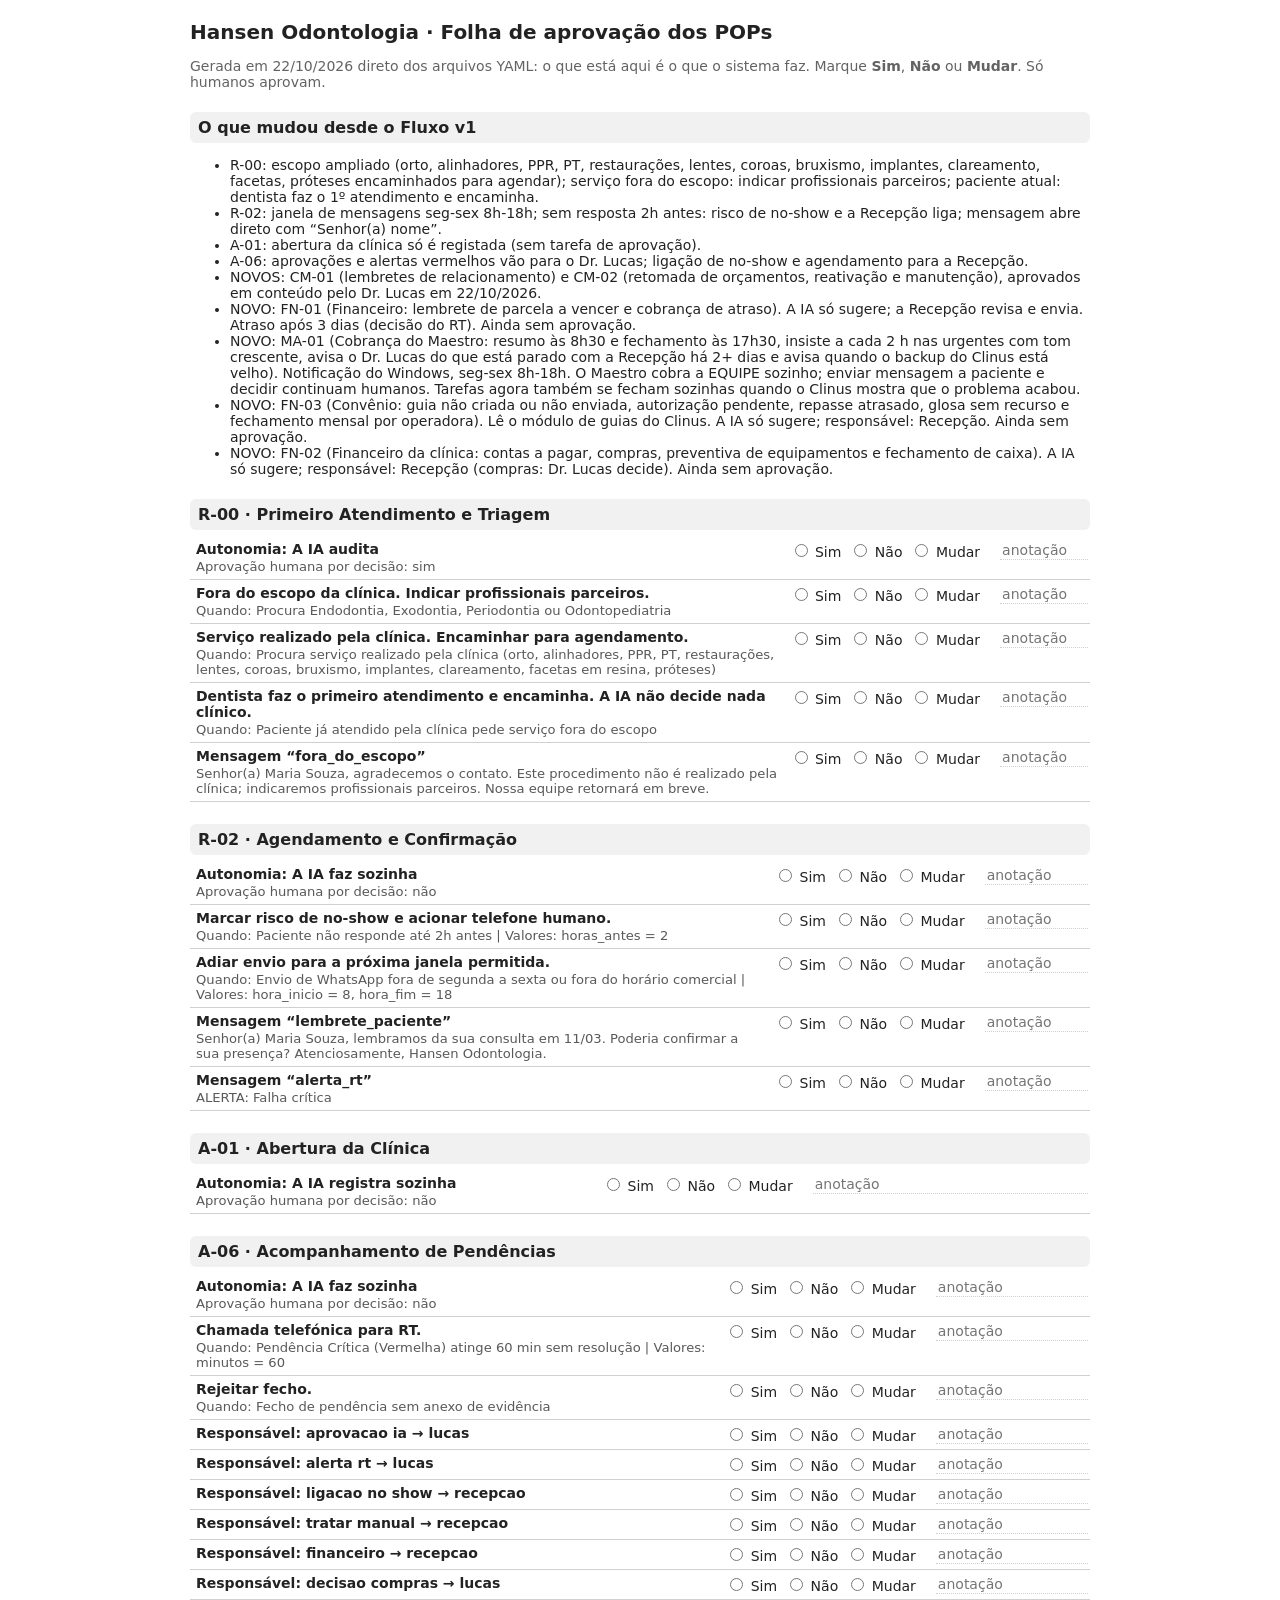
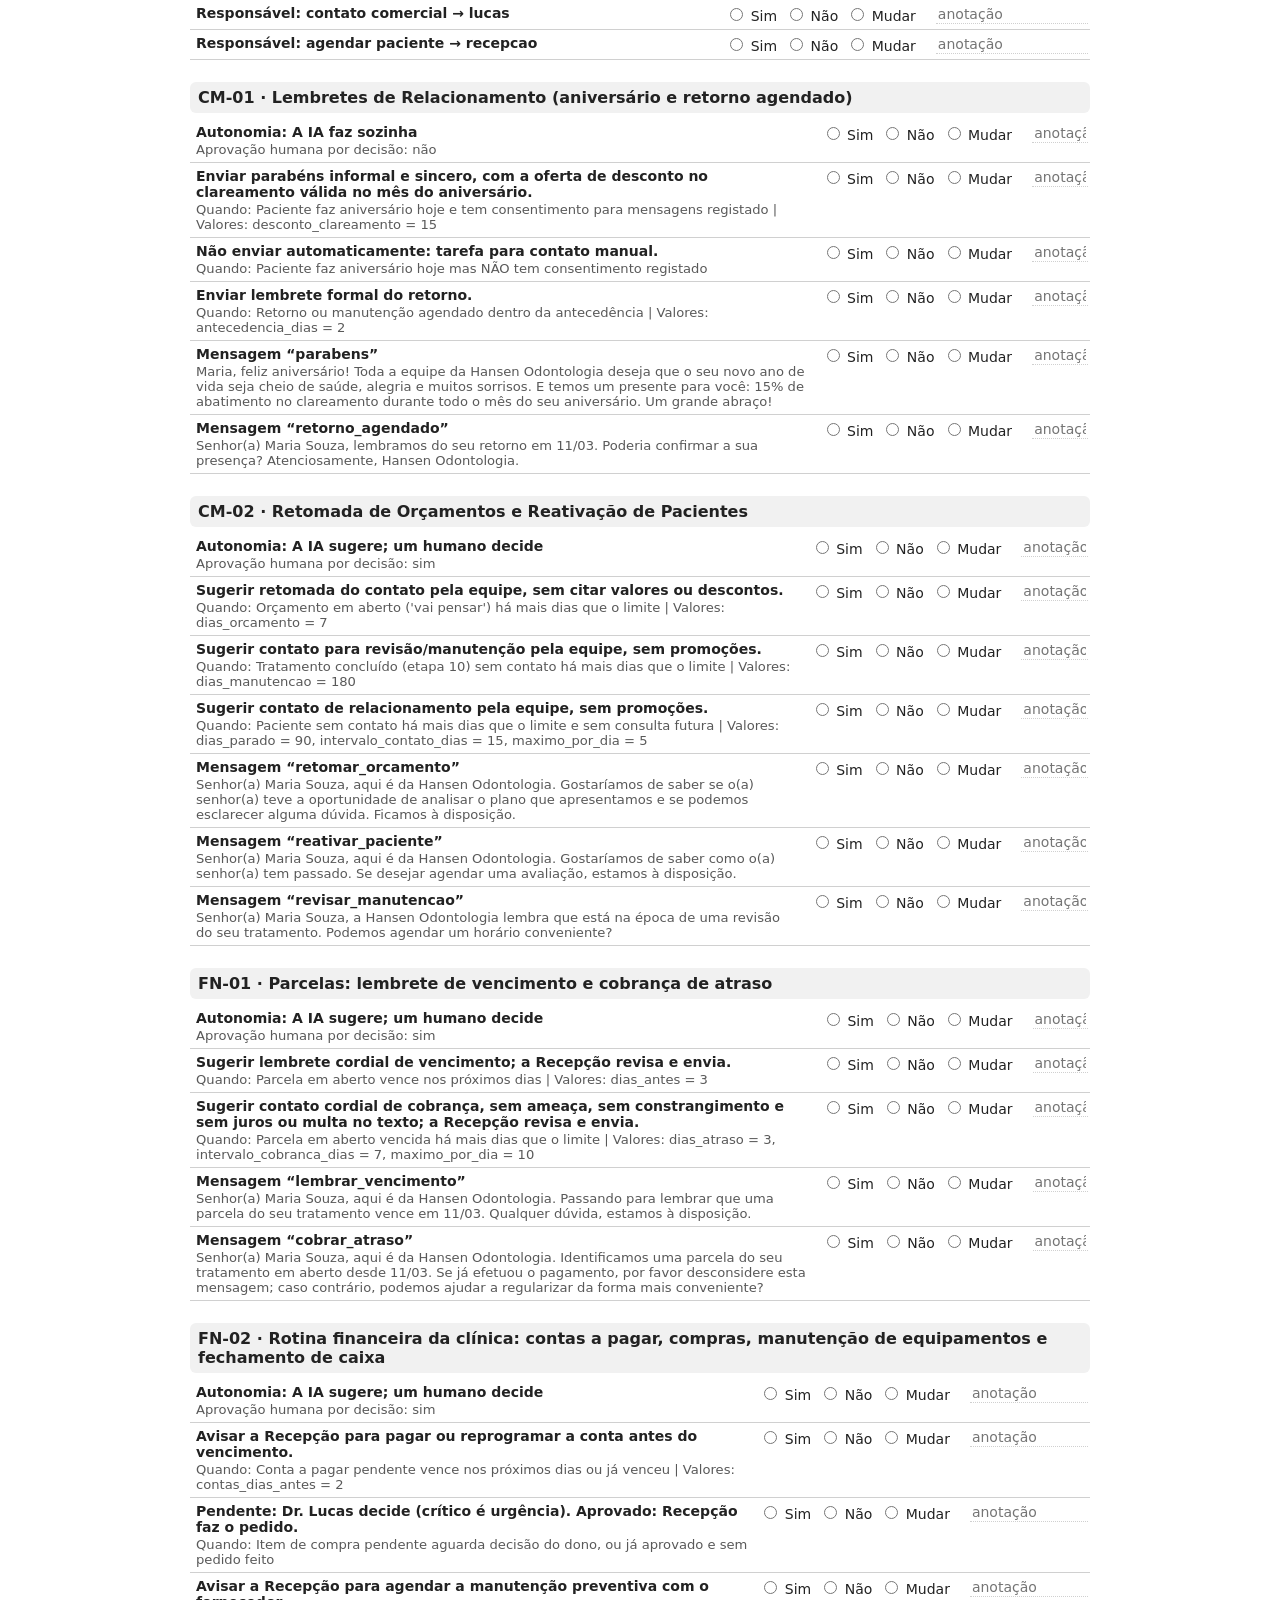
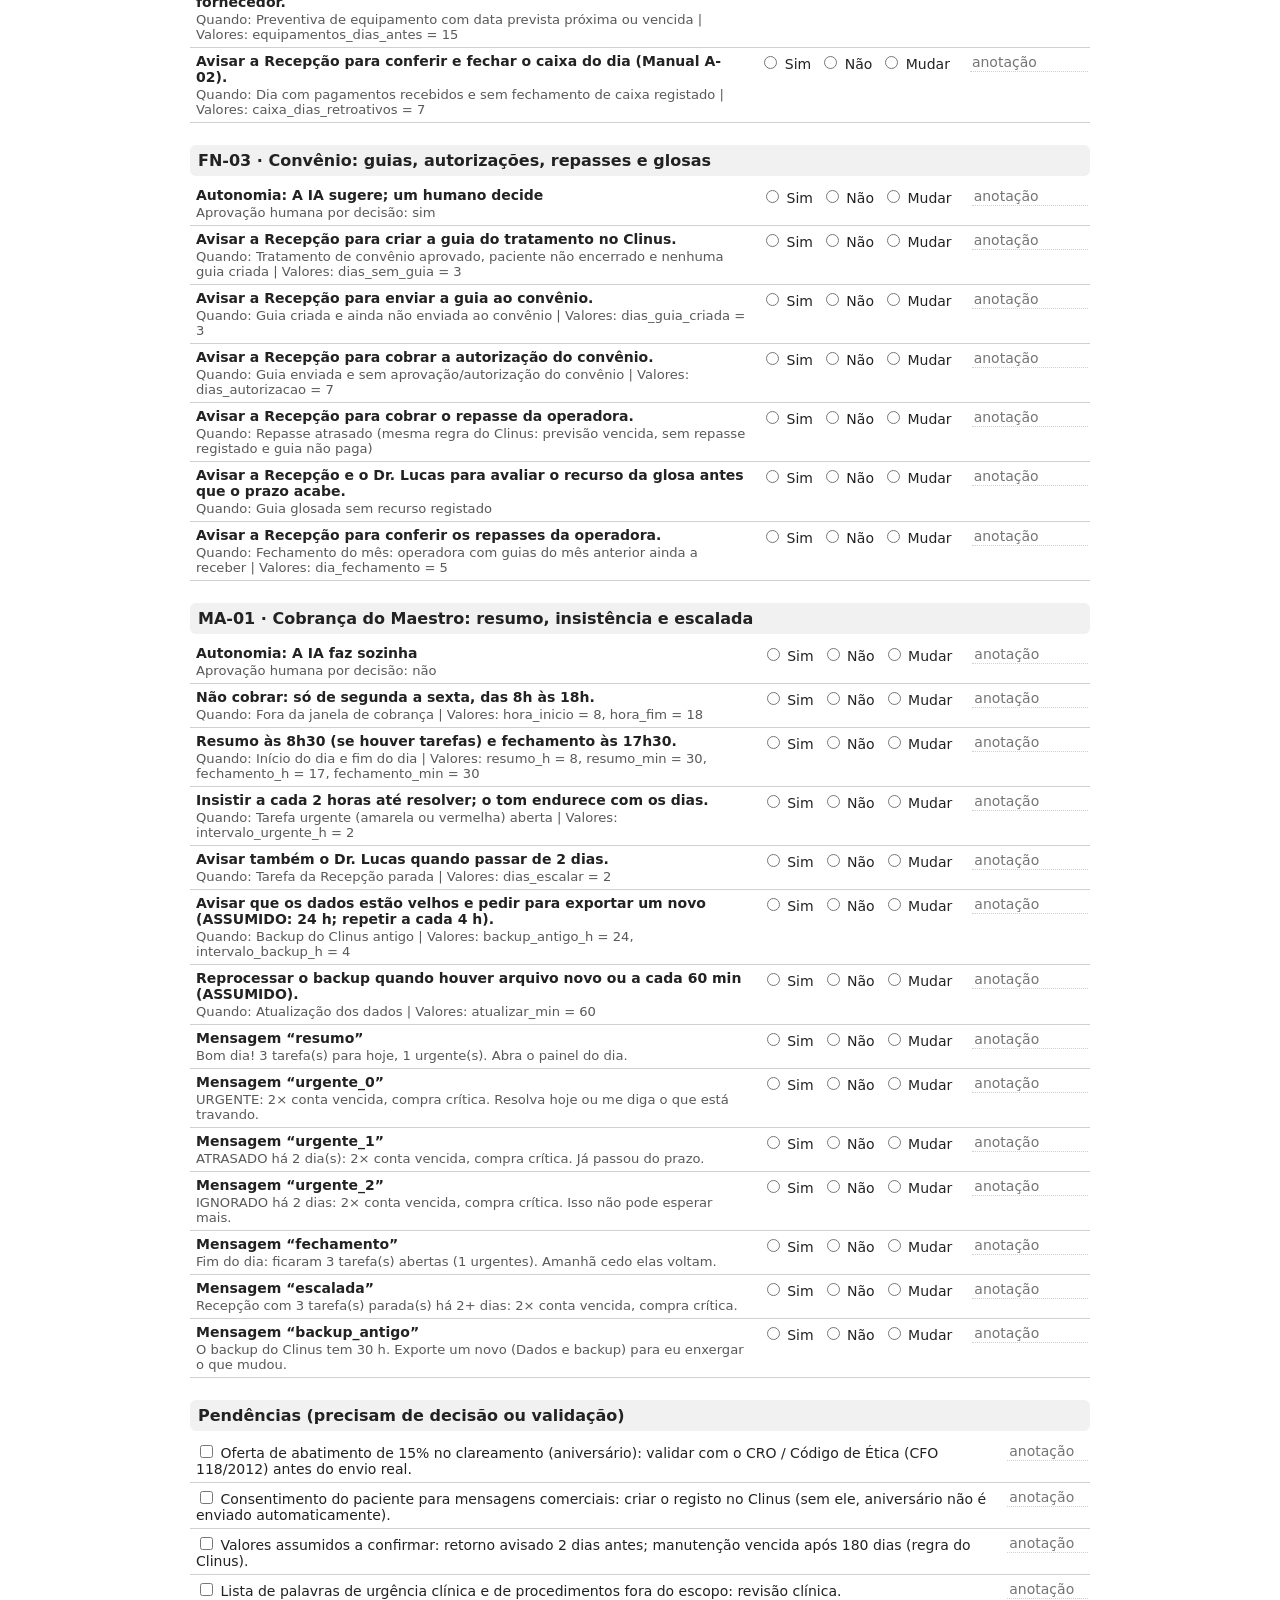
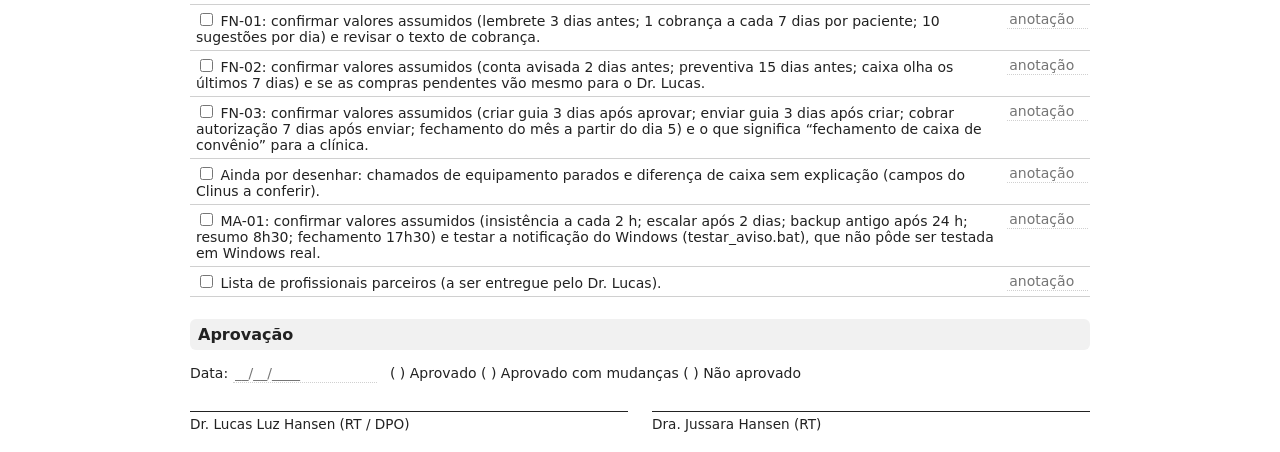
==== docs/folha_aprovacao_pops.html @ 8a889e48 "Corrige a folha de aprovação com os textos do Maestro (variáveis de exemplo) Co-Authored-By: Claude " ====
<!doctype html><html lang="pt-BR"><meta charset="utf-8"><meta name="viewport" content="width=device-width,initial-scale=1">
<title>Folha de aprovação dos POPs</title>
<style>
:root{--bg:#fff;--tx:#222;--bd:#d0d0d0;--hd:#f1f1f1}
@media(prefers-color-scheme:dark){:root{--bg:#1c1c1e;--tx:#eee;--bd:#444;--hd:#2a2a2c}}
body{font-family:system-ui,sans-serif;background:var(--bg);color:var(--tx);max-width:900px;margin:20px auto;padding:0 16px;font-size:14px}
h1{font-size:1.25rem;margin:0} h2{font-size:1rem;margin:22px 0 6px;background:var(--hd);padding:6px 8px;border-radius:6px}
table{width:100%;border-collapse:collapse} td{border-bottom:1px solid var(--bd);padding:5px 6px;vertical-align:top}
.d{font-size:.82rem;opacity:.75;margin-top:2px} .r{white-space:nowrap;width:190px} .r label{margin-right:8px}
.nota{width:100%;border:0;border-bottom:1px dotted var(--bd);background:transparent;color:inherit;font:inherit}
.ass{display:flex;gap:24px;margin-top:28px} .ass div{flex:1;border-top:1px solid var(--tx);padding-top:4px;font-size:.85rem} .sub{opacity:.7}
@media print{body{font-size:11px;margin:0} h2{break-after:avoid} tr{break-inside:avoid} .nota{border-bottom:1px solid #999}}
@media(max-width:600px){.r{width:auto;white-space:normal}}
</style>
<h1>Hansen Odontologia · Folha de aprovação dos POPs</h1>
<p class="sub">Gerada em 22/10/2026 direto dos arquivos YAML: o que está aqui é o que o sistema faz. Marque <b>Sim</b>, <b>Não</b> ou <b>Mudar</b>. Só humanos aprovam.</p>
<h2>O que mudou desde o Fluxo v1</h2><ul><li>R-00: escopo ampliado (orto, alinhadores, PPR, PT, restaurações, lentes, coroas, bruxismo, implantes, clareamento, facetas, próteses encaminhados para agendar); serviço fora do escopo: indicar profissionais parceiros; paciente atual: dentista faz o 1º atendimento e encaminha.</li><li>R-02: janela de mensagens seg-sex 8h-18h; sem resposta 2h antes: risco de no-show e a Recepção liga; mensagem abre direto com “Senhor(a) nome”.</li><li>A-01: abertura da clínica só é registada (sem tarefa de aprovação).</li><li>A-06: aprovações e alertas vermelhos vão para o Dr. Lucas; ligação de no-show e agendamento para a Recepção.</li><li>NOVOS: CM-01 (lembretes de relacionamento) e CM-02 (retomada de orçamentos, reativação e manutenção), aprovados em conteúdo pelo Dr. Lucas em 22/10/2026.</li><li>NOVO: FN-01 (Financeiro: lembrete de parcela a vencer e cobrança de atraso). A IA só sugere; a Recepção revisa e envia. Atraso após 3 dias (decisão do RT). Ainda sem aprovação.</li><li>NOVO: MA-01 (Cobrança do Maestro: resumo às 8h30 e fechamento às 17h30, insiste a cada 2 h nas urgentes com tom crescente, avisa o Dr. Lucas do que está parado com a Recepção há 2+ dias e avisa quando o backup do Clinus está velho). Notificação do Windows, seg-sex 8h-18h. O Maestro cobra a EQUIPE sozinho; enviar mensagem a paciente e decidir continuam humanos. Tarefas agora também se fecham sozinhas quando o Clinus mostra que o problema acabou.</li><li>NOVO: FN-03 (Convênio: guia não criada ou não enviada, autorização pendente, repasse atrasado, glosa sem recurso e fechamento mensal por operadora). Lê o módulo de guias do Clinus. A IA só sugere; responsável: Recepção. Ainda sem aprovação.</li><li>NOVO: FN-02 (Financeiro da clínica: contas a pagar, compras, preventiva de equipamentos e fechamento de caixa). A IA só sugere; responsável: Recepção (compras: Dr. Lucas decide). Ainda sem aprovação.</li></ul>
<h2>R-00 · Primeiro Atendimento e Triagem</h2><table><tr><td><b>Autonomia: A IA audita</b><div class="d">Aprovação humana por decisão: sim</div></td><td class="r"><label><input type="radio" name="R-00-n"> Sim</label><label><input type="radio" name="R-00-n"> Não</label><label><input type="radio" name="R-00-n"> Mudar</label></td><td><input class="nota" placeholder="anotação"></td></tr><tr><td><b>Fora do escopo da clínica. Indicar profissionais parceiros.</b><div class="d">Quando: Procura Endodontia, Exodontia, Periodontia ou Odontopediatria</div></td><td class="r"><label><input type="radio" name="R-00-r0"> Sim</label><label><input type="radio" name="R-00-r0"> Não</label><label><input type="radio" name="R-00-r0"> Mudar</label></td><td><input class="nota" placeholder="anotação"></td></tr><tr><td><b>Serviço realizado pela clínica. Encaminhar para agendamento.</b><div class="d">Quando: Procura serviço realizado pela clínica (orto, alinhadores, PPR, PT, restaurações, lentes, coroas, bruxismo, implantes, clareamento, facetas em resina, próteses)</div></td><td class="r"><label><input type="radio" name="R-00-r1"> Sim</label><label><input type="radio" name="R-00-r1"> Não</label><label><input type="radio" name="R-00-r1"> Mudar</label></td><td><input class="nota" placeholder="anotação"></td></tr><tr><td><b>Dentista faz o primeiro atendimento e encaminha. A IA não decide nada clínico.</b><div class="d">Quando: Paciente já atendido pela clínica pede serviço fora do escopo</div></td><td class="r"><label><input type="radio" name="R-00-r2"> Sim</label><label><input type="radio" name="R-00-r2"> Não</label><label><input type="radio" name="R-00-r2"> Mudar</label></td><td><input class="nota" placeholder="anotação"></td></tr><tr><td><b>Mensagem “fora_do_escopo”</b><div class="d">Senhor(a) Maria Souza, agradecemos o contato. Este procedimento não é realizado pela clínica; indicaremos profissionais parceiros. Nossa equipe retornará em breve.</div></td><td class="r"><label><input type="radio" name="R-00-m0"> Sim</label><label><input type="radio" name="R-00-m0"> Não</label><label><input type="radio" name="R-00-m0"> Mudar</label></td><td><input class="nota" placeholder="anotação"></td></tr></table><h2>R-02 · Agendamento e Confirmação</h2><table><tr><td><b>Autonomia: A IA faz sozinha</b><div class="d">Aprovação humana por decisão: não</div></td><td class="r"><label><input type="radio" name="R-02-n"> Sim</label><label><input type="radio" name="R-02-n"> Não</label><label><input type="radio" name="R-02-n"> Mudar</label></td><td><input class="nota" placeholder="anotação"></td></tr><tr><td><b>Marcar risco de no-show e acionar telefone humano.</b><div class="d">Quando: Paciente não responde até 2h antes | Valores: horas_antes = 2</div></td><td class="r"><label><input type="radio" name="R-02-r0"> Sim</label><label><input type="radio" name="R-02-r0"> Não</label><label><input type="radio" name="R-02-r0"> Mudar</label></td><td><input class="nota" placeholder="anotação"></td></tr><tr><td><b>Adiar envio para a próxima janela permitida.</b><div class="d">Quando: Envio de WhatsApp fora de segunda a sexta ou fora do horário comercial | Valores: hora_inicio = 8, hora_fim = 18</div></td><td class="r"><label><input type="radio" name="R-02-r1"> Sim</label><label><input type="radio" name="R-02-r1"> Não</label><label><input type="radio" name="R-02-r1"> Mudar</label></td><td><input class="nota" placeholder="anotação"></td></tr><tr><td><b>Mensagem “lembrete_paciente”</b><div class="d">Senhor(a) Maria Souza, lembramos da sua consulta em 11/03. Poderia confirmar a sua presença? Atenciosamente, Hansen Odontologia.</div></td><td class="r"><label><input type="radio" name="R-02-m0"> Sim</label><label><input type="radio" name="R-02-m0"> Não</label><label><input type="radio" name="R-02-m0"> Mudar</label></td><td><input class="nota" placeholder="anotação"></td></tr><tr><td><b>Mensagem “alerta_rt”</b><div class="d">ALERTA: Falha crítica</div></td><td class="r"><label><input type="radio" name="R-02-m1"> Sim</label><label><input type="radio" name="R-02-m1"> Não</label><label><input type="radio" name="R-02-m1"> Mudar</label></td><td><input class="nota" placeholder="anotação"></td></tr></table><h2>A-01 · Abertura da Clínica</h2><table><tr><td><b>Autonomia: A IA registra sozinha</b><div class="d">Aprovação humana por decisão: não</div></td><td class="r"><label><input type="radio" name="A-01-n"> Sim</label><label><input type="radio" name="A-01-n"> Não</label><label><input type="radio" name="A-01-n"> Mudar</label></td><td><input class="nota" placeholder="anotação"></td></tr></table><h2>A-06 · Acompanhamento de Pendências</h2><table><tr><td><b>Autonomia: A IA faz sozinha</b><div class="d">Aprovação humana por decisão: não</div></td><td class="r"><label><input type="radio" name="A-06-n"> Sim</label><label><input type="radio" name="A-06-n"> Não</label><label><input type="radio" name="A-06-n"> Mudar</label></td><td><input class="nota" placeholder="anotação"></td></tr><tr><td><b>Chamada telefónica para RT.</b><div class="d">Quando: Pendência Crítica (Vermelha) atinge 60 min sem resolução | Valores: minutos = 60</div></td><td class="r"><label><input type="radio" name="A-06-r0"> Sim</label><label><input type="radio" name="A-06-r0"> Não</label><label><input type="radio" name="A-06-r0"> Mudar</label></td><td><input class="nota" placeholder="anotação"></td></tr><tr><td><b>Rejeitar fecho.</b><div class="d">Quando: Fecho de pendência sem anexo de evidência</div></td><td class="r"><label><input type="radio" name="A-06-r1"> Sim</label><label><input type="radio" name="A-06-r1"> Não</label><label><input type="radio" name="A-06-r1"> Mudar</label></td><td><input class="nota" placeholder="anotação"></td></tr><tr><td><b>Responsável: aprovacao ia → lucas</b></td><td class="r"><label><input type="radio" name="A-06-p0"> Sim</label><label><input type="radio" name="A-06-p0"> Não</label><label><input type="radio" name="A-06-p0"> Mudar</label></td><td><input class="nota" placeholder="anotação"></td></tr><tr><td><b>Responsável: alerta rt → lucas</b></td><td class="r"><label><input type="radio" name="A-06-p1"> Sim</label><label><input type="radio" name="A-06-p1"> Não</label><label><input type="radio" name="A-06-p1"> Mudar</label></td><td><input class="nota" placeholder="anotação"></td></tr><tr><td><b>Responsável: ligacao no show → recepcao</b></td><td class="r"><label><input type="radio" name="A-06-p2"> Sim</label><label><input type="radio" name="A-06-p2"> Não</label><label><input type="radio" name="A-06-p2"> Mudar</label></td><td><input class="nota" placeholder="anotação"></td></tr><tr><td><b>Responsável: tratar manual → recepcao</b></td><td class="r"><label><input type="radio" name="A-06-p3"> Sim</label><label><input type="radio" name="A-06-p3"> Não</label><label><input type="radio" name="A-06-p3"> Mudar</label></td><td><input class="nota" placeholder="anotação"></td></tr><tr><td><b>Responsável: financeiro → recepcao</b></td><td class="r"><label><input type="radio" name="A-06-p4"> Sim</label><label><input type="radio" name="A-06-p4"> Não</label><label><input type="radio" name="A-06-p4"> Mudar</label></td><td><input class="nota" placeholder="anotação"></td></tr><tr><td><b>Responsável: decisao compras → lucas</b></td><td class="r"><label><input type="radio" name="A-06-p5"> Sim</label><label><input type="radio" name="A-06-p5"> Não</label><label><input type="radio" name="A-06-p5"> Mudar</label></td><td><input class="nota" placeholder="anotação"></td></tr><tr><td><b>Responsável: contato comercial → lucas</b></td><td class="r"><label><input type="radio" name="A-06-p6"> Sim</label><label><input type="radio" name="A-06-p6"> Não</label><label><input type="radio" name="A-06-p6"> Mudar</label></td><td><input class="nota" placeholder="anotação"></td></tr><tr><td><b>Responsável: agendar paciente → recepcao</b></td><td class="r"><label><input type="radio" name="A-06-p7"> Sim</label><label><input type="radio" name="A-06-p7"> Não</label><label><input type="radio" name="A-06-p7"> Mudar</label></td><td><input class="nota" placeholder="anotação"></td></tr></table><h2>CM-01 · Lembretes de Relacionamento (aniversário e retorno agendado)</h2><table><tr><td><b>Autonomia: A IA faz sozinha</b><div class="d">Aprovação humana por decisão: não</div></td><td class="r"><label><input type="radio" name="CM-01-n"> Sim</label><label><input type="radio" name="CM-01-n"> Não</label><label><input type="radio" name="CM-01-n"> Mudar</label></td><td><input class="nota" placeholder="anotação"></td></tr><tr><td><b>Enviar parabéns informal e sincero, com a oferta de desconto no clareamento válida no mês do aniversário.</b><div class="d">Quando: Paciente faz aniversário hoje e tem consentimento para mensagens registado | Valores: desconto_clareamento = 15</div></td><td class="r"><label><input type="radio" name="CM-01-r0"> Sim</label><label><input type="radio" name="CM-01-r0"> Não</label><label><input type="radio" name="CM-01-r0"> Mudar</label></td><td><input class="nota" placeholder="anotação"></td></tr><tr><td><b>Não enviar automaticamente: tarefa para contato manual.</b><div class="d">Quando: Paciente faz aniversário hoje mas NÃO tem consentimento registado</div></td><td class="r"><label><input type="radio" name="CM-01-r1"> Sim</label><label><input type="radio" name="CM-01-r1"> Não</label><label><input type="radio" name="CM-01-r1"> Mudar</label></td><td><input class="nota" placeholder="anotação"></td></tr><tr><td><b>Enviar lembrete formal do retorno.</b><div class="d">Quando: Retorno ou manutenção agendado dentro da antecedência | Valores: antecedencia_dias = 2</div></td><td class="r"><label><input type="radio" name="CM-01-r2"> Sim</label><label><input type="radio" name="CM-01-r2"> Não</label><label><input type="radio" name="CM-01-r2"> Mudar</label></td><td><input class="nota" placeholder="anotação"></td></tr><tr><td><b>Mensagem “parabens”</b><div class="d">Maria, feliz aniversário! Toda a equipe da Hansen Odontologia deseja que o seu novo ano de vida seja cheio de saúde, alegria e muitos sorrisos. E temos um presente para você: 15% de abatimento no clareamento durante todo o mês do seu aniversário. Um grande abraço!</div></td><td class="r"><label><input type="radio" name="CM-01-m0"> Sim</label><label><input type="radio" name="CM-01-m0"> Não</label><label><input type="radio" name="CM-01-m0"> Mudar</label></td><td><input class="nota" placeholder="anotação"></td></tr><tr><td><b>Mensagem “retorno_agendado”</b><div class="d">Senhor(a) Maria Souza, lembramos do seu retorno em 11/03. Poderia confirmar a sua presença? Atenciosamente, Hansen Odontologia.</div></td><td class="r"><label><input type="radio" name="CM-01-m2"> Sim</label><label><input type="radio" name="CM-01-m2"> Não</label><label><input type="radio" name="CM-01-m2"> Mudar</label></td><td><input class="nota" placeholder="anotação"></td></tr></table><h2>CM-02 · Retomada de Orçamentos e Reativação de Pacientes</h2><table><tr><td><b>Autonomia: A IA sugere; um humano decide</b><div class="d">Aprovação humana por decisão: sim</div></td><td class="r"><label><input type="radio" name="CM-02-n"> Sim</label><label><input type="radio" name="CM-02-n"> Não</label><label><input type="radio" name="CM-02-n"> Mudar</label></td><td><input class="nota" placeholder="anotação"></td></tr><tr><td><b>Sugerir retomada do contato pela equipe, sem citar valores ou descontos.</b><div class="d">Quando: Orçamento em aberto (&#x27;vai pensar&#x27;) há mais dias que o limite | Valores: dias_orcamento = 7</div></td><td class="r"><label><input type="radio" name="CM-02-r0"> Sim</label><label><input type="radio" name="CM-02-r0"> Não</label><label><input type="radio" name="CM-02-r0"> Mudar</label></td><td><input class="nota" placeholder="anotação"></td></tr><tr><td><b>Sugerir contato para revisão/manutenção pela equipe, sem promoções.</b><div class="d">Quando: Tratamento concluído (etapa 10) sem contato há mais dias que o limite | Valores: dias_manutencao = 180</div></td><td class="r"><label><input type="radio" name="CM-02-r1"> Sim</label><label><input type="radio" name="CM-02-r1"> Não</label><label><input type="radio" name="CM-02-r1"> Mudar</label></td><td><input class="nota" placeholder="anotação"></td></tr><tr><td><b>Sugerir contato de relacionamento pela equipe, sem promoções.</b><div class="d">Quando: Paciente sem contato há mais dias que o limite e sem consulta futura | Valores: dias_parado = 90, intervalo_contato_dias = 15, maximo_por_dia = 5</div></td><td class="r"><label><input type="radio" name="CM-02-r2"> Sim</label><label><input type="radio" name="CM-02-r2"> Não</label><label><input type="radio" name="CM-02-r2"> Mudar</label></td><td><input class="nota" placeholder="anotação"></td></tr><tr><td><b>Mensagem “retomar_orcamento”</b><div class="d">Senhor(a) Maria Souza, aqui é da Hansen Odontologia. Gostaríamos de saber se o(a) senhor(a) teve a oportunidade de analisar o plano que apresentamos e se podemos esclarecer alguma dúvida. Ficamos à disposição.</div></td><td class="r"><label><input type="radio" name="CM-02-m0"> Sim</label><label><input type="radio" name="CM-02-m0"> Não</label><label><input type="radio" name="CM-02-m0"> Mudar</label></td><td><input class="nota" placeholder="anotação"></td></tr><tr><td><b>Mensagem “reativar_paciente”</b><div class="d">Senhor(a) Maria Souza, aqui é da Hansen Odontologia. Gostaríamos de saber como o(a) senhor(a) tem passado. Se desejar agendar uma avaliação, estamos à disposição.</div></td><td class="r"><label><input type="radio" name="CM-02-m1"> Sim</label><label><input type="radio" name="CM-02-m1"> Não</label><label><input type="radio" name="CM-02-m1"> Mudar</label></td><td><input class="nota" placeholder="anotação"></td></tr><tr><td><b>Mensagem “revisar_manutencao”</b><div class="d">Senhor(a) Maria Souza, a Hansen Odontologia lembra que está na época de uma revisão do seu tratamento. Podemos agendar um horário conveniente?</div></td><td class="r"><label><input type="radio" name="CM-02-m2"> Sim</label><label><input type="radio" name="CM-02-m2"> Não</label><label><input type="radio" name="CM-02-m2"> Mudar</label></td><td><input class="nota" placeholder="anotação"></td></tr></table><h2>FN-01 · Parcelas: lembrete de vencimento e cobrança de atraso</h2><table><tr><td><b>Autonomia: A IA sugere; um humano decide</b><div class="d">Aprovação humana por decisão: sim</div></td><td class="r"><label><input type="radio" name="FN-01-n"> Sim</label><label><input type="radio" name="FN-01-n"> Não</label><label><input type="radio" name="FN-01-n"> Mudar</label></td><td><input class="nota" placeholder="anotação"></td></tr><tr><td><b>Sugerir lembrete cordial de vencimento; a Recepção revisa e envia.</b><div class="d">Quando: Parcela em aberto vence nos próximos dias | Valores: dias_antes = 3</div></td><td class="r"><label><input type="radio" name="FN-01-r0"> Sim</label><label><input type="radio" name="FN-01-r0"> Não</label><label><input type="radio" name="FN-01-r0"> Mudar</label></td><td><input class="nota" placeholder="anotação"></td></tr><tr><td><b>Sugerir contato cordial de cobrança, sem ameaça, sem constrangimento e sem juros ou multa no texto; a Recepção revisa e envia.</b><div class="d">Quando: Parcela em aberto vencida há mais dias que o limite | Valores: dias_atraso = 3, intervalo_cobranca_dias = 7, maximo_por_dia = 10</div></td><td class="r"><label><input type="radio" name="FN-01-r1"> Sim</label><label><input type="radio" name="FN-01-r1"> Não</label><label><input type="radio" name="FN-01-r1"> Mudar</label></td><td><input class="nota" placeholder="anotação"></td></tr><tr><td><b>Mensagem “lembrar_vencimento”</b><div class="d">Senhor(a) Maria Souza, aqui é da Hansen Odontologia. Passando para lembrar que uma parcela do seu tratamento vence em 11/03. Qualquer dúvida, estamos à disposição.</div></td><td class="r"><label><input type="radio" name="FN-01-m0"> Sim</label><label><input type="radio" name="FN-01-m0"> Não</label><label><input type="radio" name="FN-01-m0"> Mudar</label></td><td><input class="nota" placeholder="anotação"></td></tr><tr><td><b>Mensagem “cobrar_atraso”</b><div class="d">Senhor(a) Maria Souza, aqui é da Hansen Odontologia. Identificamos uma parcela do seu tratamento em aberto desde 11/03. Se já efetuou o pagamento, por favor desconsidere esta mensagem; caso contrário, podemos ajudar a regularizar da forma mais conveniente?</div></td><td class="r"><label><input type="radio" name="FN-01-m1"> Sim</label><label><input type="radio" name="FN-01-m1"> Não</label><label><input type="radio" name="FN-01-m1"> Mudar</label></td><td><input class="nota" placeholder="anotação"></td></tr></table><h2>FN-02 · Rotina financeira da clínica: contas a pagar, compras, manutenção de equipamentos e fechamento de caixa</h2><table><tr><td><b>Autonomia: A IA sugere; um humano decide</b><div class="d">Aprovação humana por decisão: sim</div></td><td class="r"><label><input type="radio" name="FN-02-n"> Sim</label><label><input type="radio" name="FN-02-n"> Não</label><label><input type="radio" name="FN-02-n"> Mudar</label></td><td><input class="nota" placeholder="anotação"></td></tr><tr><td><b>Avisar a Recepção para pagar ou reprogramar a conta antes do vencimento.</b><div class="d">Quando: Conta a pagar pendente vence nos próximos dias ou já venceu | Valores: contas_dias_antes = 2</div></td><td class="r"><label><input type="radio" name="FN-02-r0"> Sim</label><label><input type="radio" name="FN-02-r0"> Não</label><label><input type="radio" name="FN-02-r0"> Mudar</label></td><td><input class="nota" placeholder="anotação"></td></tr><tr><td><b>Pendente: Dr. Lucas decide (crítico é urgência). Aprovado: Recepção faz o pedido.</b><div class="d">Quando: Item de compra pendente aguarda decisão do dono, ou já aprovado e sem pedido feito</div></td><td class="r"><label><input type="radio" name="FN-02-r1"> Sim</label><label><input type="radio" name="FN-02-r1"> Não</label><label><input type="radio" name="FN-02-r1"> Mudar</label></td><td><input class="nota" placeholder="anotação"></td></tr><tr><td><b>Avisar a Recepção para agendar a manutenção preventiva com o fornecedor.</b><div class="d">Quando: Preventiva de equipamento com data prevista próxima ou vencida | Valores: equipamentos_dias_antes = 15</div></td><td class="r"><label><input type="radio" name="FN-02-r2"> Sim</label><label><input type="radio" name="FN-02-r2"> Não</label><label><input type="radio" name="FN-02-r2"> Mudar</label></td><td><input class="nota" placeholder="anotação"></td></tr><tr><td><b>Avisar a Recepção para conferir e fechar o caixa do dia (Manual A-02).</b><div class="d">Quando: Dia com pagamentos recebidos e sem fechamento de caixa registado | Valores: caixa_dias_retroativos = 7</div></td><td class="r"><label><input type="radio" name="FN-02-r3"> Sim</label><label><input type="radio" name="FN-02-r3"> Não</label><label><input type="radio" name="FN-02-r3"> Mudar</label></td><td><input class="nota" placeholder="anotação"></td></tr></table><h2>FN-03 · Convênio: guias, autorizações, repasses e glosas</h2><table><tr><td><b>Autonomia: A IA sugere; um humano decide</b><div class="d">Aprovação humana por decisão: sim</div></td><td class="r"><label><input type="radio" name="FN-03-n"> Sim</label><label><input type="radio" name="FN-03-n"> Não</label><label><input type="radio" name="FN-03-n"> Mudar</label></td><td><input class="nota" placeholder="anotação"></td></tr><tr><td><b>Avisar a Recepção para criar a guia do tratamento no Clinus.</b><div class="d">Quando: Tratamento de convênio aprovado, paciente não encerrado e nenhuma guia criada | Valores: dias_sem_guia = 3</div></td><td class="r"><label><input type="radio" name="FN-03-r0"> Sim</label><label><input type="radio" name="FN-03-r0"> Não</label><label><input type="radio" name="FN-03-r0"> Mudar</label></td><td><input class="nota" placeholder="anotação"></td></tr><tr><td><b>Avisar a Recepção para enviar a guia ao convênio.</b><div class="d">Quando: Guia criada e ainda não enviada ao convênio | Valores: dias_guia_criada = 3</div></td><td class="r"><label><input type="radio" name="FN-03-r1"> Sim</label><label><input type="radio" name="FN-03-r1"> Não</label><label><input type="radio" name="FN-03-r1"> Mudar</label></td><td><input class="nota" placeholder="anotação"></td></tr><tr><td><b>Avisar a Recepção para cobrar a autorização do convênio.</b><div class="d">Quando: Guia enviada e sem aprovação/autorização do convênio | Valores: dias_autorizacao = 7</div></td><td class="r"><label><input type="radio" name="FN-03-r2"> Sim</label><label><input type="radio" name="FN-03-r2"> Não</label><label><input type="radio" name="FN-03-r2"> Mudar</label></td><td><input class="nota" placeholder="anotação"></td></tr><tr><td><b>Avisar a Recepção para cobrar o repasse da operadora.</b><div class="d">Quando: Repasse atrasado (mesma regra do Clinus: previsão vencida, sem repasse registado e guia não paga)</div></td><td class="r"><label><input type="radio" name="FN-03-r3"> Sim</label><label><input type="radio" name="FN-03-r3"> Não</label><label><input type="radio" name="FN-03-r3"> Mudar</label></td><td><input class="nota" placeholder="anotação"></td></tr><tr><td><b>Avisar a Recepção e o Dr. Lucas para avaliar o recurso da glosa antes que o prazo acabe.</b><div class="d">Quando: Guia glosada sem recurso registado</div></td><td class="r"><label><input type="radio" name="FN-03-r4"> Sim</label><label><input type="radio" name="FN-03-r4"> Não</label><label><input type="radio" name="FN-03-r4"> Mudar</label></td><td><input class="nota" placeholder="anotação"></td></tr><tr><td><b>Avisar a Recepção para conferir os repasses da operadora.</b><div class="d">Quando: Fechamento do mês: operadora com guias do mês anterior ainda a receber | Valores: dia_fechamento = 5</div></td><td class="r"><label><input type="radio" name="FN-03-r5"> Sim</label><label><input type="radio" name="FN-03-r5"> Não</label><label><input type="radio" name="FN-03-r5"> Mudar</label></td><td><input class="nota" placeholder="anotação"></td></tr></table><h2>MA-01 · Cobrança do Maestro: resumo, insistência e escalada</h2><table><tr><td><b>Autonomia: A IA faz sozinha</b><div class="d">Aprovação humana por decisão: não</div></td><td class="r"><label><input type="radio" name="MA-01-n"> Sim</label><label><input type="radio" name="MA-01-n"> Não</label><label><input type="radio" name="MA-01-n"> Mudar</label></td><td><input class="nota" placeholder="anotação"></td></tr><tr><td><b>Não cobrar: só de segunda a sexta, das 8h às 18h.</b><div class="d">Quando: Fora da janela de cobrança | Valores: hora_inicio = 8, hora_fim = 18</div></td><td class="r"><label><input type="radio" name="MA-01-r0"> Sim</label><label><input type="radio" name="MA-01-r0"> Não</label><label><input type="radio" name="MA-01-r0"> Mudar</label></td><td><input class="nota" placeholder="anotação"></td></tr><tr><td><b>Resumo às 8h30 (se houver tarefas) e fechamento às 17h30.</b><div class="d">Quando: Início do dia e fim do dia | Valores: resumo_h = 8, resumo_min = 30, fechamento_h = 17, fechamento_min = 30</div></td><td class="r"><label><input type="radio" name="MA-01-r1"> Sim</label><label><input type="radio" name="MA-01-r1"> Não</label><label><input type="radio" name="MA-01-r1"> Mudar</label></td><td><input class="nota" placeholder="anotação"></td></tr><tr><td><b>Insistir a cada 2 horas até resolver; o tom endurece com os dias.</b><div class="d">Quando: Tarefa urgente (amarela ou vermelha) aberta | Valores: intervalo_urgente_h = 2</div></td><td class="r"><label><input type="radio" name="MA-01-r2"> Sim</label><label><input type="radio" name="MA-01-r2"> Não</label><label><input type="radio" name="MA-01-r2"> Mudar</label></td><td><input class="nota" placeholder="anotação"></td></tr><tr><td><b>Avisar também o Dr. Lucas quando passar de 2 dias.</b><div class="d">Quando: Tarefa da Recepção parada | Valores: dias_escalar = 2</div></td><td class="r"><label><input type="radio" name="MA-01-r3"> Sim</label><label><input type="radio" name="MA-01-r3"> Não</label><label><input type="radio" name="MA-01-r3"> Mudar</label></td><td><input class="nota" placeholder="anotação"></td></tr><tr><td><b>Avisar que os dados estão velhos e pedir para exportar um novo (ASSUMIDO: 24 h; repetir a cada 4 h).</b><div class="d">Quando: Backup do Clinus antigo | Valores: backup_antigo_h = 24, intervalo_backup_h = 4</div></td><td class="r"><label><input type="radio" name="MA-01-r4"> Sim</label><label><input type="radio" name="MA-01-r4"> Não</label><label><input type="radio" name="MA-01-r4"> Mudar</label></td><td><input class="nota" placeholder="anotação"></td></tr><tr><td><b>Reprocessar o backup quando houver arquivo novo ou a cada 60 min (ASSUMIDO).</b><div class="d">Quando: Atualização dos dados | Valores: atualizar_min = 60</div></td><td class="r"><label><input type="radio" name="MA-01-r5"> Sim</label><label><input type="radio" name="MA-01-r5"> Não</label><label><input type="radio" name="MA-01-r5"> Mudar</label></td><td><input class="nota" placeholder="anotação"></td></tr><tr><td><b>Mensagem “resumo”</b><div class="d">Bom dia! 3 tarefa(s) para hoje, 1 urgente(s). Abra o painel do dia.</div></td><td class="r"><label><input type="radio" name="MA-01-m0"> Sim</label><label><input type="radio" name="MA-01-m0"> Não</label><label><input type="radio" name="MA-01-m0"> Mudar</label></td><td><input class="nota" placeholder="anotação"></td></tr><tr><td><b>Mensagem “urgente_0”</b><div class="d">URGENTE: 2× conta vencida, compra crítica. Resolva hoje ou me diga o que está travando.</div></td><td class="r"><label><input type="radio" name="MA-01-m1"> Sim</label><label><input type="radio" name="MA-01-m1"> Não</label><label><input type="radio" name="MA-01-m1"> Mudar</label></td><td><input class="nota" placeholder="anotação"></td></tr><tr><td><b>Mensagem “urgente_1”</b><div class="d">ATRASADO há 2 dia(s): 2× conta vencida, compra crítica. Já passou do prazo.</div></td><td class="r"><label><input type="radio" name="MA-01-m2"> Sim</label><label><input type="radio" name="MA-01-m2"> Não</label><label><input type="radio" name="MA-01-m2"> Mudar</label></td><td><input class="nota" placeholder="anotação"></td></tr><tr><td><b>Mensagem “urgente_2”</b><div class="d">IGNORADO há 2 dias: 2× conta vencida, compra crítica. Isso não pode esperar mais.</div></td><td class="r"><label><input type="radio" name="MA-01-m3"> Sim</label><label><input type="radio" name="MA-01-m3"> Não</label><label><input type="radio" name="MA-01-m3"> Mudar</label></td><td><input class="nota" placeholder="anotação"></td></tr><tr><td><b>Mensagem “fechamento”</b><div class="d">Fim do dia: ficaram 3 tarefa(s) abertas (1 urgentes). Amanhã cedo elas voltam.</div></td><td class="r"><label><input type="radio" name="MA-01-m4"> Sim</label><label><input type="radio" name="MA-01-m4"> Não</label><label><input type="radio" name="MA-01-m4"> Mudar</label></td><td><input class="nota" placeholder="anotação"></td></tr><tr><td><b>Mensagem “escalada”</b><div class="d">Recepção com 3 tarefa(s) parada(s) há 2+ dias: 2× conta vencida, compra crítica.</div></td><td class="r"><label><input type="radio" name="MA-01-m5"> Sim</label><label><input type="radio" name="MA-01-m5"> Não</label><label><input type="radio" name="MA-01-m5"> Mudar</label></td><td><input class="nota" placeholder="anotação"></td></tr><tr><td><b>Mensagem “backup_antigo”</b><div class="d">O backup do Clinus tem 30 h. Exporte um novo (Dados e backup) para eu enxergar o que mudou.</div></td><td class="r"><label><input type="radio" name="MA-01-m6"> Sim</label><label><input type="radio" name="MA-01-m6"> Não</label><label><input type="radio" name="MA-01-m6"> Mudar</label></td><td><input class="nota" placeholder="anotação"></td></tr></table>
<h2>Pendências (precisam de decisão ou validação)</h2><table><tr><td><label><input type="checkbox"> Oferta de abatimento de 15% no clareamento (aniversário): validar com o CRO / Código de Ética (CFO 118/2012) antes do envio real.</label></td><td><input class="nota" placeholder="anotação"></td></tr><tr><td><label><input type="checkbox"> Consentimento do paciente para mensagens comerciais: criar o registo no Clinus (sem ele, aniversário não é enviado automaticamente).</label></td><td><input class="nota" placeholder="anotação"></td></tr><tr><td><label><input type="checkbox"> Valores assumidos a confirmar: retorno avisado 2 dias antes; manutenção vencida após 180 dias (regra do Clinus).</label></td><td><input class="nota" placeholder="anotação"></td></tr><tr><td><label><input type="checkbox"> Lista de palavras de urgência clínica e de procedimentos fora do escopo: revisão clínica.</label></td><td><input class="nota" placeholder="anotação"></td></tr><tr><td><label><input type="checkbox"> FN-01: confirmar valores assumidos (lembrete 3 dias antes; 1 cobrança a cada 7 dias por paciente; 10 sugestões por dia) e revisar o texto de cobrança.</label></td><td><input class="nota" placeholder="anotação"></td></tr><tr><td><label><input type="checkbox"> FN-02: confirmar valores assumidos (conta avisada 2 dias antes; preventiva 15 dias antes; caixa olha os últimos 7 dias) e se as compras pendentes vão mesmo para o Dr. Lucas.</label></td><td><input class="nota" placeholder="anotação"></td></tr><tr><td><label><input type="checkbox"> FN-03: confirmar valores assumidos (criar guia 3 dias após aprovar; enviar guia 3 dias após criar; cobrar autorização 7 dias após enviar; fechamento do mês a partir do dia 5) e o que significa “fechamento de caixa de convênio” para a clínica.</label></td><td><input class="nota" placeholder="anotação"></td></tr><tr><td><label><input type="checkbox"> Ainda por desenhar: chamados de equipamento parados e diferença de caixa sem explicação (campos do Clinus a conferir).</label></td><td><input class="nota" placeholder="anotação"></td></tr><tr><td><label><input type="checkbox"> MA-01: confirmar valores assumidos (insistência a cada 2 h; escalar após 2 dias; backup antigo após 24 h; resumo 8h30; fechamento 17h30) e testar a notificação do Windows (testar_aviso.bat), que não pôde ser testada em Windows real.</label></td><td><input class="nota" placeholder="anotação"></td></tr><tr><td><label><input type="checkbox"> Lista de profissionais parceiros (a ser entregue pelo Dr. Lucas).</label></td><td><input class="nota" placeholder="anotação"></td></tr></table>
<h2>Aprovação</h2>
<p>Data: <input class="nota" style="width:140px" placeholder="__/__/____"> &nbsp; (  ) Aprovado  (  ) Aprovado com mudanças  (  ) Não aprovado</p>
<div class="ass"><div>Dr. Lucas Luz Hansen (RT / DPO)</div><div>Dra. Jussara Hansen (RT)</div></div>
</html>
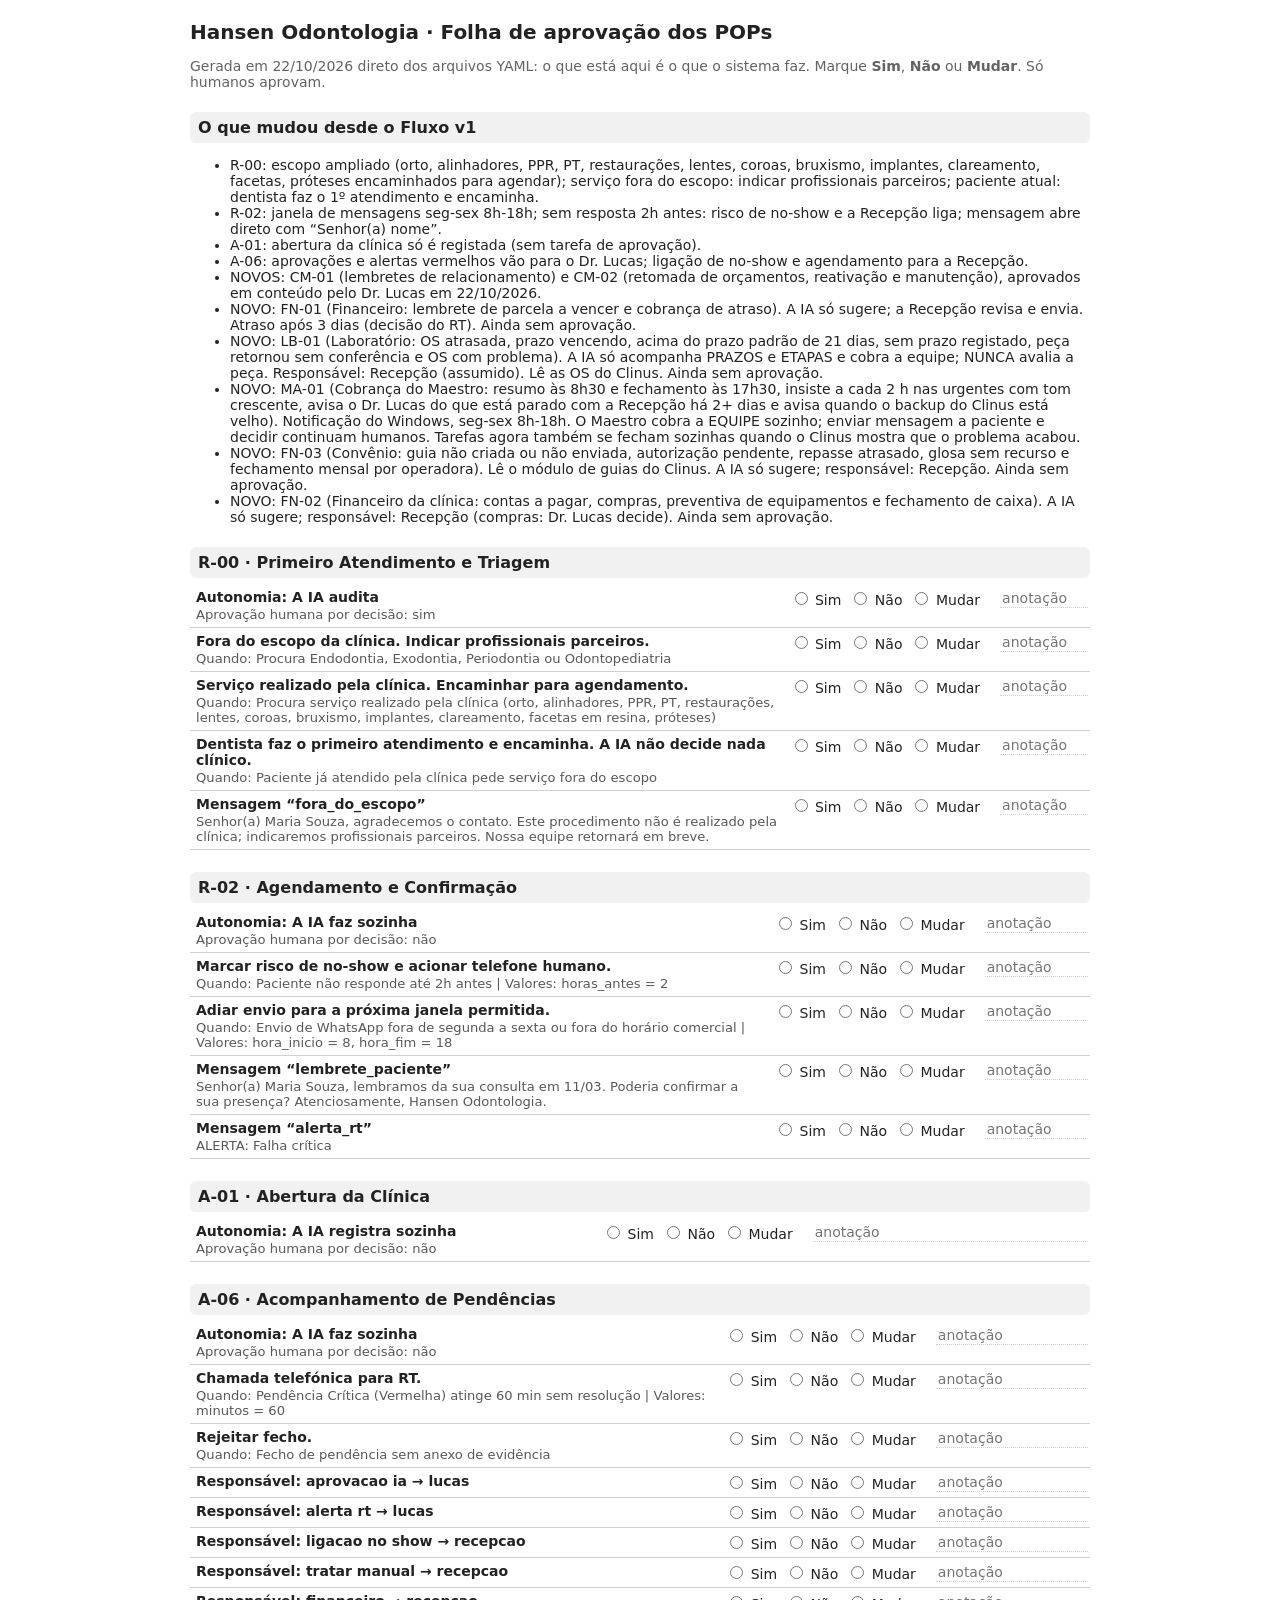
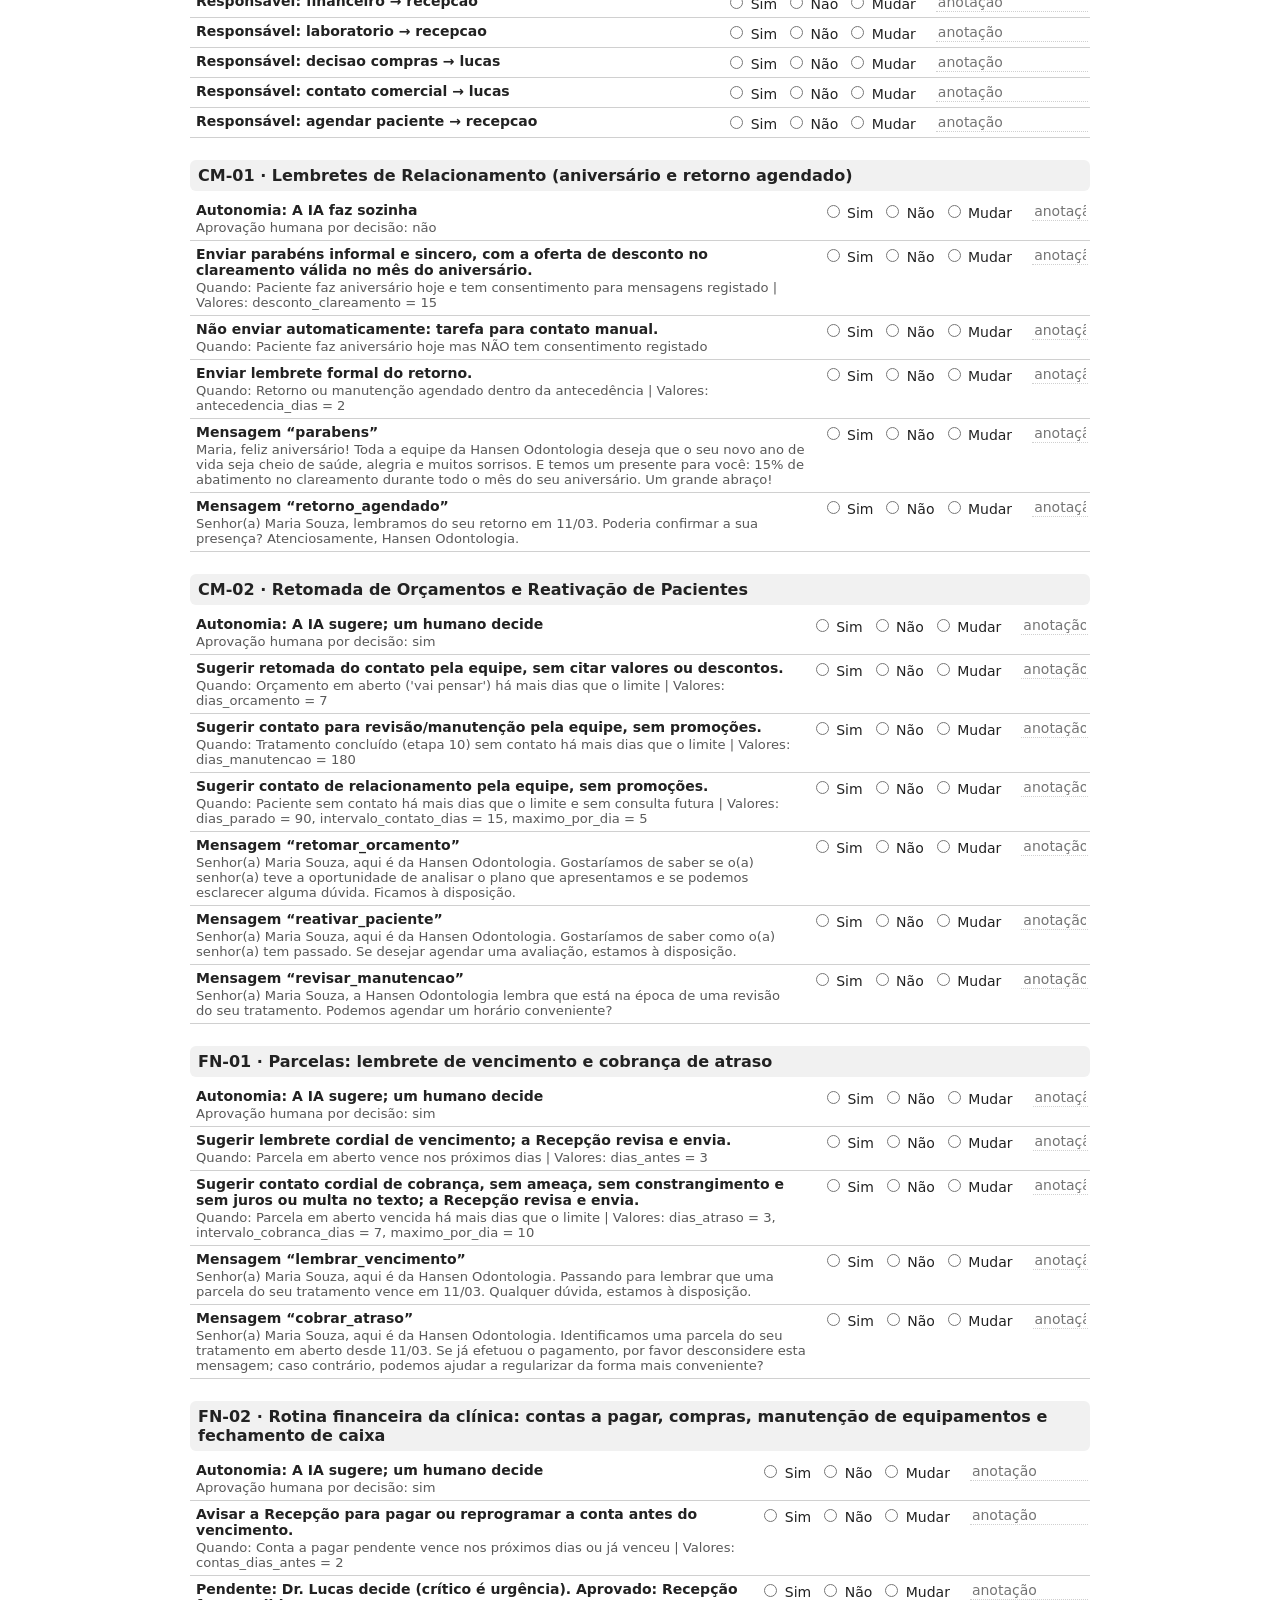
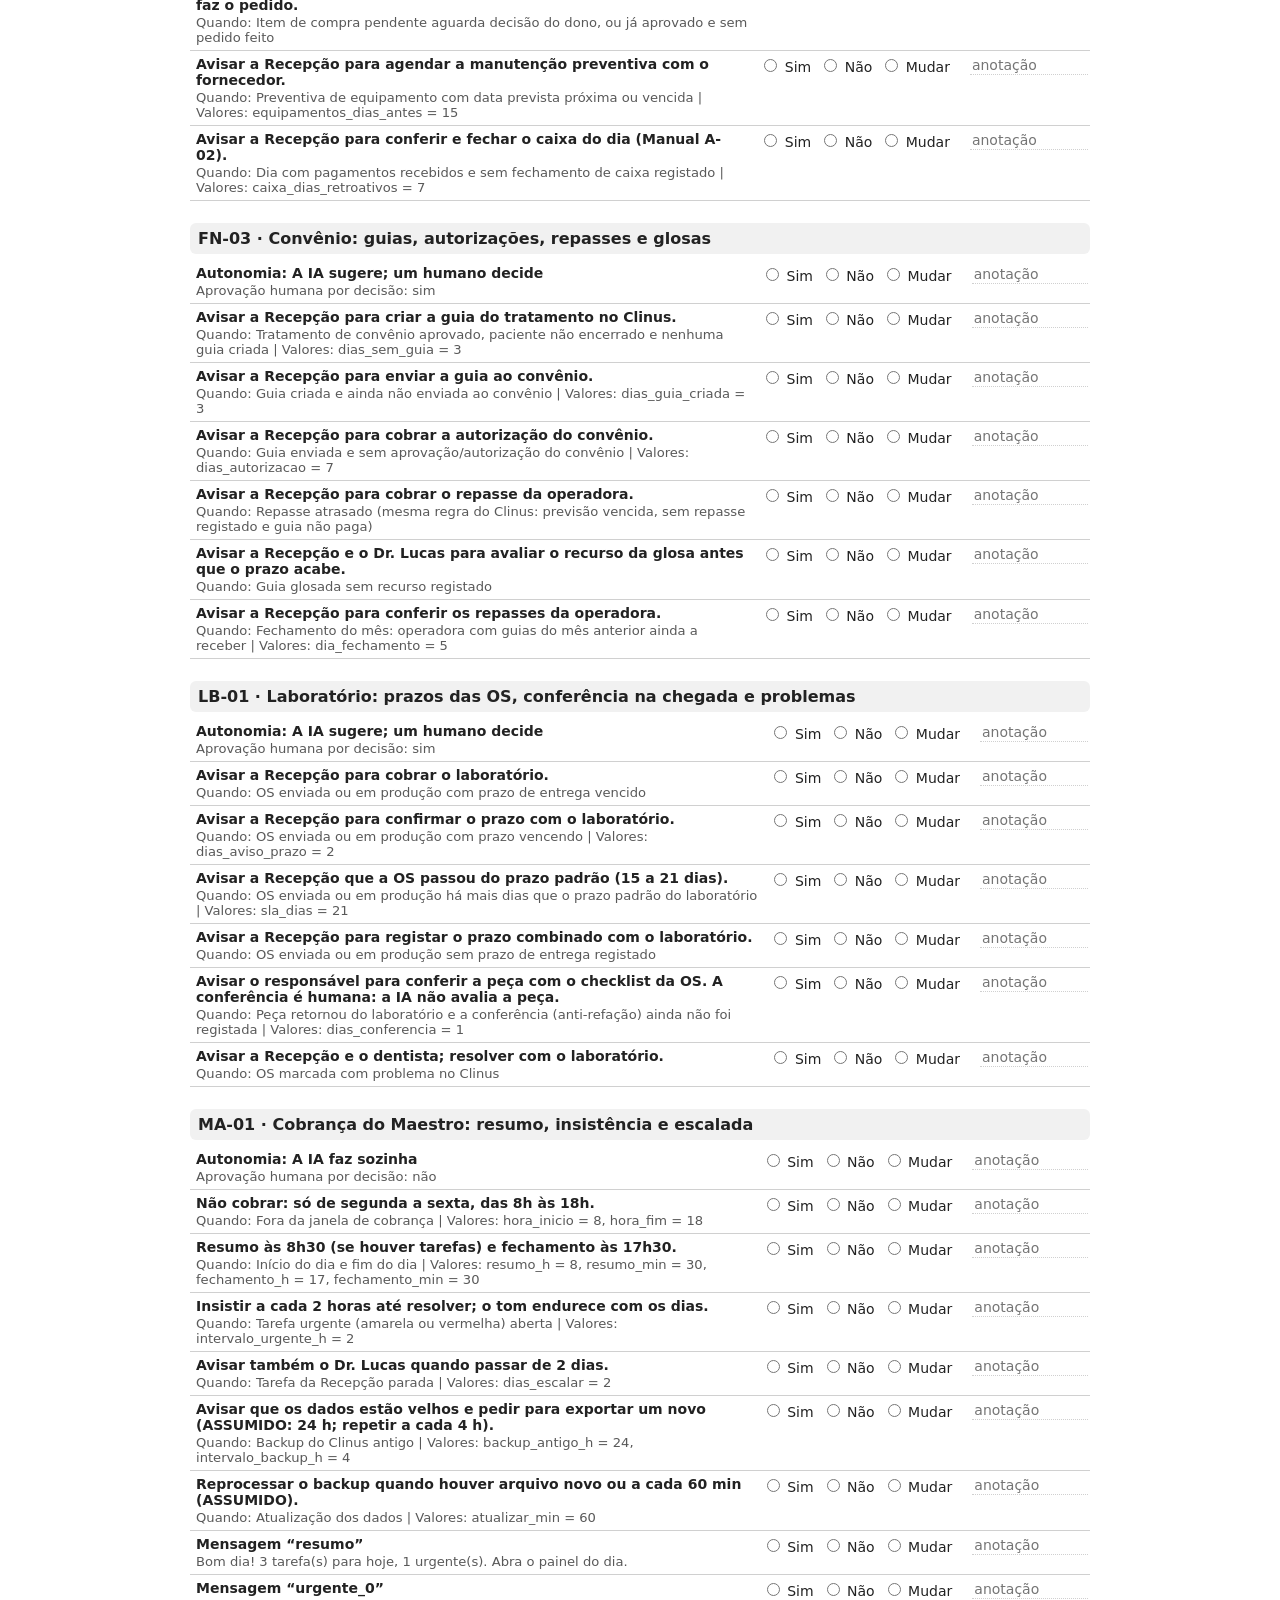
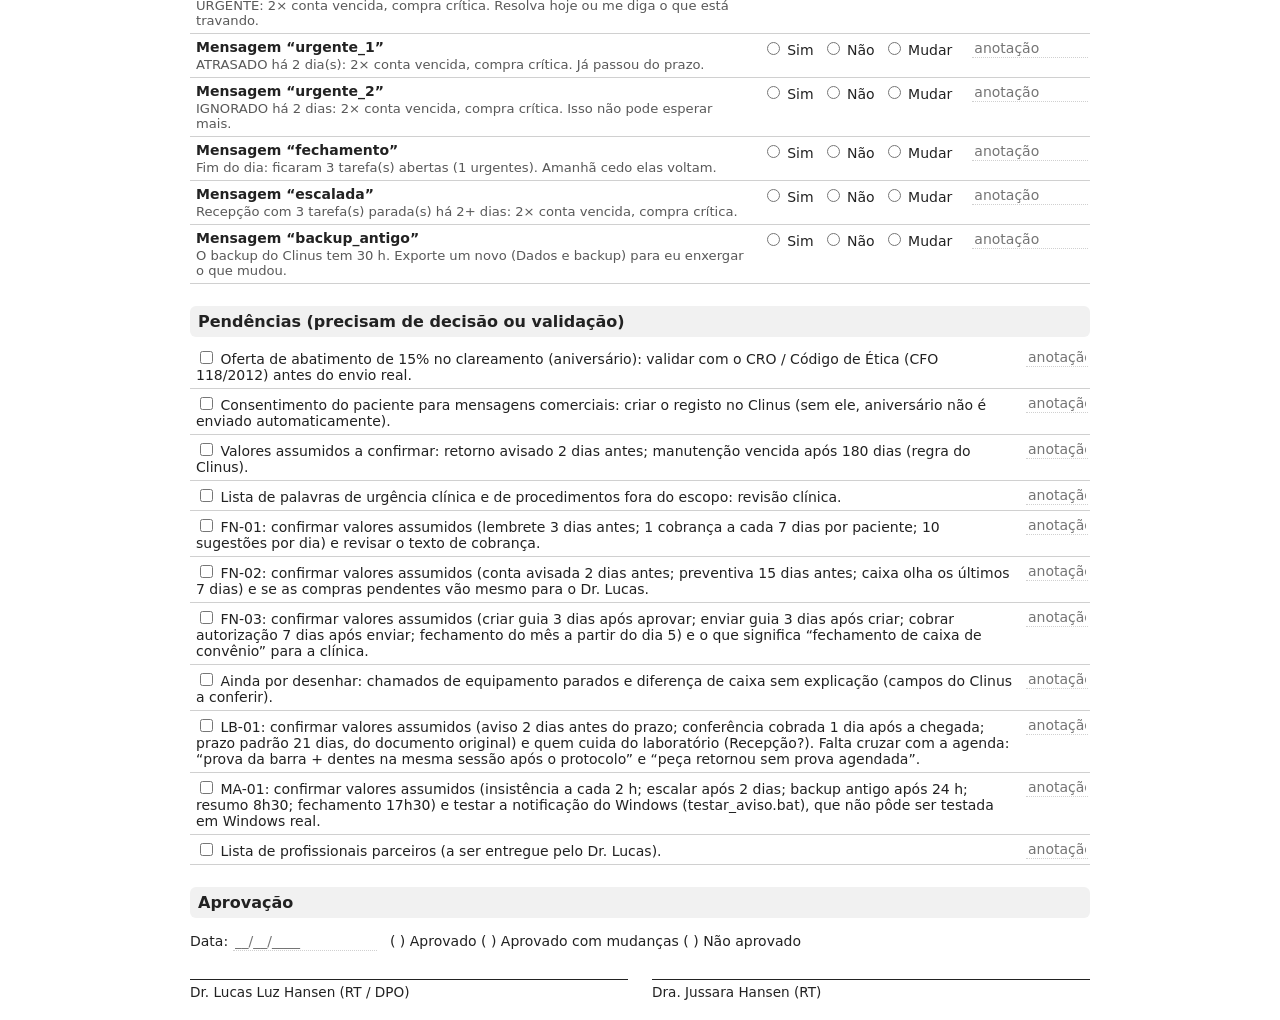
==== commit 38de631d: "Agente Laboratório (LB-01): prazos, conferência na chegada e problemas das OS; nunca avalia a peça C" ====
--- a/docs/folha_aprovacao_pops.html
+++ b/docs/folha_aprovacao_pops.html
@@ -14,9 +14,9 @@
 </style>
 <h1>Hansen Odontologia · Folha de aprovação dos POPs</h1>
 <p class="sub">Gerada em 22/10/2026 direto dos arquivos YAML: o que está aqui é o que o sistema faz. Marque <b>Sim</b>, <b>Não</b> ou <b>Mudar</b>. Só humanos aprovam.</p>
-<h2>O que mudou desde o Fluxo v1</h2><ul><li>R-00: escopo ampliado (orto, alinhadores, PPR, PT, restaurações, lentes, coroas, bruxismo, implantes, clareamento, facetas, próteses encaminhados para agendar); serviço fora do escopo: indicar profissionais parceiros; paciente atual: dentista faz o 1º atendimento e encaminha.</li><li>R-02: janela de mensagens seg-sex 8h-18h; sem resposta 2h antes: risco de no-show e a Recepção liga; mensagem abre direto com “Senhor(a) nome”.</li><li>A-01: abertura da clínica só é registada (sem tarefa de aprovação).</li><li>A-06: aprovações e alertas vermelhos vão para o Dr. Lucas; ligação de no-show e agendamento para a Recepção.</li><li>NOVOS: CM-01 (lembretes de relacionamento) e CM-02 (retomada de orçamentos, reativação e manutenção), aprovados em conteúdo pelo Dr. Lucas em 22/10/2026.</li><li>NOVO: FN-01 (Financeiro: lembrete de parcela a vencer e cobrança de atraso). A IA só sugere; a Recepção revisa e envia. Atraso após 3 dias (decisão do RT). Ainda sem aprovação.</li><li>NOVO: MA-01 (Cobrança do Maestro: resumo às 8h30 e fechamento às 17h30, insiste a cada 2 h nas urgentes com tom crescente, avisa o Dr. Lucas do que está parado com a Recepção há 2+ dias e avisa quando o backup do Clinus está velho). Notificação do Windows, seg-sex 8h-18h. O Maestro cobra a EQUIPE sozinho; enviar mensagem a paciente e decidir continuam humanos. Tarefas agora também se fecham sozinhas quando o Clinus mostra que o problema acabou.</li><li>NOVO: FN-03 (Convênio: guia não criada ou não enviada, autorização pendente, repasse atrasado, glosa sem recurso e fechamento mensal por operadora). Lê o módulo de guias do Clinus. A IA só sugere; responsável: Recepção. Ainda sem aprovação.</li><li>NOVO: FN-02 (Financeiro da clínica: contas a pagar, compras, preventiva de equipamentos e fechamento de caixa). A IA só sugere; responsável: Recepção (compras: Dr. Lucas decide). Ainda sem aprovação.</li></ul>
-<h2>R-00 · Primeiro Atendimento e Triagem</h2><table><tr><td><b>Autonomia: A IA audita</b><div class="d">Aprovação humana por decisão: sim</div></td><td class="r"><label><input type="radio" name="R-00-n"> Sim</label><label><input type="radio" name="R-00-n"> Não</label><label><input type="radio" name="R-00-n"> Mudar</label></td><td><input class="nota" placeholder="anotação"></td></tr><tr><td><b>Fora do escopo da clínica. Indicar profissionais parceiros.</b><div class="d">Quando: Procura Endodontia, Exodontia, Periodontia ou Odontopediatria</div></td><td class="r"><label><input type="radio" name="R-00-r0"> Sim</label><label><input type="radio" name="R-00-r0"> Não</label><label><input type="radio" name="R-00-r0"> Mudar</label></td><td><input class="nota" placeholder="anotação"></td></tr><tr><td><b>Serviço realizado pela clínica. Encaminhar para agendamento.</b><div class="d">Quando: Procura serviço realizado pela clínica (orto, alinhadores, PPR, PT, restaurações, lentes, coroas, bruxismo, implantes, clareamento, facetas em resina, próteses)</div></td><td class="r"><label><input type="radio" name="R-00-r1"> Sim</label><label><input type="radio" name="R-00-r1"> Não</label><label><input type="radio" name="R-00-r1"> Mudar</label></td><td><input class="nota" placeholder="anotação"></td></tr><tr><td><b>Dentista faz o primeiro atendimento e encaminha. A IA não decide nada clínico.</b><div class="d">Quando: Paciente já atendido pela clínica pede serviço fora do escopo</div></td><td class="r"><label><input type="radio" name="R-00-r2"> Sim</label><label><input type="radio" name="R-00-r2"> Não</label><label><input type="radio" name="R-00-r2"> Mudar</label></td><td><input class="nota" placeholder="anotação"></td></tr><tr><td><b>Mensagem “fora_do_escopo”</b><div class="d">Senhor(a) Maria Souza, agradecemos o contato. Este procedimento não é realizado pela clínica; indicaremos profissionais parceiros. Nossa equipe retornará em breve.</div></td><td class="r"><label><input type="radio" name="R-00-m0"> Sim</label><label><input type="radio" name="R-00-m0"> Não</label><label><input type="radio" name="R-00-m0"> Mudar</label></td><td><input class="nota" placeholder="anotação"></td></tr></table><h2>R-02 · Agendamento e Confirmação</h2><table><tr><td><b>Autonomia: A IA faz sozinha</b><div class="d">Aprovação humana por decisão: não</div></td><td class="r"><label><input type="radio" name="R-02-n"> Sim</label><label><input type="radio" name="R-02-n"> Não</label><label><input type="radio" name="R-02-n"> Mudar</label></td><td><input class="nota" placeholder="anotação"></td></tr><tr><td><b>Marcar risco de no-show e acionar telefone humano.</b><div class="d">Quando: Paciente não responde até 2h antes | Valores: horas_antes = 2</div></td><td class="r"><label><input type="radio" name="R-02-r0"> Sim</label><label><input type="radio" name="R-02-r0"> Não</label><label><input type="radio" name="R-02-r0"> Mudar</label></td><td><input class="nota" placeholder="anotação"></td></tr><tr><td><b>Adiar envio para a próxima janela permitida.</b><div class="d">Quando: Envio de WhatsApp fora de segunda a sexta ou fora do horário comercial | Valores: hora_inicio = 8, hora_fim = 18</div></td><td class="r"><label><input type="radio" name="R-02-r1"> Sim</label><label><input type="radio" name="R-02-r1"> Não</label><label><input type="radio" name="R-02-r1"> Mudar</label></td><td><input class="nota" placeholder="anotação"></td></tr><tr><td><b>Mensagem “lembrete_paciente”</b><div class="d">Senhor(a) Maria Souza, lembramos da sua consulta em 11/03. Poderia confirmar a sua presença? Atenciosamente, Hansen Odontologia.</div></td><td class="r"><label><input type="radio" name="R-02-m0"> Sim</label><label><input type="radio" name="R-02-m0"> Não</label><label><input type="radio" name="R-02-m0"> Mudar</label></td><td><input class="nota" placeholder="anotação"></td></tr><tr><td><b>Mensagem “alerta_rt”</b><div class="d">ALERTA: Falha crítica</div></td><td class="r"><label><input type="radio" name="R-02-m1"> Sim</label><label><input type="radio" name="R-02-m1"> Não</label><label><input type="radio" name="R-02-m1"> Mudar</label></td><td><input class="nota" placeholder="anotação"></td></tr></table><h2>A-01 · Abertura da Clínica</h2><table><tr><td><b>Autonomia: A IA registra sozinha</b><div class="d">Aprovação humana por decisão: não</div></td><td class="r"><label><input type="radio" name="A-01-n"> Sim</label><label><input type="radio" name="A-01-n"> Não</label><label><input type="radio" name="A-01-n"> Mudar</label></td><td><input class="nota" placeholder="anotação"></td></tr></table><h2>A-06 · Acompanhamento de Pendências</h2><table><tr><td><b>Autonomia: A IA faz sozinha</b><div class="d">Aprovação humana por decisão: não</div></td><td class="r"><label><input type="radio" name="A-06-n"> Sim</label><label><input type="radio" name="A-06-n"> Não</label><label><input type="radio" name="A-06-n"> Mudar</label></td><td><input class="nota" placeholder="anotação"></td></tr><tr><td><b>Chamada telefónica para RT.</b><div class="d">Quando: Pendência Crítica (Vermelha) atinge 60 min sem resolução | Valores: minutos = 60</div></td><td class="r"><label><input type="radio" name="A-06-r0"> Sim</label><label><input type="radio" name="A-06-r0"> Não</label><label><input type="radio" name="A-06-r0"> Mudar</label></td><td><input class="nota" placeholder="anotação"></td></tr><tr><td><b>Rejeitar fecho.</b><div class="d">Quando: Fecho de pendência sem anexo de evidência</div></td><td class="r"><label><input type="radio" name="A-06-r1"> Sim</label><label><input type="radio" name="A-06-r1"> Não</label><label><input type="radio" name="A-06-r1"> Mudar</label></td><td><input class="nota" placeholder="anotação"></td></tr><tr><td><b>Responsável: aprovacao ia → lucas</b></td><td class="r"><label><input type="radio" name="A-06-p0"> Sim</label><label><input type="radio" name="A-06-p0"> Não</label><label><input type="radio" name="A-06-p0"> Mudar</label></td><td><input class="nota" placeholder="anotação"></td></tr><tr><td><b>Responsável: alerta rt → lucas</b></td><td class="r"><label><input type="radio" name="A-06-p1"> Sim</label><label><input type="radio" name="A-06-p1"> Não</label><label><input type="radio" name="A-06-p1"> Mudar</label></td><td><input class="nota" placeholder="anotação"></td></tr><tr><td><b>Responsável: ligacao no show → recepcao</b></td><td class="r"><label><input type="radio" name="A-06-p2"> Sim</label><label><input type="radio" name="A-06-p2"> Não</label><label><input type="radio" name="A-06-p2"> Mudar</label></td><td><input class="nota" placeholder="anotação"></td></tr><tr><td><b>Responsável: tratar manual → recepcao</b></td><td class="r"><label><input type="radio" name="A-06-p3"> Sim</label><label><input type="radio" name="A-06-p3"> Não</label><label><input type="radio" name="A-06-p3"> Mudar</label></td><td><input class="nota" placeholder="anotação"></td></tr><tr><td><b>Responsável: financeiro → recepcao</b></td><td class="r"><label><input type="radio" name="A-06-p4"> Sim</label><label><input type="radio" name="A-06-p4"> Não</label><label><input type="radio" name="A-06-p4"> Mudar</label></td><td><input class="nota" placeholder="anotação"></td></tr><tr><td><b>Responsável: decisao compras → lucas</b></td><td class="r"><label><input type="radio" name="A-06-p5"> Sim</label><label><input type="radio" name="A-06-p5"> Não</label><label><input type="radio" name="A-06-p5"> Mudar</label></td><td><input class="nota" placeholder="anotação"></td></tr><tr><td><b>Responsável: contato comercial → lucas</b></td><td class="r"><label><input type="radio" name="A-06-p6"> Sim</label><label><input type="radio" name="A-06-p6"> Não</label><label><input type="radio" name="A-06-p6"> Mudar</label></td><td><input class="nota" placeholder="anotação"></td></tr><tr><td><b>Responsável: agendar paciente → recepcao</b></td><td class="r"><label><input type="radio" name="A-06-p7"> Sim</label><label><input type="radio" name="A-06-p7"> Não</label><label><input type="radio" name="A-06-p7"> Mudar</label></td><td><input class="nota" placeholder="anotação"></td></tr></table><h2>CM-01 · Lembretes de Relacionamento (aniversário e retorno agendado)</h2><table><tr><td><b>Autonomia: A IA faz sozinha</b><div class="d">Aprovação humana por decisão: não</div></td><td class="r"><label><input type="radio" name="CM-01-n"> Sim</label><label><input type="radio" name="CM-01-n"> Não</label><label><input type="radio" name="CM-01-n"> Mudar</label></td><td><input class="nota" placeholder="anotação"></td></tr><tr><td><b>Enviar parabéns informal e sincero, com a oferta de desconto no clareamento válida no mês do aniversário.</b><div class="d">Quando: Paciente faz aniversário hoje e tem consentimento para mensagens registado | Valores: desconto_clareamento = 15</div></td><td class="r"><label><input type="radio" name="CM-01-r0"> Sim</label><label><input type="radio" name="CM-01-r0"> Não</label><label><input type="radio" name="CM-01-r0"> Mudar</label></td><td><input class="nota" placeholder="anotação"></td></tr><tr><td><b>Não enviar automaticamente: tarefa para contato manual.</b><div class="d">Quando: Paciente faz aniversário hoje mas NÃO tem consentimento registado</div></td><td class="r"><label><input type="radio" name="CM-01-r1"> Sim</label><label><input type="radio" name="CM-01-r1"> Não</label><label><input type="radio" name="CM-01-r1"> Mudar</label></td><td><input class="nota" placeholder="anotação"></td></tr><tr><td><b>Enviar lembrete formal do retorno.</b><div class="d">Quando: Retorno ou manutenção agendado dentro da antecedência | Valores: antecedencia_dias = 2</div></td><td class="r"><label><input type="radio" name="CM-01-r2"> Sim</label><label><input type="radio" name="CM-01-r2"> Não</label><label><input type="radio" name="CM-01-r2"> Mudar</label></td><td><input class="nota" placeholder="anotação"></td></tr><tr><td><b>Mensagem “parabens”</b><div class="d">Maria, feliz aniversário! Toda a equipe da Hansen Odontologia deseja que o seu novo ano de vida seja cheio de saúde, alegria e muitos sorrisos. E temos um presente para você: 15% de abatimento no clareamento durante todo o mês do seu aniversário. Um grande abraço!</div></td><td class="r"><label><input type="radio" name="CM-01-m0"> Sim</label><label><input type="radio" name="CM-01-m0"> Não</label><label><input type="radio" name="CM-01-m0"> Mudar</label></td><td><input class="nota" placeholder="anotação"></td></tr><tr><td><b>Mensagem “retorno_agendado”</b><div class="d">Senhor(a) Maria Souza, lembramos do seu retorno em 11/03. Poderia confirmar a sua presença? Atenciosamente, Hansen Odontologia.</div></td><td class="r"><label><input type="radio" name="CM-01-m2"> Sim</label><label><input type="radio" name="CM-01-m2"> Não</label><label><input type="radio" name="CM-01-m2"> Mudar</label></td><td><input class="nota" placeholder="anotação"></td></tr></table><h2>CM-02 · Retomada de Orçamentos e Reativação de Pacientes</h2><table><tr><td><b>Autonomia: A IA sugere; um humano decide</b><div class="d">Aprovação humana por decisão: sim</div></td><td class="r"><label><input type="radio" name="CM-02-n"> Sim</label><label><input type="radio" name="CM-02-n"> Não</label><label><input type="radio" name="CM-02-n"> Mudar</label></td><td><input class="nota" placeholder="anotação"></td></tr><tr><td><b>Sugerir retomada do contato pela equipe, sem citar valores ou descontos.</b><div class="d">Quando: Orçamento em aberto (&#x27;vai pensar&#x27;) há mais dias que o limite | Valores: dias_orcamento = 7</div></td><td class="r"><label><input type="radio" name="CM-02-r0"> Sim</label><label><input type="radio" name="CM-02-r0"> Não</label><label><input type="radio" name="CM-02-r0"> Mudar</label></td><td><input class="nota" placeholder="anotação"></td></tr><tr><td><b>Sugerir contato para revisão/manutenção pela equipe, sem promoções.</b><div class="d">Quando: Tratamento concluído (etapa 10) sem contato há mais dias que o limite | Valores: dias_manutencao = 180</div></td><td class="r"><label><input type="radio" name="CM-02-r1"> Sim</label><label><input type="radio" name="CM-02-r1"> Não</label><label><input type="radio" name="CM-02-r1"> Mudar</label></td><td><input class="nota" placeholder="anotação"></td></tr><tr><td><b>Sugerir contato de relacionamento pela equipe, sem promoções.</b><div class="d">Quando: Paciente sem contato há mais dias que o limite e sem consulta futura | Valores: dias_parado = 90, intervalo_contato_dias = 15, maximo_por_dia = 5</div></td><td class="r"><label><input type="radio" name="CM-02-r2"> Sim</label><label><input type="radio" name="CM-02-r2"> Não</label><label><input type="radio" name="CM-02-r2"> Mudar</label></td><td><input class="nota" placeholder="anotação"></td></tr><tr><td><b>Mensagem “retomar_orcamento”</b><div class="d">Senhor(a) Maria Souza, aqui é da Hansen Odontologia. Gostaríamos de saber se o(a) senhor(a) teve a oportunidade de analisar o plano que apresentamos e se podemos esclarecer alguma dúvida. Ficamos à disposição.</div></td><td class="r"><label><input type="radio" name="CM-02-m0"> Sim</label><label><input type="radio" name="CM-02-m0"> Não</label><label><input type="radio" name="CM-02-m0"> Mudar</label></td><td><input class="nota" placeholder="anotação"></td></tr><tr><td><b>Mensagem “reativar_paciente”</b><div class="d">Senhor(a) Maria Souza, aqui é da Hansen Odontologia. Gostaríamos de saber como o(a) senhor(a) tem passado. Se desejar agendar uma avaliação, estamos à disposição.</div></td><td class="r"><label><input type="radio" name="CM-02-m1"> Sim</label><label><input type="radio" name="CM-02-m1"> Não</label><label><input type="radio" name="CM-02-m1"> Mudar</label></td><td><input class="nota" placeholder="anotação"></td></tr><tr><td><b>Mensagem “revisar_manutencao”</b><div class="d">Senhor(a) Maria Souza, a Hansen Odontologia lembra que está na época de uma revisão do seu tratamento. Podemos agendar um horário conveniente?</div></td><td class="r"><label><input type="radio" name="CM-02-m2"> Sim</label><label><input type="radio" name="CM-02-m2"> Não</label><label><input type="radio" name="CM-02-m2"> Mudar</label></td><td><input class="nota" placeholder="anotação"></td></tr></table><h2>FN-01 · Parcelas: lembrete de vencimento e cobrança de atraso</h2><table><tr><td><b>Autonomia: A IA sugere; um humano decide</b><div class="d">Aprovação humana por decisão: sim</div></td><td class="r"><label><input type="radio" name="FN-01-n"> Sim</label><label><input type="radio" name="FN-01-n"> Não</label><label><input type="radio" name="FN-01-n"> Mudar</label></td><td><input class="nota" placeholder="anotação"></td></tr><tr><td><b>Sugerir lembrete cordial de vencimento; a Recepção revisa e envia.</b><div class="d">Quando: Parcela em aberto vence nos próximos dias | Valores: dias_antes = 3</div></td><td class="r"><label><input type="radio" name="FN-01-r0"> Sim</label><label><input type="radio" name="FN-01-r0"> Não</label><label><input type="radio" name="FN-01-r0"> Mudar</label></td><td><input class="nota" placeholder="anotação"></td></tr><tr><td><b>Sugerir contato cordial de cobrança, sem ameaça, sem constrangimento e sem juros ou multa no texto; a Recepção revisa e envia.</b><div class="d">Quando: Parcela em aberto vencida há mais dias que o limite | Valores: dias_atraso = 3, intervalo_cobranca_dias = 7, maximo_por_dia = 10</div></td><td class="r"><label><input type="radio" name="FN-01-r1"> Sim</label><label><input type="radio" name="FN-01-r1"> Não</label><label><input type="radio" name="FN-01-r1"> Mudar</label></td><td><input class="nota" placeholder="anotação"></td></tr><tr><td><b>Mensagem “lembrar_vencimento”</b><div class="d">Senhor(a) Maria Souza, aqui é da Hansen Odontologia. Passando para lembrar que uma parcela do seu tratamento vence em 11/03. Qualquer dúvida, estamos à disposição.</div></td><td class="r"><label><input type="radio" name="FN-01-m0"> Sim</label><label><input type="radio" name="FN-01-m0"> Não</label><label><input type="radio" name="FN-01-m0"> Mudar</label></td><td><input class="nota" placeholder="anotação"></td></tr><tr><td><b>Mensagem “cobrar_atraso”</b><div class="d">Senhor(a) Maria Souza, aqui é da Hansen Odontologia. Identificamos uma parcela do seu tratamento em aberto desde 11/03. Se já efetuou o pagamento, por favor desconsidere esta mensagem; caso contrário, podemos ajudar a regularizar da forma mais conveniente?</div></td><td class="r"><label><input type="radio" name="FN-01-m1"> Sim</label><label><input type="radio" name="FN-01-m1"> Não</label><label><input type="radio" name="FN-01-m1"> Mudar</label></td><td><input class="nota" placeholder="anotação"></td></tr></table><h2>FN-02 · Rotina financeira da clínica: contas a pagar, compras, manutenção de equipamentos e fechamento de caixa</h2><table><tr><td><b>Autonomia: A IA sugere; um humano decide</b><div class="d">Aprovação humana por decisão: sim</div></td><td class="r"><label><input type="radio" name="FN-02-n"> Sim</label><label><input type="radio" name="FN-02-n"> Não</label><label><input type="radio" name="FN-02-n"> Mudar</label></td><td><input class="nota" placeholder="anotação"></td></tr><tr><td><b>Avisar a Recepção para pagar ou reprogramar a conta antes do vencimento.</b><div class="d">Quando: Conta a pagar pendente vence nos próximos dias ou já venceu | Valores: contas_dias_antes = 2</div></td><td class="r"><label><input type="radio" name="FN-02-r0"> Sim</label><label><input type="radio" name="FN-02-r0"> Não</label><label><input type="radio" name="FN-02-r0"> Mudar</label></td><td><input class="nota" placeholder="anotação"></td></tr><tr><td><b>Pendente: Dr. Lucas decide (crítico é urgência). Aprovado: Recepção faz o pedido.</b><div class="d">Quando: Item de compra pendente aguarda decisão do dono, ou já aprovado e sem pedido feito</div></td><td class="r"><label><input type="radio" name="FN-02-r1"> Sim</label><label><input type="radio" name="FN-02-r1"> Não</label><label><input type="radio" name="FN-02-r1"> Mudar</label></td><td><input class="nota" placeholder="anotação"></td></tr><tr><td><b>Avisar a Recepção para agendar a manutenção preventiva com o fornecedor.</b><div class="d">Quando: Preventiva de equipamento com data prevista próxima ou vencida | Valores: equipamentos_dias_antes = 15</div></td><td class="r"><label><input type="radio" name="FN-02-r2"> Sim</label><label><input type="radio" name="FN-02-r2"> Não</label><label><input type="radio" name="FN-02-r2"> Mudar</label></td><td><input class="nota" placeholder="anotação"></td></tr><tr><td><b>Avisar a Recepção para conferir e fechar o caixa do dia (Manual A-02).</b><div class="d">Quando: Dia com pagamentos recebidos e sem fechamento de caixa registado | Valores: caixa_dias_retroativos = 7</div></td><td class="r"><label><input type="radio" name="FN-02-r3"> Sim</label><label><input type="radio" name="FN-02-r3"> Não</label><label><input type="radio" name="FN-02-r3"> Mudar</label></td><td><input class="nota" placeholder="anotação"></td></tr></table><h2>FN-03 · Convênio: guias, autorizações, repasses e glosas</h2><table><tr><td><b>Autonomia: A IA sugere; um humano decide</b><div class="d">Aprovação humana por decisão: sim</div></td><td class="r"><label><input type="radio" name="FN-03-n"> Sim</label><label><input type="radio" name="FN-03-n"> Não</label><label><input type="radio" name="FN-03-n"> Mudar</label></td><td><input class="nota" placeholder="anotação"></td></tr><tr><td><b>Avisar a Recepção para criar a guia do tratamento no Clinus.</b><div class="d">Quando: Tratamento de convênio aprovado, paciente não encerrado e nenhuma guia criada | Valores: dias_sem_guia = 3</div></td><td class="r"><label><input type="radio" name="FN-03-r0"> Sim</label><label><input type="radio" name="FN-03-r0"> Não</label><label><input type="radio" name="FN-03-r0"> Mudar</label></td><td><input class="nota" placeholder="anotação"></td></tr><tr><td><b>Avisar a Recepção para enviar a guia ao convênio.</b><div class="d">Quando: Guia criada e ainda não enviada ao convênio | Valores: dias_guia_criada = 3</div></td><td class="r"><label><input type="radio" name="FN-03-r1"> Sim</label><label><input type="radio" name="FN-03-r1"> Não</label><label><input type="radio" name="FN-03-r1"> Mudar</label></td><td><input class="nota" placeholder="anotação"></td></tr><tr><td><b>Avisar a Recepção para cobrar a autorização do convênio.</b><div class="d">Quando: Guia enviada e sem aprovação/autorização do convênio | Valores: dias_autorizacao = 7</div></td><td class="r"><label><input type="radio" name="FN-03-r2"> Sim</label><label><input type="radio" name="FN-03-r2"> Não</label><label><input type="radio" name="FN-03-r2"> Mudar</label></td><td><input class="nota" placeholder="anotação"></td></tr><tr><td><b>Avisar a Recepção para cobrar o repasse da operadora.</b><div class="d">Quando: Repasse atrasado (mesma regra do Clinus: previsão vencida, sem repasse registado e guia não paga)</div></td><td class="r"><label><input type="radio" name="FN-03-r3"> Sim</label><label><input type="radio" name="FN-03-r3"> Não</label><label><input type="radio" name="FN-03-r3"> Mudar</label></td><td><input class="nota" placeholder="anotação"></td></tr><tr><td><b>Avisar a Recepção e o Dr. Lucas para avaliar o recurso da glosa antes que o prazo acabe.</b><div class="d">Quando: Guia glosada sem recurso registado</div></td><td class="r"><label><input type="radio" name="FN-03-r4"> Sim</label><label><input type="radio" name="FN-03-r4"> Não</label><label><input type="radio" name="FN-03-r4"> Mudar</label></td><td><input class="nota" placeholder="anotação"></td></tr><tr><td><b>Avisar a Recepção para conferir os repasses da operadora.</b><div class="d">Quando: Fechamento do mês: operadora com guias do mês anterior ainda a receber | Valores: dia_fechamento = 5</div></td><td class="r"><label><input type="radio" name="FN-03-r5"> Sim</label><label><input type="radio" name="FN-03-r5"> Não</label><label><input type="radio" name="FN-03-r5"> Mudar</label></td><td><input class="nota" placeholder="anotação"></td></tr></table><h2>MA-01 · Cobrança do Maestro: resumo, insistência e escalada</h2><table><tr><td><b>Autonomia: A IA faz sozinha</b><div class="d">Aprovação humana por decisão: não</div></td><td class="r"><label><input type="radio" name="MA-01-n"> Sim</label><label><input type="radio" name="MA-01-n"> Não</label><label><input type="radio" name="MA-01-n"> Mudar</label></td><td><input class="nota" placeholder="anotação"></td></tr><tr><td><b>Não cobrar: só de segunda a sexta, das 8h às 18h.</b><div class="d">Quando: Fora da janela de cobrança | Valores: hora_inicio = 8, hora_fim = 18</div></td><td class="r"><label><input type="radio" name="MA-01-r0"> Sim</label><label><input type="radio" name="MA-01-r0"> Não</label><label><input type="radio" name="MA-01-r0"> Mudar</label></td><td><input class="nota" placeholder="anotação"></td></tr><tr><td><b>Resumo às 8h30 (se houver tarefas) e fechamento às 17h30.</b><div class="d">Quando: Início do dia e fim do dia | Valores: resumo_h = 8, resumo_min = 30, fechamento_h = 17, fechamento_min = 30</div></td><td class="r"><label><input type="radio" name="MA-01-r1"> Sim</label><label><input type="radio" name="MA-01-r1"> Não</label><label><input type="radio" name="MA-01-r1"> Mudar</label></td><td><input class="nota" placeholder="anotação"></td></tr><tr><td><b>Insistir a cada 2 horas até resolver; o tom endurece com os dias.</b><div class="d">Quando: Tarefa urgente (amarela ou vermelha) aberta | Valores: intervalo_urgente_h = 2</div></td><td class="r"><label><input type="radio" name="MA-01-r2"> Sim</label><label><input type="radio" name="MA-01-r2"> Não</label><label><input type="radio" name="MA-01-r2"> Mudar</label></td><td><input class="nota" placeholder="anotação"></td></tr><tr><td><b>Avisar também o Dr. Lucas quando passar de 2 dias.</b><div class="d">Quando: Tarefa da Recepção parada | Valores: dias_escalar = 2</div></td><td class="r"><label><input type="radio" name="MA-01-r3"> Sim</label><label><input type="radio" name="MA-01-r3"> Não</label><label><input type="radio" name="MA-01-r3"> Mudar</label></td><td><input class="nota" placeholder="anotação"></td></tr><tr><td><b>Avisar que os dados estão velhos e pedir para exportar um novo (ASSUMIDO: 24 h; repetir a cada 4 h).</b><div class="d">Quando: Backup do Clinus antigo | Valores: backup_antigo_h = 24, intervalo_backup_h = 4</div></td><td class="r"><label><input type="radio" name="MA-01-r4"> Sim</label><label><input type="radio" name="MA-01-r4"> Não</label><label><input type="radio" name="MA-01-r4"> Mudar</label></td><td><input class="nota" placeholder="anotação"></td></tr><tr><td><b>Reprocessar o backup quando houver arquivo novo ou a cada 60 min (ASSUMIDO).</b><div class="d">Quando: Atualização dos dados | Valores: atualizar_min = 60</div></td><td class="r"><label><input type="radio" name="MA-01-r5"> Sim</label><label><input type="radio" name="MA-01-r5"> Não</label><label><input type="radio" name="MA-01-r5"> Mudar</label></td><td><input class="nota" placeholder="anotação"></td></tr><tr><td><b>Mensagem “resumo”</b><div class="d">Bom dia! 3 tarefa(s) para hoje, 1 urgente(s). Abra o painel do dia.</div></td><td class="r"><label><input type="radio" name="MA-01-m0"> Sim</label><label><input type="radio" name="MA-01-m0"> Não</label><label><input type="radio" name="MA-01-m0"> Mudar</label></td><td><input class="nota" placeholder="anotação"></td></tr><tr><td><b>Mensagem “urgente_0”</b><div class="d">URGENTE: 2× conta vencida, compra crítica. Resolva hoje ou me diga o que está travando.</div></td><td class="r"><label><input type="radio" name="MA-01-m1"> Sim</label><label><input type="radio" name="MA-01-m1"> Não</label><label><input type="radio" name="MA-01-m1"> Mudar</label></td><td><input class="nota" placeholder="anotação"></td></tr><tr><td><b>Mensagem “urgente_1”</b><div class="d">ATRASADO há 2 dia(s): 2× conta vencida, compra crítica. Já passou do prazo.</div></td><td class="r"><label><input type="radio" name="MA-01-m2"> Sim</label><label><input type="radio" name="MA-01-m2"> Não</label><label><input type="radio" name="MA-01-m2"> Mudar</label></td><td><input class="nota" placeholder="anotação"></td></tr><tr><td><b>Mensagem “urgente_2”</b><div class="d">IGNORADO há 2 dias: 2× conta vencida, compra crítica. Isso não pode esperar mais.</div></td><td class="r"><label><input type="radio" name="MA-01-m3"> Sim</label><label><input type="radio" name="MA-01-m3"> Não</label><label><input type="radio" name="MA-01-m3"> Mudar</label></td><td><input class="nota" placeholder="anotação"></td></tr><tr><td><b>Mensagem “fechamento”</b><div class="d">Fim do dia: ficaram 3 tarefa(s) abertas (1 urgentes). Amanhã cedo elas voltam.</div></td><td class="r"><label><input type="radio" name="MA-01-m4"> Sim</label><label><input type="radio" name="MA-01-m4"> Não</label><label><input type="radio" name="MA-01-m4"> Mudar</label></td><td><input class="nota" placeholder="anotação"></td></tr><tr><td><b>Mensagem “escalada”</b><div class="d">Recepção com 3 tarefa(s) parada(s) há 2+ dias: 2× conta vencida, compra crítica.</div></td><td class="r"><label><input type="radio" name="MA-01-m5"> Sim</label><label><input type="radio" name="MA-01-m5"> Não</label><label><input type="radio" name="MA-01-m5"> Mudar</label></td><td><input class="nota" placeholder="anotação"></td></tr><tr><td><b>Mensagem “backup_antigo”</b><div class="d">O backup do Clinus tem 30 h. Exporte um novo (Dados e backup) para eu enxergar o que mudou.</div></td><td class="r"><label><input type="radio" name="MA-01-m6"> Sim</label><label><input type="radio" name="MA-01-m6"> Não</label><label><input type="radio" name="MA-01-m6"> Mudar</label></td><td><input class="nota" placeholder="anotação"></td></tr></table>
-<h2>Pendências (precisam de decisão ou validação)</h2><table><tr><td><label><input type="checkbox"> Oferta de abatimento de 15% no clareamento (aniversário): validar com o CRO / Código de Ética (CFO 118/2012) antes do envio real.</label></td><td><input class="nota" placeholder="anotação"></td></tr><tr><td><label><input type="checkbox"> Consentimento do paciente para mensagens comerciais: criar o registo no Clinus (sem ele, aniversário não é enviado automaticamente).</label></td><td><input class="nota" placeholder="anotação"></td></tr><tr><td><label><input type="checkbox"> Valores assumidos a confirmar: retorno avisado 2 dias antes; manutenção vencida após 180 dias (regra do Clinus).</label></td><td><input class="nota" placeholder="anotação"></td></tr><tr><td><label><input type="checkbox"> Lista de palavras de urgência clínica e de procedimentos fora do escopo: revisão clínica.</label></td><td><input class="nota" placeholder="anotação"></td></tr><tr><td><label><input type="checkbox"> FN-01: confirmar valores assumidos (lembrete 3 dias antes; 1 cobrança a cada 7 dias por paciente; 10 sugestões por dia) e revisar o texto de cobrança.</label></td><td><input class="nota" placeholder="anotação"></td></tr><tr><td><label><input type="checkbox"> FN-02: confirmar valores assumidos (conta avisada 2 dias antes; preventiva 15 dias antes; caixa olha os últimos 7 dias) e se as compras pendentes vão mesmo para o Dr. Lucas.</label></td><td><input class="nota" placeholder="anotação"></td></tr><tr><td><label><input type="checkbox"> FN-03: confirmar valores assumidos (criar guia 3 dias após aprovar; enviar guia 3 dias após criar; cobrar autorização 7 dias após enviar; fechamento do mês a partir do dia 5) e o que significa “fechamento de caixa de convênio” para a clínica.</label></td><td><input class="nota" placeholder="anotação"></td></tr><tr><td><label><input type="checkbox"> Ainda por desenhar: chamados de equipamento parados e diferença de caixa sem explicação (campos do Clinus a conferir).</label></td><td><input class="nota" placeholder="anotação"></td></tr><tr><td><label><input type="checkbox"> MA-01: confirmar valores assumidos (insistência a cada 2 h; escalar após 2 dias; backup antigo após 24 h; resumo 8h30; fechamento 17h30) e testar a notificação do Windows (testar_aviso.bat), que não pôde ser testada em Windows real.</label></td><td><input class="nota" placeholder="anotação"></td></tr><tr><td><label><input type="checkbox"> Lista de profissionais parceiros (a ser entregue pelo Dr. Lucas).</label></td><td><input class="nota" placeholder="anotação"></td></tr></table>
+<h2>O que mudou desde o Fluxo v1</h2><ul><li>R-00: escopo ampliado (orto, alinhadores, PPR, PT, restaurações, lentes, coroas, bruxismo, implantes, clareamento, facetas, próteses encaminhados para agendar); serviço fora do escopo: indicar profissionais parceiros; paciente atual: dentista faz o 1º atendimento e encaminha.</li><li>R-02: janela de mensagens seg-sex 8h-18h; sem resposta 2h antes: risco de no-show e a Recepção liga; mensagem abre direto com “Senhor(a) nome”.</li><li>A-01: abertura da clínica só é registada (sem tarefa de aprovação).</li><li>A-06: aprovações e alertas vermelhos vão para o Dr. Lucas; ligação de no-show e agendamento para a Recepção.</li><li>NOVOS: CM-01 (lembretes de relacionamento) e CM-02 (retomada de orçamentos, reativação e manutenção), aprovados em conteúdo pelo Dr. Lucas em 22/10/2026.</li><li>NOVO: FN-01 (Financeiro: lembrete de parcela a vencer e cobrança de atraso). A IA só sugere; a Recepção revisa e envia. Atraso após 3 dias (decisão do RT). Ainda sem aprovação.</li><li>NOVO: LB-01 (Laboratório: OS atrasada, prazo vencendo, acima do prazo padrão de 21 dias, sem prazo registado, peça retornou sem conferência e OS com problema). A IA só acompanha PRAZOS e ETAPAS e cobra a equipe; NUNCA avalia a peça. Responsável: Recepção (assumido). Lê as OS do Clinus. Ainda sem aprovação.</li><li>NOVO: MA-01 (Cobrança do Maestro: resumo às 8h30 e fechamento às 17h30, insiste a cada 2 h nas urgentes com tom crescente, avisa o Dr. Lucas do que está parado com a Recepção há 2+ dias e avisa quando o backup do Clinus está velho). Notificação do Windows, seg-sex 8h-18h. O Maestro cobra a EQUIPE sozinho; enviar mensagem a paciente e decidir continuam humanos. Tarefas agora também se fecham sozinhas quando o Clinus mostra que o problema acabou.</li><li>NOVO: FN-03 (Convênio: guia não criada ou não enviada, autorização pendente, repasse atrasado, glosa sem recurso e fechamento mensal por operadora). Lê o módulo de guias do Clinus. A IA só sugere; responsável: Recepção. Ainda sem aprovação.</li><li>NOVO: FN-02 (Financeiro da clínica: contas a pagar, compras, preventiva de equipamentos e fechamento de caixa). A IA só sugere; responsável: Recepção (compras: Dr. Lucas decide). Ainda sem aprovação.</li></ul>
+<h2>R-00 · Primeiro Atendimento e Triagem</h2><table><tr><td><b>Autonomia: A IA audita</b><div class="d">Aprovação humana por decisão: sim</div></td><td class="r"><label><input type="radio" name="R-00-n"> Sim</label><label><input type="radio" name="R-00-n"> Não</label><label><input type="radio" name="R-00-n"> Mudar</label></td><td><input class="nota" placeholder="anotação"></td></tr><tr><td><b>Fora do escopo da clínica. Indicar profissionais parceiros.</b><div class="d">Quando: Procura Endodontia, Exodontia, Periodontia ou Odontopediatria</div></td><td class="r"><label><input type="radio" name="R-00-r0"> Sim</label><label><input type="radio" name="R-00-r0"> Não</label><label><input type="radio" name="R-00-r0"> Mudar</label></td><td><input class="nota" placeholder="anotação"></td></tr><tr><td><b>Serviço realizado pela clínica. Encaminhar para agendamento.</b><div class="d">Quando: Procura serviço realizado pela clínica (orto, alinhadores, PPR, PT, restaurações, lentes, coroas, bruxismo, implantes, clareamento, facetas em resina, próteses)</div></td><td class="r"><label><input type="radio" name="R-00-r1"> Sim</label><label><input type="radio" name="R-00-r1"> Não</label><label><input type="radio" name="R-00-r1"> Mudar</label></td><td><input class="nota" placeholder="anotação"></td></tr><tr><td><b>Dentista faz o primeiro atendimento e encaminha. A IA não decide nada clínico.</b><div class="d">Quando: Paciente já atendido pela clínica pede serviço fora do escopo</div></td><td class="r"><label><input type="radio" name="R-00-r2"> Sim</label><label><input type="radio" name="R-00-r2"> Não</label><label><input type="radio" name="R-00-r2"> Mudar</label></td><td><input class="nota" placeholder="anotação"></td></tr><tr><td><b>Mensagem “fora_do_escopo”</b><div class="d">Senhor(a) Maria Souza, agradecemos o contato. Este procedimento não é realizado pela clínica; indicaremos profissionais parceiros. Nossa equipe retornará em breve.</div></td><td class="r"><label><input type="radio" name="R-00-m0"> Sim</label><label><input type="radio" name="R-00-m0"> Não</label><label><input type="radio" name="R-00-m0"> Mudar</label></td><td><input class="nota" placeholder="anotação"></td></tr></table><h2>R-02 · Agendamento e Confirmação</h2><table><tr><td><b>Autonomia: A IA faz sozinha</b><div class="d">Aprovação humana por decisão: não</div></td><td class="r"><label><input type="radio" name="R-02-n"> Sim</label><label><input type="radio" name="R-02-n"> Não</label><label><input type="radio" name="R-02-n"> Mudar</label></td><td><input class="nota" placeholder="anotação"></td></tr><tr><td><b>Marcar risco de no-show e acionar telefone humano.</b><div class="d">Quando: Paciente não responde até 2h antes | Valores: horas_antes = 2</div></td><td class="r"><label><input type="radio" name="R-02-r0"> Sim</label><label><input type="radio" name="R-02-r0"> Não</label><label><input type="radio" name="R-02-r0"> Mudar</label></td><td><input class="nota" placeholder="anotação"></td></tr><tr><td><b>Adiar envio para a próxima janela permitida.</b><div class="d">Quando: Envio de WhatsApp fora de segunda a sexta ou fora do horário comercial | Valores: hora_inicio = 8, hora_fim = 18</div></td><td class="r"><label><input type="radio" name="R-02-r1"> Sim</label><label><input type="radio" name="R-02-r1"> Não</label><label><input type="radio" name="R-02-r1"> Mudar</label></td><td><input class="nota" placeholder="anotação"></td></tr><tr><td><b>Mensagem “lembrete_paciente”</b><div class="d">Senhor(a) Maria Souza, lembramos da sua consulta em 11/03. Poderia confirmar a sua presença? Atenciosamente, Hansen Odontologia.</div></td><td class="r"><label><input type="radio" name="R-02-m0"> Sim</label><label><input type="radio" name="R-02-m0"> Não</label><label><input type="radio" name="R-02-m0"> Mudar</label></td><td><input class="nota" placeholder="anotação"></td></tr><tr><td><b>Mensagem “alerta_rt”</b><div class="d">ALERTA: Falha crítica</div></td><td class="r"><label><input type="radio" name="R-02-m1"> Sim</label><label><input type="radio" name="R-02-m1"> Não</label><label><input type="radio" name="R-02-m1"> Mudar</label></td><td><input class="nota" placeholder="anotação"></td></tr></table><h2>A-01 · Abertura da Clínica</h2><table><tr><td><b>Autonomia: A IA registra sozinha</b><div class="d">Aprovação humana por decisão: não</div></td><td class="r"><label><input type="radio" name="A-01-n"> Sim</label><label><input type="radio" name="A-01-n"> Não</label><label><input type="radio" name="A-01-n"> Mudar</label></td><td><input class="nota" placeholder="anotação"></td></tr></table><h2>A-06 · Acompanhamento de Pendências</h2><table><tr><td><b>Autonomia: A IA faz sozinha</b><div class="d">Aprovação humana por decisão: não</div></td><td class="r"><label><input type="radio" name="A-06-n"> Sim</label><label><input type="radio" name="A-06-n"> Não</label><label><input type="radio" name="A-06-n"> Mudar</label></td><td><input class="nota" placeholder="anotação"></td></tr><tr><td><b>Chamada telefónica para RT.</b><div class="d">Quando: Pendência Crítica (Vermelha) atinge 60 min sem resolução | Valores: minutos = 60</div></td><td class="r"><label><input type="radio" name="A-06-r0"> Sim</label><label><input type="radio" name="A-06-r0"> Não</label><label><input type="radio" name="A-06-r0"> Mudar</label></td><td><input class="nota" placeholder="anotação"></td></tr><tr><td><b>Rejeitar fecho.</b><div class="d">Quando: Fecho de pendência sem anexo de evidência</div></td><td class="r"><label><input type="radio" name="A-06-r1"> Sim</label><label><input type="radio" name="A-06-r1"> Não</label><label><input type="radio" name="A-06-r1"> Mudar</label></td><td><input class="nota" placeholder="anotação"></td></tr><tr><td><b>Responsável: aprovacao ia → lucas</b></td><td class="r"><label><input type="radio" name="A-06-p0"> Sim</label><label><input type="radio" name="A-06-p0"> Não</label><label><input type="radio" name="A-06-p0"> Mudar</label></td><td><input class="nota" placeholder="anotação"></td></tr><tr><td><b>Responsável: alerta rt → lucas</b></td><td class="r"><label><input type="radio" name="A-06-p1"> Sim</label><label><input type="radio" name="A-06-p1"> Não</label><label><input type="radio" name="A-06-p1"> Mudar</label></td><td><input class="nota" placeholder="anotação"></td></tr><tr><td><b>Responsável: ligacao no show → recepcao</b></td><td class="r"><label><input type="radio" name="A-06-p2"> Sim</label><label><input type="radio" name="A-06-p2"> Não</label><label><input type="radio" name="A-06-p2"> Mudar</label></td><td><input class="nota" placeholder="anotação"></td></tr><tr><td><b>Responsável: tratar manual → recepcao</b></td><td class="r"><label><input type="radio" name="A-06-p3"> Sim</label><label><input type="radio" name="A-06-p3"> Não</label><label><input type="radio" name="A-06-p3"> Mudar</label></td><td><input class="nota" placeholder="anotação"></td></tr><tr><td><b>Responsável: financeiro → recepcao</b></td><td class="r"><label><input type="radio" name="A-06-p4"> Sim</label><label><input type="radio" name="A-06-p4"> Não</label><label><input type="radio" name="A-06-p4"> Mudar</label></td><td><input class="nota" placeholder="anotação"></td></tr><tr><td><b>Responsável: laboratorio → recepcao</b></td><td class="r"><label><input type="radio" name="A-06-p5"> Sim</label><label><input type="radio" name="A-06-p5"> Não</label><label><input type="radio" name="A-06-p5"> Mudar</label></td><td><input class="nota" placeholder="anotação"></td></tr><tr><td><b>Responsável: decisao compras → lucas</b></td><td class="r"><label><input type="radio" name="A-06-p6"> Sim</label><label><input type="radio" name="A-06-p6"> Não</label><label><input type="radio" name="A-06-p6"> Mudar</label></td><td><input class="nota" placeholder="anotação"></td></tr><tr><td><b>Responsável: contato comercial → lucas</b></td><td class="r"><label><input type="radio" name="A-06-p7"> Sim</label><label><input type="radio" name="A-06-p7"> Não</label><label><input type="radio" name="A-06-p7"> Mudar</label></td><td><input class="nota" placeholder="anotação"></td></tr><tr><td><b>Responsável: agendar paciente → recepcao</b></td><td class="r"><label><input type="radio" name="A-06-p8"> Sim</label><label><input type="radio" name="A-06-p8"> Não</label><label><input type="radio" name="A-06-p8"> Mudar</label></td><td><input class="nota" placeholder="anotação"></td></tr></table><h2>CM-01 · Lembretes de Relacionamento (aniversário e retorno agendado)</h2><table><tr><td><b>Autonomia: A IA faz sozinha</b><div class="d">Aprovação humana por decisão: não</div></td><td class="r"><label><input type="radio" name="CM-01-n"> Sim</label><label><input type="radio" name="CM-01-n"> Não</label><label><input type="radio" name="CM-01-n"> Mudar</label></td><td><input class="nota" placeholder="anotação"></td></tr><tr><td><b>Enviar parabéns informal e sincero, com a oferta de desconto no clareamento válida no mês do aniversário.</b><div class="d">Quando: Paciente faz aniversário hoje e tem consentimento para mensagens registado | Valores: desconto_clareamento = 15</div></td><td class="r"><label><input type="radio" name="CM-01-r0"> Sim</label><label><input type="radio" name="CM-01-r0"> Não</label><label><input type="radio" name="CM-01-r0"> Mudar</label></td><td><input class="nota" placeholder="anotação"></td></tr><tr><td><b>Não enviar automaticamente: tarefa para contato manual.</b><div class="d">Quando: Paciente faz aniversário hoje mas NÃO tem consentimento registado</div></td><td class="r"><label><input type="radio" name="CM-01-r1"> Sim</label><label><input type="radio" name="CM-01-r1"> Não</label><label><input type="radio" name="CM-01-r1"> Mudar</label></td><td><input class="nota" placeholder="anotação"></td></tr><tr><td><b>Enviar lembrete formal do retorno.</b><div class="d">Quando: Retorno ou manutenção agendado dentro da antecedência | Valores: antecedencia_dias = 2</div></td><td class="r"><label><input type="radio" name="CM-01-r2"> Sim</label><label><input type="radio" name="CM-01-r2"> Não</label><label><input type="radio" name="CM-01-r2"> Mudar</label></td><td><input class="nota" placeholder="anotação"></td></tr><tr><td><b>Mensagem “parabens”</b><div class="d">Maria, feliz aniversário! Toda a equipe da Hansen Odontologia deseja que o seu novo ano de vida seja cheio de saúde, alegria e muitos sorrisos. E temos um presente para você: 15% de abatimento no clareamento durante todo o mês do seu aniversário. Um grande abraço!</div></td><td class="r"><label><input type="radio" name="CM-01-m0"> Sim</label><label><input type="radio" name="CM-01-m0"> Não</label><label><input type="radio" name="CM-01-m0"> Mudar</label></td><td><input class="nota" placeholder="anotação"></td></tr><tr><td><b>Mensagem “retorno_agendado”</b><div class="d">Senhor(a) Maria Souza, lembramos do seu retorno em 11/03. Poderia confirmar a sua presença? Atenciosamente, Hansen Odontologia.</div></td><td class="r"><label><input type="radio" name="CM-01-m2"> Sim</label><label><input type="radio" name="CM-01-m2"> Não</label><label><input type="radio" name="CM-01-m2"> Mudar</label></td><td><input class="nota" placeholder="anotação"></td></tr></table><h2>CM-02 · Retomada de Orçamentos e Reativação de Pacientes</h2><table><tr><td><b>Autonomia: A IA sugere; um humano decide</b><div class="d">Aprovação humana por decisão: sim</div></td><td class="r"><label><input type="radio" name="CM-02-n"> Sim</label><label><input type="radio" name="CM-02-n"> Não</label><label><input type="radio" name="CM-02-n"> Mudar</label></td><td><input class="nota" placeholder="anotação"></td></tr><tr><td><b>Sugerir retomada do contato pela equipe, sem citar valores ou descontos.</b><div class="d">Quando: Orçamento em aberto (&#x27;vai pensar&#x27;) há mais dias que o limite | Valores: dias_orcamento = 7</div></td><td class="r"><label><input type="radio" name="CM-02-r0"> Sim</label><label><input type="radio" name="CM-02-r0"> Não</label><label><input type="radio" name="CM-02-r0"> Mudar</label></td><td><input class="nota" placeholder="anotação"></td></tr><tr><td><b>Sugerir contato para revisão/manutenção pela equipe, sem promoções.</b><div class="d">Quando: Tratamento concluído (etapa 10) sem contato há mais dias que o limite | Valores: dias_manutencao = 180</div></td><td class="r"><label><input type="radio" name="CM-02-r1"> Sim</label><label><input type="radio" name="CM-02-r1"> Não</label><label><input type="radio" name="CM-02-r1"> Mudar</label></td><td><input class="nota" placeholder="anotação"></td></tr><tr><td><b>Sugerir contato de relacionamento pela equipe, sem promoções.</b><div class="d">Quando: Paciente sem contato há mais dias que o limite e sem consulta futura | Valores: dias_parado = 90, intervalo_contato_dias = 15, maximo_por_dia = 5</div></td><td class="r"><label><input type="radio" name="CM-02-r2"> Sim</label><label><input type="radio" name="CM-02-r2"> Não</label><label><input type="radio" name="CM-02-r2"> Mudar</label></td><td><input class="nota" placeholder="anotação"></td></tr><tr><td><b>Mensagem “retomar_orcamento”</b><div class="d">Senhor(a) Maria Souza, aqui é da Hansen Odontologia. Gostaríamos de saber se o(a) senhor(a) teve a oportunidade de analisar o plano que apresentamos e se podemos esclarecer alguma dúvida. Ficamos à disposição.</div></td><td class="r"><label><input type="radio" name="CM-02-m0"> Sim</label><label><input type="radio" name="CM-02-m0"> Não</label><label><input type="radio" name="CM-02-m0"> Mudar</label></td><td><input class="nota" placeholder="anotação"></td></tr><tr><td><b>Mensagem “reativar_paciente”</b><div class="d">Senhor(a) Maria Souza, aqui é da Hansen Odontologia. Gostaríamos de saber como o(a) senhor(a) tem passado. Se desejar agendar uma avaliação, estamos à disposição.</div></td><td class="r"><label><input type="radio" name="CM-02-m1"> Sim</label><label><input type="radio" name="CM-02-m1"> Não</label><label><input type="radio" name="CM-02-m1"> Mudar</label></td><td><input class="nota" placeholder="anotação"></td></tr><tr><td><b>Mensagem “revisar_manutencao”</b><div class="d">Senhor(a) Maria Souza, a Hansen Odontologia lembra que está na época de uma revisão do seu tratamento. Podemos agendar um horário conveniente?</div></td><td class="r"><label><input type="radio" name="CM-02-m2"> Sim</label><label><input type="radio" name="CM-02-m2"> Não</label><label><input type="radio" name="CM-02-m2"> Mudar</label></td><td><input class="nota" placeholder="anotação"></td></tr></table><h2>FN-01 · Parcelas: lembrete de vencimento e cobrança de atraso</h2><table><tr><td><b>Autonomia: A IA sugere; um humano decide</b><div class="d">Aprovação humana por decisão: sim</div></td><td class="r"><label><input type="radio" name="FN-01-n"> Sim</label><label><input type="radio" name="FN-01-n"> Não</label><label><input type="radio" name="FN-01-n"> Mudar</label></td><td><input class="nota" placeholder="anotação"></td></tr><tr><td><b>Sugerir lembrete cordial de vencimento; a Recepção revisa e envia.</b><div class="d">Quando: Parcela em aberto vence nos próximos dias | Valores: dias_antes = 3</div></td><td class="r"><label><input type="radio" name="FN-01-r0"> Sim</label><label><input type="radio" name="FN-01-r0"> Não</label><label><input type="radio" name="FN-01-r0"> Mudar</label></td><td><input class="nota" placeholder="anotação"></td></tr><tr><td><b>Sugerir contato cordial de cobrança, sem ameaça, sem constrangimento e sem juros ou multa no texto; a Recepção revisa e envia.</b><div class="d">Quando: Parcela em aberto vencida há mais dias que o limite | Valores: dias_atraso = 3, intervalo_cobranca_dias = 7, maximo_por_dia = 10</div></td><td class="r"><label><input type="radio" name="FN-01-r1"> Sim</label><label><input type="radio" name="FN-01-r1"> Não</label><label><input type="radio" name="FN-01-r1"> Mudar</label></td><td><input class="nota" placeholder="anotação"></td></tr><tr><td><b>Mensagem “lembrar_vencimento”</b><div class="d">Senhor(a) Maria Souza, aqui é da Hansen Odontologia. Passando para lembrar que uma parcela do seu tratamento vence em 11/03. Qualquer dúvida, estamos à disposição.</div></td><td class="r"><label><input type="radio" name="FN-01-m0"> Sim</label><label><input type="radio" name="FN-01-m0"> Não</label><label><input type="radio" name="FN-01-m0"> Mudar</label></td><td><input class="nota" placeholder="anotação"></td></tr><tr><td><b>Mensagem “cobrar_atraso”</b><div class="d">Senhor(a) Maria Souza, aqui é da Hansen Odontologia. Identificamos uma parcela do seu tratamento em aberto desde 11/03. Se já efetuou o pagamento, por favor desconsidere esta mensagem; caso contrário, podemos ajudar a regularizar da forma mais conveniente?</div></td><td class="r"><label><input type="radio" name="FN-01-m1"> Sim</label><label><input type="radio" name="FN-01-m1"> Não</label><label><input type="radio" name="FN-01-m1"> Mudar</label></td><td><input class="nota" placeholder="anotação"></td></tr></table><h2>FN-02 · Rotina financeira da clínica: contas a pagar, compras, manutenção de equipamentos e fechamento de caixa</h2><table><tr><td><b>Autonomia: A IA sugere; um humano decide</b><div class="d">Aprovação humana por decisão: sim</div></td><td class="r"><label><input type="radio" name="FN-02-n"> Sim</label><label><input type="radio" name="FN-02-n"> Não</label><label><input type="radio" name="FN-02-n"> Mudar</label></td><td><input class="nota" placeholder="anotação"></td></tr><tr><td><b>Avisar a Recepção para pagar ou reprogramar a conta antes do vencimento.</b><div class="d">Quando: Conta a pagar pendente vence nos próximos dias ou já venceu | Valores: contas_dias_antes = 2</div></td><td class="r"><label><input type="radio" name="FN-02-r0"> Sim</label><label><input type="radio" name="FN-02-r0"> Não</label><label><input type="radio" name="FN-02-r0"> Mudar</label></td><td><input class="nota" placeholder="anotação"></td></tr><tr><td><b>Pendente: Dr. Lucas decide (crítico é urgência). Aprovado: Recepção faz o pedido.</b><div class="d">Quando: Item de compra pendente aguarda decisão do dono, ou já aprovado e sem pedido feito</div></td><td class="r"><label><input type="radio" name="FN-02-r1"> Sim</label><label><input type="radio" name="FN-02-r1"> Não</label><label><input type="radio" name="FN-02-r1"> Mudar</label></td><td><input class="nota" placeholder="anotação"></td></tr><tr><td><b>Avisar a Recepção para agendar a manutenção preventiva com o fornecedor.</b><div class="d">Quando: Preventiva de equipamento com data prevista próxima ou vencida | Valores: equipamentos_dias_antes = 15</div></td><td class="r"><label><input type="radio" name="FN-02-r2"> Sim</label><label><input type="radio" name="FN-02-r2"> Não</label><label><input type="radio" name="FN-02-r2"> Mudar</label></td><td><input class="nota" placeholder="anotação"></td></tr><tr><td><b>Avisar a Recepção para conferir e fechar o caixa do dia (Manual A-02).</b><div class="d">Quando: Dia com pagamentos recebidos e sem fechamento de caixa registado | Valores: caixa_dias_retroativos = 7</div></td><td class="r"><label><input type="radio" name="FN-02-r3"> Sim</label><label><input type="radio" name="FN-02-r3"> Não</label><label><input type="radio" name="FN-02-r3"> Mudar</label></td><td><input class="nota" placeholder="anotação"></td></tr></table><h2>FN-03 · Convênio: guias, autorizações, repasses e glosas</h2><table><tr><td><b>Autonomia: A IA sugere; um humano decide</b><div class="d">Aprovação humana por decisão: sim</div></td><td class="r"><label><input type="radio" name="FN-03-n"> Sim</label><label><input type="radio" name="FN-03-n"> Não</label><label><input type="radio" name="FN-03-n"> Mudar</label></td><td><input class="nota" placeholder="anotação"></td></tr><tr><td><b>Avisar a Recepção para criar a guia do tratamento no Clinus.</b><div class="d">Quando: Tratamento de convênio aprovado, paciente não encerrado e nenhuma guia criada | Valores: dias_sem_guia = 3</div></td><td class="r"><label><input type="radio" name="FN-03-r0"> Sim</label><label><input type="radio" name="FN-03-r0"> Não</label><label><input type="radio" name="FN-03-r0"> Mudar</label></td><td><input class="nota" placeholder="anotação"></td></tr><tr><td><b>Avisar a Recepção para enviar a guia ao convênio.</b><div class="d">Quando: Guia criada e ainda não enviada ao convênio | Valores: dias_guia_criada = 3</div></td><td class="r"><label><input type="radio" name="FN-03-r1"> Sim</label><label><input type="radio" name="FN-03-r1"> Não</label><label><input type="radio" name="FN-03-r1"> Mudar</label></td><td><input class="nota" placeholder="anotação"></td></tr><tr><td><b>Avisar a Recepção para cobrar a autorização do convênio.</b><div class="d">Quando: Guia enviada e sem aprovação/autorização do convênio | Valores: dias_autorizacao = 7</div></td><td class="r"><label><input type="radio" name="FN-03-r2"> Sim</label><label><input type="radio" name="FN-03-r2"> Não</label><label><input type="radio" name="FN-03-r2"> Mudar</label></td><td><input class="nota" placeholder="anotação"></td></tr><tr><td><b>Avisar a Recepção para cobrar o repasse da operadora.</b><div class="d">Quando: Repasse atrasado (mesma regra do Clinus: previsão vencida, sem repasse registado e guia não paga)</div></td><td class="r"><label><input type="radio" name="FN-03-r3"> Sim</label><label><input type="radio" name="FN-03-r3"> Não</label><label><input type="radio" name="FN-03-r3"> Mudar</label></td><td><input class="nota" placeholder="anotação"></td></tr><tr><td><b>Avisar a Recepção e o Dr. Lucas para avaliar o recurso da glosa antes que o prazo acabe.</b><div class="d">Quando: Guia glosada sem recurso registado</div></td><td class="r"><label><input type="radio" name="FN-03-r4"> Sim</label><label><input type="radio" name="FN-03-r4"> Não</label><label><input type="radio" name="FN-03-r4"> Mudar</label></td><td><input class="nota" placeholder="anotação"></td></tr><tr><td><b>Avisar a Recepção para conferir os repasses da operadora.</b><div class="d">Quando: Fechamento do mês: operadora com guias do mês anterior ainda a receber | Valores: dia_fechamento = 5</div></td><td class="r"><label><input type="radio" name="FN-03-r5"> Sim</label><label><input type="radio" name="FN-03-r5"> Não</label><label><input type="radio" name="FN-03-r5"> Mudar</label></td><td><input class="nota" placeholder="anotação"></td></tr></table><h2>LB-01 · Laboratório: prazos das OS, conferência na chegada e problemas</h2><table><tr><td><b>Autonomia: A IA sugere; um humano decide</b><div class="d">Aprovação humana por decisão: sim</div></td><td class="r"><label><input type="radio" name="LB-01-n"> Sim</label><label><input type="radio" name="LB-01-n"> Não</label><label><input type="radio" name="LB-01-n"> Mudar</label></td><td><input class="nota" placeholder="anotação"></td></tr><tr><td><b>Avisar a Recepção para cobrar o laboratório.</b><div class="d">Quando: OS enviada ou em produção com prazo de entrega vencido</div></td><td class="r"><label><input type="radio" name="LB-01-r0"> Sim</label><label><input type="radio" name="LB-01-r0"> Não</label><label><input type="radio" name="LB-01-r0"> Mudar</label></td><td><input class="nota" placeholder="anotação"></td></tr><tr><td><b>Avisar a Recepção para confirmar o prazo com o laboratório.</b><div class="d">Quando: OS enviada ou em produção com prazo vencendo | Valores: dias_aviso_prazo = 2</div></td><td class="r"><label><input type="radio" name="LB-01-r1"> Sim</label><label><input type="radio" name="LB-01-r1"> Não</label><label><input type="radio" name="LB-01-r1"> Mudar</label></td><td><input class="nota" placeholder="anotação"></td></tr><tr><td><b>Avisar a Recepção que a OS passou do prazo padrão (15 a 21 dias).</b><div class="d">Quando: OS enviada ou em produção há mais dias que o prazo padrão do laboratório | Valores: sla_dias = 21</div></td><td class="r"><label><input type="radio" name="LB-01-r2"> Sim</label><label><input type="radio" name="LB-01-r2"> Não</label><label><input type="radio" name="LB-01-r2"> Mudar</label></td><td><input class="nota" placeholder="anotação"></td></tr><tr><td><b>Avisar a Recepção para registar o prazo combinado com o laboratório.</b><div class="d">Quando: OS enviada ou em produção sem prazo de entrega registado</div></td><td class="r"><label><input type="radio" name="LB-01-r3"> Sim</label><label><input type="radio" name="LB-01-r3"> Não</label><label><input type="radio" name="LB-01-r3"> Mudar</label></td><td><input class="nota" placeholder="anotação"></td></tr><tr><td><b>Avisar o responsável para conferir a peça com o checklist da OS. A conferência é humana: a IA não avalia a peça.</b><div class="d">Quando: Peça retornou do laboratório e a conferência (anti-refação) ainda não foi registada | Valores: dias_conferencia = 1</div></td><td class="r"><label><input type="radio" name="LB-01-r4"> Sim</label><label><input type="radio" name="LB-01-r4"> Não</label><label><input type="radio" name="LB-01-r4"> Mudar</label></td><td><input class="nota" placeholder="anotação"></td></tr><tr><td><b>Avisar a Recepção e o dentista; resolver com o laboratório.</b><div class="d">Quando: OS marcada com problema no Clinus</div></td><td class="r"><label><input type="radio" name="LB-01-r5"> Sim</label><label><input type="radio" name="LB-01-r5"> Não</label><label><input type="radio" name="LB-01-r5"> Mudar</label></td><td><input class="nota" placeholder="anotação"></td></tr></table><h2>MA-01 · Cobrança do Maestro: resumo, insistência e escalada</h2><table><tr><td><b>Autonomia: A IA faz sozinha</b><div class="d">Aprovação humana por decisão: não</div></td><td class="r"><label><input type="radio" name="MA-01-n"> Sim</label><label><input type="radio" name="MA-01-n"> Não</label><label><input type="radio" name="MA-01-n"> Mudar</label></td><td><input class="nota" placeholder="anotação"></td></tr><tr><td><b>Não cobrar: só de segunda a sexta, das 8h às 18h.</b><div class="d">Quando: Fora da janela de cobrança | Valores: hora_inicio = 8, hora_fim = 18</div></td><td class="r"><label><input type="radio" name="MA-01-r0"> Sim</label><label><input type="radio" name="MA-01-r0"> Não</label><label><input type="radio" name="MA-01-r0"> Mudar</label></td><td><input class="nota" placeholder="anotação"></td></tr><tr><td><b>Resumo às 8h30 (se houver tarefas) e fechamento às 17h30.</b><div class="d">Quando: Início do dia e fim do dia | Valores: resumo_h = 8, resumo_min = 30, fechamento_h = 17, fechamento_min = 30</div></td><td class="r"><label><input type="radio" name="MA-01-r1"> Sim</label><label><input type="radio" name="MA-01-r1"> Não</label><label><input type="radio" name="MA-01-r1"> Mudar</label></td><td><input class="nota" placeholder="anotação"></td></tr><tr><td><b>Insistir a cada 2 horas até resolver; o tom endurece com os dias.</b><div class="d">Quando: Tarefa urgente (amarela ou vermelha) aberta | Valores: intervalo_urgente_h = 2</div></td><td class="r"><label><input type="radio" name="MA-01-r2"> Sim</label><label><input type="radio" name="MA-01-r2"> Não</label><label><input type="radio" name="MA-01-r2"> Mudar</label></td><td><input class="nota" placeholder="anotação"></td></tr><tr><td><b>Avisar também o Dr. Lucas quando passar de 2 dias.</b><div class="d">Quando: Tarefa da Recepção parada | Valores: dias_escalar = 2</div></td><td class="r"><label><input type="radio" name="MA-01-r3"> Sim</label><label><input type="radio" name="MA-01-r3"> Não</label><label><input type="radio" name="MA-01-r3"> Mudar</label></td><td><input class="nota" placeholder="anotação"></td></tr><tr><td><b>Avisar que os dados estão velhos e pedir para exportar um novo (ASSUMIDO: 24 h; repetir a cada 4 h).</b><div class="d">Quando: Backup do Clinus antigo | Valores: backup_antigo_h = 24, intervalo_backup_h = 4</div></td><td class="r"><label><input type="radio" name="MA-01-r4"> Sim</label><label><input type="radio" name="MA-01-r4"> Não</label><label><input type="radio" name="MA-01-r4"> Mudar</label></td><td><input class="nota" placeholder="anotação"></td></tr><tr><td><b>Reprocessar o backup quando houver arquivo novo ou a cada 60 min (ASSUMIDO).</b><div class="d">Quando: Atualização dos dados | Valores: atualizar_min = 60</div></td><td class="r"><label><input type="radio" name="MA-01-r5"> Sim</label><label><input type="radio" name="MA-01-r5"> Não</label><label><input type="radio" name="MA-01-r5"> Mudar</label></td><td><input class="nota" placeholder="anotação"></td></tr><tr><td><b>Mensagem “resumo”</b><div class="d">Bom dia! 3 tarefa(s) para hoje, 1 urgente(s). Abra o painel do dia.</div></td><td class="r"><label><input type="radio" name="MA-01-m0"> Sim</label><label><input type="radio" name="MA-01-m0"> Não</label><label><input type="radio" name="MA-01-m0"> Mudar</label></td><td><input class="nota" placeholder="anotação"></td></tr><tr><td><b>Mensagem “urgente_0”</b><div class="d">URGENTE: 2× conta vencida, compra crítica. Resolva hoje ou me diga o que está travando.</div></td><td class="r"><label><input type="radio" name="MA-01-m1"> Sim</label><label><input type="radio" name="MA-01-m1"> Não</label><label><input type="radio" name="MA-01-m1"> Mudar</label></td><td><input class="nota" placeholder="anotação"></td></tr><tr><td><b>Mensagem “urgente_1”</b><div class="d">ATRASADO há 2 dia(s): 2× conta vencida, compra crítica. Já passou do prazo.</div></td><td class="r"><label><input type="radio" name="MA-01-m2"> Sim</label><label><input type="radio" name="MA-01-m2"> Não</label><label><input type="radio" name="MA-01-m2"> Mudar</label></td><td><input class="nota" placeholder="anotação"></td></tr><tr><td><b>Mensagem “urgente_2”</b><div class="d">IGNORADO há 2 dias: 2× conta vencida, compra crítica. Isso não pode esperar mais.</div></td><td class="r"><label><input type="radio" name="MA-01-m3"> Sim</label><label><input type="radio" name="MA-01-m3"> Não</label><label><input type="radio" name="MA-01-m3"> Mudar</label></td><td><input class="nota" placeholder="anotação"></td></tr><tr><td><b>Mensagem “fechamento”</b><div class="d">Fim do dia: ficaram 3 tarefa(s) abertas (1 urgentes). Amanhã cedo elas voltam.</div></td><td class="r"><label><input type="radio" name="MA-01-m4"> Sim</label><label><input type="radio" name="MA-01-m4"> Não</label><label><input type="radio" name="MA-01-m4"> Mudar</label></td><td><input class="nota" placeholder="anotação"></td></tr><tr><td><b>Mensagem “escalada”</b><div class="d">Recepção com 3 tarefa(s) parada(s) há 2+ dias: 2× conta vencida, compra crítica.</div></td><td class="r"><label><input type="radio" name="MA-01-m5"> Sim</label><label><input type="radio" name="MA-01-m5"> Não</label><label><input type="radio" name="MA-01-m5"> Mudar</label></td><td><input class="nota" placeholder="anotação"></td></tr><tr><td><b>Mensagem “backup_antigo”</b><div class="d">O backup do Clinus tem 30 h. Exporte um novo (Dados e backup) para eu enxergar o que mudou.</div></td><td class="r"><label><input type="radio" name="MA-01-m6"> Sim</label><label><input type="radio" name="MA-01-m6"> Não</label><label><input type="radio" name="MA-01-m6"> Mudar</label></td><td><input class="nota" placeholder="anotação"></td></tr></table>
+<h2>Pendências (precisam de decisão ou validação)</h2><table><tr><td><label><input type="checkbox"> Oferta de abatimento de 15% no clareamento (aniversário): validar com o CRO / Código de Ética (CFO 118/2012) antes do envio real.</label></td><td><input class="nota" placeholder="anotação"></td></tr><tr><td><label><input type="checkbox"> Consentimento do paciente para mensagens comerciais: criar o registo no Clinus (sem ele, aniversário não é enviado automaticamente).</label></td><td><input class="nota" placeholder="anotação"></td></tr><tr><td><label><input type="checkbox"> Valores assumidos a confirmar: retorno avisado 2 dias antes; manutenção vencida após 180 dias (regra do Clinus).</label></td><td><input class="nota" placeholder="anotação"></td></tr><tr><td><label><input type="checkbox"> Lista de palavras de urgência clínica e de procedimentos fora do escopo: revisão clínica.</label></td><td><input class="nota" placeholder="anotação"></td></tr><tr><td><label><input type="checkbox"> FN-01: confirmar valores assumidos (lembrete 3 dias antes; 1 cobrança a cada 7 dias por paciente; 10 sugestões por dia) e revisar o texto de cobrança.</label></td><td><input class="nota" placeholder="anotação"></td></tr><tr><td><label><input type="checkbox"> FN-02: confirmar valores assumidos (conta avisada 2 dias antes; preventiva 15 dias antes; caixa olha os últimos 7 dias) e se as compras pendentes vão mesmo para o Dr. Lucas.</label></td><td><input class="nota" placeholder="anotação"></td></tr><tr><td><label><input type="checkbox"> FN-03: confirmar valores assumidos (criar guia 3 dias após aprovar; enviar guia 3 dias após criar; cobrar autorização 7 dias após enviar; fechamento do mês a partir do dia 5) e o que significa “fechamento de caixa de convênio” para a clínica.</label></td><td><input class="nota" placeholder="anotação"></td></tr><tr><td><label><input type="checkbox"> Ainda por desenhar: chamados de equipamento parados e diferença de caixa sem explicação (campos do Clinus a conferir).</label></td><td><input class="nota" placeholder="anotação"></td></tr><tr><td><label><input type="checkbox"> LB-01: confirmar valores assumidos (aviso 2 dias antes do prazo; conferência cobrada 1 dia após a chegada; prazo padrão 21 dias, do documento original) e quem cuida do laboratório (Recepção?). Falta cruzar com a agenda: “prova da barra + dentes na mesma sessão após o protocolo” e “peça retornou sem prova agendada”.</label></td><td><input class="nota" placeholder="anotação"></td></tr><tr><td><label><input type="checkbox"> MA-01: confirmar valores assumidos (insistência a cada 2 h; escalar após 2 dias; backup antigo após 24 h; resumo 8h30; fechamento 17h30) e testar a notificação do Windows (testar_aviso.bat), que não pôde ser testada em Windows real.</label></td><td><input class="nota" placeholder="anotação"></td></tr><tr><td><label><input type="checkbox"> Lista de profissionais parceiros (a ser entregue pelo Dr. Lucas).</label></td><td><input class="nota" placeholder="anotação"></td></tr></table>
 <h2>Aprovação</h2>
 <p>Data: <input class="nota" style="width:140px" placeholder="__/__/____"> &nbsp; (  ) Aprovado  (  ) Aprovado com mudanças  (  ) Não aprovado</p>
 <div class="ass"><div>Dr. Lucas Luz Hansen (RT / DPO)</div><div>Dra. Jussara Hansen (RT)</div></div>
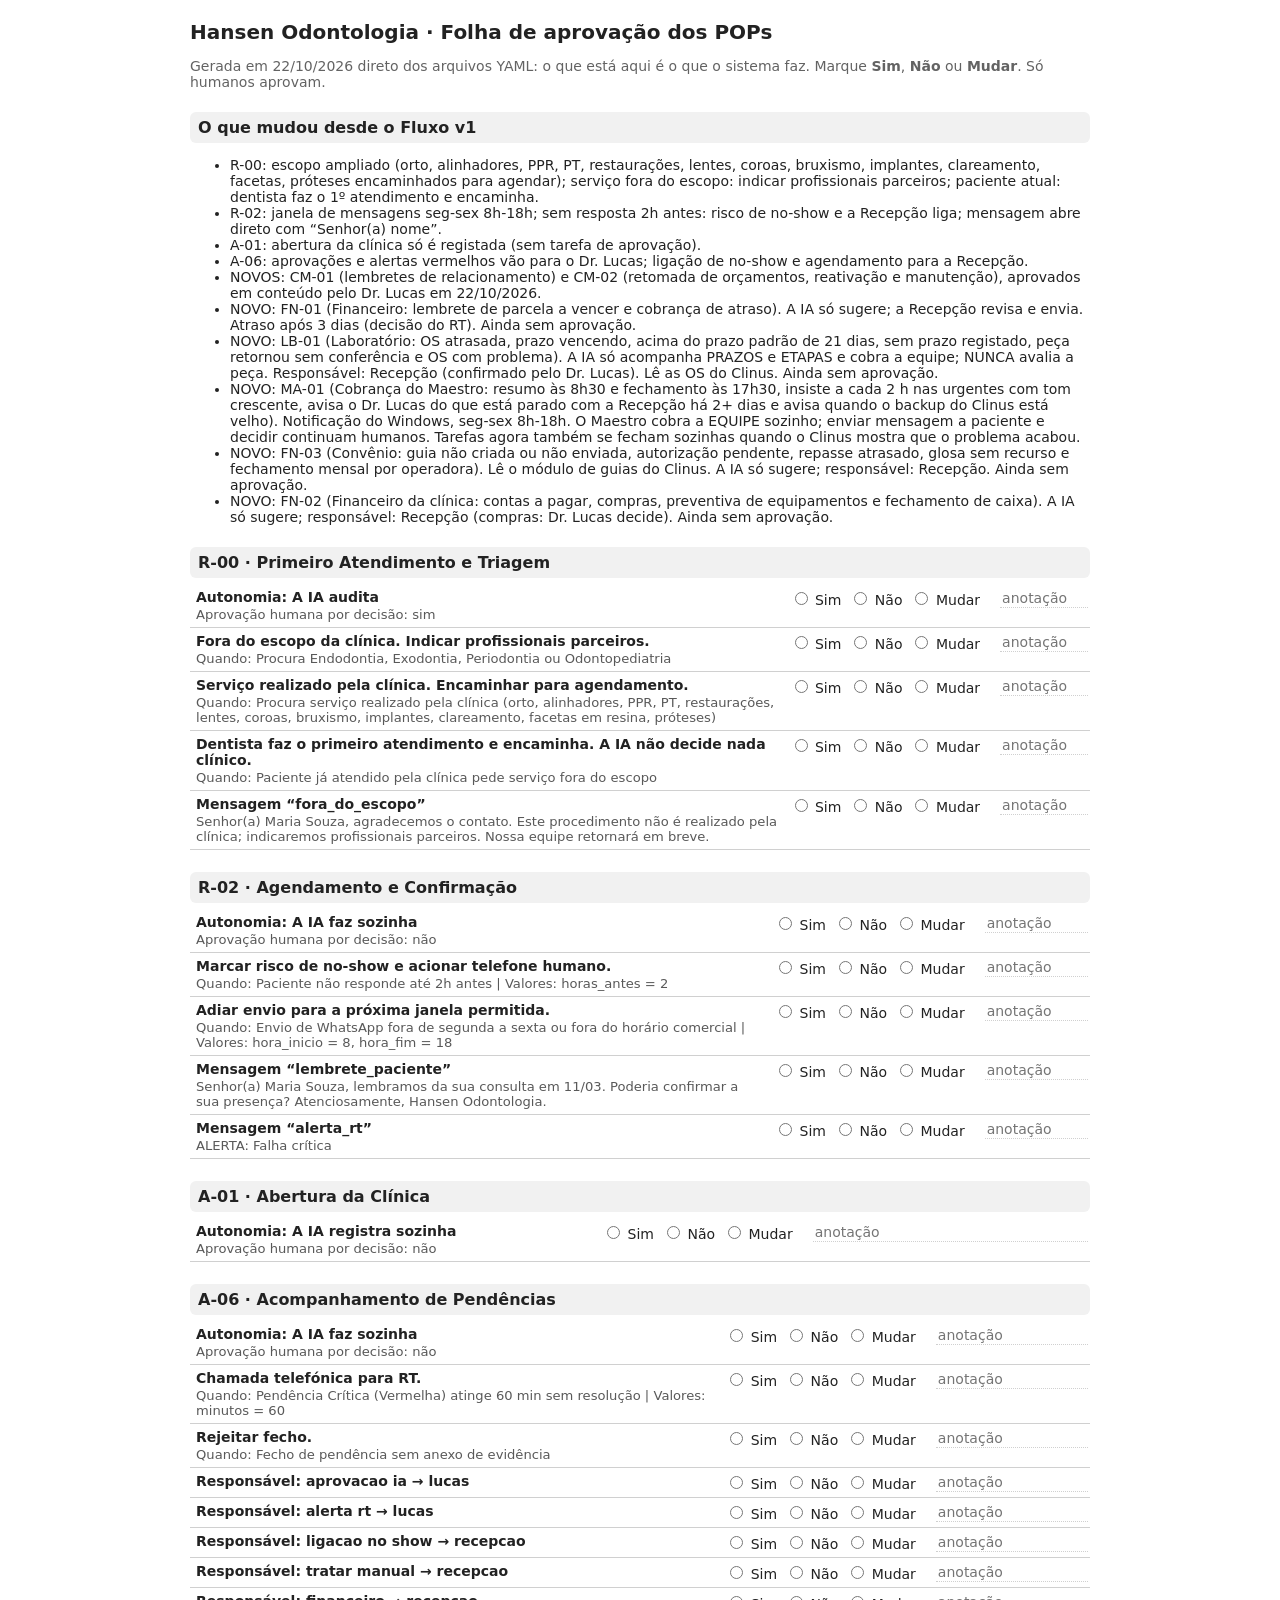
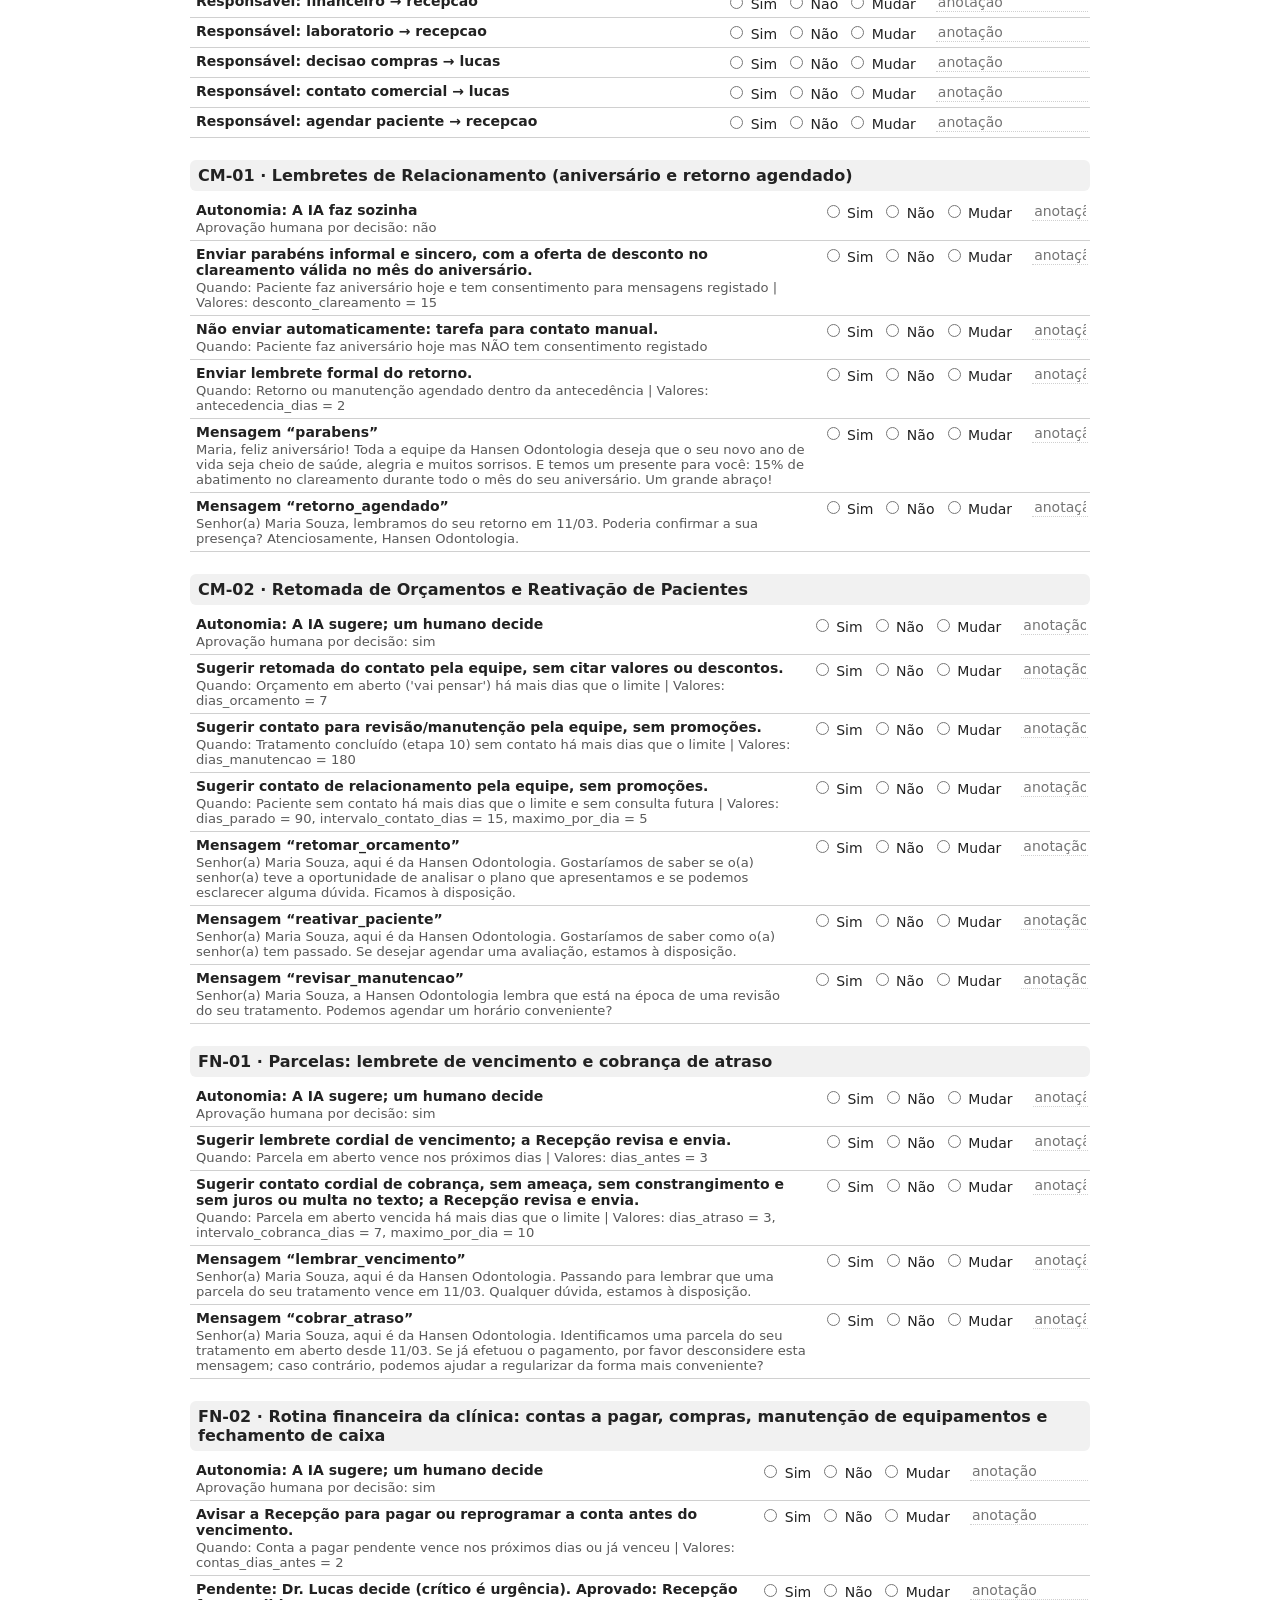
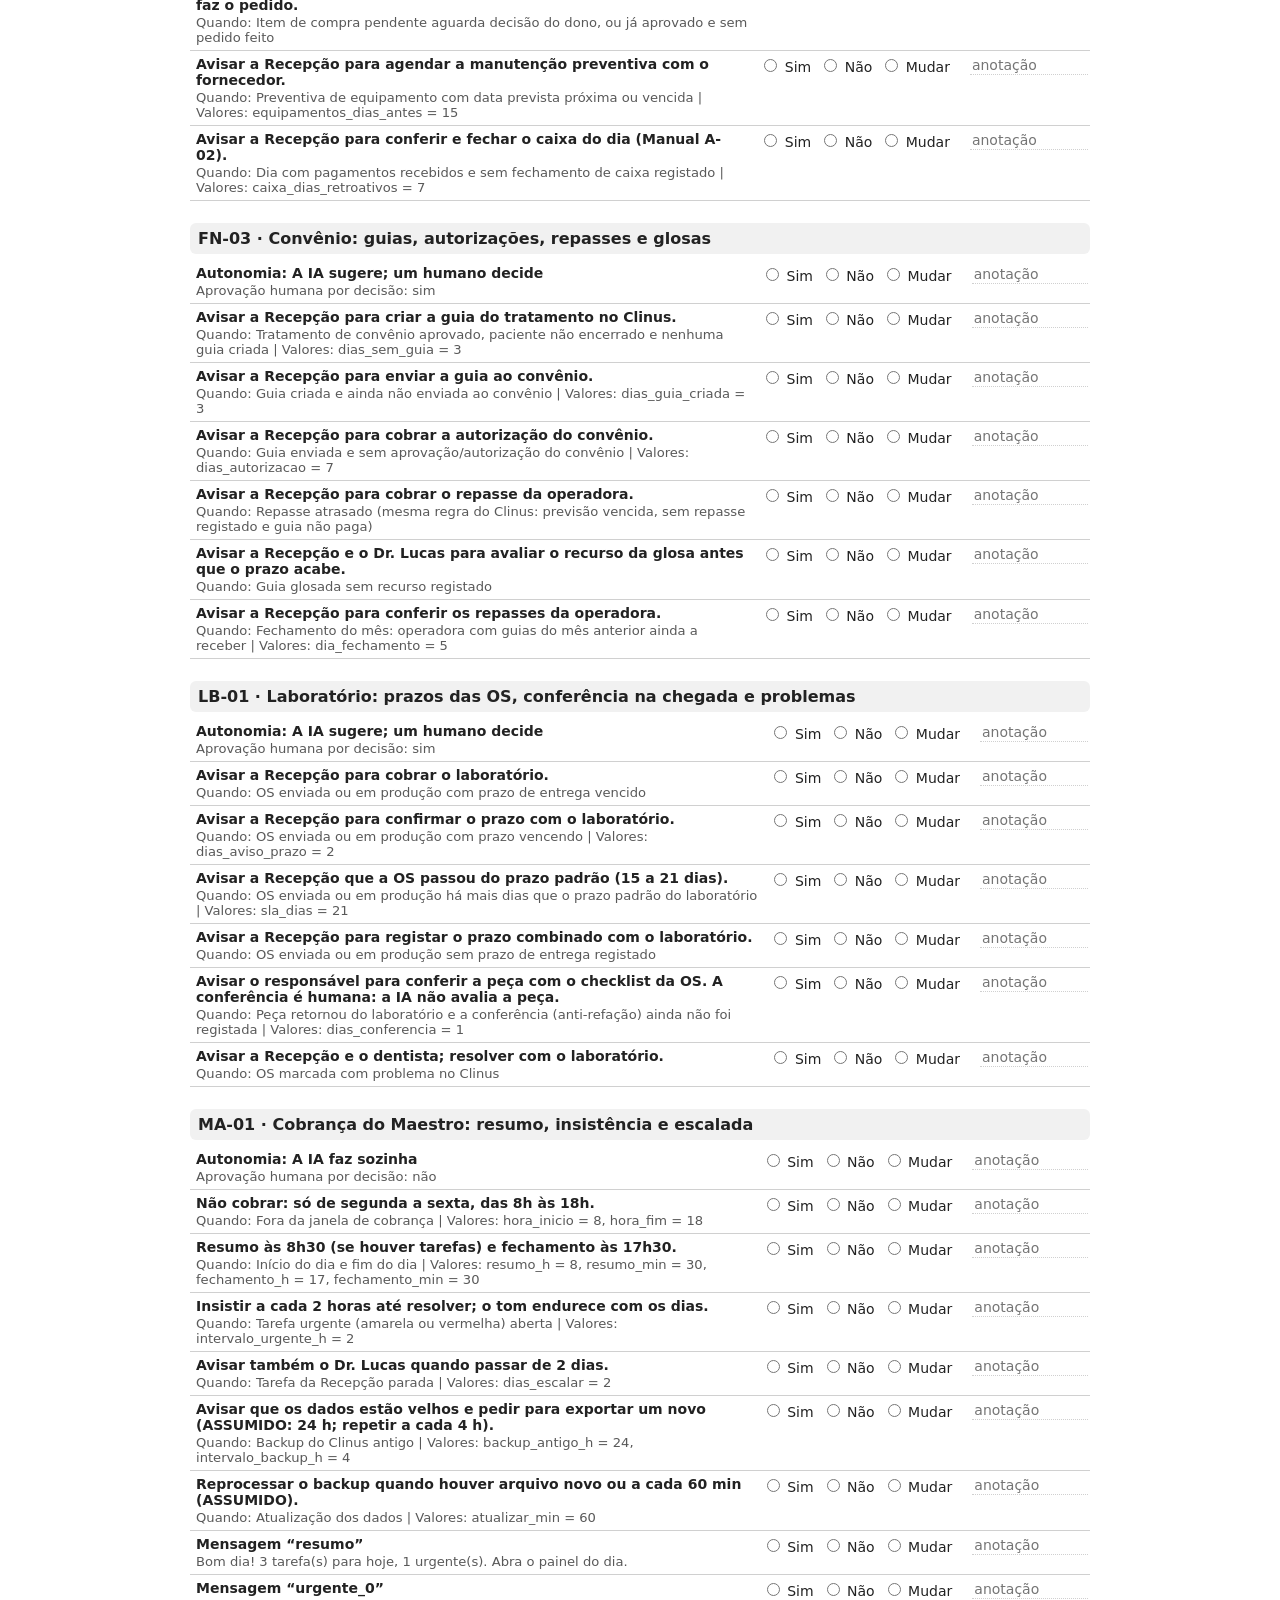
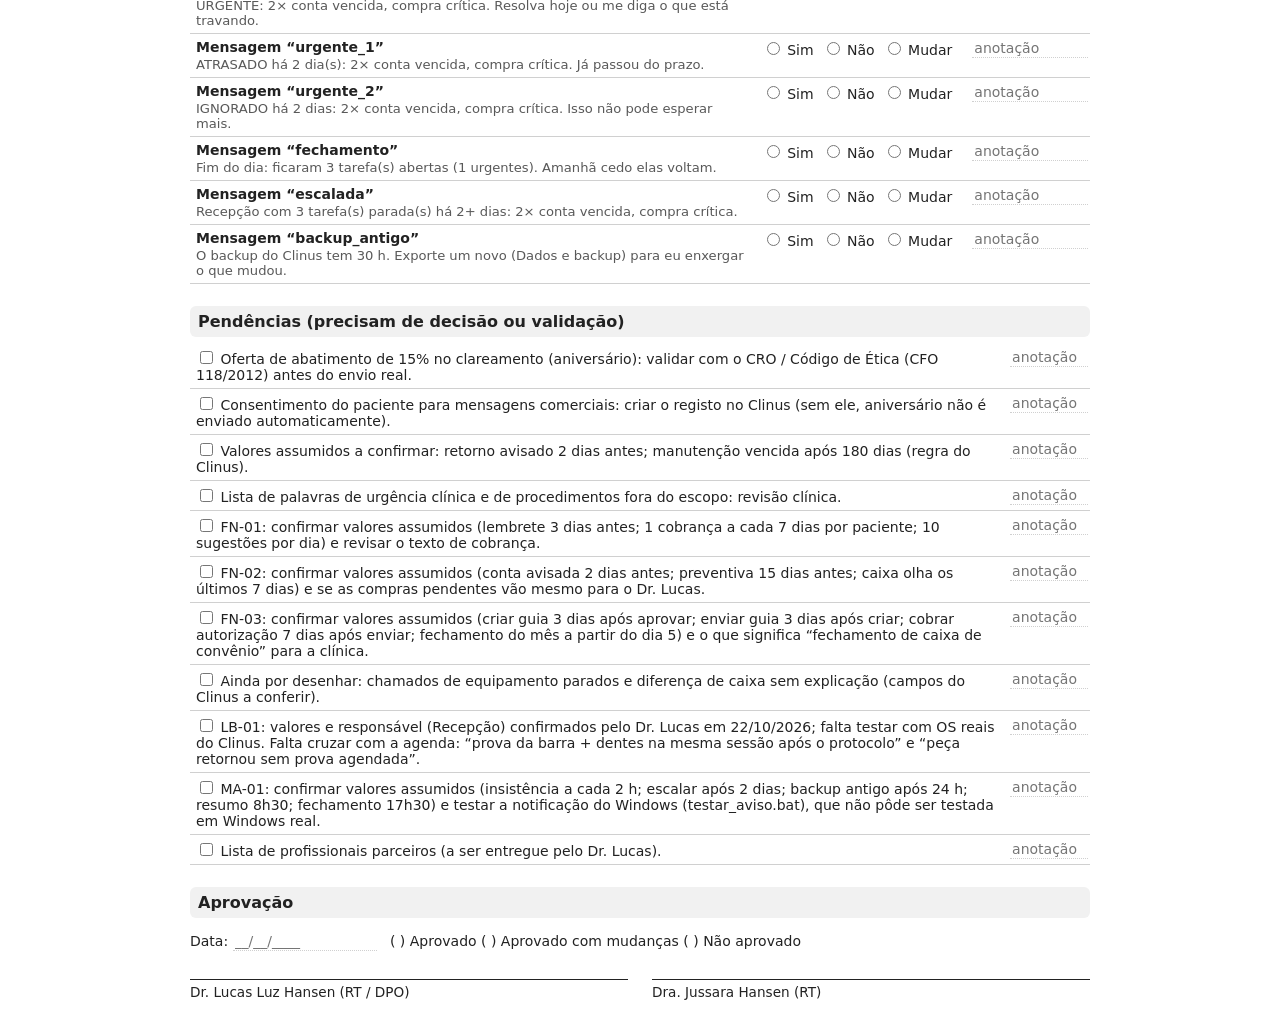
==== commit ba05164d: "Laboratório: responsável e valores confirmados pelo RT Co-Authored-By: Claude Sonnet 5.5 <noreply@an" ====
--- a/docs/folha_aprovacao_pops.html
+++ b/docs/folha_aprovacao_pops.html
@@ -14,9 +14,9 @@
 </style>
 <h1>Hansen Odontologia · Folha de aprovação dos POPs</h1>
 <p class="sub">Gerada em 22/10/2026 direto dos arquivos YAML: o que está aqui é o que o sistema faz. Marque <b>Sim</b>, <b>Não</b> ou <b>Mudar</b>. Só humanos aprovam.</p>
-<h2>O que mudou desde o Fluxo v1</h2><ul><li>R-00: escopo ampliado (orto, alinhadores, PPR, PT, restaurações, lentes, coroas, bruxismo, implantes, clareamento, facetas, próteses encaminhados para agendar); serviço fora do escopo: indicar profissionais parceiros; paciente atual: dentista faz o 1º atendimento e encaminha.</li><li>R-02: janela de mensagens seg-sex 8h-18h; sem resposta 2h antes: risco de no-show e a Recepção liga; mensagem abre direto com “Senhor(a) nome”.</li><li>A-01: abertura da clínica só é registada (sem tarefa de aprovação).</li><li>A-06: aprovações e alertas vermelhos vão para o Dr. Lucas; ligação de no-show e agendamento para a Recepção.</li><li>NOVOS: CM-01 (lembretes de relacionamento) e CM-02 (retomada de orçamentos, reativação e manutenção), aprovados em conteúdo pelo Dr. Lucas em 22/10/2026.</li><li>NOVO: FN-01 (Financeiro: lembrete de parcela a vencer e cobrança de atraso). A IA só sugere; a Recepção revisa e envia. Atraso após 3 dias (decisão do RT). Ainda sem aprovação.</li><li>NOVO: LB-01 (Laboratório: OS atrasada, prazo vencendo, acima do prazo padrão de 21 dias, sem prazo registado, peça retornou sem conferência e OS com problema). A IA só acompanha PRAZOS e ETAPAS e cobra a equipe; NUNCA avalia a peça. Responsável: Recepção (assumido). Lê as OS do Clinus. Ainda sem aprovação.</li><li>NOVO: MA-01 (Cobrança do Maestro: resumo às 8h30 e fechamento às 17h30, insiste a cada 2 h nas urgentes com tom crescente, avisa o Dr. Lucas do que está parado com a Recepção há 2+ dias e avisa quando o backup do Clinus está velho). Notificação do Windows, seg-sex 8h-18h. O Maestro cobra a EQUIPE sozinho; enviar mensagem a paciente e decidir continuam humanos. Tarefas agora também se fecham sozinhas quando o Clinus mostra que o problema acabou.</li><li>NOVO: FN-03 (Convênio: guia não criada ou não enviada, autorização pendente, repasse atrasado, glosa sem recurso e fechamento mensal por operadora). Lê o módulo de guias do Clinus. A IA só sugere; responsável: Recepção. Ainda sem aprovação.</li><li>NOVO: FN-02 (Financeiro da clínica: contas a pagar, compras, preventiva de equipamentos e fechamento de caixa). A IA só sugere; responsável: Recepção (compras: Dr. Lucas decide). Ainda sem aprovação.</li></ul>
+<h2>O que mudou desde o Fluxo v1</h2><ul><li>R-00: escopo ampliado (orto, alinhadores, PPR, PT, restaurações, lentes, coroas, bruxismo, implantes, clareamento, facetas, próteses encaminhados para agendar); serviço fora do escopo: indicar profissionais parceiros; paciente atual: dentista faz o 1º atendimento e encaminha.</li><li>R-02: janela de mensagens seg-sex 8h-18h; sem resposta 2h antes: risco de no-show e a Recepção liga; mensagem abre direto com “Senhor(a) nome”.</li><li>A-01: abertura da clínica só é registada (sem tarefa de aprovação).</li><li>A-06: aprovações e alertas vermelhos vão para o Dr. Lucas; ligação de no-show e agendamento para a Recepção.</li><li>NOVOS: CM-01 (lembretes de relacionamento) e CM-02 (retomada de orçamentos, reativação e manutenção), aprovados em conteúdo pelo Dr. Lucas em 22/10/2026.</li><li>NOVO: FN-01 (Financeiro: lembrete de parcela a vencer e cobrança de atraso). A IA só sugere; a Recepção revisa e envia. Atraso após 3 dias (decisão do RT). Ainda sem aprovação.</li><li>NOVO: LB-01 (Laboratório: OS atrasada, prazo vencendo, acima do prazo padrão de 21 dias, sem prazo registado, peça retornou sem conferência e OS com problema). A IA só acompanha PRAZOS e ETAPAS e cobra a equipe; NUNCA avalia a peça. Responsável: Recepção (confirmado pelo Dr. Lucas). Lê as OS do Clinus. Ainda sem aprovação.</li><li>NOVO: MA-01 (Cobrança do Maestro: resumo às 8h30 e fechamento às 17h30, insiste a cada 2 h nas urgentes com tom crescente, avisa o Dr. Lucas do que está parado com a Recepção há 2+ dias e avisa quando o backup do Clinus está velho). Notificação do Windows, seg-sex 8h-18h. O Maestro cobra a EQUIPE sozinho; enviar mensagem a paciente e decidir continuam humanos. Tarefas agora também se fecham sozinhas quando o Clinus mostra que o problema acabou.</li><li>NOVO: FN-03 (Convênio: guia não criada ou não enviada, autorização pendente, repasse atrasado, glosa sem recurso e fechamento mensal por operadora). Lê o módulo de guias do Clinus. A IA só sugere; responsável: Recepção. Ainda sem aprovação.</li><li>NOVO: FN-02 (Financeiro da clínica: contas a pagar, compras, preventiva de equipamentos e fechamento de caixa). A IA só sugere; responsável: Recepção (compras: Dr. Lucas decide). Ainda sem aprovação.</li></ul>
 <h2>R-00 · Primeiro Atendimento e Triagem</h2><table><tr><td><b>Autonomia: A IA audita</b><div class="d">Aprovação humana por decisão: sim</div></td><td class="r"><label><input type="radio" name="R-00-n"> Sim</label><label><input type="radio" name="R-00-n"> Não</label><label><input type="radio" name="R-00-n"> Mudar</label></td><td><input class="nota" placeholder="anotação"></td></tr><tr><td><b>Fora do escopo da clínica. Indicar profissionais parceiros.</b><div class="d">Quando: Procura Endodontia, Exodontia, Periodontia ou Odontopediatria</div></td><td class="r"><label><input type="radio" name="R-00-r0"> Sim</label><label><input type="radio" name="R-00-r0"> Não</label><label><input type="radio" name="R-00-r0"> Mudar</label></td><td><input class="nota" placeholder="anotação"></td></tr><tr><td><b>Serviço realizado pela clínica. Encaminhar para agendamento.</b><div class="d">Quando: Procura serviço realizado pela clínica (orto, alinhadores, PPR, PT, restaurações, lentes, coroas, bruxismo, implantes, clareamento, facetas em resina, próteses)</div></td><td class="r"><label><input type="radio" name="R-00-r1"> Sim</label><label><input type="radio" name="R-00-r1"> Não</label><label><input type="radio" name="R-00-r1"> Mudar</label></td><td><input class="nota" placeholder="anotação"></td></tr><tr><td><b>Dentista faz o primeiro atendimento e encaminha. A IA não decide nada clínico.</b><div class="d">Quando: Paciente já atendido pela clínica pede serviço fora do escopo</div></td><td class="r"><label><input type="radio" name="R-00-r2"> Sim</label><label><input type="radio" name="R-00-r2"> Não</label><label><input type="radio" name="R-00-r2"> Mudar</label></td><td><input class="nota" placeholder="anotação"></td></tr><tr><td><b>Mensagem “fora_do_escopo”</b><div class="d">Senhor(a) Maria Souza, agradecemos o contato. Este procedimento não é realizado pela clínica; indicaremos profissionais parceiros. Nossa equipe retornará em breve.</div></td><td class="r"><label><input type="radio" name="R-00-m0"> Sim</label><label><input type="radio" name="R-00-m0"> Não</label><label><input type="radio" name="R-00-m0"> Mudar</label></td><td><input class="nota" placeholder="anotação"></td></tr></table><h2>R-02 · Agendamento e Confirmação</h2><table><tr><td><b>Autonomia: A IA faz sozinha</b><div class="d">Aprovação humana por decisão: não</div></td><td class="r"><label><input type="radio" name="R-02-n"> Sim</label><label><input type="radio" name="R-02-n"> Não</label><label><input type="radio" name="R-02-n"> Mudar</label></td><td><input class="nota" placeholder="anotação"></td></tr><tr><td><b>Marcar risco de no-show e acionar telefone humano.</b><div class="d">Quando: Paciente não responde até 2h antes | Valores: horas_antes = 2</div></td><td class="r"><label><input type="radio" name="R-02-r0"> Sim</label><label><input type="radio" name="R-02-r0"> Não</label><label><input type="radio" name="R-02-r0"> Mudar</label></td><td><input class="nota" placeholder="anotação"></td></tr><tr><td><b>Adiar envio para a próxima janela permitida.</b><div class="d">Quando: Envio de WhatsApp fora de segunda a sexta ou fora do horário comercial | Valores: hora_inicio = 8, hora_fim = 18</div></td><td class="r"><label><input type="radio" name="R-02-r1"> Sim</label><label><input type="radio" name="R-02-r1"> Não</label><label><input type="radio" name="R-02-r1"> Mudar</label></td><td><input class="nota" placeholder="anotação"></td></tr><tr><td><b>Mensagem “lembrete_paciente”</b><div class="d">Senhor(a) Maria Souza, lembramos da sua consulta em 11/03. Poderia confirmar a sua presença? Atenciosamente, Hansen Odontologia.</div></td><td class="r"><label><input type="radio" name="R-02-m0"> Sim</label><label><input type="radio" name="R-02-m0"> Não</label><label><input type="radio" name="R-02-m0"> Mudar</label></td><td><input class="nota" placeholder="anotação"></td></tr><tr><td><b>Mensagem “alerta_rt”</b><div class="d">ALERTA: Falha crítica</div></td><td class="r"><label><input type="radio" name="R-02-m1"> Sim</label><label><input type="radio" name="R-02-m1"> Não</label><label><input type="radio" name="R-02-m1"> Mudar</label></td><td><input class="nota" placeholder="anotação"></td></tr></table><h2>A-01 · Abertura da Clínica</h2><table><tr><td><b>Autonomia: A IA registra sozinha</b><div class="d">Aprovação humana por decisão: não</div></td><td class="r"><label><input type="radio" name="A-01-n"> Sim</label><label><input type="radio" name="A-01-n"> Não</label><label><input type="radio" name="A-01-n"> Mudar</label></td><td><input class="nota" placeholder="anotação"></td></tr></table><h2>A-06 · Acompanhamento de Pendências</h2><table><tr><td><b>Autonomia: A IA faz sozinha</b><div class="d">Aprovação humana por decisão: não</div></td><td class="r"><label><input type="radio" name="A-06-n"> Sim</label><label><input type="radio" name="A-06-n"> Não</label><label><input type="radio" name="A-06-n"> Mudar</label></td><td><input class="nota" placeholder="anotação"></td></tr><tr><td><b>Chamada telefónica para RT.</b><div class="d">Quando: Pendência Crítica (Vermelha) atinge 60 min sem resolução | Valores: minutos = 60</div></td><td class="r"><label><input type="radio" name="A-06-r0"> Sim</label><label><input type="radio" name="A-06-r0"> Não</label><label><input type="radio" name="A-06-r0"> Mudar</label></td><td><input class="nota" placeholder="anotação"></td></tr><tr><td><b>Rejeitar fecho.</b><div class="d">Quando: Fecho de pendência sem anexo de evidência</div></td><td class="r"><label><input type="radio" name="A-06-r1"> Sim</label><label><input type="radio" name="A-06-r1"> Não</label><label><input type="radio" name="A-06-r1"> Mudar</label></td><td><input class="nota" placeholder="anotação"></td></tr><tr><td><b>Responsável: aprovacao ia → lucas</b></td><td class="r"><label><input type="radio" name="A-06-p0"> Sim</label><label><input type="radio" name="A-06-p0"> Não</label><label><input type="radio" name="A-06-p0"> Mudar</label></td><td><input class="nota" placeholder="anotação"></td></tr><tr><td><b>Responsável: alerta rt → lucas</b></td><td class="r"><label><input type="radio" name="A-06-p1"> Sim</label><label><input type="radio" name="A-06-p1"> Não</label><label><input type="radio" name="A-06-p1"> Mudar</label></td><td><input class="nota" placeholder="anotação"></td></tr><tr><td><b>Responsável: ligacao no show → recepcao</b></td><td class="r"><label><input type="radio" name="A-06-p2"> Sim</label><label><input type="radio" name="A-06-p2"> Não</label><label><input type="radio" name="A-06-p2"> Mudar</label></td><td><input class="nota" placeholder="anotação"></td></tr><tr><td><b>Responsável: tratar manual → recepcao</b></td><td class="r"><label><input type="radio" name="A-06-p3"> Sim</label><label><input type="radio" name="A-06-p3"> Não</label><label><input type="radio" name="A-06-p3"> Mudar</label></td><td><input class="nota" placeholder="anotação"></td></tr><tr><td><b>Responsável: financeiro → recepcao</b></td><td class="r"><label><input type="radio" name="A-06-p4"> Sim</label><label><input type="radio" name="A-06-p4"> Não</label><label><input type="radio" name="A-06-p4"> Mudar</label></td><td><input class="nota" placeholder="anotação"></td></tr><tr><td><b>Responsável: laboratorio → recepcao</b></td><td class="r"><label><input type="radio" name="A-06-p5"> Sim</label><label><input type="radio" name="A-06-p5"> Não</label><label><input type="radio" name="A-06-p5"> Mudar</label></td><td><input class="nota" placeholder="anotação"></td></tr><tr><td><b>Responsável: decisao compras → lucas</b></td><td class="r"><label><input type="radio" name="A-06-p6"> Sim</label><label><input type="radio" name="A-06-p6"> Não</label><label><input type="radio" name="A-06-p6"> Mudar</label></td><td><input class="nota" placeholder="anotação"></td></tr><tr><td><b>Responsável: contato comercial → lucas</b></td><td class="r"><label><input type="radio" name="A-06-p7"> Sim</label><label><input type="radio" name="A-06-p7"> Não</label><label><input type="radio" name="A-06-p7"> Mudar</label></td><td><input class="nota" placeholder="anotação"></td></tr><tr><td><b>Responsável: agendar paciente → recepcao</b></td><td class="r"><label><input type="radio" name="A-06-p8"> Sim</label><label><input type="radio" name="A-06-p8"> Não</label><label><input type="radio" name="A-06-p8"> Mudar</label></td><td><input class="nota" placeholder="anotação"></td></tr></table><h2>CM-01 · Lembretes de Relacionamento (aniversário e retorno agendado)</h2><table><tr><td><b>Autonomia: A IA faz sozinha</b><div class="d">Aprovação humana por decisão: não</div></td><td class="r"><label><input type="radio" name="CM-01-n"> Sim</label><label><input type="radio" name="CM-01-n"> Não</label><label><input type="radio" name="CM-01-n"> Mudar</label></td><td><input class="nota" placeholder="anotação"></td></tr><tr><td><b>Enviar parabéns informal e sincero, com a oferta de desconto no clareamento válida no mês do aniversário.</b><div class="d">Quando: Paciente faz aniversário hoje e tem consentimento para mensagens registado | Valores: desconto_clareamento = 15</div></td><td class="r"><label><input type="radio" name="CM-01-r0"> Sim</label><label><input type="radio" name="CM-01-r0"> Não</label><label><input type="radio" name="CM-01-r0"> Mudar</label></td><td><input class="nota" placeholder="anotação"></td></tr><tr><td><b>Não enviar automaticamente: tarefa para contato manual.</b><div class="d">Quando: Paciente faz aniversário hoje mas NÃO tem consentimento registado</div></td><td class="r"><label><input type="radio" name="CM-01-r1"> Sim</label><label><input type="radio" name="CM-01-r1"> Não</label><label><input type="radio" name="CM-01-r1"> Mudar</label></td><td><input class="nota" placeholder="anotação"></td></tr><tr><td><b>Enviar lembrete formal do retorno.</b><div class="d">Quando: Retorno ou manutenção agendado dentro da antecedência | Valores: antecedencia_dias = 2</div></td><td class="r"><label><input type="radio" name="CM-01-r2"> Sim</label><label><input type="radio" name="CM-01-r2"> Não</label><label><input type="radio" name="CM-01-r2"> Mudar</label></td><td><input class="nota" placeholder="anotação"></td></tr><tr><td><b>Mensagem “parabens”</b><div class="d">Maria, feliz aniversário! Toda a equipe da Hansen Odontologia deseja que o seu novo ano de vida seja cheio de saúde, alegria e muitos sorrisos. E temos um presente para você: 15% de abatimento no clareamento durante todo o mês do seu aniversário. Um grande abraço!</div></td><td class="r"><label><input type="radio" name="CM-01-m0"> Sim</label><label><input type="radio" name="CM-01-m0"> Não</label><label><input type="radio" name="CM-01-m0"> Mudar</label></td><td><input class="nota" placeholder="anotação"></td></tr><tr><td><b>Mensagem “retorno_agendado”</b><div class="d">Senhor(a) Maria Souza, lembramos do seu retorno em 11/03. Poderia confirmar a sua presença? Atenciosamente, Hansen Odontologia.</div></td><td class="r"><label><input type="radio" name="CM-01-m2"> Sim</label><label><input type="radio" name="CM-01-m2"> Não</label><label><input type="radio" name="CM-01-m2"> Mudar</label></td><td><input class="nota" placeholder="anotação"></td></tr></table><h2>CM-02 · Retomada de Orçamentos e Reativação de Pacientes</h2><table><tr><td><b>Autonomia: A IA sugere; um humano decide</b><div class="d">Aprovação humana por decisão: sim</div></td><td class="r"><label><input type="radio" name="CM-02-n"> Sim</label><label><input type="radio" name="CM-02-n"> Não</label><label><input type="radio" name="CM-02-n"> Mudar</label></td><td><input class="nota" placeholder="anotação"></td></tr><tr><td><b>Sugerir retomada do contato pela equipe, sem citar valores ou descontos.</b><div class="d">Quando: Orçamento em aberto (&#x27;vai pensar&#x27;) há mais dias que o limite | Valores: dias_orcamento = 7</div></td><td class="r"><label><input type="radio" name="CM-02-r0"> Sim</label><label><input type="radio" name="CM-02-r0"> Não</label><label><input type="radio" name="CM-02-r0"> Mudar</label></td><td><input class="nota" placeholder="anotação"></td></tr><tr><td><b>Sugerir contato para revisão/manutenção pela equipe, sem promoções.</b><div class="d">Quando: Tratamento concluído (etapa 10) sem contato há mais dias que o limite | Valores: dias_manutencao = 180</div></td><td class="r"><label><input type="radio" name="CM-02-r1"> Sim</label><label><input type="radio" name="CM-02-r1"> Não</label><label><input type="radio" name="CM-02-r1"> Mudar</label></td><td><input class="nota" placeholder="anotação"></td></tr><tr><td><b>Sugerir contato de relacionamento pela equipe, sem promoções.</b><div class="d">Quando: Paciente sem contato há mais dias que o limite e sem consulta futura | Valores: dias_parado = 90, intervalo_contato_dias = 15, maximo_por_dia = 5</div></td><td class="r"><label><input type="radio" name="CM-02-r2"> Sim</label><label><input type="radio" name="CM-02-r2"> Não</label><label><input type="radio" name="CM-02-r2"> Mudar</label></td><td><input class="nota" placeholder="anotação"></td></tr><tr><td><b>Mensagem “retomar_orcamento”</b><div class="d">Senhor(a) Maria Souza, aqui é da Hansen Odontologia. Gostaríamos de saber se o(a) senhor(a) teve a oportunidade de analisar o plano que apresentamos e se podemos esclarecer alguma dúvida. Ficamos à disposição.</div></td><td class="r"><label><input type="radio" name="CM-02-m0"> Sim</label><label><input type="radio" name="CM-02-m0"> Não</label><label><input type="radio" name="CM-02-m0"> Mudar</label></td><td><input class="nota" placeholder="anotação"></td></tr><tr><td><b>Mensagem “reativar_paciente”</b><div class="d">Senhor(a) Maria Souza, aqui é da Hansen Odontologia. Gostaríamos de saber como o(a) senhor(a) tem passado. Se desejar agendar uma avaliação, estamos à disposição.</div></td><td class="r"><label><input type="radio" name="CM-02-m1"> Sim</label><label><input type="radio" name="CM-02-m1"> Não</label><label><input type="radio" name="CM-02-m1"> Mudar</label></td><td><input class="nota" placeholder="anotação"></td></tr><tr><td><b>Mensagem “revisar_manutencao”</b><div class="d">Senhor(a) Maria Souza, a Hansen Odontologia lembra que está na época de uma revisão do seu tratamento. Podemos agendar um horário conveniente?</div></td><td class="r"><label><input type="radio" name="CM-02-m2"> Sim</label><label><input type="radio" name="CM-02-m2"> Não</label><label><input type="radio" name="CM-02-m2"> Mudar</label></td><td><input class="nota" placeholder="anotação"></td></tr></table><h2>FN-01 · Parcelas: lembrete de vencimento e cobrança de atraso</h2><table><tr><td><b>Autonomia: A IA sugere; um humano decide</b><div class="d">Aprovação humana por decisão: sim</div></td><td class="r"><label><input type="radio" name="FN-01-n"> Sim</label><label><input type="radio" name="FN-01-n"> Não</label><label><input type="radio" name="FN-01-n"> Mudar</label></td><td><input class="nota" placeholder="anotação"></td></tr><tr><td><b>Sugerir lembrete cordial de vencimento; a Recepção revisa e envia.</b><div class="d">Quando: Parcela em aberto vence nos próximos dias | Valores: dias_antes = 3</div></td><td class="r"><label><input type="radio" name="FN-01-r0"> Sim</label><label><input type="radio" name="FN-01-r0"> Não</label><label><input type="radio" name="FN-01-r0"> Mudar</label></td><td><input class="nota" placeholder="anotação"></td></tr><tr><td><b>Sugerir contato cordial de cobrança, sem ameaça, sem constrangimento e sem juros ou multa no texto; a Recepção revisa e envia.</b><div class="d">Quando: Parcela em aberto vencida há mais dias que o limite | Valores: dias_atraso = 3, intervalo_cobranca_dias = 7, maximo_por_dia = 10</div></td><td class="r"><label><input type="radio" name="FN-01-r1"> Sim</label><label><input type="radio" name="FN-01-r1"> Não</label><label><input type="radio" name="FN-01-r1"> Mudar</label></td><td><input class="nota" placeholder="anotação"></td></tr><tr><td><b>Mensagem “lembrar_vencimento”</b><div class="d">Senhor(a) Maria Souza, aqui é da Hansen Odontologia. Passando para lembrar que uma parcela do seu tratamento vence em 11/03. Qualquer dúvida, estamos à disposição.</div></td><td class="r"><label><input type="radio" name="FN-01-m0"> Sim</label><label><input type="radio" name="FN-01-m0"> Não</label><label><input type="radio" name="FN-01-m0"> Mudar</label></td><td><input class="nota" placeholder="anotação"></td></tr><tr><td><b>Mensagem “cobrar_atraso”</b><div class="d">Senhor(a) Maria Souza, aqui é da Hansen Odontologia. Identificamos uma parcela do seu tratamento em aberto desde 11/03. Se já efetuou o pagamento, por favor desconsidere esta mensagem; caso contrário, podemos ajudar a regularizar da forma mais conveniente?</div></td><td class="r"><label><input type="radio" name="FN-01-m1"> Sim</label><label><input type="radio" name="FN-01-m1"> Não</label><label><input type="radio" name="FN-01-m1"> Mudar</label></td><td><input class="nota" placeholder="anotação"></td></tr></table><h2>FN-02 · Rotina financeira da clínica: contas a pagar, compras, manutenção de equipamentos e fechamento de caixa</h2><table><tr><td><b>Autonomia: A IA sugere; um humano decide</b><div class="d">Aprovação humana por decisão: sim</div></td><td class="r"><label><input type="radio" name="FN-02-n"> Sim</label><label><input type="radio" name="FN-02-n"> Não</label><label><input type="radio" name="FN-02-n"> Mudar</label></td><td><input class="nota" placeholder="anotação"></td></tr><tr><td><b>Avisar a Recepção para pagar ou reprogramar a conta antes do vencimento.</b><div class="d">Quando: Conta a pagar pendente vence nos próximos dias ou já venceu | Valores: contas_dias_antes = 2</div></td><td class="r"><label><input type="radio" name="FN-02-r0"> Sim</label><label><input type="radio" name="FN-02-r0"> Não</label><label><input type="radio" name="FN-02-r0"> Mudar</label></td><td><input class="nota" placeholder="anotação"></td></tr><tr><td><b>Pendente: Dr. Lucas decide (crítico é urgência). Aprovado: Recepção faz o pedido.</b><div class="d">Quando: Item de compra pendente aguarda decisão do dono, ou já aprovado e sem pedido feito</div></td><td class="r"><label><input type="radio" name="FN-02-r1"> Sim</label><label><input type="radio" name="FN-02-r1"> Não</label><label><input type="radio" name="FN-02-r1"> Mudar</label></td><td><input class="nota" placeholder="anotação"></td></tr><tr><td><b>Avisar a Recepção para agendar a manutenção preventiva com o fornecedor.</b><div class="d">Quando: Preventiva de equipamento com data prevista próxima ou vencida | Valores: equipamentos_dias_antes = 15</div></td><td class="r"><label><input type="radio" name="FN-02-r2"> Sim</label><label><input type="radio" name="FN-02-r2"> Não</label><label><input type="radio" name="FN-02-r2"> Mudar</label></td><td><input class="nota" placeholder="anotação"></td></tr><tr><td><b>Avisar a Recepção para conferir e fechar o caixa do dia (Manual A-02).</b><div class="d">Quando: Dia com pagamentos recebidos e sem fechamento de caixa registado | Valores: caixa_dias_retroativos = 7</div></td><td class="r"><label><input type="radio" name="FN-02-r3"> Sim</label><label><input type="radio" name="FN-02-r3"> Não</label><label><input type="radio" name="FN-02-r3"> Mudar</label></td><td><input class="nota" placeholder="anotação"></td></tr></table><h2>FN-03 · Convênio: guias, autorizações, repasses e glosas</h2><table><tr><td><b>Autonomia: A IA sugere; um humano decide</b><div class="d">Aprovação humana por decisão: sim</div></td><td class="r"><label><input type="radio" name="FN-03-n"> Sim</label><label><input type="radio" name="FN-03-n"> Não</label><label><input type="radio" name="FN-03-n"> Mudar</label></td><td><input class="nota" placeholder="anotação"></td></tr><tr><td><b>Avisar a Recepção para criar a guia do tratamento no Clinus.</b><div class="d">Quando: Tratamento de convênio aprovado, paciente não encerrado e nenhuma guia criada | Valores: dias_sem_guia = 3</div></td><td class="r"><label><input type="radio" name="FN-03-r0"> Sim</label><label><input type="radio" name="FN-03-r0"> Não</label><label><input type="radio" name="FN-03-r0"> Mudar</label></td><td><input class="nota" placeholder="anotação"></td></tr><tr><td><b>Avisar a Recepção para enviar a guia ao convênio.</b><div class="d">Quando: Guia criada e ainda não enviada ao convênio | Valores: dias_guia_criada = 3</div></td><td class="r"><label><input type="radio" name="FN-03-r1"> Sim</label><label><input type="radio" name="FN-03-r1"> Não</label><label><input type="radio" name="FN-03-r1"> Mudar</label></td><td><input class="nota" placeholder="anotação"></td></tr><tr><td><b>Avisar a Recepção para cobrar a autorização do convênio.</b><div class="d">Quando: Guia enviada e sem aprovação/autorização do convênio | Valores: dias_autorizacao = 7</div></td><td class="r"><label><input type="radio" name="FN-03-r2"> Sim</label><label><input type="radio" name="FN-03-r2"> Não</label><label><input type="radio" name="FN-03-r2"> Mudar</label></td><td><input class="nota" placeholder="anotação"></td></tr><tr><td><b>Avisar a Recepção para cobrar o repasse da operadora.</b><div class="d">Quando: Repasse atrasado (mesma regra do Clinus: previsão vencida, sem repasse registado e guia não paga)</div></td><td class="r"><label><input type="radio" name="FN-03-r3"> Sim</label><label><input type="radio" name="FN-03-r3"> Não</label><label><input type="radio" name="FN-03-r3"> Mudar</label></td><td><input class="nota" placeholder="anotação"></td></tr><tr><td><b>Avisar a Recepção e o Dr. Lucas para avaliar o recurso da glosa antes que o prazo acabe.</b><div class="d">Quando: Guia glosada sem recurso registado</div></td><td class="r"><label><input type="radio" name="FN-03-r4"> Sim</label><label><input type="radio" name="FN-03-r4"> Não</label><label><input type="radio" name="FN-03-r4"> Mudar</label></td><td><input class="nota" placeholder="anotação"></td></tr><tr><td><b>Avisar a Recepção para conferir os repasses da operadora.</b><div class="d">Quando: Fechamento do mês: operadora com guias do mês anterior ainda a receber | Valores: dia_fechamento = 5</div></td><td class="r"><label><input type="radio" name="FN-03-r5"> Sim</label><label><input type="radio" name="FN-03-r5"> Não</label><label><input type="radio" name="FN-03-r5"> Mudar</label></td><td><input class="nota" placeholder="anotação"></td></tr></table><h2>LB-01 · Laboratório: prazos das OS, conferência na chegada e problemas</h2><table><tr><td><b>Autonomia: A IA sugere; um humano decide</b><div class="d">Aprovação humana por decisão: sim</div></td><td class="r"><label><input type="radio" name="LB-01-n"> Sim</label><label><input type="radio" name="LB-01-n"> Não</label><label><input type="radio" name="LB-01-n"> Mudar</label></td><td><input class="nota" placeholder="anotação"></td></tr><tr><td><b>Avisar a Recepção para cobrar o laboratório.</b><div class="d">Quando: OS enviada ou em produção com prazo de entrega vencido</div></td><td class="r"><label><input type="radio" name="LB-01-r0"> Sim</label><label><input type="radio" name="LB-01-r0"> Não</label><label><input type="radio" name="LB-01-r0"> Mudar</label></td><td><input class="nota" placeholder="anotação"></td></tr><tr><td><b>Avisar a Recepção para confirmar o prazo com o laboratório.</b><div class="d">Quando: OS enviada ou em produção com prazo vencendo | Valores: dias_aviso_prazo = 2</div></td><td class="r"><label><input type="radio" name="LB-01-r1"> Sim</label><label><input type="radio" name="LB-01-r1"> Não</label><label><input type="radio" name="LB-01-r1"> Mudar</label></td><td><input class="nota" placeholder="anotação"></td></tr><tr><td><b>Avisar a Recepção que a OS passou do prazo padrão (15 a 21 dias).</b><div class="d">Quando: OS enviada ou em produção há mais dias que o prazo padrão do laboratório | Valores: sla_dias = 21</div></td><td class="r"><label><input type="radio" name="LB-01-r2"> Sim</label><label><input type="radio" name="LB-01-r2"> Não</label><label><input type="radio" name="LB-01-r2"> Mudar</label></td><td><input class="nota" placeholder="anotação"></td></tr><tr><td><b>Avisar a Recepção para registar o prazo combinado com o laboratório.</b><div class="d">Quando: OS enviada ou em produção sem prazo de entrega registado</div></td><td class="r"><label><input type="radio" name="LB-01-r3"> Sim</label><label><input type="radio" name="LB-01-r3"> Não</label><label><input type="radio" name="LB-01-r3"> Mudar</label></td><td><input class="nota" placeholder="anotação"></td></tr><tr><td><b>Avisar o responsável para conferir a peça com o checklist da OS. A conferência é humana: a IA não avalia a peça.</b><div class="d">Quando: Peça retornou do laboratório e a conferência (anti-refação) ainda não foi registada | Valores: dias_conferencia = 1</div></td><td class="r"><label><input type="radio" name="LB-01-r4"> Sim</label><label><input type="radio" name="LB-01-r4"> Não</label><label><input type="radio" name="LB-01-r4"> Mudar</label></td><td><input class="nota" placeholder="anotação"></td></tr><tr><td><b>Avisar a Recepção e o dentista; resolver com o laboratório.</b><div class="d">Quando: OS marcada com problema no Clinus</div></td><td class="r"><label><input type="radio" name="LB-01-r5"> Sim</label><label><input type="radio" name="LB-01-r5"> Não</label><label><input type="radio" name="LB-01-r5"> Mudar</label></td><td><input class="nota" placeholder="anotação"></td></tr></table><h2>MA-01 · Cobrança do Maestro: resumo, insistência e escalada</h2><table><tr><td><b>Autonomia: A IA faz sozinha</b><div class="d">Aprovação humana por decisão: não</div></td><td class="r"><label><input type="radio" name="MA-01-n"> Sim</label><label><input type="radio" name="MA-01-n"> Não</label><label><input type="radio" name="MA-01-n"> Mudar</label></td><td><input class="nota" placeholder="anotação"></td></tr><tr><td><b>Não cobrar: só de segunda a sexta, das 8h às 18h.</b><div class="d">Quando: Fora da janela de cobrança | Valores: hora_inicio = 8, hora_fim = 18</div></td><td class="r"><label><input type="radio" name="MA-01-r0"> Sim</label><label><input type="radio" name="MA-01-r0"> Não</label><label><input type="radio" name="MA-01-r0"> Mudar</label></td><td><input class="nota" placeholder="anotação"></td></tr><tr><td><b>Resumo às 8h30 (se houver tarefas) e fechamento às 17h30.</b><div class="d">Quando: Início do dia e fim do dia | Valores: resumo_h = 8, resumo_min = 30, fechamento_h = 17, fechamento_min = 30</div></td><td class="r"><label><input type="radio" name="MA-01-r1"> Sim</label><label><input type="radio" name="MA-01-r1"> Não</label><label><input type="radio" name="MA-01-r1"> Mudar</label></td><td><input class="nota" placeholder="anotação"></td></tr><tr><td><b>Insistir a cada 2 horas até resolver; o tom endurece com os dias.</b><div class="d">Quando: Tarefa urgente (amarela ou vermelha) aberta | Valores: intervalo_urgente_h = 2</div></td><td class="r"><label><input type="radio" name="MA-01-r2"> Sim</label><label><input type="radio" name="MA-01-r2"> Não</label><label><input type="radio" name="MA-01-r2"> Mudar</label></td><td><input class="nota" placeholder="anotação"></td></tr><tr><td><b>Avisar também o Dr. Lucas quando passar de 2 dias.</b><div class="d">Quando: Tarefa da Recepção parada | Valores: dias_escalar = 2</div></td><td class="r"><label><input type="radio" name="MA-01-r3"> Sim</label><label><input type="radio" name="MA-01-r3"> Não</label><label><input type="radio" name="MA-01-r3"> Mudar</label></td><td><input class="nota" placeholder="anotação"></td></tr><tr><td><b>Avisar que os dados estão velhos e pedir para exportar um novo (ASSUMIDO: 24 h; repetir a cada 4 h).</b><div class="d">Quando: Backup do Clinus antigo | Valores: backup_antigo_h = 24, intervalo_backup_h = 4</div></td><td class="r"><label><input type="radio" name="MA-01-r4"> Sim</label><label><input type="radio" name="MA-01-r4"> Não</label><label><input type="radio" name="MA-01-r4"> Mudar</label></td><td><input class="nota" placeholder="anotação"></td></tr><tr><td><b>Reprocessar o backup quando houver arquivo novo ou a cada 60 min (ASSUMIDO).</b><div class="d">Quando: Atualização dos dados | Valores: atualizar_min = 60</div></td><td class="r"><label><input type="radio" name="MA-01-r5"> Sim</label><label><input type="radio" name="MA-01-r5"> Não</label><label><input type="radio" name="MA-01-r5"> Mudar</label></td><td><input class="nota" placeholder="anotação"></td></tr><tr><td><b>Mensagem “resumo”</b><div class="d">Bom dia! 3 tarefa(s) para hoje, 1 urgente(s). Abra o painel do dia.</div></td><td class="r"><label><input type="radio" name="MA-01-m0"> Sim</label><label><input type="radio" name="MA-01-m0"> Não</label><label><input type="radio" name="MA-01-m0"> Mudar</label></td><td><input class="nota" placeholder="anotação"></td></tr><tr><td><b>Mensagem “urgente_0”</b><div class="d">URGENTE: 2× conta vencida, compra crítica. Resolva hoje ou me diga o que está travando.</div></td><td class="r"><label><input type="radio" name="MA-01-m1"> Sim</label><label><input type="radio" name="MA-01-m1"> Não</label><label><input type="radio" name="MA-01-m1"> Mudar</label></td><td><input class="nota" placeholder="anotação"></td></tr><tr><td><b>Mensagem “urgente_1”</b><div class="d">ATRASADO há 2 dia(s): 2× conta vencida, compra crítica. Já passou do prazo.</div></td><td class="r"><label><input type="radio" name="MA-01-m2"> Sim</label><label><input type="radio" name="MA-01-m2"> Não</label><label><input type="radio" name="MA-01-m2"> Mudar</label></td><td><input class="nota" placeholder="anotação"></td></tr><tr><td><b>Mensagem “urgente_2”</b><div class="d">IGNORADO há 2 dias: 2× conta vencida, compra crítica. Isso não pode esperar mais.</div></td><td class="r"><label><input type="radio" name="MA-01-m3"> Sim</label><label><input type="radio" name="MA-01-m3"> Não</label><label><input type="radio" name="MA-01-m3"> Mudar</label></td><td><input class="nota" placeholder="anotação"></td></tr><tr><td><b>Mensagem “fechamento”</b><div class="d">Fim do dia: ficaram 3 tarefa(s) abertas (1 urgentes). Amanhã cedo elas voltam.</div></td><td class="r"><label><input type="radio" name="MA-01-m4"> Sim</label><label><input type="radio" name="MA-01-m4"> Não</label><label><input type="radio" name="MA-01-m4"> Mudar</label></td><td><input class="nota" placeholder="anotação"></td></tr><tr><td><b>Mensagem “escalada”</b><div class="d">Recepção com 3 tarefa(s) parada(s) há 2+ dias: 2× conta vencida, compra crítica.</div></td><td class="r"><label><input type="radio" name="MA-01-m5"> Sim</label><label><input type="radio" name="MA-01-m5"> Não</label><label><input type="radio" name="MA-01-m5"> Mudar</label></td><td><input class="nota" placeholder="anotação"></td></tr><tr><td><b>Mensagem “backup_antigo”</b><div class="d">O backup do Clinus tem 30 h. Exporte um novo (Dados e backup) para eu enxergar o que mudou.</div></td><td class="r"><label><input type="radio" name="MA-01-m6"> Sim</label><label><input type="radio" name="MA-01-m6"> Não</label><label><input type="radio" name="MA-01-m6"> Mudar</label></td><td><input class="nota" placeholder="anotação"></td></tr></table>
-<h2>Pendências (precisam de decisão ou validação)</h2><table><tr><td><label><input type="checkbox"> Oferta de abatimento de 15% no clareamento (aniversário): validar com o CRO / Código de Ética (CFO 118/2012) antes do envio real.</label></td><td><input class="nota" placeholder="anotação"></td></tr><tr><td><label><input type="checkbox"> Consentimento do paciente para mensagens comerciais: criar o registo no Clinus (sem ele, aniversário não é enviado automaticamente).</label></td><td><input class="nota" placeholder="anotação"></td></tr><tr><td><label><input type="checkbox"> Valores assumidos a confirmar: retorno avisado 2 dias antes; manutenção vencida após 180 dias (regra do Clinus).</label></td><td><input class="nota" placeholder="anotação"></td></tr><tr><td><label><input type="checkbox"> Lista de palavras de urgência clínica e de procedimentos fora do escopo: revisão clínica.</label></td><td><input class="nota" placeholder="anotação"></td></tr><tr><td><label><input type="checkbox"> FN-01: confirmar valores assumidos (lembrete 3 dias antes; 1 cobrança a cada 7 dias por paciente; 10 sugestões por dia) e revisar o texto de cobrança.</label></td><td><input class="nota" placeholder="anotação"></td></tr><tr><td><label><input type="checkbox"> FN-02: confirmar valores assumidos (conta avisada 2 dias antes; preventiva 15 dias antes; caixa olha os últimos 7 dias) e se as compras pendentes vão mesmo para o Dr. Lucas.</label></td><td><input class="nota" placeholder="anotação"></td></tr><tr><td><label><input type="checkbox"> FN-03: confirmar valores assumidos (criar guia 3 dias após aprovar; enviar guia 3 dias após criar; cobrar autorização 7 dias após enviar; fechamento do mês a partir do dia 5) e o que significa “fechamento de caixa de convênio” para a clínica.</label></td><td><input class="nota" placeholder="anotação"></td></tr><tr><td><label><input type="checkbox"> Ainda por desenhar: chamados de equipamento parados e diferença de caixa sem explicação (campos do Clinus a conferir).</label></td><td><input class="nota" placeholder="anotação"></td></tr><tr><td><label><input type="checkbox"> LB-01: confirmar valores assumidos (aviso 2 dias antes do prazo; conferência cobrada 1 dia após a chegada; prazo padrão 21 dias, do documento original) e quem cuida do laboratório (Recepção?). Falta cruzar com a agenda: “prova da barra + dentes na mesma sessão após o protocolo” e “peça retornou sem prova agendada”.</label></td><td><input class="nota" placeholder="anotação"></td></tr><tr><td><label><input type="checkbox"> MA-01: confirmar valores assumidos (insistência a cada 2 h; escalar após 2 dias; backup antigo após 24 h; resumo 8h30; fechamento 17h30) e testar a notificação do Windows (testar_aviso.bat), que não pôde ser testada em Windows real.</label></td><td><input class="nota" placeholder="anotação"></td></tr><tr><td><label><input type="checkbox"> Lista de profissionais parceiros (a ser entregue pelo Dr. Lucas).</label></td><td><input class="nota" placeholder="anotação"></td></tr></table>
+<h2>Pendências (precisam de decisão ou validação)</h2><table><tr><td><label><input type="checkbox"> Oferta de abatimento de 15% no clareamento (aniversário): validar com o CRO / Código de Ética (CFO 118/2012) antes do envio real.</label></td><td><input class="nota" placeholder="anotação"></td></tr><tr><td><label><input type="checkbox"> Consentimento do paciente para mensagens comerciais: criar o registo no Clinus (sem ele, aniversário não é enviado automaticamente).</label></td><td><input class="nota" placeholder="anotação"></td></tr><tr><td><label><input type="checkbox"> Valores assumidos a confirmar: retorno avisado 2 dias antes; manutenção vencida após 180 dias (regra do Clinus).</label></td><td><input class="nota" placeholder="anotação"></td></tr><tr><td><label><input type="checkbox"> Lista de palavras de urgência clínica e de procedimentos fora do escopo: revisão clínica.</label></td><td><input class="nota" placeholder="anotação"></td></tr><tr><td><label><input type="checkbox"> FN-01: confirmar valores assumidos (lembrete 3 dias antes; 1 cobrança a cada 7 dias por paciente; 10 sugestões por dia) e revisar o texto de cobrança.</label></td><td><input class="nota" placeholder="anotação"></td></tr><tr><td><label><input type="checkbox"> FN-02: confirmar valores assumidos (conta avisada 2 dias antes; preventiva 15 dias antes; caixa olha os últimos 7 dias) e se as compras pendentes vão mesmo para o Dr. Lucas.</label></td><td><input class="nota" placeholder="anotação"></td></tr><tr><td><label><input type="checkbox"> FN-03: confirmar valores assumidos (criar guia 3 dias após aprovar; enviar guia 3 dias após criar; cobrar autorização 7 dias após enviar; fechamento do mês a partir do dia 5) e o que significa “fechamento de caixa de convênio” para a clínica.</label></td><td><input class="nota" placeholder="anotação"></td></tr><tr><td><label><input type="checkbox"> Ainda por desenhar: chamados de equipamento parados e diferença de caixa sem explicação (campos do Clinus a conferir).</label></td><td><input class="nota" placeholder="anotação"></td></tr><tr><td><label><input type="checkbox"> LB-01: valores e responsável (Recepção) confirmados pelo Dr. Lucas em 22/10/2026; falta testar com OS reais do Clinus. Falta cruzar com a agenda: “prova da barra + dentes na mesma sessão após o protocolo” e “peça retornou sem prova agendada”.</label></td><td><input class="nota" placeholder="anotação"></td></tr><tr><td><label><input type="checkbox"> MA-01: confirmar valores assumidos (insistência a cada 2 h; escalar após 2 dias; backup antigo após 24 h; resumo 8h30; fechamento 17h30) e testar a notificação do Windows (testar_aviso.bat), que não pôde ser testada em Windows real.</label></td><td><input class="nota" placeholder="anotação"></td></tr><tr><td><label><input type="checkbox"> Lista de profissionais parceiros (a ser entregue pelo Dr. Lucas).</label></td><td><input class="nota" placeholder="anotação"></td></tr></table>
 <h2>Aprovação</h2>
 <p>Data: <input class="nota" style="width:140px" placeholder="__/__/____"> &nbsp; (  ) Aprovado  (  ) Aprovado com mudanças  (  ) Não aprovado</p>
 <div class="ass"><div>Dr. Lucas Luz Hansen (RT / DPO)</div><div>Dra. Jussara Hansen (RT)</div></div>
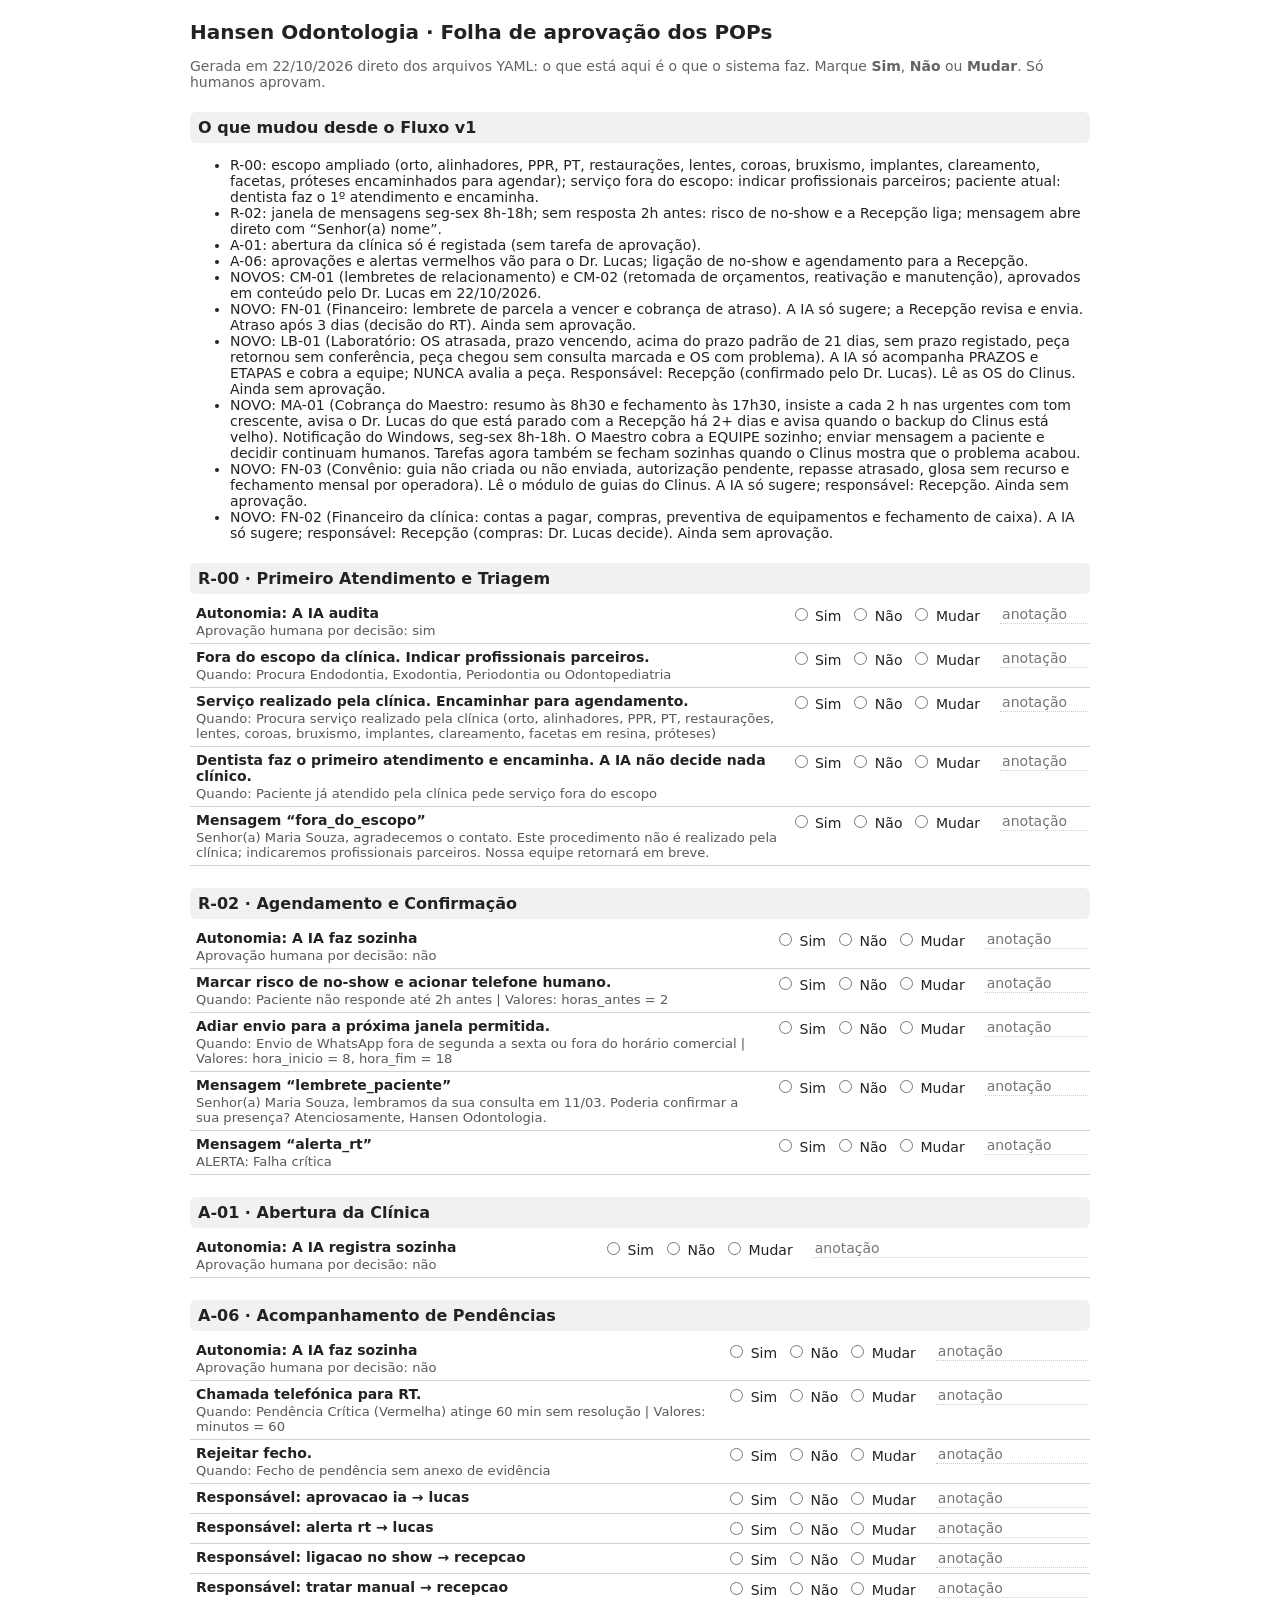
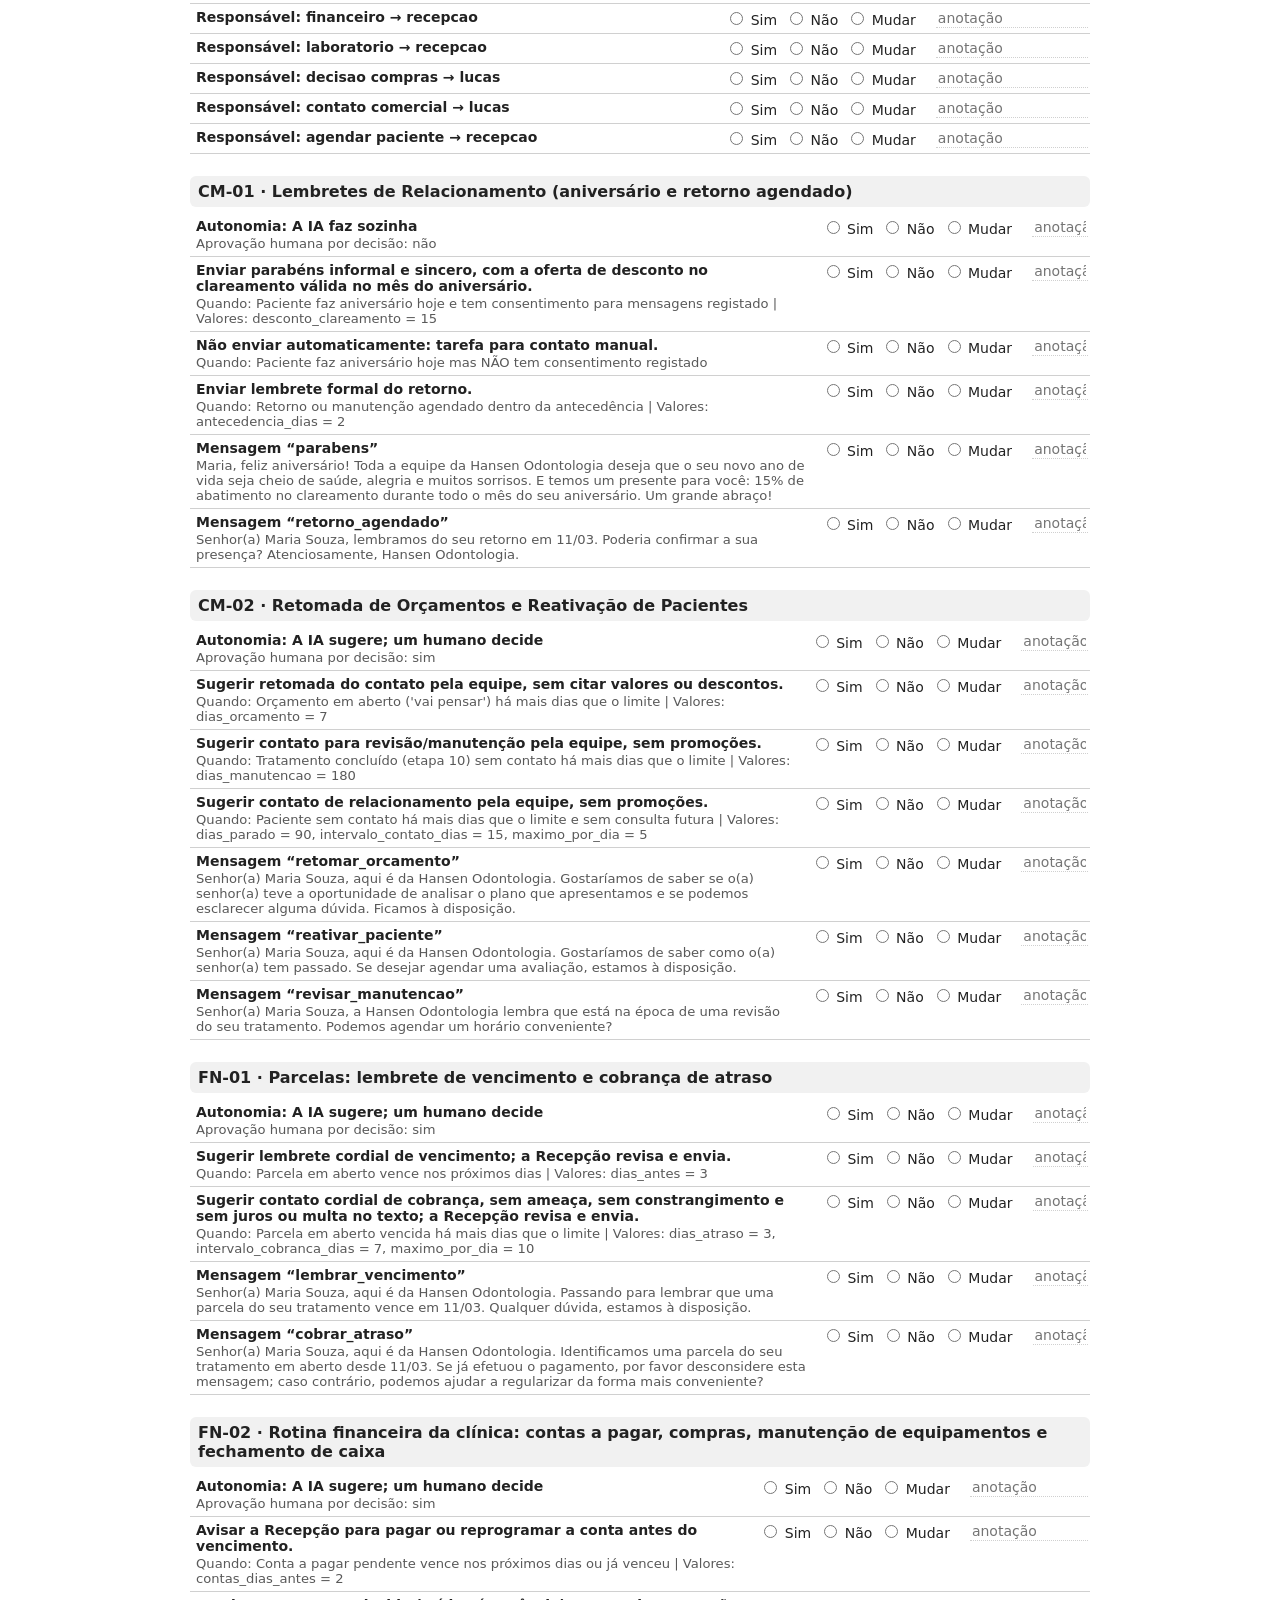
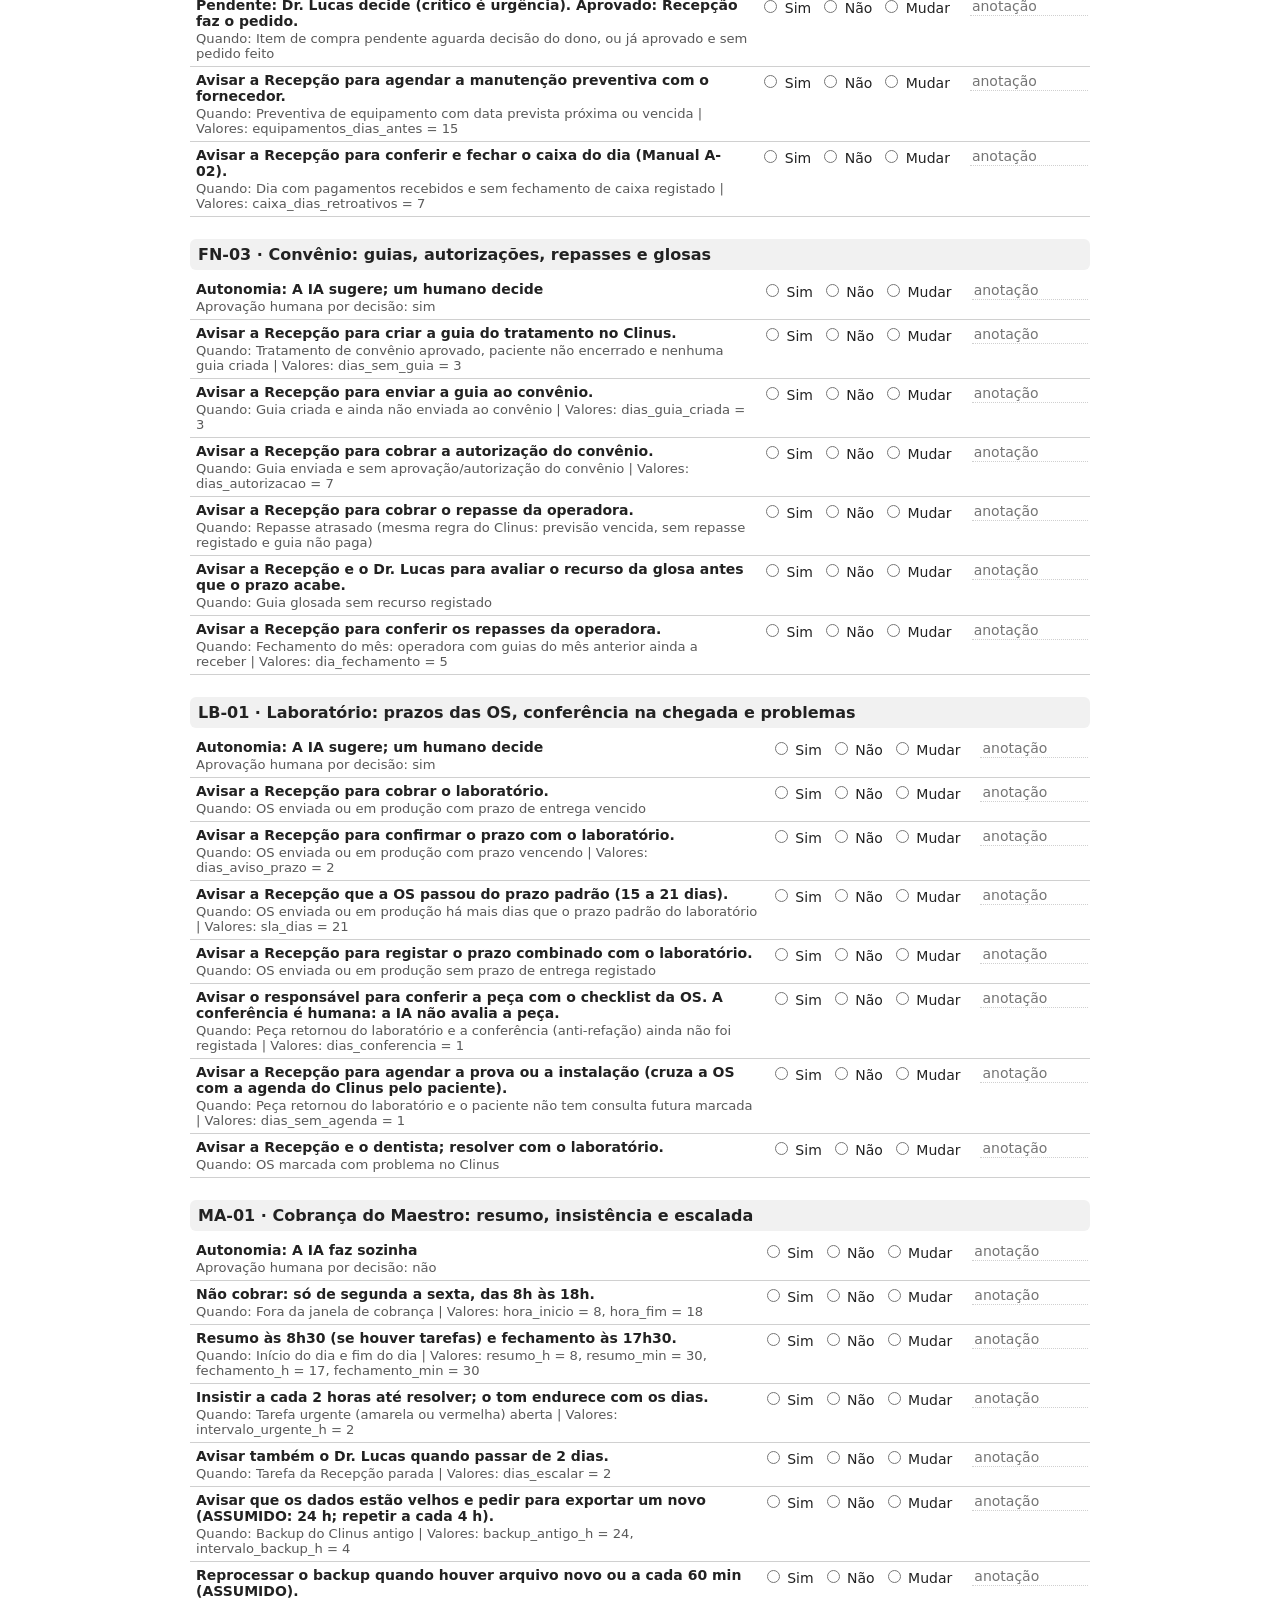
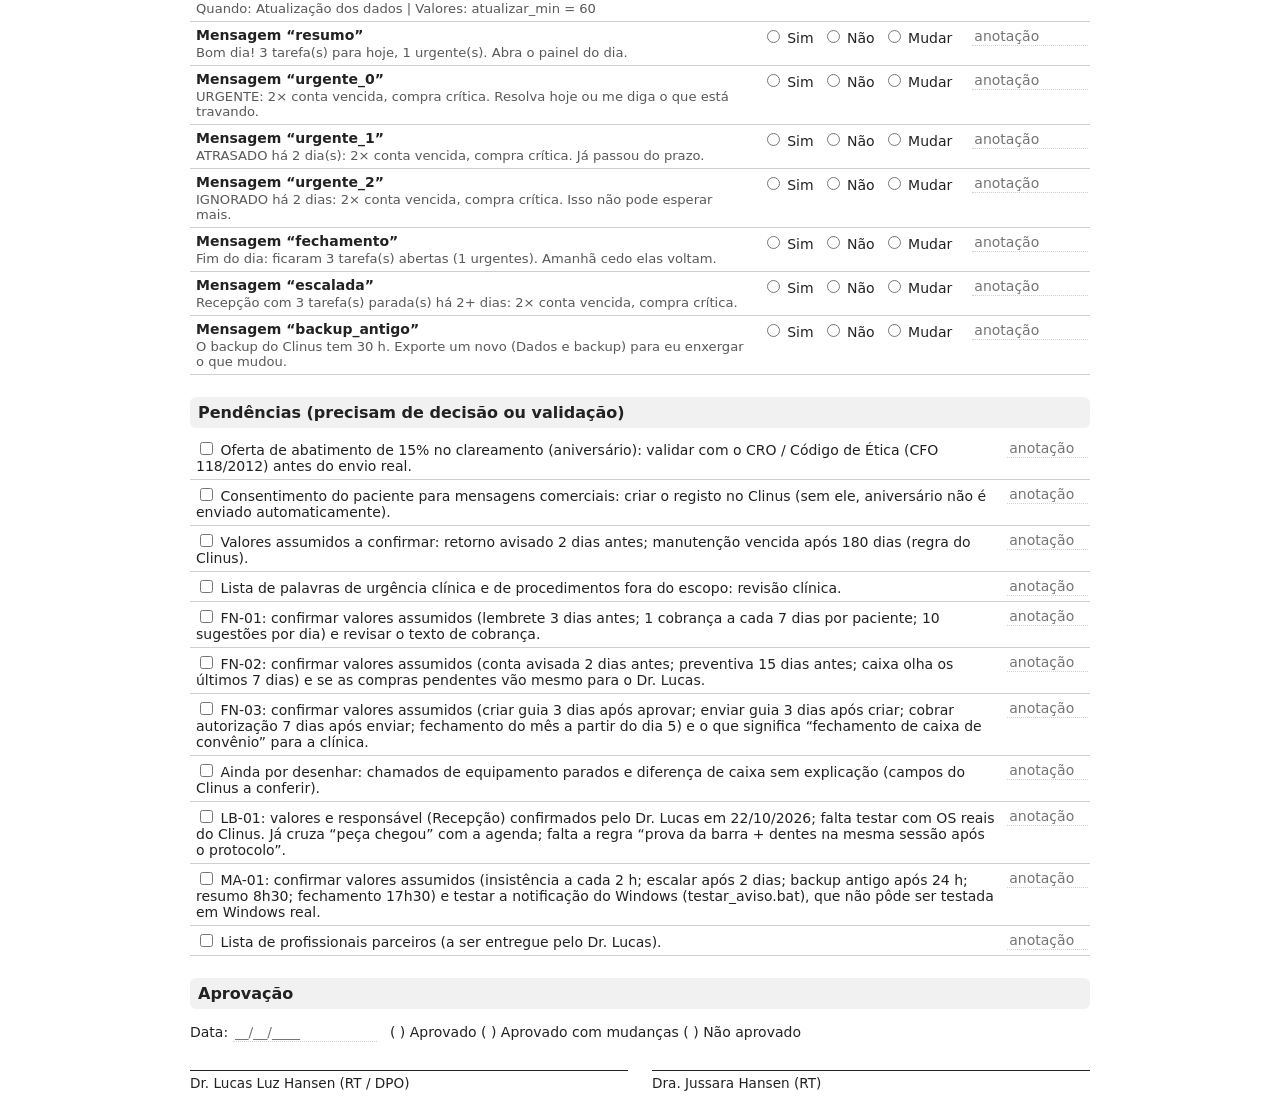
==== commit c6350855: "Laboratório: avisa quando a peça chega e o paciente não tem consulta marcada (cruza OS com agenda) C" ====
--- a/docs/folha_aprovacao_pops.html
+++ b/docs/folha_aprovacao_pops.html
@@ -14,9 +14,9 @@
 </style>
 <h1>Hansen Odontologia · Folha de aprovação dos POPs</h1>
 <p class="sub">Gerada em 22/10/2026 direto dos arquivos YAML: o que está aqui é o que o sistema faz. Marque <b>Sim</b>, <b>Não</b> ou <b>Mudar</b>. Só humanos aprovam.</p>
-<h2>O que mudou desde o Fluxo v1</h2><ul><li>R-00: escopo ampliado (orto, alinhadores, PPR, PT, restaurações, lentes, coroas, bruxismo, implantes, clareamento, facetas, próteses encaminhados para agendar); serviço fora do escopo: indicar profissionais parceiros; paciente atual: dentista faz o 1º atendimento e encaminha.</li><li>R-02: janela de mensagens seg-sex 8h-18h; sem resposta 2h antes: risco de no-show e a Recepção liga; mensagem abre direto com “Senhor(a) nome”.</li><li>A-01: abertura da clínica só é registada (sem tarefa de aprovação).</li><li>A-06: aprovações e alertas vermelhos vão para o Dr. Lucas; ligação de no-show e agendamento para a Recepção.</li><li>NOVOS: CM-01 (lembretes de relacionamento) e CM-02 (retomada de orçamentos, reativação e manutenção), aprovados em conteúdo pelo Dr. Lucas em 22/10/2026.</li><li>NOVO: FN-01 (Financeiro: lembrete de parcela a vencer e cobrança de atraso). A IA só sugere; a Recepção revisa e envia. Atraso após 3 dias (decisão do RT). Ainda sem aprovação.</li><li>NOVO: LB-01 (Laboratório: OS atrasada, prazo vencendo, acima do prazo padrão de 21 dias, sem prazo registado, peça retornou sem conferência e OS com problema). A IA só acompanha PRAZOS e ETAPAS e cobra a equipe; NUNCA avalia a peça. Responsável: Recepção (confirmado pelo Dr. Lucas). Lê as OS do Clinus. Ainda sem aprovação.</li><li>NOVO: MA-01 (Cobrança do Maestro: resumo às 8h30 e fechamento às 17h30, insiste a cada 2 h nas urgentes com tom crescente, avisa o Dr. Lucas do que está parado com a Recepção há 2+ dias e avisa quando o backup do Clinus está velho). Notificação do Windows, seg-sex 8h-18h. O Maestro cobra a EQUIPE sozinho; enviar mensagem a paciente e decidir continuam humanos. Tarefas agora também se fecham sozinhas quando o Clinus mostra que o problema acabou.</li><li>NOVO: FN-03 (Convênio: guia não criada ou não enviada, autorização pendente, repasse atrasado, glosa sem recurso e fechamento mensal por operadora). Lê o módulo de guias do Clinus. A IA só sugere; responsável: Recepção. Ainda sem aprovação.</li><li>NOVO: FN-02 (Financeiro da clínica: contas a pagar, compras, preventiva de equipamentos e fechamento de caixa). A IA só sugere; responsável: Recepção (compras: Dr. Lucas decide). Ainda sem aprovação.</li></ul>
-<h2>R-00 · Primeiro Atendimento e Triagem</h2><table><tr><td><b>Autonomia: A IA audita</b><div class="d">Aprovação humana por decisão: sim</div></td><td class="r"><label><input type="radio" name="R-00-n"> Sim</label><label><input type="radio" name="R-00-n"> Não</label><label><input type="radio" name="R-00-n"> Mudar</label></td><td><input class="nota" placeholder="anotação"></td></tr><tr><td><b>Fora do escopo da clínica. Indicar profissionais parceiros.</b><div class="d">Quando: Procura Endodontia, Exodontia, Periodontia ou Odontopediatria</div></td><td class="r"><label><input type="radio" name="R-00-r0"> Sim</label><label><input type="radio" name="R-00-r0"> Não</label><label><input type="radio" name="R-00-r0"> Mudar</label></td><td><input class="nota" placeholder="anotação"></td></tr><tr><td><b>Serviço realizado pela clínica. Encaminhar para agendamento.</b><div class="d">Quando: Procura serviço realizado pela clínica (orto, alinhadores, PPR, PT, restaurações, lentes, coroas, bruxismo, implantes, clareamento, facetas em resina, próteses)</div></td><td class="r"><label><input type="radio" name="R-00-r1"> Sim</label><label><input type="radio" name="R-00-r1"> Não</label><label><input type="radio" name="R-00-r1"> Mudar</label></td><td><input class="nota" placeholder="anotação"></td></tr><tr><td><b>Dentista faz o primeiro atendimento e encaminha. A IA não decide nada clínico.</b><div class="d">Quando: Paciente já atendido pela clínica pede serviço fora do escopo</div></td><td class="r"><label><input type="radio" name="R-00-r2"> Sim</label><label><input type="radio" name="R-00-r2"> Não</label><label><input type="radio" name="R-00-r2"> Mudar</label></td><td><input class="nota" placeholder="anotação"></td></tr><tr><td><b>Mensagem “fora_do_escopo”</b><div class="d">Senhor(a) Maria Souza, agradecemos o contato. Este procedimento não é realizado pela clínica; indicaremos profissionais parceiros. Nossa equipe retornará em breve.</div></td><td class="r"><label><input type="radio" name="R-00-m0"> Sim</label><label><input type="radio" name="R-00-m0"> Não</label><label><input type="radio" name="R-00-m0"> Mudar</label></td><td><input class="nota" placeholder="anotação"></td></tr></table><h2>R-02 · Agendamento e Confirmação</h2><table><tr><td><b>Autonomia: A IA faz sozinha</b><div class="d">Aprovação humana por decisão: não</div></td><td class="r"><label><input type="radio" name="R-02-n"> Sim</label><label><input type="radio" name="R-02-n"> Não</label><label><input type="radio" name="R-02-n"> Mudar</label></td><td><input class="nota" placeholder="anotação"></td></tr><tr><td><b>Marcar risco de no-show e acionar telefone humano.</b><div class="d">Quando: Paciente não responde até 2h antes | Valores: horas_antes = 2</div></td><td class="r"><label><input type="radio" name="R-02-r0"> Sim</label><label><input type="radio" name="R-02-r0"> Não</label><label><input type="radio" name="R-02-r0"> Mudar</label></td><td><input class="nota" placeholder="anotação"></td></tr><tr><td><b>Adiar envio para a próxima janela permitida.</b><div class="d">Quando: Envio de WhatsApp fora de segunda a sexta ou fora do horário comercial | Valores: hora_inicio = 8, hora_fim = 18</div></td><td class="r"><label><input type="radio" name="R-02-r1"> Sim</label><label><input type="radio" name="R-02-r1"> Não</label><label><input type="radio" name="R-02-r1"> Mudar</label></td><td><input class="nota" placeholder="anotação"></td></tr><tr><td><b>Mensagem “lembrete_paciente”</b><div class="d">Senhor(a) Maria Souza, lembramos da sua consulta em 11/03. Poderia confirmar a sua presença? Atenciosamente, Hansen Odontologia.</div></td><td class="r"><label><input type="radio" name="R-02-m0"> Sim</label><label><input type="radio" name="R-02-m0"> Não</label><label><input type="radio" name="R-02-m0"> Mudar</label></td><td><input class="nota" placeholder="anotação"></td></tr><tr><td><b>Mensagem “alerta_rt”</b><div class="d">ALERTA: Falha crítica</div></td><td class="r"><label><input type="radio" name="R-02-m1"> Sim</label><label><input type="radio" name="R-02-m1"> Não</label><label><input type="radio" name="R-02-m1"> Mudar</label></td><td><input class="nota" placeholder="anotação"></td></tr></table><h2>A-01 · Abertura da Clínica</h2><table><tr><td><b>Autonomia: A IA registra sozinha</b><div class="d">Aprovação humana por decisão: não</div></td><td class="r"><label><input type="radio" name="A-01-n"> Sim</label><label><input type="radio" name="A-01-n"> Não</label><label><input type="radio" name="A-01-n"> Mudar</label></td><td><input class="nota" placeholder="anotação"></td></tr></table><h2>A-06 · Acompanhamento de Pendências</h2><table><tr><td><b>Autonomia: A IA faz sozinha</b><div class="d">Aprovação humana por decisão: não</div></td><td class="r"><label><input type="radio" name="A-06-n"> Sim</label><label><input type="radio" name="A-06-n"> Não</label><label><input type="radio" name="A-06-n"> Mudar</label></td><td><input class="nota" placeholder="anotação"></td></tr><tr><td><b>Chamada telefónica para RT.</b><div class="d">Quando: Pendência Crítica (Vermelha) atinge 60 min sem resolução | Valores: minutos = 60</div></td><td class="r"><label><input type="radio" name="A-06-r0"> Sim</label><label><input type="radio" name="A-06-r0"> Não</label><label><input type="radio" name="A-06-r0"> Mudar</label></td><td><input class="nota" placeholder="anotação"></td></tr><tr><td><b>Rejeitar fecho.</b><div class="d">Quando: Fecho de pendência sem anexo de evidência</div></td><td class="r"><label><input type="radio" name="A-06-r1"> Sim</label><label><input type="radio" name="A-06-r1"> Não</label><label><input type="radio" name="A-06-r1"> Mudar</label></td><td><input class="nota" placeholder="anotação"></td></tr><tr><td><b>Responsável: aprovacao ia → lucas</b></td><td class="r"><label><input type="radio" name="A-06-p0"> Sim</label><label><input type="radio" name="A-06-p0"> Não</label><label><input type="radio" name="A-06-p0"> Mudar</label></td><td><input class="nota" placeholder="anotação"></td></tr><tr><td><b>Responsável: alerta rt → lucas</b></td><td class="r"><label><input type="radio" name="A-06-p1"> Sim</label><label><input type="radio" name="A-06-p1"> Não</label><label><input type="radio" name="A-06-p1"> Mudar</label></td><td><input class="nota" placeholder="anotação"></td></tr><tr><td><b>Responsável: ligacao no show → recepcao</b></td><td class="r"><label><input type="radio" name="A-06-p2"> Sim</label><label><input type="radio" name="A-06-p2"> Não</label><label><input type="radio" name="A-06-p2"> Mudar</label></td><td><input class="nota" placeholder="anotação"></td></tr><tr><td><b>Responsável: tratar manual → recepcao</b></td><td class="r"><label><input type="radio" name="A-06-p3"> Sim</label><label><input type="radio" name="A-06-p3"> Não</label><label><input type="radio" name="A-06-p3"> Mudar</label></td><td><input class="nota" placeholder="anotação"></td></tr><tr><td><b>Responsável: financeiro → recepcao</b></td><td class="r"><label><input type="radio" name="A-06-p4"> Sim</label><label><input type="radio" name="A-06-p4"> Não</label><label><input type="radio" name="A-06-p4"> Mudar</label></td><td><input class="nota" placeholder="anotação"></td></tr><tr><td><b>Responsável: laboratorio → recepcao</b></td><td class="r"><label><input type="radio" name="A-06-p5"> Sim</label><label><input type="radio" name="A-06-p5"> Não</label><label><input type="radio" name="A-06-p5"> Mudar</label></td><td><input class="nota" placeholder="anotação"></td></tr><tr><td><b>Responsável: decisao compras → lucas</b></td><td class="r"><label><input type="radio" name="A-06-p6"> Sim</label><label><input type="radio" name="A-06-p6"> Não</label><label><input type="radio" name="A-06-p6"> Mudar</label></td><td><input class="nota" placeholder="anotação"></td></tr><tr><td><b>Responsável: contato comercial → lucas</b></td><td class="r"><label><input type="radio" name="A-06-p7"> Sim</label><label><input type="radio" name="A-06-p7"> Não</label><label><input type="radio" name="A-06-p7"> Mudar</label></td><td><input class="nota" placeholder="anotação"></td></tr><tr><td><b>Responsável: agendar paciente → recepcao</b></td><td class="r"><label><input type="radio" name="A-06-p8"> Sim</label><label><input type="radio" name="A-06-p8"> Não</label><label><input type="radio" name="A-06-p8"> Mudar</label></td><td><input class="nota" placeholder="anotação"></td></tr></table><h2>CM-01 · Lembretes de Relacionamento (aniversário e retorno agendado)</h2><table><tr><td><b>Autonomia: A IA faz sozinha</b><div class="d">Aprovação humana por decisão: não</div></td><td class="r"><label><input type="radio" name="CM-01-n"> Sim</label><label><input type="radio" name="CM-01-n"> Não</label><label><input type="radio" name="CM-01-n"> Mudar</label></td><td><input class="nota" placeholder="anotação"></td></tr><tr><td><b>Enviar parabéns informal e sincero, com a oferta de desconto no clareamento válida no mês do aniversário.</b><div class="d">Quando: Paciente faz aniversário hoje e tem consentimento para mensagens registado | Valores: desconto_clareamento = 15</div></td><td class="r"><label><input type="radio" name="CM-01-r0"> Sim</label><label><input type="radio" name="CM-01-r0"> Não</label><label><input type="radio" name="CM-01-r0"> Mudar</label></td><td><input class="nota" placeholder="anotação"></td></tr><tr><td><b>Não enviar automaticamente: tarefa para contato manual.</b><div class="d">Quando: Paciente faz aniversário hoje mas NÃO tem consentimento registado</div></td><td class="r"><label><input type="radio" name="CM-01-r1"> Sim</label><label><input type="radio" name="CM-01-r1"> Não</label><label><input type="radio" name="CM-01-r1"> Mudar</label></td><td><input class="nota" placeholder="anotação"></td></tr><tr><td><b>Enviar lembrete formal do retorno.</b><div class="d">Quando: Retorno ou manutenção agendado dentro da antecedência | Valores: antecedencia_dias = 2</div></td><td class="r"><label><input type="radio" name="CM-01-r2"> Sim</label><label><input type="radio" name="CM-01-r2"> Não</label><label><input type="radio" name="CM-01-r2"> Mudar</label></td><td><input class="nota" placeholder="anotação"></td></tr><tr><td><b>Mensagem “parabens”</b><div class="d">Maria, feliz aniversário! Toda a equipe da Hansen Odontologia deseja que o seu novo ano de vida seja cheio de saúde, alegria e muitos sorrisos. E temos um presente para você: 15% de abatimento no clareamento durante todo o mês do seu aniversário. Um grande abraço!</div></td><td class="r"><label><input type="radio" name="CM-01-m0"> Sim</label><label><input type="radio" name="CM-01-m0"> Não</label><label><input type="radio" name="CM-01-m0"> Mudar</label></td><td><input class="nota" placeholder="anotação"></td></tr><tr><td><b>Mensagem “retorno_agendado”</b><div class="d">Senhor(a) Maria Souza, lembramos do seu retorno em 11/03. Poderia confirmar a sua presença? Atenciosamente, Hansen Odontologia.</div></td><td class="r"><label><input type="radio" name="CM-01-m2"> Sim</label><label><input type="radio" name="CM-01-m2"> Não</label><label><input type="radio" name="CM-01-m2"> Mudar</label></td><td><input class="nota" placeholder="anotação"></td></tr></table><h2>CM-02 · Retomada de Orçamentos e Reativação de Pacientes</h2><table><tr><td><b>Autonomia: A IA sugere; um humano decide</b><div class="d">Aprovação humana por decisão: sim</div></td><td class="r"><label><input type="radio" name="CM-02-n"> Sim</label><label><input type="radio" name="CM-02-n"> Não</label><label><input type="radio" name="CM-02-n"> Mudar</label></td><td><input class="nota" placeholder="anotação"></td></tr><tr><td><b>Sugerir retomada do contato pela equipe, sem citar valores ou descontos.</b><div class="d">Quando: Orçamento em aberto (&#x27;vai pensar&#x27;) há mais dias que o limite | Valores: dias_orcamento = 7</div></td><td class="r"><label><input type="radio" name="CM-02-r0"> Sim</label><label><input type="radio" name="CM-02-r0"> Não</label><label><input type="radio" name="CM-02-r0"> Mudar</label></td><td><input class="nota" placeholder="anotação"></td></tr><tr><td><b>Sugerir contato para revisão/manutenção pela equipe, sem promoções.</b><div class="d">Quando: Tratamento concluído (etapa 10) sem contato há mais dias que o limite | Valores: dias_manutencao = 180</div></td><td class="r"><label><input type="radio" name="CM-02-r1"> Sim</label><label><input type="radio" name="CM-02-r1"> Não</label><label><input type="radio" name="CM-02-r1"> Mudar</label></td><td><input class="nota" placeholder="anotação"></td></tr><tr><td><b>Sugerir contato de relacionamento pela equipe, sem promoções.</b><div class="d">Quando: Paciente sem contato há mais dias que o limite e sem consulta futura | Valores: dias_parado = 90, intervalo_contato_dias = 15, maximo_por_dia = 5</div></td><td class="r"><label><input type="radio" name="CM-02-r2"> Sim</label><label><input type="radio" name="CM-02-r2"> Não</label><label><input type="radio" name="CM-02-r2"> Mudar</label></td><td><input class="nota" placeholder="anotação"></td></tr><tr><td><b>Mensagem “retomar_orcamento”</b><div class="d">Senhor(a) Maria Souza, aqui é da Hansen Odontologia. Gostaríamos de saber se o(a) senhor(a) teve a oportunidade de analisar o plano que apresentamos e se podemos esclarecer alguma dúvida. Ficamos à disposição.</div></td><td class="r"><label><input type="radio" name="CM-02-m0"> Sim</label><label><input type="radio" name="CM-02-m0"> Não</label><label><input type="radio" name="CM-02-m0"> Mudar</label></td><td><input class="nota" placeholder="anotação"></td></tr><tr><td><b>Mensagem “reativar_paciente”</b><div class="d">Senhor(a) Maria Souza, aqui é da Hansen Odontologia. Gostaríamos de saber como o(a) senhor(a) tem passado. Se desejar agendar uma avaliação, estamos à disposição.</div></td><td class="r"><label><input type="radio" name="CM-02-m1"> Sim</label><label><input type="radio" name="CM-02-m1"> Não</label><label><input type="radio" name="CM-02-m1"> Mudar</label></td><td><input class="nota" placeholder="anotação"></td></tr><tr><td><b>Mensagem “revisar_manutencao”</b><div class="d">Senhor(a) Maria Souza, a Hansen Odontologia lembra que está na época de uma revisão do seu tratamento. Podemos agendar um horário conveniente?</div></td><td class="r"><label><input type="radio" name="CM-02-m2"> Sim</label><label><input type="radio" name="CM-02-m2"> Não</label><label><input type="radio" name="CM-02-m2"> Mudar</label></td><td><input class="nota" placeholder="anotação"></td></tr></table><h2>FN-01 · Parcelas: lembrete de vencimento e cobrança de atraso</h2><table><tr><td><b>Autonomia: A IA sugere; um humano decide</b><div class="d">Aprovação humana por decisão: sim</div></td><td class="r"><label><input type="radio" name="FN-01-n"> Sim</label><label><input type="radio" name="FN-01-n"> Não</label><label><input type="radio" name="FN-01-n"> Mudar</label></td><td><input class="nota" placeholder="anotação"></td></tr><tr><td><b>Sugerir lembrete cordial de vencimento; a Recepção revisa e envia.</b><div class="d">Quando: Parcela em aberto vence nos próximos dias | Valores: dias_antes = 3</div></td><td class="r"><label><input type="radio" name="FN-01-r0"> Sim</label><label><input type="radio" name="FN-01-r0"> Não</label><label><input type="radio" name="FN-01-r0"> Mudar</label></td><td><input class="nota" placeholder="anotação"></td></tr><tr><td><b>Sugerir contato cordial de cobrança, sem ameaça, sem constrangimento e sem juros ou multa no texto; a Recepção revisa e envia.</b><div class="d">Quando: Parcela em aberto vencida há mais dias que o limite | Valores: dias_atraso = 3, intervalo_cobranca_dias = 7, maximo_por_dia = 10</div></td><td class="r"><label><input type="radio" name="FN-01-r1"> Sim</label><label><input type="radio" name="FN-01-r1"> Não</label><label><input type="radio" name="FN-01-r1"> Mudar</label></td><td><input class="nota" placeholder="anotação"></td></tr><tr><td><b>Mensagem “lembrar_vencimento”</b><div class="d">Senhor(a) Maria Souza, aqui é da Hansen Odontologia. Passando para lembrar que uma parcela do seu tratamento vence em 11/03. Qualquer dúvida, estamos à disposição.</div></td><td class="r"><label><input type="radio" name="FN-01-m0"> Sim</label><label><input type="radio" name="FN-01-m0"> Não</label><label><input type="radio" name="FN-01-m0"> Mudar</label></td><td><input class="nota" placeholder="anotação"></td></tr><tr><td><b>Mensagem “cobrar_atraso”</b><div class="d">Senhor(a) Maria Souza, aqui é da Hansen Odontologia. Identificamos uma parcela do seu tratamento em aberto desde 11/03. Se já efetuou o pagamento, por favor desconsidere esta mensagem; caso contrário, podemos ajudar a regularizar da forma mais conveniente?</div></td><td class="r"><label><input type="radio" name="FN-01-m1"> Sim</label><label><input type="radio" name="FN-01-m1"> Não</label><label><input type="radio" name="FN-01-m1"> Mudar</label></td><td><input class="nota" placeholder="anotação"></td></tr></table><h2>FN-02 · Rotina financeira da clínica: contas a pagar, compras, manutenção de equipamentos e fechamento de caixa</h2><table><tr><td><b>Autonomia: A IA sugere; um humano decide</b><div class="d">Aprovação humana por decisão: sim</div></td><td class="r"><label><input type="radio" name="FN-02-n"> Sim</label><label><input type="radio" name="FN-02-n"> Não</label><label><input type="radio" name="FN-02-n"> Mudar</label></td><td><input class="nota" placeholder="anotação"></td></tr><tr><td><b>Avisar a Recepção para pagar ou reprogramar a conta antes do vencimento.</b><div class="d">Quando: Conta a pagar pendente vence nos próximos dias ou já venceu | Valores: contas_dias_antes = 2</div></td><td class="r"><label><input type="radio" name="FN-02-r0"> Sim</label><label><input type="radio" name="FN-02-r0"> Não</label><label><input type="radio" name="FN-02-r0"> Mudar</label></td><td><input class="nota" placeholder="anotação"></td></tr><tr><td><b>Pendente: Dr. Lucas decide (crítico é urgência). Aprovado: Recepção faz o pedido.</b><div class="d">Quando: Item de compra pendente aguarda decisão do dono, ou já aprovado e sem pedido feito</div></td><td class="r"><label><input type="radio" name="FN-02-r1"> Sim</label><label><input type="radio" name="FN-02-r1"> Não</label><label><input type="radio" name="FN-02-r1"> Mudar</label></td><td><input class="nota" placeholder="anotação"></td></tr><tr><td><b>Avisar a Recepção para agendar a manutenção preventiva com o fornecedor.</b><div class="d">Quando: Preventiva de equipamento com data prevista próxima ou vencida | Valores: equipamentos_dias_antes = 15</div></td><td class="r"><label><input type="radio" name="FN-02-r2"> Sim</label><label><input type="radio" name="FN-02-r2"> Não</label><label><input type="radio" name="FN-02-r2"> Mudar</label></td><td><input class="nota" placeholder="anotação"></td></tr><tr><td><b>Avisar a Recepção para conferir e fechar o caixa do dia (Manual A-02).</b><div class="d">Quando: Dia com pagamentos recebidos e sem fechamento de caixa registado | Valores: caixa_dias_retroativos = 7</div></td><td class="r"><label><input type="radio" name="FN-02-r3"> Sim</label><label><input type="radio" name="FN-02-r3"> Não</label><label><input type="radio" name="FN-02-r3"> Mudar</label></td><td><input class="nota" placeholder="anotação"></td></tr></table><h2>FN-03 · Convênio: guias, autorizações, repasses e glosas</h2><table><tr><td><b>Autonomia: A IA sugere; um humano decide</b><div class="d">Aprovação humana por decisão: sim</div></td><td class="r"><label><input type="radio" name="FN-03-n"> Sim</label><label><input type="radio" name="FN-03-n"> Não</label><label><input type="radio" name="FN-03-n"> Mudar</label></td><td><input class="nota" placeholder="anotação"></td></tr><tr><td><b>Avisar a Recepção para criar a guia do tratamento no Clinus.</b><div class="d">Quando: Tratamento de convênio aprovado, paciente não encerrado e nenhuma guia criada | Valores: dias_sem_guia = 3</div></td><td class="r"><label><input type="radio" name="FN-03-r0"> Sim</label><label><input type="radio" name="FN-03-r0"> Não</label><label><input type="radio" name="FN-03-r0"> Mudar</label></td><td><input class="nota" placeholder="anotação"></td></tr><tr><td><b>Avisar a Recepção para enviar a guia ao convênio.</b><div class="d">Quando: Guia criada e ainda não enviada ao convênio | Valores: dias_guia_criada = 3</div></td><td class="r"><label><input type="radio" name="FN-03-r1"> Sim</label><label><input type="radio" name="FN-03-r1"> Não</label><label><input type="radio" name="FN-03-r1"> Mudar</label></td><td><input class="nota" placeholder="anotação"></td></tr><tr><td><b>Avisar a Recepção para cobrar a autorização do convênio.</b><div class="d">Quando: Guia enviada e sem aprovação/autorização do convênio | Valores: dias_autorizacao = 7</div></td><td class="r"><label><input type="radio" name="FN-03-r2"> Sim</label><label><input type="radio" name="FN-03-r2"> Não</label><label><input type="radio" name="FN-03-r2"> Mudar</label></td><td><input class="nota" placeholder="anotação"></td></tr><tr><td><b>Avisar a Recepção para cobrar o repasse da operadora.</b><div class="d">Quando: Repasse atrasado (mesma regra do Clinus: previsão vencida, sem repasse registado e guia não paga)</div></td><td class="r"><label><input type="radio" name="FN-03-r3"> Sim</label><label><input type="radio" name="FN-03-r3"> Não</label><label><input type="radio" name="FN-03-r3"> Mudar</label></td><td><input class="nota" placeholder="anotação"></td></tr><tr><td><b>Avisar a Recepção e o Dr. Lucas para avaliar o recurso da glosa antes que o prazo acabe.</b><div class="d">Quando: Guia glosada sem recurso registado</div></td><td class="r"><label><input type="radio" name="FN-03-r4"> Sim</label><label><input type="radio" name="FN-03-r4"> Não</label><label><input type="radio" name="FN-03-r4"> Mudar</label></td><td><input class="nota" placeholder="anotação"></td></tr><tr><td><b>Avisar a Recepção para conferir os repasses da operadora.</b><div class="d">Quando: Fechamento do mês: operadora com guias do mês anterior ainda a receber | Valores: dia_fechamento = 5</div></td><td class="r"><label><input type="radio" name="FN-03-r5"> Sim</label><label><input type="radio" name="FN-03-r5"> Não</label><label><input type="radio" name="FN-03-r5"> Mudar</label></td><td><input class="nota" placeholder="anotação"></td></tr></table><h2>LB-01 · Laboratório: prazos das OS, conferência na chegada e problemas</h2><table><tr><td><b>Autonomia: A IA sugere; um humano decide</b><div class="d">Aprovação humana por decisão: sim</div></td><td class="r"><label><input type="radio" name="LB-01-n"> Sim</label><label><input type="radio" name="LB-01-n"> Não</label><label><input type="radio" name="LB-01-n"> Mudar</label></td><td><input class="nota" placeholder="anotação"></td></tr><tr><td><b>Avisar a Recepção para cobrar o laboratório.</b><div class="d">Quando: OS enviada ou em produção com prazo de entrega vencido</div></td><td class="r"><label><input type="radio" name="LB-01-r0"> Sim</label><label><input type="radio" name="LB-01-r0"> Não</label><label><input type="radio" name="LB-01-r0"> Mudar</label></td><td><input class="nota" placeholder="anotação"></td></tr><tr><td><b>Avisar a Recepção para confirmar o prazo com o laboratório.</b><div class="d">Quando: OS enviada ou em produção com prazo vencendo | Valores: dias_aviso_prazo = 2</div></td><td class="r"><label><input type="radio" name="LB-01-r1"> Sim</label><label><input type="radio" name="LB-01-r1"> Não</label><label><input type="radio" name="LB-01-r1"> Mudar</label></td><td><input class="nota" placeholder="anotação"></td></tr><tr><td><b>Avisar a Recepção que a OS passou do prazo padrão (15 a 21 dias).</b><div class="d">Quando: OS enviada ou em produção há mais dias que o prazo padrão do laboratório | Valores: sla_dias = 21</div></td><td class="r"><label><input type="radio" name="LB-01-r2"> Sim</label><label><input type="radio" name="LB-01-r2"> Não</label><label><input type="radio" name="LB-01-r2"> Mudar</label></td><td><input class="nota" placeholder="anotação"></td></tr><tr><td><b>Avisar a Recepção para registar o prazo combinado com o laboratório.</b><div class="d">Quando: OS enviada ou em produção sem prazo de entrega registado</div></td><td class="r"><label><input type="radio" name="LB-01-r3"> Sim</label><label><input type="radio" name="LB-01-r3"> Não</label><label><input type="radio" name="LB-01-r3"> Mudar</label></td><td><input class="nota" placeholder="anotação"></td></tr><tr><td><b>Avisar o responsável para conferir a peça com o checklist da OS. A conferência é humana: a IA não avalia a peça.</b><div class="d">Quando: Peça retornou do laboratório e a conferência (anti-refação) ainda não foi registada | Valores: dias_conferencia = 1</div></td><td class="r"><label><input type="radio" name="LB-01-r4"> Sim</label><label><input type="radio" name="LB-01-r4"> Não</label><label><input type="radio" name="LB-01-r4"> Mudar</label></td><td><input class="nota" placeholder="anotação"></td></tr><tr><td><b>Avisar a Recepção e o dentista; resolver com o laboratório.</b><div class="d">Quando: OS marcada com problema no Clinus</div></td><td class="r"><label><input type="radio" name="LB-01-r5"> Sim</label><label><input type="radio" name="LB-01-r5"> Não</label><label><input type="radio" name="LB-01-r5"> Mudar</label></td><td><input class="nota" placeholder="anotação"></td></tr></table><h2>MA-01 · Cobrança do Maestro: resumo, insistência e escalada</h2><table><tr><td><b>Autonomia: A IA faz sozinha</b><div class="d">Aprovação humana por decisão: não</div></td><td class="r"><label><input type="radio" name="MA-01-n"> Sim</label><label><input type="radio" name="MA-01-n"> Não</label><label><input type="radio" name="MA-01-n"> Mudar</label></td><td><input class="nota" placeholder="anotação"></td></tr><tr><td><b>Não cobrar: só de segunda a sexta, das 8h às 18h.</b><div class="d">Quando: Fora da janela de cobrança | Valores: hora_inicio = 8, hora_fim = 18</div></td><td class="r"><label><input type="radio" name="MA-01-r0"> Sim</label><label><input type="radio" name="MA-01-r0"> Não</label><label><input type="radio" name="MA-01-r0"> Mudar</label></td><td><input class="nota" placeholder="anotação"></td></tr><tr><td><b>Resumo às 8h30 (se houver tarefas) e fechamento às 17h30.</b><div class="d">Quando: Início do dia e fim do dia | Valores: resumo_h = 8, resumo_min = 30, fechamento_h = 17, fechamento_min = 30</div></td><td class="r"><label><input type="radio" name="MA-01-r1"> Sim</label><label><input type="radio" name="MA-01-r1"> Não</label><label><input type="radio" name="MA-01-r1"> Mudar</label></td><td><input class="nota" placeholder="anotação"></td></tr><tr><td><b>Insistir a cada 2 horas até resolver; o tom endurece com os dias.</b><div class="d">Quando: Tarefa urgente (amarela ou vermelha) aberta | Valores: intervalo_urgente_h = 2</div></td><td class="r"><label><input type="radio" name="MA-01-r2"> Sim</label><label><input type="radio" name="MA-01-r2"> Não</label><label><input type="radio" name="MA-01-r2"> Mudar</label></td><td><input class="nota" placeholder="anotação"></td></tr><tr><td><b>Avisar também o Dr. Lucas quando passar de 2 dias.</b><div class="d">Quando: Tarefa da Recepção parada | Valores: dias_escalar = 2</div></td><td class="r"><label><input type="radio" name="MA-01-r3"> Sim</label><label><input type="radio" name="MA-01-r3"> Não</label><label><input type="radio" name="MA-01-r3"> Mudar</label></td><td><input class="nota" placeholder="anotação"></td></tr><tr><td><b>Avisar que os dados estão velhos e pedir para exportar um novo (ASSUMIDO: 24 h; repetir a cada 4 h).</b><div class="d">Quando: Backup do Clinus antigo | Valores: backup_antigo_h = 24, intervalo_backup_h = 4</div></td><td class="r"><label><input type="radio" name="MA-01-r4"> Sim</label><label><input type="radio" name="MA-01-r4"> Não</label><label><input type="radio" name="MA-01-r4"> Mudar</label></td><td><input class="nota" placeholder="anotação"></td></tr><tr><td><b>Reprocessar o backup quando houver arquivo novo ou a cada 60 min (ASSUMIDO).</b><div class="d">Quando: Atualização dos dados | Valores: atualizar_min = 60</div></td><td class="r"><label><input type="radio" name="MA-01-r5"> Sim</label><label><input type="radio" name="MA-01-r5"> Não</label><label><input type="radio" name="MA-01-r5"> Mudar</label></td><td><input class="nota" placeholder="anotação"></td></tr><tr><td><b>Mensagem “resumo”</b><div class="d">Bom dia! 3 tarefa(s) para hoje, 1 urgente(s). Abra o painel do dia.</div></td><td class="r"><label><input type="radio" name="MA-01-m0"> Sim</label><label><input type="radio" name="MA-01-m0"> Não</label><label><input type="radio" name="MA-01-m0"> Mudar</label></td><td><input class="nota" placeholder="anotação"></td></tr><tr><td><b>Mensagem “urgente_0”</b><div class="d">URGENTE: 2× conta vencida, compra crítica. Resolva hoje ou me diga o que está travando.</div></td><td class="r"><label><input type="radio" name="MA-01-m1"> Sim</label><label><input type="radio" name="MA-01-m1"> Não</label><label><input type="radio" name="MA-01-m1"> Mudar</label></td><td><input class="nota" placeholder="anotação"></td></tr><tr><td><b>Mensagem “urgente_1”</b><div class="d">ATRASADO há 2 dia(s): 2× conta vencida, compra crítica. Já passou do prazo.</div></td><td class="r"><label><input type="radio" name="MA-01-m2"> Sim</label><label><input type="radio" name="MA-01-m2"> Não</label><label><input type="radio" name="MA-01-m2"> Mudar</label></td><td><input class="nota" placeholder="anotação"></td></tr><tr><td><b>Mensagem “urgente_2”</b><div class="d">IGNORADO há 2 dias: 2× conta vencida, compra crítica. Isso não pode esperar mais.</div></td><td class="r"><label><input type="radio" name="MA-01-m3"> Sim</label><label><input type="radio" name="MA-01-m3"> Não</label><label><input type="radio" name="MA-01-m3"> Mudar</label></td><td><input class="nota" placeholder="anotação"></td></tr><tr><td><b>Mensagem “fechamento”</b><div class="d">Fim do dia: ficaram 3 tarefa(s) abertas (1 urgentes). Amanhã cedo elas voltam.</div></td><td class="r"><label><input type="radio" name="MA-01-m4"> Sim</label><label><input type="radio" name="MA-01-m4"> Não</label><label><input type="radio" name="MA-01-m4"> Mudar</label></td><td><input class="nota" placeholder="anotação"></td></tr><tr><td><b>Mensagem “escalada”</b><div class="d">Recepção com 3 tarefa(s) parada(s) há 2+ dias: 2× conta vencida, compra crítica.</div></td><td class="r"><label><input type="radio" name="MA-01-m5"> Sim</label><label><input type="radio" name="MA-01-m5"> Não</label><label><input type="radio" name="MA-01-m5"> Mudar</label></td><td><input class="nota" placeholder="anotação"></td></tr><tr><td><b>Mensagem “backup_antigo”</b><div class="d">O backup do Clinus tem 30 h. Exporte um novo (Dados e backup) para eu enxergar o que mudou.</div></td><td class="r"><label><input type="radio" name="MA-01-m6"> Sim</label><label><input type="radio" name="MA-01-m6"> Não</label><label><input type="radio" name="MA-01-m6"> Mudar</label></td><td><input class="nota" placeholder="anotação"></td></tr></table>
-<h2>Pendências (precisam de decisão ou validação)</h2><table><tr><td><label><input type="checkbox"> Oferta de abatimento de 15% no clareamento (aniversário): validar com o CRO / Código de Ética (CFO 118/2012) antes do envio real.</label></td><td><input class="nota" placeholder="anotação"></td></tr><tr><td><label><input type="checkbox"> Consentimento do paciente para mensagens comerciais: criar o registo no Clinus (sem ele, aniversário não é enviado automaticamente).</label></td><td><input class="nota" placeholder="anotação"></td></tr><tr><td><label><input type="checkbox"> Valores assumidos a confirmar: retorno avisado 2 dias antes; manutenção vencida após 180 dias (regra do Clinus).</label></td><td><input class="nota" placeholder="anotação"></td></tr><tr><td><label><input type="checkbox"> Lista de palavras de urgência clínica e de procedimentos fora do escopo: revisão clínica.</label></td><td><input class="nota" placeholder="anotação"></td></tr><tr><td><label><input type="checkbox"> FN-01: confirmar valores assumidos (lembrete 3 dias antes; 1 cobrança a cada 7 dias por paciente; 10 sugestões por dia) e revisar o texto de cobrança.</label></td><td><input class="nota" placeholder="anotação"></td></tr><tr><td><label><input type="checkbox"> FN-02: confirmar valores assumidos (conta avisada 2 dias antes; preventiva 15 dias antes; caixa olha os últimos 7 dias) e se as compras pendentes vão mesmo para o Dr. Lucas.</label></td><td><input class="nota" placeholder="anotação"></td></tr><tr><td><label><input type="checkbox"> FN-03: confirmar valores assumidos (criar guia 3 dias após aprovar; enviar guia 3 dias após criar; cobrar autorização 7 dias após enviar; fechamento do mês a partir do dia 5) e o que significa “fechamento de caixa de convênio” para a clínica.</label></td><td><input class="nota" placeholder="anotação"></td></tr><tr><td><label><input type="checkbox"> Ainda por desenhar: chamados de equipamento parados e diferença de caixa sem explicação (campos do Clinus a conferir).</label></td><td><input class="nota" placeholder="anotação"></td></tr><tr><td><label><input type="checkbox"> LB-01: valores e responsável (Recepção) confirmados pelo Dr. Lucas em 22/10/2026; falta testar com OS reais do Clinus. Falta cruzar com a agenda: “prova da barra + dentes na mesma sessão após o protocolo” e “peça retornou sem prova agendada”.</label></td><td><input class="nota" placeholder="anotação"></td></tr><tr><td><label><input type="checkbox"> MA-01: confirmar valores assumidos (insistência a cada 2 h; escalar após 2 dias; backup antigo após 24 h; resumo 8h30; fechamento 17h30) e testar a notificação do Windows (testar_aviso.bat), que não pôde ser testada em Windows real.</label></td><td><input class="nota" placeholder="anotação"></td></tr><tr><td><label><input type="checkbox"> Lista de profissionais parceiros (a ser entregue pelo Dr. Lucas).</label></td><td><input class="nota" placeholder="anotação"></td></tr></table>
+<h2>O que mudou desde o Fluxo v1</h2><ul><li>R-00: escopo ampliado (orto, alinhadores, PPR, PT, restaurações, lentes, coroas, bruxismo, implantes, clareamento, facetas, próteses encaminhados para agendar); serviço fora do escopo: indicar profissionais parceiros; paciente atual: dentista faz o 1º atendimento e encaminha.</li><li>R-02: janela de mensagens seg-sex 8h-18h; sem resposta 2h antes: risco de no-show e a Recepção liga; mensagem abre direto com “Senhor(a) nome”.</li><li>A-01: abertura da clínica só é registada (sem tarefa de aprovação).</li><li>A-06: aprovações e alertas vermelhos vão para o Dr. Lucas; ligação de no-show e agendamento para a Recepção.</li><li>NOVOS: CM-01 (lembretes de relacionamento) e CM-02 (retomada de orçamentos, reativação e manutenção), aprovados em conteúdo pelo Dr. Lucas em 22/10/2026.</li><li>NOVO: FN-01 (Financeiro: lembrete de parcela a vencer e cobrança de atraso). A IA só sugere; a Recepção revisa e envia. Atraso após 3 dias (decisão do RT). Ainda sem aprovação.</li><li>NOVO: LB-01 (Laboratório: OS atrasada, prazo vencendo, acima do prazo padrão de 21 dias, sem prazo registado, peça retornou sem conferência, peça chegou sem consulta marcada e OS com problema). A IA só acompanha PRAZOS e ETAPAS e cobra a equipe; NUNCA avalia a peça. Responsável: Recepção (confirmado pelo Dr. Lucas). Lê as OS do Clinus. Ainda sem aprovação.</li><li>NOVO: MA-01 (Cobrança do Maestro: resumo às 8h30 e fechamento às 17h30, insiste a cada 2 h nas urgentes com tom crescente, avisa o Dr. Lucas do que está parado com a Recepção há 2+ dias e avisa quando o backup do Clinus está velho). Notificação do Windows, seg-sex 8h-18h. O Maestro cobra a EQUIPE sozinho; enviar mensagem a paciente e decidir continuam humanos. Tarefas agora também se fecham sozinhas quando o Clinus mostra que o problema acabou.</li><li>NOVO: FN-03 (Convênio: guia não criada ou não enviada, autorização pendente, repasse atrasado, glosa sem recurso e fechamento mensal por operadora). Lê o módulo de guias do Clinus. A IA só sugere; responsável: Recepção. Ainda sem aprovação.</li><li>NOVO: FN-02 (Financeiro da clínica: contas a pagar, compras, preventiva de equipamentos e fechamento de caixa). A IA só sugere; responsável: Recepção (compras: Dr. Lucas decide). Ainda sem aprovação.</li></ul>
+<h2>R-00 · Primeiro Atendimento e Triagem</h2><table><tr><td><b>Autonomia: A IA audita</b><div class="d">Aprovação humana por decisão: sim</div></td><td class="r"><label><input type="radio" name="R-00-n"> Sim</label><label><input type="radio" name="R-00-n"> Não</label><label><input type="radio" name="R-00-n"> Mudar</label></td><td><input class="nota" placeholder="anotação"></td></tr><tr><td><b>Fora do escopo da clínica. Indicar profissionais parceiros.</b><div class="d">Quando: Procura Endodontia, Exodontia, Periodontia ou Odontopediatria</div></td><td class="r"><label><input type="radio" name="R-00-r0"> Sim</label><label><input type="radio" name="R-00-r0"> Não</label><label><input type="radio" name="R-00-r0"> Mudar</label></td><td><input class="nota" placeholder="anotação"></td></tr><tr><td><b>Serviço realizado pela clínica. Encaminhar para agendamento.</b><div class="d">Quando: Procura serviço realizado pela clínica (orto, alinhadores, PPR, PT, restaurações, lentes, coroas, bruxismo, implantes, clareamento, facetas em resina, próteses)</div></td><td class="r"><label><input type="radio" name="R-00-r1"> Sim</label><label><input type="radio" name="R-00-r1"> Não</label><label><input type="radio" name="R-00-r1"> Mudar</label></td><td><input class="nota" placeholder="anotação"></td></tr><tr><td><b>Dentista faz o primeiro atendimento e encaminha. A IA não decide nada clínico.</b><div class="d">Quando: Paciente já atendido pela clínica pede serviço fora do escopo</div></td><td class="r"><label><input type="radio" name="R-00-r2"> Sim</label><label><input type="radio" name="R-00-r2"> Não</label><label><input type="radio" name="R-00-r2"> Mudar</label></td><td><input class="nota" placeholder="anotação"></td></tr><tr><td><b>Mensagem “fora_do_escopo”</b><div class="d">Senhor(a) Maria Souza, agradecemos o contato. Este procedimento não é realizado pela clínica; indicaremos profissionais parceiros. Nossa equipe retornará em breve.</div></td><td class="r"><label><input type="radio" name="R-00-m0"> Sim</label><label><input type="radio" name="R-00-m0"> Não</label><label><input type="radio" name="R-00-m0"> Mudar</label></td><td><input class="nota" placeholder="anotação"></td></tr></table><h2>R-02 · Agendamento e Confirmação</h2><table><tr><td><b>Autonomia: A IA faz sozinha</b><div class="d">Aprovação humana por decisão: não</div></td><td class="r"><label><input type="radio" name="R-02-n"> Sim</label><label><input type="radio" name="R-02-n"> Não</label><label><input type="radio" name="R-02-n"> Mudar</label></td><td><input class="nota" placeholder="anotação"></td></tr><tr><td><b>Marcar risco de no-show e acionar telefone humano.</b><div class="d">Quando: Paciente não responde até 2h antes | Valores: horas_antes = 2</div></td><td class="r"><label><input type="radio" name="R-02-r0"> Sim</label><label><input type="radio" name="R-02-r0"> Não</label><label><input type="radio" name="R-02-r0"> Mudar</label></td><td><input class="nota" placeholder="anotação"></td></tr><tr><td><b>Adiar envio para a próxima janela permitida.</b><div class="d">Quando: Envio de WhatsApp fora de segunda a sexta ou fora do horário comercial | Valores: hora_inicio = 8, hora_fim = 18</div></td><td class="r"><label><input type="radio" name="R-02-r1"> Sim</label><label><input type="radio" name="R-02-r1"> Não</label><label><input type="radio" name="R-02-r1"> Mudar</label></td><td><input class="nota" placeholder="anotação"></td></tr><tr><td><b>Mensagem “lembrete_paciente”</b><div class="d">Senhor(a) Maria Souza, lembramos da sua consulta em 11/03. Poderia confirmar a sua presença? Atenciosamente, Hansen Odontologia.</div></td><td class="r"><label><input type="radio" name="R-02-m0"> Sim</label><label><input type="radio" name="R-02-m0"> Não</label><label><input type="radio" name="R-02-m0"> Mudar</label></td><td><input class="nota" placeholder="anotação"></td></tr><tr><td><b>Mensagem “alerta_rt”</b><div class="d">ALERTA: Falha crítica</div></td><td class="r"><label><input type="radio" name="R-02-m1"> Sim</label><label><input type="radio" name="R-02-m1"> Não</label><label><input type="radio" name="R-02-m1"> Mudar</label></td><td><input class="nota" placeholder="anotação"></td></tr></table><h2>A-01 · Abertura da Clínica</h2><table><tr><td><b>Autonomia: A IA registra sozinha</b><div class="d">Aprovação humana por decisão: não</div></td><td class="r"><label><input type="radio" name="A-01-n"> Sim</label><label><input type="radio" name="A-01-n"> Não</label><label><input type="radio" name="A-01-n"> Mudar</label></td><td><input class="nota" placeholder="anotação"></td></tr></table><h2>A-06 · Acompanhamento de Pendências</h2><table><tr><td><b>Autonomia: A IA faz sozinha</b><div class="d">Aprovação humana por decisão: não</div></td><td class="r"><label><input type="radio" name="A-06-n"> Sim</label><label><input type="radio" name="A-06-n"> Não</label><label><input type="radio" name="A-06-n"> Mudar</label></td><td><input class="nota" placeholder="anotação"></td></tr><tr><td><b>Chamada telefónica para RT.</b><div class="d">Quando: Pendência Crítica (Vermelha) atinge 60 min sem resolução | Valores: minutos = 60</div></td><td class="r"><label><input type="radio" name="A-06-r0"> Sim</label><label><input type="radio" name="A-06-r0"> Não</label><label><input type="radio" name="A-06-r0"> Mudar</label></td><td><input class="nota" placeholder="anotação"></td></tr><tr><td><b>Rejeitar fecho.</b><div class="d">Quando: Fecho de pendência sem anexo de evidência</div></td><td class="r"><label><input type="radio" name="A-06-r1"> Sim</label><label><input type="radio" name="A-06-r1"> Não</label><label><input type="radio" name="A-06-r1"> Mudar</label></td><td><input class="nota" placeholder="anotação"></td></tr><tr><td><b>Responsável: aprovacao ia → lucas</b></td><td class="r"><label><input type="radio" name="A-06-p0"> Sim</label><label><input type="radio" name="A-06-p0"> Não</label><label><input type="radio" name="A-06-p0"> Mudar</label></td><td><input class="nota" placeholder="anotação"></td></tr><tr><td><b>Responsável: alerta rt → lucas</b></td><td class="r"><label><input type="radio" name="A-06-p1"> Sim</label><label><input type="radio" name="A-06-p1"> Não</label><label><input type="radio" name="A-06-p1"> Mudar</label></td><td><input class="nota" placeholder="anotação"></td></tr><tr><td><b>Responsável: ligacao no show → recepcao</b></td><td class="r"><label><input type="radio" name="A-06-p2"> Sim</label><label><input type="radio" name="A-06-p2"> Não</label><label><input type="radio" name="A-06-p2"> Mudar</label></td><td><input class="nota" placeholder="anotação"></td></tr><tr><td><b>Responsável: tratar manual → recepcao</b></td><td class="r"><label><input type="radio" name="A-06-p3"> Sim</label><label><input type="radio" name="A-06-p3"> Não</label><label><input type="radio" name="A-06-p3"> Mudar</label></td><td><input class="nota" placeholder="anotação"></td></tr><tr><td><b>Responsável: financeiro → recepcao</b></td><td class="r"><label><input type="radio" name="A-06-p4"> Sim</label><label><input type="radio" name="A-06-p4"> Não</label><label><input type="radio" name="A-06-p4"> Mudar</label></td><td><input class="nota" placeholder="anotação"></td></tr><tr><td><b>Responsável: laboratorio → recepcao</b></td><td class="r"><label><input type="radio" name="A-06-p5"> Sim</label><label><input type="radio" name="A-06-p5"> Não</label><label><input type="radio" name="A-06-p5"> Mudar</label></td><td><input class="nota" placeholder="anotação"></td></tr><tr><td><b>Responsável: decisao compras → lucas</b></td><td class="r"><label><input type="radio" name="A-06-p6"> Sim</label><label><input type="radio" name="A-06-p6"> Não</label><label><input type="radio" name="A-06-p6"> Mudar</label></td><td><input class="nota" placeholder="anotação"></td></tr><tr><td><b>Responsável: contato comercial → lucas</b></td><td class="r"><label><input type="radio" name="A-06-p7"> Sim</label><label><input type="radio" name="A-06-p7"> Não</label><label><input type="radio" name="A-06-p7"> Mudar</label></td><td><input class="nota" placeholder="anotação"></td></tr><tr><td><b>Responsável: agendar paciente → recepcao</b></td><td class="r"><label><input type="radio" name="A-06-p8"> Sim</label><label><input type="radio" name="A-06-p8"> Não</label><label><input type="radio" name="A-06-p8"> Mudar</label></td><td><input class="nota" placeholder="anotação"></td></tr></table><h2>CM-01 · Lembretes de Relacionamento (aniversário e retorno agendado)</h2><table><tr><td><b>Autonomia: A IA faz sozinha</b><div class="d">Aprovação humana por decisão: não</div></td><td class="r"><label><input type="radio" name="CM-01-n"> Sim</label><label><input type="radio" name="CM-01-n"> Não</label><label><input type="radio" name="CM-01-n"> Mudar</label></td><td><input class="nota" placeholder="anotação"></td></tr><tr><td><b>Enviar parabéns informal e sincero, com a oferta de desconto no clareamento válida no mês do aniversário.</b><div class="d">Quando: Paciente faz aniversário hoje e tem consentimento para mensagens registado | Valores: desconto_clareamento = 15</div></td><td class="r"><label><input type="radio" name="CM-01-r0"> Sim</label><label><input type="radio" name="CM-01-r0"> Não</label><label><input type="radio" name="CM-01-r0"> Mudar</label></td><td><input class="nota" placeholder="anotação"></td></tr><tr><td><b>Não enviar automaticamente: tarefa para contato manual.</b><div class="d">Quando: Paciente faz aniversário hoje mas NÃO tem consentimento registado</div></td><td class="r"><label><input type="radio" name="CM-01-r1"> Sim</label><label><input type="radio" name="CM-01-r1"> Não</label><label><input type="radio" name="CM-01-r1"> Mudar</label></td><td><input class="nota" placeholder="anotação"></td></tr><tr><td><b>Enviar lembrete formal do retorno.</b><div class="d">Quando: Retorno ou manutenção agendado dentro da antecedência | Valores: antecedencia_dias = 2</div></td><td class="r"><label><input type="radio" name="CM-01-r2"> Sim</label><label><input type="radio" name="CM-01-r2"> Não</label><label><input type="radio" name="CM-01-r2"> Mudar</label></td><td><input class="nota" placeholder="anotação"></td></tr><tr><td><b>Mensagem “parabens”</b><div class="d">Maria, feliz aniversário! Toda a equipe da Hansen Odontologia deseja que o seu novo ano de vida seja cheio de saúde, alegria e muitos sorrisos. E temos um presente para você: 15% de abatimento no clareamento durante todo o mês do seu aniversário. Um grande abraço!</div></td><td class="r"><label><input type="radio" name="CM-01-m0"> Sim</label><label><input type="radio" name="CM-01-m0"> Não</label><label><input type="radio" name="CM-01-m0"> Mudar</label></td><td><input class="nota" placeholder="anotação"></td></tr><tr><td><b>Mensagem “retorno_agendado”</b><div class="d">Senhor(a) Maria Souza, lembramos do seu retorno em 11/03. Poderia confirmar a sua presença? Atenciosamente, Hansen Odontologia.</div></td><td class="r"><label><input type="radio" name="CM-01-m2"> Sim</label><label><input type="radio" name="CM-01-m2"> Não</label><label><input type="radio" name="CM-01-m2"> Mudar</label></td><td><input class="nota" placeholder="anotação"></td></tr></table><h2>CM-02 · Retomada de Orçamentos e Reativação de Pacientes</h2><table><tr><td><b>Autonomia: A IA sugere; um humano decide</b><div class="d">Aprovação humana por decisão: sim</div></td><td class="r"><label><input type="radio" name="CM-02-n"> Sim</label><label><input type="radio" name="CM-02-n"> Não</label><label><input type="radio" name="CM-02-n"> Mudar</label></td><td><input class="nota" placeholder="anotação"></td></tr><tr><td><b>Sugerir retomada do contato pela equipe, sem citar valores ou descontos.</b><div class="d">Quando: Orçamento em aberto (&#x27;vai pensar&#x27;) há mais dias que o limite | Valores: dias_orcamento = 7</div></td><td class="r"><label><input type="radio" name="CM-02-r0"> Sim</label><label><input type="radio" name="CM-02-r0"> Não</label><label><input type="radio" name="CM-02-r0"> Mudar</label></td><td><input class="nota" placeholder="anotação"></td></tr><tr><td><b>Sugerir contato para revisão/manutenção pela equipe, sem promoções.</b><div class="d">Quando: Tratamento concluído (etapa 10) sem contato há mais dias que o limite | Valores: dias_manutencao = 180</div></td><td class="r"><label><input type="radio" name="CM-02-r1"> Sim</label><label><input type="radio" name="CM-02-r1"> Não</label><label><input type="radio" name="CM-02-r1"> Mudar</label></td><td><input class="nota" placeholder="anotação"></td></tr><tr><td><b>Sugerir contato de relacionamento pela equipe, sem promoções.</b><div class="d">Quando: Paciente sem contato há mais dias que o limite e sem consulta futura | Valores: dias_parado = 90, intervalo_contato_dias = 15, maximo_por_dia = 5</div></td><td class="r"><label><input type="radio" name="CM-02-r2"> Sim</label><label><input type="radio" name="CM-02-r2"> Não</label><label><input type="radio" name="CM-02-r2"> Mudar</label></td><td><input class="nota" placeholder="anotação"></td></tr><tr><td><b>Mensagem “retomar_orcamento”</b><div class="d">Senhor(a) Maria Souza, aqui é da Hansen Odontologia. Gostaríamos de saber se o(a) senhor(a) teve a oportunidade de analisar o plano que apresentamos e se podemos esclarecer alguma dúvida. Ficamos à disposição.</div></td><td class="r"><label><input type="radio" name="CM-02-m0"> Sim</label><label><input type="radio" name="CM-02-m0"> Não</label><label><input type="radio" name="CM-02-m0"> Mudar</label></td><td><input class="nota" placeholder="anotação"></td></tr><tr><td><b>Mensagem “reativar_paciente”</b><div class="d">Senhor(a) Maria Souza, aqui é da Hansen Odontologia. Gostaríamos de saber como o(a) senhor(a) tem passado. Se desejar agendar uma avaliação, estamos à disposição.</div></td><td class="r"><label><input type="radio" name="CM-02-m1"> Sim</label><label><input type="radio" name="CM-02-m1"> Não</label><label><input type="radio" name="CM-02-m1"> Mudar</label></td><td><input class="nota" placeholder="anotação"></td></tr><tr><td><b>Mensagem “revisar_manutencao”</b><div class="d">Senhor(a) Maria Souza, a Hansen Odontologia lembra que está na época de uma revisão do seu tratamento. Podemos agendar um horário conveniente?</div></td><td class="r"><label><input type="radio" name="CM-02-m2"> Sim</label><label><input type="radio" name="CM-02-m2"> Não</label><label><input type="radio" name="CM-02-m2"> Mudar</label></td><td><input class="nota" placeholder="anotação"></td></tr></table><h2>FN-01 · Parcelas: lembrete de vencimento e cobrança de atraso</h2><table><tr><td><b>Autonomia: A IA sugere; um humano decide</b><div class="d">Aprovação humana por decisão: sim</div></td><td class="r"><label><input type="radio" name="FN-01-n"> Sim</label><label><input type="radio" name="FN-01-n"> Não</label><label><input type="radio" name="FN-01-n"> Mudar</label></td><td><input class="nota" placeholder="anotação"></td></tr><tr><td><b>Sugerir lembrete cordial de vencimento; a Recepção revisa e envia.</b><div class="d">Quando: Parcela em aberto vence nos próximos dias | Valores: dias_antes = 3</div></td><td class="r"><label><input type="radio" name="FN-01-r0"> Sim</label><label><input type="radio" name="FN-01-r0"> Não</label><label><input type="radio" name="FN-01-r0"> Mudar</label></td><td><input class="nota" placeholder="anotação"></td></tr><tr><td><b>Sugerir contato cordial de cobrança, sem ameaça, sem constrangimento e sem juros ou multa no texto; a Recepção revisa e envia.</b><div class="d">Quando: Parcela em aberto vencida há mais dias que o limite | Valores: dias_atraso = 3, intervalo_cobranca_dias = 7, maximo_por_dia = 10</div></td><td class="r"><label><input type="radio" name="FN-01-r1"> Sim</label><label><input type="radio" name="FN-01-r1"> Não</label><label><input type="radio" name="FN-01-r1"> Mudar</label></td><td><input class="nota" placeholder="anotação"></td></tr><tr><td><b>Mensagem “lembrar_vencimento”</b><div class="d">Senhor(a) Maria Souza, aqui é da Hansen Odontologia. Passando para lembrar que uma parcela do seu tratamento vence em 11/03. Qualquer dúvida, estamos à disposição.</div></td><td class="r"><label><input type="radio" name="FN-01-m0"> Sim</label><label><input type="radio" name="FN-01-m0"> Não</label><label><input type="radio" name="FN-01-m0"> Mudar</label></td><td><input class="nota" placeholder="anotação"></td></tr><tr><td><b>Mensagem “cobrar_atraso”</b><div class="d">Senhor(a) Maria Souza, aqui é da Hansen Odontologia. Identificamos uma parcela do seu tratamento em aberto desde 11/03. Se já efetuou o pagamento, por favor desconsidere esta mensagem; caso contrário, podemos ajudar a regularizar da forma mais conveniente?</div></td><td class="r"><label><input type="radio" name="FN-01-m1"> Sim</label><label><input type="radio" name="FN-01-m1"> Não</label><label><input type="radio" name="FN-01-m1"> Mudar</label></td><td><input class="nota" placeholder="anotação"></td></tr></table><h2>FN-02 · Rotina financeira da clínica: contas a pagar, compras, manutenção de equipamentos e fechamento de caixa</h2><table><tr><td><b>Autonomia: A IA sugere; um humano decide</b><div class="d">Aprovação humana por decisão: sim</div></td><td class="r"><label><input type="radio" name="FN-02-n"> Sim</label><label><input type="radio" name="FN-02-n"> Não</label><label><input type="radio" name="FN-02-n"> Mudar</label></td><td><input class="nota" placeholder="anotação"></td></tr><tr><td><b>Avisar a Recepção para pagar ou reprogramar a conta antes do vencimento.</b><div class="d">Quando: Conta a pagar pendente vence nos próximos dias ou já venceu | Valores: contas_dias_antes = 2</div></td><td class="r"><label><input type="radio" name="FN-02-r0"> Sim</label><label><input type="radio" name="FN-02-r0"> Não</label><label><input type="radio" name="FN-02-r0"> Mudar</label></td><td><input class="nota" placeholder="anotação"></td></tr><tr><td><b>Pendente: Dr. Lucas decide (crítico é urgência). Aprovado: Recepção faz o pedido.</b><div class="d">Quando: Item de compra pendente aguarda decisão do dono, ou já aprovado e sem pedido feito</div></td><td class="r"><label><input type="radio" name="FN-02-r1"> Sim</label><label><input type="radio" name="FN-02-r1"> Não</label><label><input type="radio" name="FN-02-r1"> Mudar</label></td><td><input class="nota" placeholder="anotação"></td></tr><tr><td><b>Avisar a Recepção para agendar a manutenção preventiva com o fornecedor.</b><div class="d">Quando: Preventiva de equipamento com data prevista próxima ou vencida | Valores: equipamentos_dias_antes = 15</div></td><td class="r"><label><input type="radio" name="FN-02-r2"> Sim</label><label><input type="radio" name="FN-02-r2"> Não</label><label><input type="radio" name="FN-02-r2"> Mudar</label></td><td><input class="nota" placeholder="anotação"></td></tr><tr><td><b>Avisar a Recepção para conferir e fechar o caixa do dia (Manual A-02).</b><div class="d">Quando: Dia com pagamentos recebidos e sem fechamento de caixa registado | Valores: caixa_dias_retroativos = 7</div></td><td class="r"><label><input type="radio" name="FN-02-r3"> Sim</label><label><input type="radio" name="FN-02-r3"> Não</label><label><input type="radio" name="FN-02-r3"> Mudar</label></td><td><input class="nota" placeholder="anotação"></td></tr></table><h2>FN-03 · Convênio: guias, autorizações, repasses e glosas</h2><table><tr><td><b>Autonomia: A IA sugere; um humano decide</b><div class="d">Aprovação humana por decisão: sim</div></td><td class="r"><label><input type="radio" name="FN-03-n"> Sim</label><label><input type="radio" name="FN-03-n"> Não</label><label><input type="radio" name="FN-03-n"> Mudar</label></td><td><input class="nota" placeholder="anotação"></td></tr><tr><td><b>Avisar a Recepção para criar a guia do tratamento no Clinus.</b><div class="d">Quando: Tratamento de convênio aprovado, paciente não encerrado e nenhuma guia criada | Valores: dias_sem_guia = 3</div></td><td class="r"><label><input type="radio" name="FN-03-r0"> Sim</label><label><input type="radio" name="FN-03-r0"> Não</label><label><input type="radio" name="FN-03-r0"> Mudar</label></td><td><input class="nota" placeholder="anotação"></td></tr><tr><td><b>Avisar a Recepção para enviar a guia ao convênio.</b><div class="d">Quando: Guia criada e ainda não enviada ao convênio | Valores: dias_guia_criada = 3</div></td><td class="r"><label><input type="radio" name="FN-03-r1"> Sim</label><label><input type="radio" name="FN-03-r1"> Não</label><label><input type="radio" name="FN-03-r1"> Mudar</label></td><td><input class="nota" placeholder="anotação"></td></tr><tr><td><b>Avisar a Recepção para cobrar a autorização do convênio.</b><div class="d">Quando: Guia enviada e sem aprovação/autorização do convênio | Valores: dias_autorizacao = 7</div></td><td class="r"><label><input type="radio" name="FN-03-r2"> Sim</label><label><input type="radio" name="FN-03-r2"> Não</label><label><input type="radio" name="FN-03-r2"> Mudar</label></td><td><input class="nota" placeholder="anotação"></td></tr><tr><td><b>Avisar a Recepção para cobrar o repasse da operadora.</b><div class="d">Quando: Repasse atrasado (mesma regra do Clinus: previsão vencida, sem repasse registado e guia não paga)</div></td><td class="r"><label><input type="radio" name="FN-03-r3"> Sim</label><label><input type="radio" name="FN-03-r3"> Não</label><label><input type="radio" name="FN-03-r3"> Mudar</label></td><td><input class="nota" placeholder="anotação"></td></tr><tr><td><b>Avisar a Recepção e o Dr. Lucas para avaliar o recurso da glosa antes que o prazo acabe.</b><div class="d">Quando: Guia glosada sem recurso registado</div></td><td class="r"><label><input type="radio" name="FN-03-r4"> Sim</label><label><input type="radio" name="FN-03-r4"> Não</label><label><input type="radio" name="FN-03-r4"> Mudar</label></td><td><input class="nota" placeholder="anotação"></td></tr><tr><td><b>Avisar a Recepção para conferir os repasses da operadora.</b><div class="d">Quando: Fechamento do mês: operadora com guias do mês anterior ainda a receber | Valores: dia_fechamento = 5</div></td><td class="r"><label><input type="radio" name="FN-03-r5"> Sim</label><label><input type="radio" name="FN-03-r5"> Não</label><label><input type="radio" name="FN-03-r5"> Mudar</label></td><td><input class="nota" placeholder="anotação"></td></tr></table><h2>LB-01 · Laboratório: prazos das OS, conferência na chegada e problemas</h2><table><tr><td><b>Autonomia: A IA sugere; um humano decide</b><div class="d">Aprovação humana por decisão: sim</div></td><td class="r"><label><input type="radio" name="LB-01-n"> Sim</label><label><input type="radio" name="LB-01-n"> Não</label><label><input type="radio" name="LB-01-n"> Mudar</label></td><td><input class="nota" placeholder="anotação"></td></tr><tr><td><b>Avisar a Recepção para cobrar o laboratório.</b><div class="d">Quando: OS enviada ou em produção com prazo de entrega vencido</div></td><td class="r"><label><input type="radio" name="LB-01-r0"> Sim</label><label><input type="radio" name="LB-01-r0"> Não</label><label><input type="radio" name="LB-01-r0"> Mudar</label></td><td><input class="nota" placeholder="anotação"></td></tr><tr><td><b>Avisar a Recepção para confirmar o prazo com o laboratório.</b><div class="d">Quando: OS enviada ou em produção com prazo vencendo | Valores: dias_aviso_prazo = 2</div></td><td class="r"><label><input type="radio" name="LB-01-r1"> Sim</label><label><input type="radio" name="LB-01-r1"> Não</label><label><input type="radio" name="LB-01-r1"> Mudar</label></td><td><input class="nota" placeholder="anotação"></td></tr><tr><td><b>Avisar a Recepção que a OS passou do prazo padrão (15 a 21 dias).</b><div class="d">Quando: OS enviada ou em produção há mais dias que o prazo padrão do laboratório | Valores: sla_dias = 21</div></td><td class="r"><label><input type="radio" name="LB-01-r2"> Sim</label><label><input type="radio" name="LB-01-r2"> Não</label><label><input type="radio" name="LB-01-r2"> Mudar</label></td><td><input class="nota" placeholder="anotação"></td></tr><tr><td><b>Avisar a Recepção para registar o prazo combinado com o laboratório.</b><div class="d">Quando: OS enviada ou em produção sem prazo de entrega registado</div></td><td class="r"><label><input type="radio" name="LB-01-r3"> Sim</label><label><input type="radio" name="LB-01-r3"> Não</label><label><input type="radio" name="LB-01-r3"> Mudar</label></td><td><input class="nota" placeholder="anotação"></td></tr><tr><td><b>Avisar o responsável para conferir a peça com o checklist da OS. A conferência é humana: a IA não avalia a peça.</b><div class="d">Quando: Peça retornou do laboratório e a conferência (anti-refação) ainda não foi registada | Valores: dias_conferencia = 1</div></td><td class="r"><label><input type="radio" name="LB-01-r4"> Sim</label><label><input type="radio" name="LB-01-r4"> Não</label><label><input type="radio" name="LB-01-r4"> Mudar</label></td><td><input class="nota" placeholder="anotação"></td></tr><tr><td><b>Avisar a Recepção para agendar a prova ou a instalação (cruza a OS com a agenda do Clinus pelo paciente).</b><div class="d">Quando: Peça retornou do laboratório e o paciente não tem consulta futura marcada | Valores: dias_sem_agenda = 1</div></td><td class="r"><label><input type="radio" name="LB-01-r5"> Sim</label><label><input type="radio" name="LB-01-r5"> Não</label><label><input type="radio" name="LB-01-r5"> Mudar</label></td><td><input class="nota" placeholder="anotação"></td></tr><tr><td><b>Avisar a Recepção e o dentista; resolver com o laboratório.</b><div class="d">Quando: OS marcada com problema no Clinus</div></td><td class="r"><label><input type="radio" name="LB-01-r6"> Sim</label><label><input type="radio" name="LB-01-r6"> Não</label><label><input type="radio" name="LB-01-r6"> Mudar</label></td><td><input class="nota" placeholder="anotação"></td></tr></table><h2>MA-01 · Cobrança do Maestro: resumo, insistência e escalada</h2><table><tr><td><b>Autonomia: A IA faz sozinha</b><div class="d">Aprovação humana por decisão: não</div></td><td class="r"><label><input type="radio" name="MA-01-n"> Sim</label><label><input type="radio" name="MA-01-n"> Não</label><label><input type="radio" name="MA-01-n"> Mudar</label></td><td><input class="nota" placeholder="anotação"></td></tr><tr><td><b>Não cobrar: só de segunda a sexta, das 8h às 18h.</b><div class="d">Quando: Fora da janela de cobrança | Valores: hora_inicio = 8, hora_fim = 18</div></td><td class="r"><label><input type="radio" name="MA-01-r0"> Sim</label><label><input type="radio" name="MA-01-r0"> Não</label><label><input type="radio" name="MA-01-r0"> Mudar</label></td><td><input class="nota" placeholder="anotação"></td></tr><tr><td><b>Resumo às 8h30 (se houver tarefas) e fechamento às 17h30.</b><div class="d">Quando: Início do dia e fim do dia | Valores: resumo_h = 8, resumo_min = 30, fechamento_h = 17, fechamento_min = 30</div></td><td class="r"><label><input type="radio" name="MA-01-r1"> Sim</label><label><input type="radio" name="MA-01-r1"> Não</label><label><input type="radio" name="MA-01-r1"> Mudar</label></td><td><input class="nota" placeholder="anotação"></td></tr><tr><td><b>Insistir a cada 2 horas até resolver; o tom endurece com os dias.</b><div class="d">Quando: Tarefa urgente (amarela ou vermelha) aberta | Valores: intervalo_urgente_h = 2</div></td><td class="r"><label><input type="radio" name="MA-01-r2"> Sim</label><label><input type="radio" name="MA-01-r2"> Não</label><label><input type="radio" name="MA-01-r2"> Mudar</label></td><td><input class="nota" placeholder="anotação"></td></tr><tr><td><b>Avisar também o Dr. Lucas quando passar de 2 dias.</b><div class="d">Quando: Tarefa da Recepção parada | Valores: dias_escalar = 2</div></td><td class="r"><label><input type="radio" name="MA-01-r3"> Sim</label><label><input type="radio" name="MA-01-r3"> Não</label><label><input type="radio" name="MA-01-r3"> Mudar</label></td><td><input class="nota" placeholder="anotação"></td></tr><tr><td><b>Avisar que os dados estão velhos e pedir para exportar um novo (ASSUMIDO: 24 h; repetir a cada 4 h).</b><div class="d">Quando: Backup do Clinus antigo | Valores: backup_antigo_h = 24, intervalo_backup_h = 4</div></td><td class="r"><label><input type="radio" name="MA-01-r4"> Sim</label><label><input type="radio" name="MA-01-r4"> Não</label><label><input type="radio" name="MA-01-r4"> Mudar</label></td><td><input class="nota" placeholder="anotação"></td></tr><tr><td><b>Reprocessar o backup quando houver arquivo novo ou a cada 60 min (ASSUMIDO).</b><div class="d">Quando: Atualização dos dados | Valores: atualizar_min = 60</div></td><td class="r"><label><input type="radio" name="MA-01-r5"> Sim</label><label><input type="radio" name="MA-01-r5"> Não</label><label><input type="radio" name="MA-01-r5"> Mudar</label></td><td><input class="nota" placeholder="anotação"></td></tr><tr><td><b>Mensagem “resumo”</b><div class="d">Bom dia! 3 tarefa(s) para hoje, 1 urgente(s). Abra o painel do dia.</div></td><td class="r"><label><input type="radio" name="MA-01-m0"> Sim</label><label><input type="radio" name="MA-01-m0"> Não</label><label><input type="radio" name="MA-01-m0"> Mudar</label></td><td><input class="nota" placeholder="anotação"></td></tr><tr><td><b>Mensagem “urgente_0”</b><div class="d">URGENTE: 2× conta vencida, compra crítica. Resolva hoje ou me diga o que está travando.</div></td><td class="r"><label><input type="radio" name="MA-01-m1"> Sim</label><label><input type="radio" name="MA-01-m1"> Não</label><label><input type="radio" name="MA-01-m1"> Mudar</label></td><td><input class="nota" placeholder="anotação"></td></tr><tr><td><b>Mensagem “urgente_1”</b><div class="d">ATRASADO há 2 dia(s): 2× conta vencida, compra crítica. Já passou do prazo.</div></td><td class="r"><label><input type="radio" name="MA-01-m2"> Sim</label><label><input type="radio" name="MA-01-m2"> Não</label><label><input type="radio" name="MA-01-m2"> Mudar</label></td><td><input class="nota" placeholder="anotação"></td></tr><tr><td><b>Mensagem “urgente_2”</b><div class="d">IGNORADO há 2 dias: 2× conta vencida, compra crítica. Isso não pode esperar mais.</div></td><td class="r"><label><input type="radio" name="MA-01-m3"> Sim</label><label><input type="radio" name="MA-01-m3"> Não</label><label><input type="radio" name="MA-01-m3"> Mudar</label></td><td><input class="nota" placeholder="anotação"></td></tr><tr><td><b>Mensagem “fechamento”</b><div class="d">Fim do dia: ficaram 3 tarefa(s) abertas (1 urgentes). Amanhã cedo elas voltam.</div></td><td class="r"><label><input type="radio" name="MA-01-m4"> Sim</label><label><input type="radio" name="MA-01-m4"> Não</label><label><input type="radio" name="MA-01-m4"> Mudar</label></td><td><input class="nota" placeholder="anotação"></td></tr><tr><td><b>Mensagem “escalada”</b><div class="d">Recepção com 3 tarefa(s) parada(s) há 2+ dias: 2× conta vencida, compra crítica.</div></td><td class="r"><label><input type="radio" name="MA-01-m5"> Sim</label><label><input type="radio" name="MA-01-m5"> Não</label><label><input type="radio" name="MA-01-m5"> Mudar</label></td><td><input class="nota" placeholder="anotação"></td></tr><tr><td><b>Mensagem “backup_antigo”</b><div class="d">O backup do Clinus tem 30 h. Exporte um novo (Dados e backup) para eu enxergar o que mudou.</div></td><td class="r"><label><input type="radio" name="MA-01-m6"> Sim</label><label><input type="radio" name="MA-01-m6"> Não</label><label><input type="radio" name="MA-01-m6"> Mudar</label></td><td><input class="nota" placeholder="anotação"></td></tr></table>
+<h2>Pendências (precisam de decisão ou validação)</h2><table><tr><td><label><input type="checkbox"> Oferta de abatimento de 15% no clareamento (aniversário): validar com o CRO / Código de Ética (CFO 118/2012) antes do envio real.</label></td><td><input class="nota" placeholder="anotação"></td></tr><tr><td><label><input type="checkbox"> Consentimento do paciente para mensagens comerciais: criar o registo no Clinus (sem ele, aniversário não é enviado automaticamente).</label></td><td><input class="nota" placeholder="anotação"></td></tr><tr><td><label><input type="checkbox"> Valores assumidos a confirmar: retorno avisado 2 dias antes; manutenção vencida após 180 dias (regra do Clinus).</label></td><td><input class="nota" placeholder="anotação"></td></tr><tr><td><label><input type="checkbox"> Lista de palavras de urgência clínica e de procedimentos fora do escopo: revisão clínica.</label></td><td><input class="nota" placeholder="anotação"></td></tr><tr><td><label><input type="checkbox"> FN-01: confirmar valores assumidos (lembrete 3 dias antes; 1 cobrança a cada 7 dias por paciente; 10 sugestões por dia) e revisar o texto de cobrança.</label></td><td><input class="nota" placeholder="anotação"></td></tr><tr><td><label><input type="checkbox"> FN-02: confirmar valores assumidos (conta avisada 2 dias antes; preventiva 15 dias antes; caixa olha os últimos 7 dias) e se as compras pendentes vão mesmo para o Dr. Lucas.</label></td><td><input class="nota" placeholder="anotação"></td></tr><tr><td><label><input type="checkbox"> FN-03: confirmar valores assumidos (criar guia 3 dias após aprovar; enviar guia 3 dias após criar; cobrar autorização 7 dias após enviar; fechamento do mês a partir do dia 5) e o que significa “fechamento de caixa de convênio” para a clínica.</label></td><td><input class="nota" placeholder="anotação"></td></tr><tr><td><label><input type="checkbox"> Ainda por desenhar: chamados de equipamento parados e diferença de caixa sem explicação (campos do Clinus a conferir).</label></td><td><input class="nota" placeholder="anotação"></td></tr><tr><td><label><input type="checkbox"> LB-01: valores e responsável (Recepção) confirmados pelo Dr. Lucas em 22/10/2026; falta testar com OS reais do Clinus. Já cruza “peça chegou” com a agenda; falta a regra “prova da barra + dentes na mesma sessão após o protocolo”.</label></td><td><input class="nota" placeholder="anotação"></td></tr><tr><td><label><input type="checkbox"> MA-01: confirmar valores assumidos (insistência a cada 2 h; escalar após 2 dias; backup antigo após 24 h; resumo 8h30; fechamento 17h30) e testar a notificação do Windows (testar_aviso.bat), que não pôde ser testada em Windows real.</label></td><td><input class="nota" placeholder="anotação"></td></tr><tr><td><label><input type="checkbox"> Lista de profissionais parceiros (a ser entregue pelo Dr. Lucas).</label></td><td><input class="nota" placeholder="anotação"></td></tr></table>
 <h2>Aprovação</h2>
 <p>Data: <input class="nota" style="width:140px" placeholder="__/__/____"> &nbsp; (  ) Aprovado  (  ) Aprovado com mudanças  (  ) Não aprovado</p>
 <div class="ass"><div>Dr. Lucas Luz Hansen (RT / DPO)</div><div>Dra. Jussara Hansen (RT)</div></div>
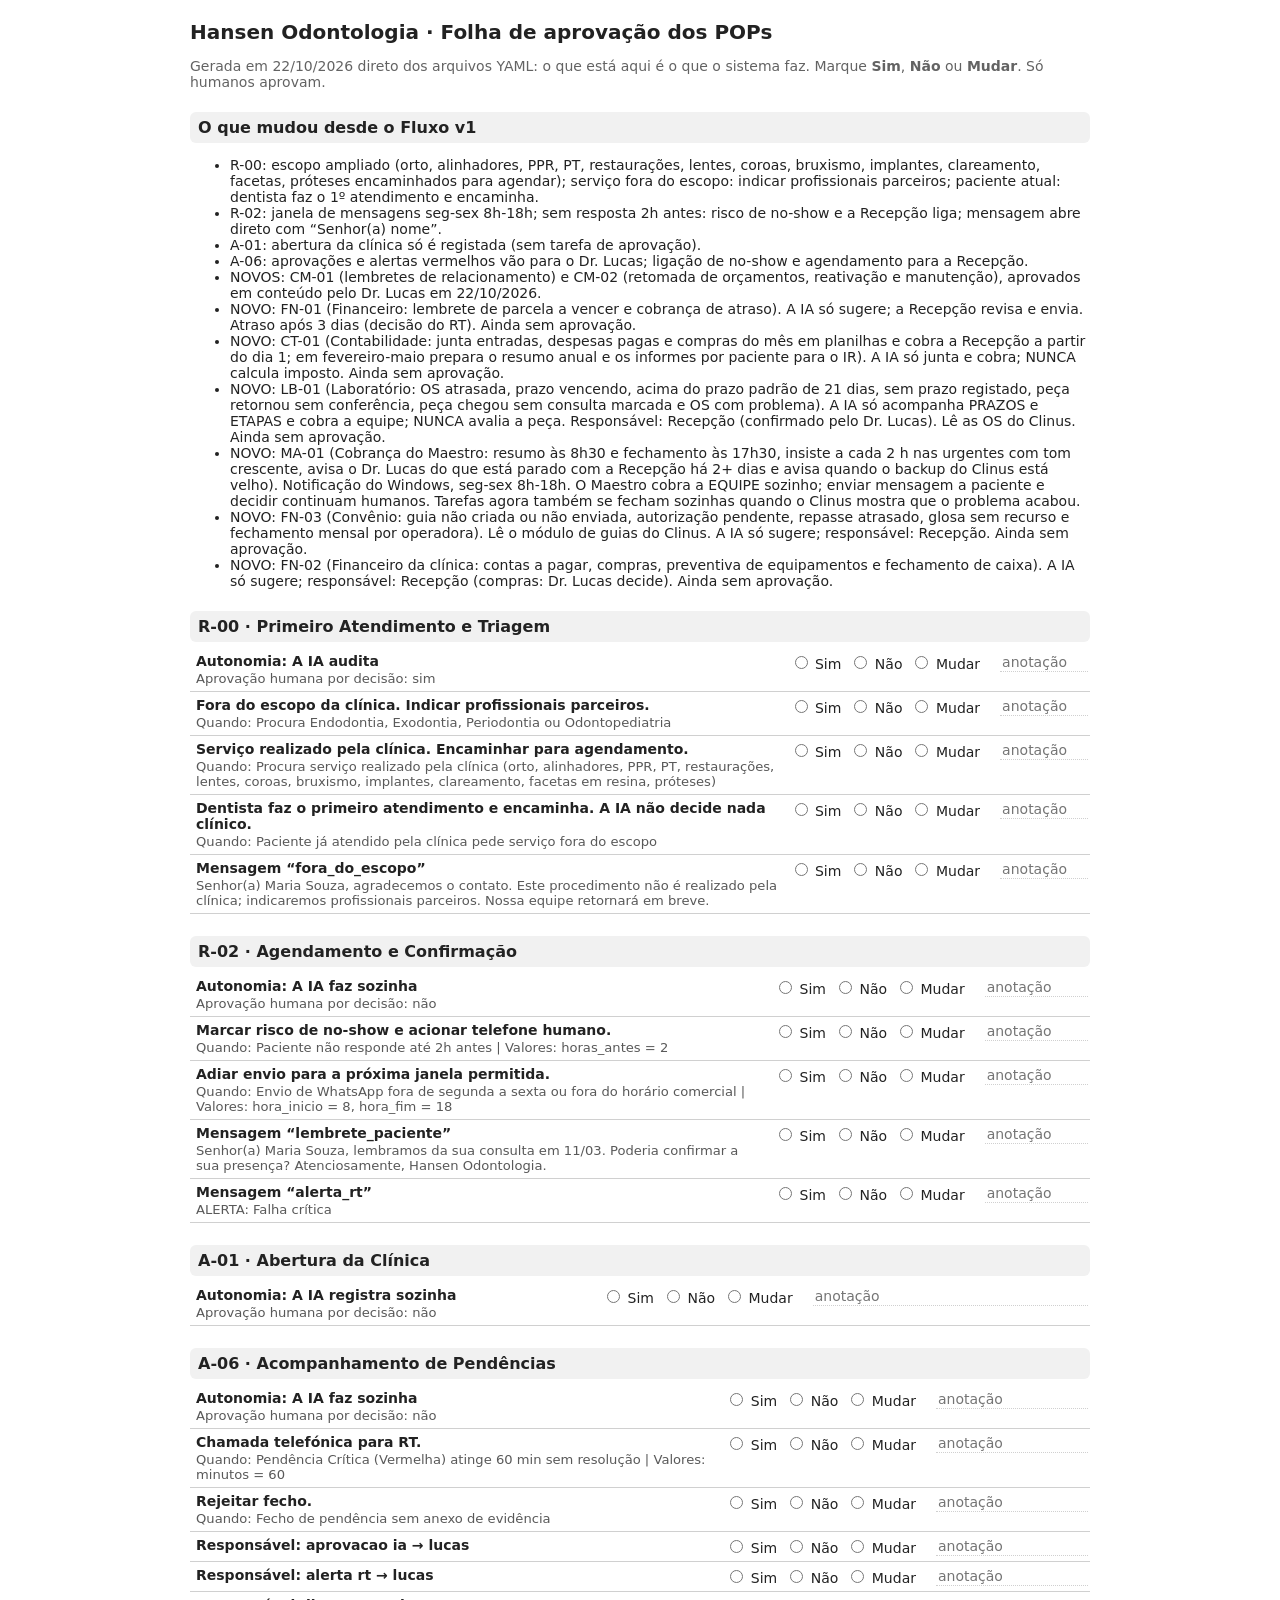
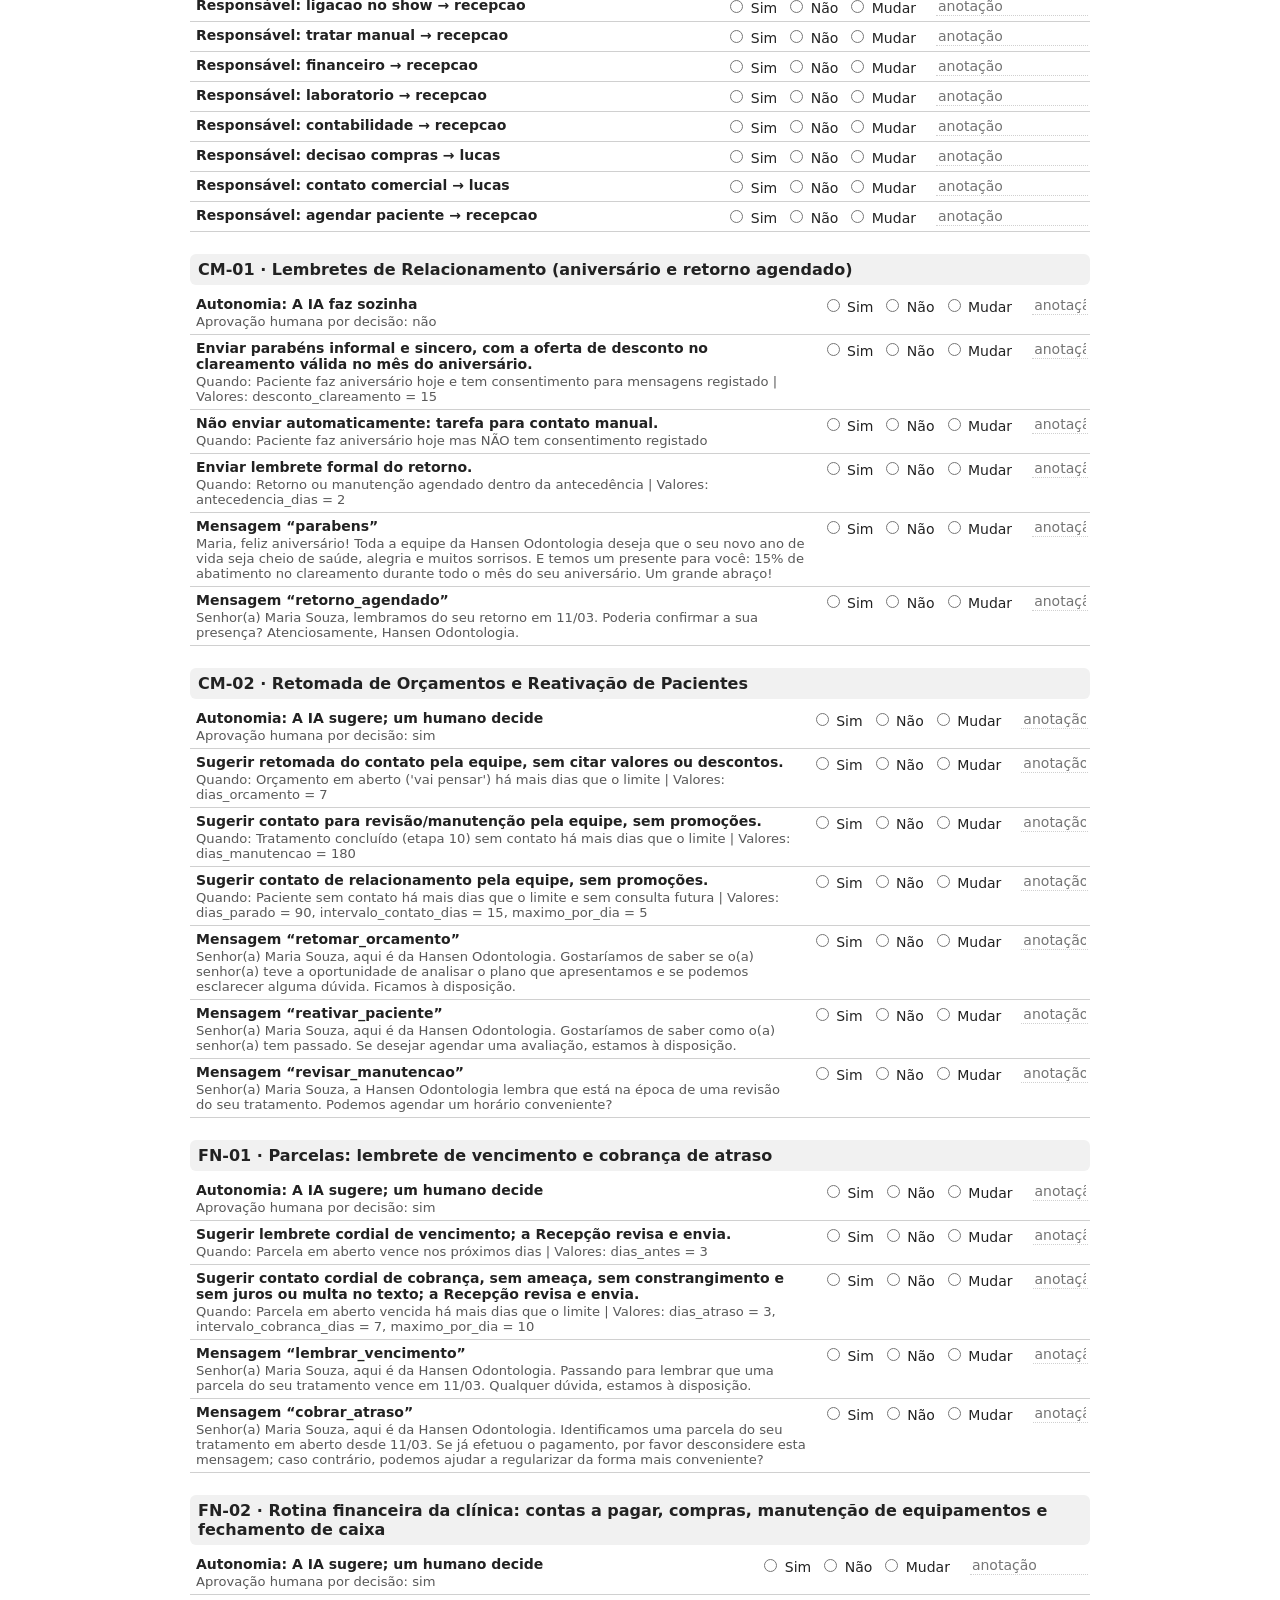
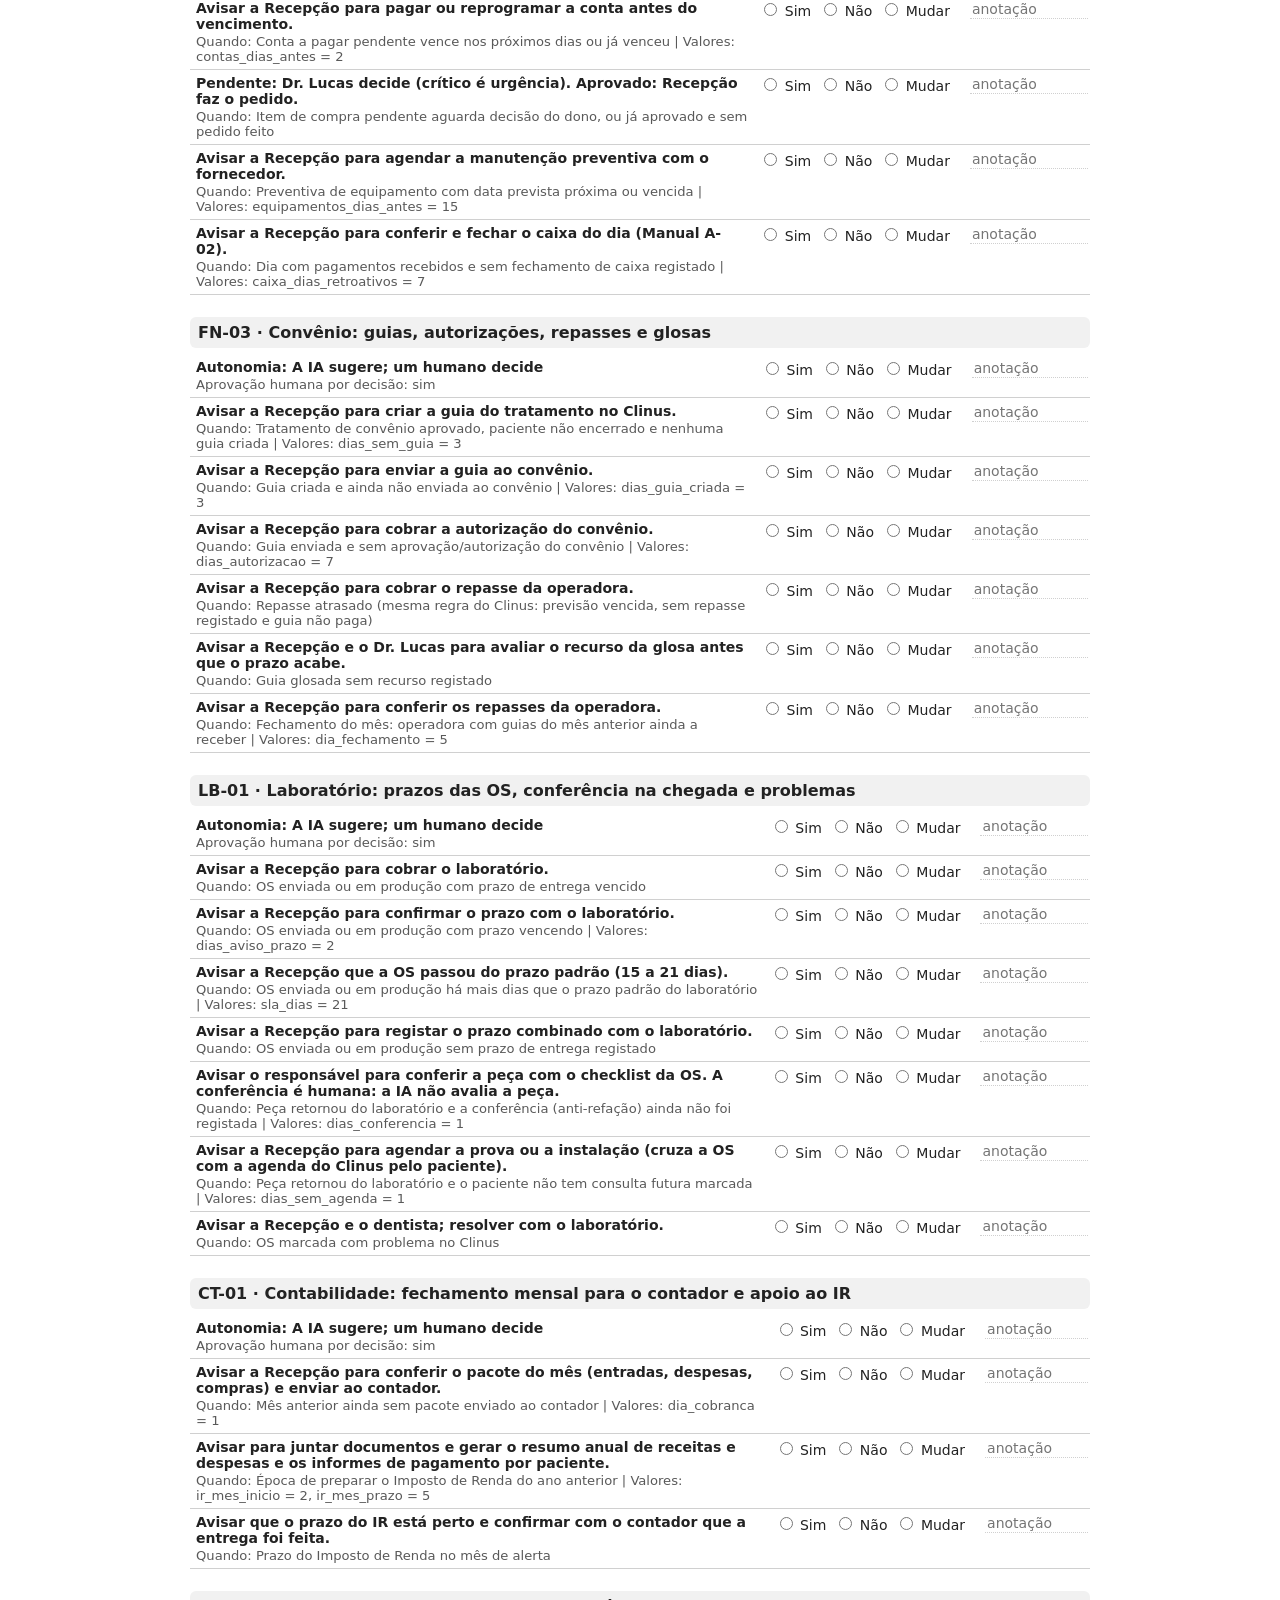
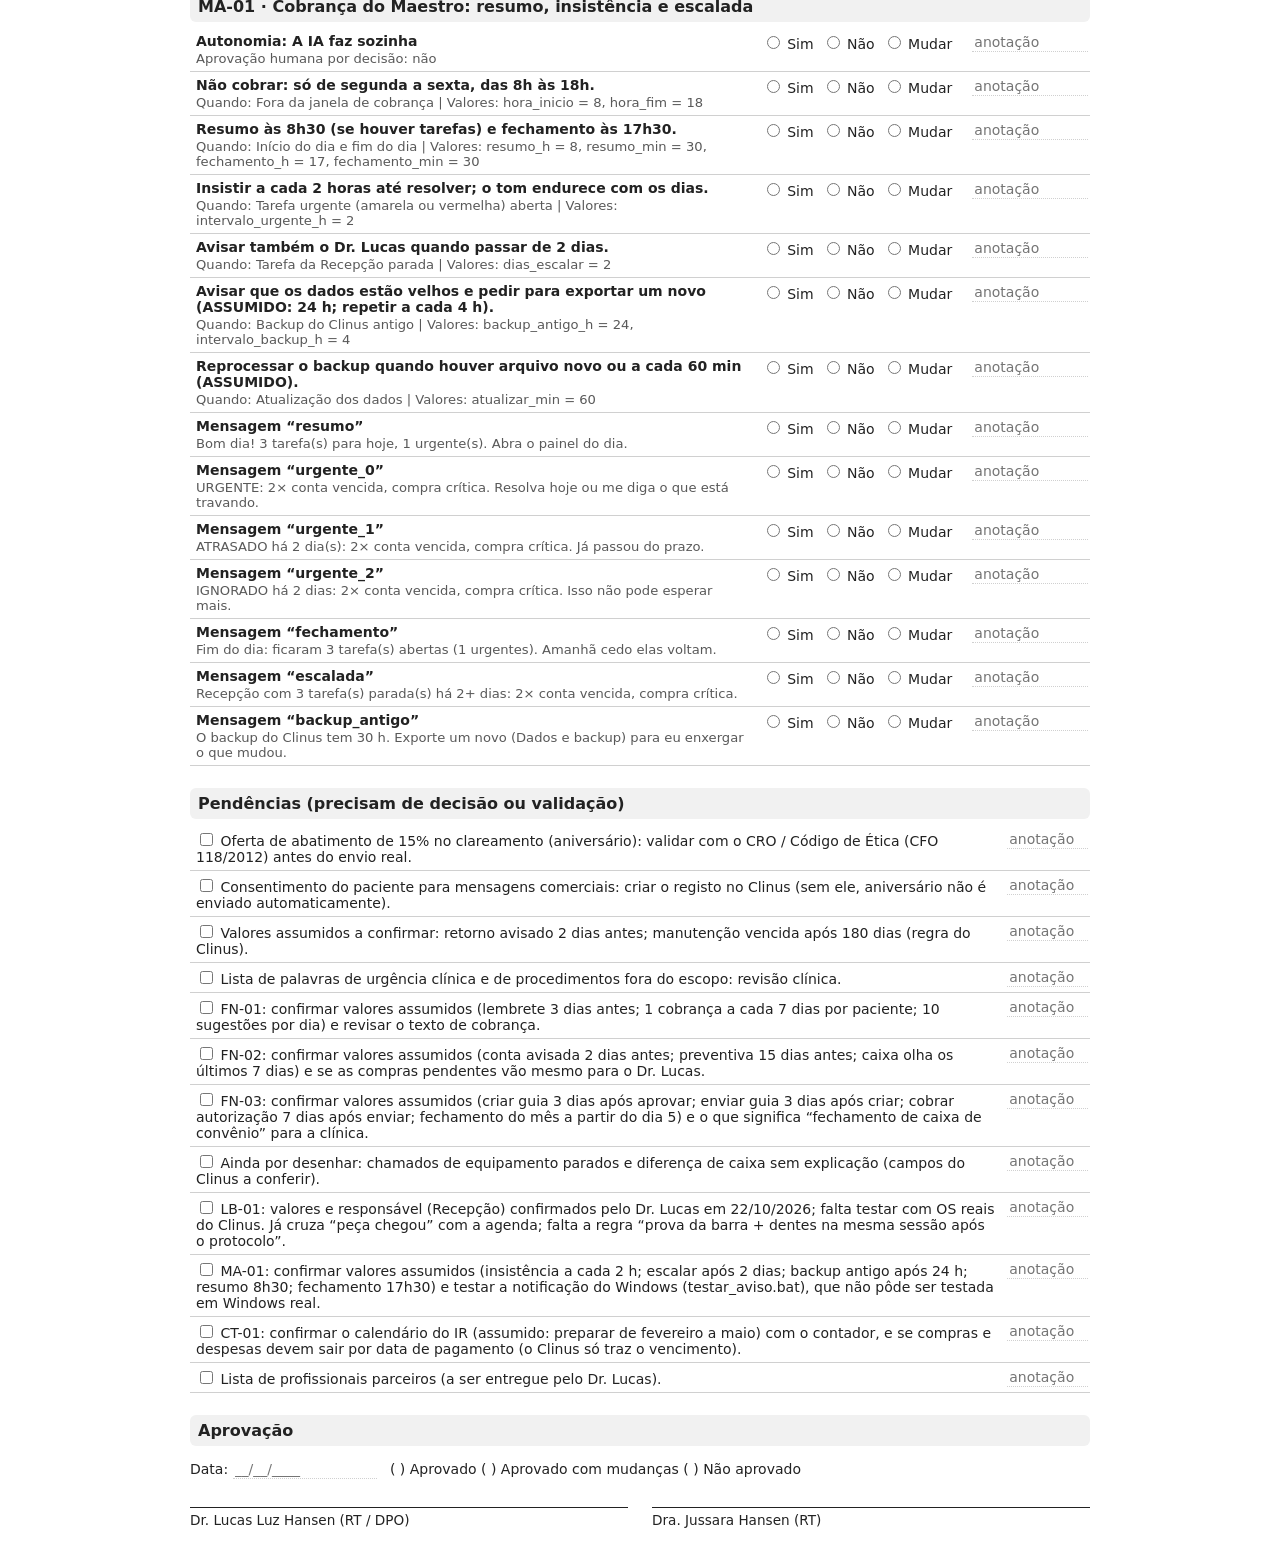
==== commit 19074580: "Agente Contabilidade (CT-01): fechamento mensal para o contador e apoio ao IR Co-Authored-By: Claude" ====
--- a/docs/folha_aprovacao_pops.html
+++ b/docs/folha_aprovacao_pops.html
@@ -14,9 +14,9 @@
 </style>
 <h1>Hansen Odontologia · Folha de aprovação dos POPs</h1>
 <p class="sub">Gerada em 22/10/2026 direto dos arquivos YAML: o que está aqui é o que o sistema faz. Marque <b>Sim</b>, <b>Não</b> ou <b>Mudar</b>. Só humanos aprovam.</p>
-<h2>O que mudou desde o Fluxo v1</h2><ul><li>R-00: escopo ampliado (orto, alinhadores, PPR, PT, restaurações, lentes, coroas, bruxismo, implantes, clareamento, facetas, próteses encaminhados para agendar); serviço fora do escopo: indicar profissionais parceiros; paciente atual: dentista faz o 1º atendimento e encaminha.</li><li>R-02: janela de mensagens seg-sex 8h-18h; sem resposta 2h antes: risco de no-show e a Recepção liga; mensagem abre direto com “Senhor(a) nome”.</li><li>A-01: abertura da clínica só é registada (sem tarefa de aprovação).</li><li>A-06: aprovações e alertas vermelhos vão para o Dr. Lucas; ligação de no-show e agendamento para a Recepção.</li><li>NOVOS: CM-01 (lembretes de relacionamento) e CM-02 (retomada de orçamentos, reativação e manutenção), aprovados em conteúdo pelo Dr. Lucas em 22/10/2026.</li><li>NOVO: FN-01 (Financeiro: lembrete de parcela a vencer e cobrança de atraso). A IA só sugere; a Recepção revisa e envia. Atraso após 3 dias (decisão do RT). Ainda sem aprovação.</li><li>NOVO: LB-01 (Laboratório: OS atrasada, prazo vencendo, acima do prazo padrão de 21 dias, sem prazo registado, peça retornou sem conferência, peça chegou sem consulta marcada e OS com problema). A IA só acompanha PRAZOS e ETAPAS e cobra a equipe; NUNCA avalia a peça. Responsável: Recepção (confirmado pelo Dr. Lucas). Lê as OS do Clinus. Ainda sem aprovação.</li><li>NOVO: MA-01 (Cobrança do Maestro: resumo às 8h30 e fechamento às 17h30, insiste a cada 2 h nas urgentes com tom crescente, avisa o Dr. Lucas do que está parado com a Recepção há 2+ dias e avisa quando o backup do Clinus está velho). Notificação do Windows, seg-sex 8h-18h. O Maestro cobra a EQUIPE sozinho; enviar mensagem a paciente e decidir continuam humanos. Tarefas agora também se fecham sozinhas quando o Clinus mostra que o problema acabou.</li><li>NOVO: FN-03 (Convênio: guia não criada ou não enviada, autorização pendente, repasse atrasado, glosa sem recurso e fechamento mensal por operadora). Lê o módulo de guias do Clinus. A IA só sugere; responsável: Recepção. Ainda sem aprovação.</li><li>NOVO: FN-02 (Financeiro da clínica: contas a pagar, compras, preventiva de equipamentos e fechamento de caixa). A IA só sugere; responsável: Recepção (compras: Dr. Lucas decide). Ainda sem aprovação.</li></ul>
-<h2>R-00 · Primeiro Atendimento e Triagem</h2><table><tr><td><b>Autonomia: A IA audita</b><div class="d">Aprovação humana por decisão: sim</div></td><td class="r"><label><input type="radio" name="R-00-n"> Sim</label><label><input type="radio" name="R-00-n"> Não</label><label><input type="radio" name="R-00-n"> Mudar</label></td><td><input class="nota" placeholder="anotação"></td></tr><tr><td><b>Fora do escopo da clínica. Indicar profissionais parceiros.</b><div class="d">Quando: Procura Endodontia, Exodontia, Periodontia ou Odontopediatria</div></td><td class="r"><label><input type="radio" name="R-00-r0"> Sim</label><label><input type="radio" name="R-00-r0"> Não</label><label><input type="radio" name="R-00-r0"> Mudar</label></td><td><input class="nota" placeholder="anotação"></td></tr><tr><td><b>Serviço realizado pela clínica. Encaminhar para agendamento.</b><div class="d">Quando: Procura serviço realizado pela clínica (orto, alinhadores, PPR, PT, restaurações, lentes, coroas, bruxismo, implantes, clareamento, facetas em resina, próteses)</div></td><td class="r"><label><input type="radio" name="R-00-r1"> Sim</label><label><input type="radio" name="R-00-r1"> Não</label><label><input type="radio" name="R-00-r1"> Mudar</label></td><td><input class="nota" placeholder="anotação"></td></tr><tr><td><b>Dentista faz o primeiro atendimento e encaminha. A IA não decide nada clínico.</b><div class="d">Quando: Paciente já atendido pela clínica pede serviço fora do escopo</div></td><td class="r"><label><input type="radio" name="R-00-r2"> Sim</label><label><input type="radio" name="R-00-r2"> Não</label><label><input type="radio" name="R-00-r2"> Mudar</label></td><td><input class="nota" placeholder="anotação"></td></tr><tr><td><b>Mensagem “fora_do_escopo”</b><div class="d">Senhor(a) Maria Souza, agradecemos o contato. Este procedimento não é realizado pela clínica; indicaremos profissionais parceiros. Nossa equipe retornará em breve.</div></td><td class="r"><label><input type="radio" name="R-00-m0"> Sim</label><label><input type="radio" name="R-00-m0"> Não</label><label><input type="radio" name="R-00-m0"> Mudar</label></td><td><input class="nota" placeholder="anotação"></td></tr></table><h2>R-02 · Agendamento e Confirmação</h2><table><tr><td><b>Autonomia: A IA faz sozinha</b><div class="d">Aprovação humana por decisão: não</div></td><td class="r"><label><input type="radio" name="R-02-n"> Sim</label><label><input type="radio" name="R-02-n"> Não</label><label><input type="radio" name="R-02-n"> Mudar</label></td><td><input class="nota" placeholder="anotação"></td></tr><tr><td><b>Marcar risco de no-show e acionar telefone humano.</b><div class="d">Quando: Paciente não responde até 2h antes | Valores: horas_antes = 2</div></td><td class="r"><label><input type="radio" name="R-02-r0"> Sim</label><label><input type="radio" name="R-02-r0"> Não</label><label><input type="radio" name="R-02-r0"> Mudar</label></td><td><input class="nota" placeholder="anotação"></td></tr><tr><td><b>Adiar envio para a próxima janela permitida.</b><div class="d">Quando: Envio de WhatsApp fora de segunda a sexta ou fora do horário comercial | Valores: hora_inicio = 8, hora_fim = 18</div></td><td class="r"><label><input type="radio" name="R-02-r1"> Sim</label><label><input type="radio" name="R-02-r1"> Não</label><label><input type="radio" name="R-02-r1"> Mudar</label></td><td><input class="nota" placeholder="anotação"></td></tr><tr><td><b>Mensagem “lembrete_paciente”</b><div class="d">Senhor(a) Maria Souza, lembramos da sua consulta em 11/03. Poderia confirmar a sua presença? Atenciosamente, Hansen Odontologia.</div></td><td class="r"><label><input type="radio" name="R-02-m0"> Sim</label><label><input type="radio" name="R-02-m0"> Não</label><label><input type="radio" name="R-02-m0"> Mudar</label></td><td><input class="nota" placeholder="anotação"></td></tr><tr><td><b>Mensagem “alerta_rt”</b><div class="d">ALERTA: Falha crítica</div></td><td class="r"><label><input type="radio" name="R-02-m1"> Sim</label><label><input type="radio" name="R-02-m1"> Não</label><label><input type="radio" name="R-02-m1"> Mudar</label></td><td><input class="nota" placeholder="anotação"></td></tr></table><h2>A-01 · Abertura da Clínica</h2><table><tr><td><b>Autonomia: A IA registra sozinha</b><div class="d">Aprovação humana por decisão: não</div></td><td class="r"><label><input type="radio" name="A-01-n"> Sim</label><label><input type="radio" name="A-01-n"> Não</label><label><input type="radio" name="A-01-n"> Mudar</label></td><td><input class="nota" placeholder="anotação"></td></tr></table><h2>A-06 · Acompanhamento de Pendências</h2><table><tr><td><b>Autonomia: A IA faz sozinha</b><div class="d">Aprovação humana por decisão: não</div></td><td class="r"><label><input type="radio" name="A-06-n"> Sim</label><label><input type="radio" name="A-06-n"> Não</label><label><input type="radio" name="A-06-n"> Mudar</label></td><td><input class="nota" placeholder="anotação"></td></tr><tr><td><b>Chamada telefónica para RT.</b><div class="d">Quando: Pendência Crítica (Vermelha) atinge 60 min sem resolução | Valores: minutos = 60</div></td><td class="r"><label><input type="radio" name="A-06-r0"> Sim</label><label><input type="radio" name="A-06-r0"> Não</label><label><input type="radio" name="A-06-r0"> Mudar</label></td><td><input class="nota" placeholder="anotação"></td></tr><tr><td><b>Rejeitar fecho.</b><div class="d">Quando: Fecho de pendência sem anexo de evidência</div></td><td class="r"><label><input type="radio" name="A-06-r1"> Sim</label><label><input type="radio" name="A-06-r1"> Não</label><label><input type="radio" name="A-06-r1"> Mudar</label></td><td><input class="nota" placeholder="anotação"></td></tr><tr><td><b>Responsável: aprovacao ia → lucas</b></td><td class="r"><label><input type="radio" name="A-06-p0"> Sim</label><label><input type="radio" name="A-06-p0"> Não</label><label><input type="radio" name="A-06-p0"> Mudar</label></td><td><input class="nota" placeholder="anotação"></td></tr><tr><td><b>Responsável: alerta rt → lucas</b></td><td class="r"><label><input type="radio" name="A-06-p1"> Sim</label><label><input type="radio" name="A-06-p1"> Não</label><label><input type="radio" name="A-06-p1"> Mudar</label></td><td><input class="nota" placeholder="anotação"></td></tr><tr><td><b>Responsável: ligacao no show → recepcao</b></td><td class="r"><label><input type="radio" name="A-06-p2"> Sim</label><label><input type="radio" name="A-06-p2"> Não</label><label><input type="radio" name="A-06-p2"> Mudar</label></td><td><input class="nota" placeholder="anotação"></td></tr><tr><td><b>Responsável: tratar manual → recepcao</b></td><td class="r"><label><input type="radio" name="A-06-p3"> Sim</label><label><input type="radio" name="A-06-p3"> Não</label><label><input type="radio" name="A-06-p3"> Mudar</label></td><td><input class="nota" placeholder="anotação"></td></tr><tr><td><b>Responsável: financeiro → recepcao</b></td><td class="r"><label><input type="radio" name="A-06-p4"> Sim</label><label><input type="radio" name="A-06-p4"> Não</label><label><input type="radio" name="A-06-p4"> Mudar</label></td><td><input class="nota" placeholder="anotação"></td></tr><tr><td><b>Responsável: laboratorio → recepcao</b></td><td class="r"><label><input type="radio" name="A-06-p5"> Sim</label><label><input type="radio" name="A-06-p5"> Não</label><label><input type="radio" name="A-06-p5"> Mudar</label></td><td><input class="nota" placeholder="anotação"></td></tr><tr><td><b>Responsável: decisao compras → lucas</b></td><td class="r"><label><input type="radio" name="A-06-p6"> Sim</label><label><input type="radio" name="A-06-p6"> Não</label><label><input type="radio" name="A-06-p6"> Mudar</label></td><td><input class="nota" placeholder="anotação"></td></tr><tr><td><b>Responsável: contato comercial → lucas</b></td><td class="r"><label><input type="radio" name="A-06-p7"> Sim</label><label><input type="radio" name="A-06-p7"> Não</label><label><input type="radio" name="A-06-p7"> Mudar</label></td><td><input class="nota" placeholder="anotação"></td></tr><tr><td><b>Responsável: agendar paciente → recepcao</b></td><td class="r"><label><input type="radio" name="A-06-p8"> Sim</label><label><input type="radio" name="A-06-p8"> Não</label><label><input type="radio" name="A-06-p8"> Mudar</label></td><td><input class="nota" placeholder="anotação"></td></tr></table><h2>CM-01 · Lembretes de Relacionamento (aniversário e retorno agendado)</h2><table><tr><td><b>Autonomia: A IA faz sozinha</b><div class="d">Aprovação humana por decisão: não</div></td><td class="r"><label><input type="radio" name="CM-01-n"> Sim</label><label><input type="radio" name="CM-01-n"> Não</label><label><input type="radio" name="CM-01-n"> Mudar</label></td><td><input class="nota" placeholder="anotação"></td></tr><tr><td><b>Enviar parabéns informal e sincero, com a oferta de desconto no clareamento válida no mês do aniversário.</b><div class="d">Quando: Paciente faz aniversário hoje e tem consentimento para mensagens registado | Valores: desconto_clareamento = 15</div></td><td class="r"><label><input type="radio" name="CM-01-r0"> Sim</label><label><input type="radio" name="CM-01-r0"> Não</label><label><input type="radio" name="CM-01-r0"> Mudar</label></td><td><input class="nota" placeholder="anotação"></td></tr><tr><td><b>Não enviar automaticamente: tarefa para contato manual.</b><div class="d">Quando: Paciente faz aniversário hoje mas NÃO tem consentimento registado</div></td><td class="r"><label><input type="radio" name="CM-01-r1"> Sim</label><label><input type="radio" name="CM-01-r1"> Não</label><label><input type="radio" name="CM-01-r1"> Mudar</label></td><td><input class="nota" placeholder="anotação"></td></tr><tr><td><b>Enviar lembrete formal do retorno.</b><div class="d">Quando: Retorno ou manutenção agendado dentro da antecedência | Valores: antecedencia_dias = 2</div></td><td class="r"><label><input type="radio" name="CM-01-r2"> Sim</label><label><input type="radio" name="CM-01-r2"> Não</label><label><input type="radio" name="CM-01-r2"> Mudar</label></td><td><input class="nota" placeholder="anotação"></td></tr><tr><td><b>Mensagem “parabens”</b><div class="d">Maria, feliz aniversário! Toda a equipe da Hansen Odontologia deseja que o seu novo ano de vida seja cheio de saúde, alegria e muitos sorrisos. E temos um presente para você: 15% de abatimento no clareamento durante todo o mês do seu aniversário. Um grande abraço!</div></td><td class="r"><label><input type="radio" name="CM-01-m0"> Sim</label><label><input type="radio" name="CM-01-m0"> Não</label><label><input type="radio" name="CM-01-m0"> Mudar</label></td><td><input class="nota" placeholder="anotação"></td></tr><tr><td><b>Mensagem “retorno_agendado”</b><div class="d">Senhor(a) Maria Souza, lembramos do seu retorno em 11/03. Poderia confirmar a sua presença? Atenciosamente, Hansen Odontologia.</div></td><td class="r"><label><input type="radio" name="CM-01-m2"> Sim</label><label><input type="radio" name="CM-01-m2"> Não</label><label><input type="radio" name="CM-01-m2"> Mudar</label></td><td><input class="nota" placeholder="anotação"></td></tr></table><h2>CM-02 · Retomada de Orçamentos e Reativação de Pacientes</h2><table><tr><td><b>Autonomia: A IA sugere; um humano decide</b><div class="d">Aprovação humana por decisão: sim</div></td><td class="r"><label><input type="radio" name="CM-02-n"> Sim</label><label><input type="radio" name="CM-02-n"> Não</label><label><input type="radio" name="CM-02-n"> Mudar</label></td><td><input class="nota" placeholder="anotação"></td></tr><tr><td><b>Sugerir retomada do contato pela equipe, sem citar valores ou descontos.</b><div class="d">Quando: Orçamento em aberto (&#x27;vai pensar&#x27;) há mais dias que o limite | Valores: dias_orcamento = 7</div></td><td class="r"><label><input type="radio" name="CM-02-r0"> Sim</label><label><input type="radio" name="CM-02-r0"> Não</label><label><input type="radio" name="CM-02-r0"> Mudar</label></td><td><input class="nota" placeholder="anotação"></td></tr><tr><td><b>Sugerir contato para revisão/manutenção pela equipe, sem promoções.</b><div class="d">Quando: Tratamento concluído (etapa 10) sem contato há mais dias que o limite | Valores: dias_manutencao = 180</div></td><td class="r"><label><input type="radio" name="CM-02-r1"> Sim</label><label><input type="radio" name="CM-02-r1"> Não</label><label><input type="radio" name="CM-02-r1"> Mudar</label></td><td><input class="nota" placeholder="anotação"></td></tr><tr><td><b>Sugerir contato de relacionamento pela equipe, sem promoções.</b><div class="d">Quando: Paciente sem contato há mais dias que o limite e sem consulta futura | Valores: dias_parado = 90, intervalo_contato_dias = 15, maximo_por_dia = 5</div></td><td class="r"><label><input type="radio" name="CM-02-r2"> Sim</label><label><input type="radio" name="CM-02-r2"> Não</label><label><input type="radio" name="CM-02-r2"> Mudar</label></td><td><input class="nota" placeholder="anotação"></td></tr><tr><td><b>Mensagem “retomar_orcamento”</b><div class="d">Senhor(a) Maria Souza, aqui é da Hansen Odontologia. Gostaríamos de saber se o(a) senhor(a) teve a oportunidade de analisar o plano que apresentamos e se podemos esclarecer alguma dúvida. Ficamos à disposição.</div></td><td class="r"><label><input type="radio" name="CM-02-m0"> Sim</label><label><input type="radio" name="CM-02-m0"> Não</label><label><input type="radio" name="CM-02-m0"> Mudar</label></td><td><input class="nota" placeholder="anotação"></td></tr><tr><td><b>Mensagem “reativar_paciente”</b><div class="d">Senhor(a) Maria Souza, aqui é da Hansen Odontologia. Gostaríamos de saber como o(a) senhor(a) tem passado. Se desejar agendar uma avaliação, estamos à disposição.</div></td><td class="r"><label><input type="radio" name="CM-02-m1"> Sim</label><label><input type="radio" name="CM-02-m1"> Não</label><label><input type="radio" name="CM-02-m1"> Mudar</label></td><td><input class="nota" placeholder="anotação"></td></tr><tr><td><b>Mensagem “revisar_manutencao”</b><div class="d">Senhor(a) Maria Souza, a Hansen Odontologia lembra que está na época de uma revisão do seu tratamento. Podemos agendar um horário conveniente?</div></td><td class="r"><label><input type="radio" name="CM-02-m2"> Sim</label><label><input type="radio" name="CM-02-m2"> Não</label><label><input type="radio" name="CM-02-m2"> Mudar</label></td><td><input class="nota" placeholder="anotação"></td></tr></table><h2>FN-01 · Parcelas: lembrete de vencimento e cobrança de atraso</h2><table><tr><td><b>Autonomia: A IA sugere; um humano decide</b><div class="d">Aprovação humana por decisão: sim</div></td><td class="r"><label><input type="radio" name="FN-01-n"> Sim</label><label><input type="radio" name="FN-01-n"> Não</label><label><input type="radio" name="FN-01-n"> Mudar</label></td><td><input class="nota" placeholder="anotação"></td></tr><tr><td><b>Sugerir lembrete cordial de vencimento; a Recepção revisa e envia.</b><div class="d">Quando: Parcela em aberto vence nos próximos dias | Valores: dias_antes = 3</div></td><td class="r"><label><input type="radio" name="FN-01-r0"> Sim</label><label><input type="radio" name="FN-01-r0"> Não</label><label><input type="radio" name="FN-01-r0"> Mudar</label></td><td><input class="nota" placeholder="anotação"></td></tr><tr><td><b>Sugerir contato cordial de cobrança, sem ameaça, sem constrangimento e sem juros ou multa no texto; a Recepção revisa e envia.</b><div class="d">Quando: Parcela em aberto vencida há mais dias que o limite | Valores: dias_atraso = 3, intervalo_cobranca_dias = 7, maximo_por_dia = 10</div></td><td class="r"><label><input type="radio" name="FN-01-r1"> Sim</label><label><input type="radio" name="FN-01-r1"> Não</label><label><input type="radio" name="FN-01-r1"> Mudar</label></td><td><input class="nota" placeholder="anotação"></td></tr><tr><td><b>Mensagem “lembrar_vencimento”</b><div class="d">Senhor(a) Maria Souza, aqui é da Hansen Odontologia. Passando para lembrar que uma parcela do seu tratamento vence em 11/03. Qualquer dúvida, estamos à disposição.</div></td><td class="r"><label><input type="radio" name="FN-01-m0"> Sim</label><label><input type="radio" name="FN-01-m0"> Não</label><label><input type="radio" name="FN-01-m0"> Mudar</label></td><td><input class="nota" placeholder="anotação"></td></tr><tr><td><b>Mensagem “cobrar_atraso”</b><div class="d">Senhor(a) Maria Souza, aqui é da Hansen Odontologia. Identificamos uma parcela do seu tratamento em aberto desde 11/03. Se já efetuou o pagamento, por favor desconsidere esta mensagem; caso contrário, podemos ajudar a regularizar da forma mais conveniente?</div></td><td class="r"><label><input type="radio" name="FN-01-m1"> Sim</label><label><input type="radio" name="FN-01-m1"> Não</label><label><input type="radio" name="FN-01-m1"> Mudar</label></td><td><input class="nota" placeholder="anotação"></td></tr></table><h2>FN-02 · Rotina financeira da clínica: contas a pagar, compras, manutenção de equipamentos e fechamento de caixa</h2><table><tr><td><b>Autonomia: A IA sugere; um humano decide</b><div class="d">Aprovação humana por decisão: sim</div></td><td class="r"><label><input type="radio" name="FN-02-n"> Sim</label><label><input type="radio" name="FN-02-n"> Não</label><label><input type="radio" name="FN-02-n"> Mudar</label></td><td><input class="nota" placeholder="anotação"></td></tr><tr><td><b>Avisar a Recepção para pagar ou reprogramar a conta antes do vencimento.</b><div class="d">Quando: Conta a pagar pendente vence nos próximos dias ou já venceu | Valores: contas_dias_antes = 2</div></td><td class="r"><label><input type="radio" name="FN-02-r0"> Sim</label><label><input type="radio" name="FN-02-r0"> Não</label><label><input type="radio" name="FN-02-r0"> Mudar</label></td><td><input class="nota" placeholder="anotação"></td></tr><tr><td><b>Pendente: Dr. Lucas decide (crítico é urgência). Aprovado: Recepção faz o pedido.</b><div class="d">Quando: Item de compra pendente aguarda decisão do dono, ou já aprovado e sem pedido feito</div></td><td class="r"><label><input type="radio" name="FN-02-r1"> Sim</label><label><input type="radio" name="FN-02-r1"> Não</label><label><input type="radio" name="FN-02-r1"> Mudar</label></td><td><input class="nota" placeholder="anotação"></td></tr><tr><td><b>Avisar a Recepção para agendar a manutenção preventiva com o fornecedor.</b><div class="d">Quando: Preventiva de equipamento com data prevista próxima ou vencida | Valores: equipamentos_dias_antes = 15</div></td><td class="r"><label><input type="radio" name="FN-02-r2"> Sim</label><label><input type="radio" name="FN-02-r2"> Não</label><label><input type="radio" name="FN-02-r2"> Mudar</label></td><td><input class="nota" placeholder="anotação"></td></tr><tr><td><b>Avisar a Recepção para conferir e fechar o caixa do dia (Manual A-02).</b><div class="d">Quando: Dia com pagamentos recebidos e sem fechamento de caixa registado | Valores: caixa_dias_retroativos = 7</div></td><td class="r"><label><input type="radio" name="FN-02-r3"> Sim</label><label><input type="radio" name="FN-02-r3"> Não</label><label><input type="radio" name="FN-02-r3"> Mudar</label></td><td><input class="nota" placeholder="anotação"></td></tr></table><h2>FN-03 · Convênio: guias, autorizações, repasses e glosas</h2><table><tr><td><b>Autonomia: A IA sugere; um humano decide</b><div class="d">Aprovação humana por decisão: sim</div></td><td class="r"><label><input type="radio" name="FN-03-n"> Sim</label><label><input type="radio" name="FN-03-n"> Não</label><label><input type="radio" name="FN-03-n"> Mudar</label></td><td><input class="nota" placeholder="anotação"></td></tr><tr><td><b>Avisar a Recepção para criar a guia do tratamento no Clinus.</b><div class="d">Quando: Tratamento de convênio aprovado, paciente não encerrado e nenhuma guia criada | Valores: dias_sem_guia = 3</div></td><td class="r"><label><input type="radio" name="FN-03-r0"> Sim</label><label><input type="radio" name="FN-03-r0"> Não</label><label><input type="radio" name="FN-03-r0"> Mudar</label></td><td><input class="nota" placeholder="anotação"></td></tr><tr><td><b>Avisar a Recepção para enviar a guia ao convênio.</b><div class="d">Quando: Guia criada e ainda não enviada ao convênio | Valores: dias_guia_criada = 3</div></td><td class="r"><label><input type="radio" name="FN-03-r1"> Sim</label><label><input type="radio" name="FN-03-r1"> Não</label><label><input type="radio" name="FN-03-r1"> Mudar</label></td><td><input class="nota" placeholder="anotação"></td></tr><tr><td><b>Avisar a Recepção para cobrar a autorização do convênio.</b><div class="d">Quando: Guia enviada e sem aprovação/autorização do convênio | Valores: dias_autorizacao = 7</div></td><td class="r"><label><input type="radio" name="FN-03-r2"> Sim</label><label><input type="radio" name="FN-03-r2"> Não</label><label><input type="radio" name="FN-03-r2"> Mudar</label></td><td><input class="nota" placeholder="anotação"></td></tr><tr><td><b>Avisar a Recepção para cobrar o repasse da operadora.</b><div class="d">Quando: Repasse atrasado (mesma regra do Clinus: previsão vencida, sem repasse registado e guia não paga)</div></td><td class="r"><label><input type="radio" name="FN-03-r3"> Sim</label><label><input type="radio" name="FN-03-r3"> Não</label><label><input type="radio" name="FN-03-r3"> Mudar</label></td><td><input class="nota" placeholder="anotação"></td></tr><tr><td><b>Avisar a Recepção e o Dr. Lucas para avaliar o recurso da glosa antes que o prazo acabe.</b><div class="d">Quando: Guia glosada sem recurso registado</div></td><td class="r"><label><input type="radio" name="FN-03-r4"> Sim</label><label><input type="radio" name="FN-03-r4"> Não</label><label><input type="radio" name="FN-03-r4"> Mudar</label></td><td><input class="nota" placeholder="anotação"></td></tr><tr><td><b>Avisar a Recepção para conferir os repasses da operadora.</b><div class="d">Quando: Fechamento do mês: operadora com guias do mês anterior ainda a receber | Valores: dia_fechamento = 5</div></td><td class="r"><label><input type="radio" name="FN-03-r5"> Sim</label><label><input type="radio" name="FN-03-r5"> Não</label><label><input type="radio" name="FN-03-r5"> Mudar</label></td><td><input class="nota" placeholder="anotação"></td></tr></table><h2>LB-01 · Laboratório: prazos das OS, conferência na chegada e problemas</h2><table><tr><td><b>Autonomia: A IA sugere; um humano decide</b><div class="d">Aprovação humana por decisão: sim</div></td><td class="r"><label><input type="radio" name="LB-01-n"> Sim</label><label><input type="radio" name="LB-01-n"> Não</label><label><input type="radio" name="LB-01-n"> Mudar</label></td><td><input class="nota" placeholder="anotação"></td></tr><tr><td><b>Avisar a Recepção para cobrar o laboratório.</b><div class="d">Quando: OS enviada ou em produção com prazo de entrega vencido</div></td><td class="r"><label><input type="radio" name="LB-01-r0"> Sim</label><label><input type="radio" name="LB-01-r0"> Não</label><label><input type="radio" name="LB-01-r0"> Mudar</label></td><td><input class="nota" placeholder="anotação"></td></tr><tr><td><b>Avisar a Recepção para confirmar o prazo com o laboratório.</b><div class="d">Quando: OS enviada ou em produção com prazo vencendo | Valores: dias_aviso_prazo = 2</div></td><td class="r"><label><input type="radio" name="LB-01-r1"> Sim</label><label><input type="radio" name="LB-01-r1"> Não</label><label><input type="radio" name="LB-01-r1"> Mudar</label></td><td><input class="nota" placeholder="anotação"></td></tr><tr><td><b>Avisar a Recepção que a OS passou do prazo padrão (15 a 21 dias).</b><div class="d">Quando: OS enviada ou em produção há mais dias que o prazo padrão do laboratório | Valores: sla_dias = 21</div></td><td class="r"><label><input type="radio" name="LB-01-r2"> Sim</label><label><input type="radio" name="LB-01-r2"> Não</label><label><input type="radio" name="LB-01-r2"> Mudar</label></td><td><input class="nota" placeholder="anotação"></td></tr><tr><td><b>Avisar a Recepção para registar o prazo combinado com o laboratório.</b><div class="d">Quando: OS enviada ou em produção sem prazo de entrega registado</div></td><td class="r"><label><input type="radio" name="LB-01-r3"> Sim</label><label><input type="radio" name="LB-01-r3"> Não</label><label><input type="radio" name="LB-01-r3"> Mudar</label></td><td><input class="nota" placeholder="anotação"></td></tr><tr><td><b>Avisar o responsável para conferir a peça com o checklist da OS. A conferência é humana: a IA não avalia a peça.</b><div class="d">Quando: Peça retornou do laboratório e a conferência (anti-refação) ainda não foi registada | Valores: dias_conferencia = 1</div></td><td class="r"><label><input type="radio" name="LB-01-r4"> Sim</label><label><input type="radio" name="LB-01-r4"> Não</label><label><input type="radio" name="LB-01-r4"> Mudar</label></td><td><input class="nota" placeholder="anotação"></td></tr><tr><td><b>Avisar a Recepção para agendar a prova ou a instalação (cruza a OS com a agenda do Clinus pelo paciente).</b><div class="d">Quando: Peça retornou do laboratório e o paciente não tem consulta futura marcada | Valores: dias_sem_agenda = 1</div></td><td class="r"><label><input type="radio" name="LB-01-r5"> Sim</label><label><input type="radio" name="LB-01-r5"> Não</label><label><input type="radio" name="LB-01-r5"> Mudar</label></td><td><input class="nota" placeholder="anotação"></td></tr><tr><td><b>Avisar a Recepção e o dentista; resolver com o laboratório.</b><div class="d">Quando: OS marcada com problema no Clinus</div></td><td class="r"><label><input type="radio" name="LB-01-r6"> Sim</label><label><input type="radio" name="LB-01-r6"> Não</label><label><input type="radio" name="LB-01-r6"> Mudar</label></td><td><input class="nota" placeholder="anotação"></td></tr></table><h2>MA-01 · Cobrança do Maestro: resumo, insistência e escalada</h2><table><tr><td><b>Autonomia: A IA faz sozinha</b><div class="d">Aprovação humana por decisão: não</div></td><td class="r"><label><input type="radio" name="MA-01-n"> Sim</label><label><input type="radio" name="MA-01-n"> Não</label><label><input type="radio" name="MA-01-n"> Mudar</label></td><td><input class="nota" placeholder="anotação"></td></tr><tr><td><b>Não cobrar: só de segunda a sexta, das 8h às 18h.</b><div class="d">Quando: Fora da janela de cobrança | Valores: hora_inicio = 8, hora_fim = 18</div></td><td class="r"><label><input type="radio" name="MA-01-r0"> Sim</label><label><input type="radio" name="MA-01-r0"> Não</label><label><input type="radio" name="MA-01-r0"> Mudar</label></td><td><input class="nota" placeholder="anotação"></td></tr><tr><td><b>Resumo às 8h30 (se houver tarefas) e fechamento às 17h30.</b><div class="d">Quando: Início do dia e fim do dia | Valores: resumo_h = 8, resumo_min = 30, fechamento_h = 17, fechamento_min = 30</div></td><td class="r"><label><input type="radio" name="MA-01-r1"> Sim</label><label><input type="radio" name="MA-01-r1"> Não</label><label><input type="radio" name="MA-01-r1"> Mudar</label></td><td><input class="nota" placeholder="anotação"></td></tr><tr><td><b>Insistir a cada 2 horas até resolver; o tom endurece com os dias.</b><div class="d">Quando: Tarefa urgente (amarela ou vermelha) aberta | Valores: intervalo_urgente_h = 2</div></td><td class="r"><label><input type="radio" name="MA-01-r2"> Sim</label><label><input type="radio" name="MA-01-r2"> Não</label><label><input type="radio" name="MA-01-r2"> Mudar</label></td><td><input class="nota" placeholder="anotação"></td></tr><tr><td><b>Avisar também o Dr. Lucas quando passar de 2 dias.</b><div class="d">Quando: Tarefa da Recepção parada | Valores: dias_escalar = 2</div></td><td class="r"><label><input type="radio" name="MA-01-r3"> Sim</label><label><input type="radio" name="MA-01-r3"> Não</label><label><input type="radio" name="MA-01-r3"> Mudar</label></td><td><input class="nota" placeholder="anotação"></td></tr><tr><td><b>Avisar que os dados estão velhos e pedir para exportar um novo (ASSUMIDO: 24 h; repetir a cada 4 h).</b><div class="d">Quando: Backup do Clinus antigo | Valores: backup_antigo_h = 24, intervalo_backup_h = 4</div></td><td class="r"><label><input type="radio" name="MA-01-r4"> Sim</label><label><input type="radio" name="MA-01-r4"> Não</label><label><input type="radio" name="MA-01-r4"> Mudar</label></td><td><input class="nota" placeholder="anotação"></td></tr><tr><td><b>Reprocessar o backup quando houver arquivo novo ou a cada 60 min (ASSUMIDO).</b><div class="d">Quando: Atualização dos dados | Valores: atualizar_min = 60</div></td><td class="r"><label><input type="radio" name="MA-01-r5"> Sim</label><label><input type="radio" name="MA-01-r5"> Não</label><label><input type="radio" name="MA-01-r5"> Mudar</label></td><td><input class="nota" placeholder="anotação"></td></tr><tr><td><b>Mensagem “resumo”</b><div class="d">Bom dia! 3 tarefa(s) para hoje, 1 urgente(s). Abra o painel do dia.</div></td><td class="r"><label><input type="radio" name="MA-01-m0"> Sim</label><label><input type="radio" name="MA-01-m0"> Não</label><label><input type="radio" name="MA-01-m0"> Mudar</label></td><td><input class="nota" placeholder="anotação"></td></tr><tr><td><b>Mensagem “urgente_0”</b><div class="d">URGENTE: 2× conta vencida, compra crítica. Resolva hoje ou me diga o que está travando.</div></td><td class="r"><label><input type="radio" name="MA-01-m1"> Sim</label><label><input type="radio" name="MA-01-m1"> Não</label><label><input type="radio" name="MA-01-m1"> Mudar</label></td><td><input class="nota" placeholder="anotação"></td></tr><tr><td><b>Mensagem “urgente_1”</b><div class="d">ATRASADO há 2 dia(s): 2× conta vencida, compra crítica. Já passou do prazo.</div></td><td class="r"><label><input type="radio" name="MA-01-m2"> Sim</label><label><input type="radio" name="MA-01-m2"> Não</label><label><input type="radio" name="MA-01-m2"> Mudar</label></td><td><input class="nota" placeholder="anotação"></td></tr><tr><td><b>Mensagem “urgente_2”</b><div class="d">IGNORADO há 2 dias: 2× conta vencida, compra crítica. Isso não pode esperar mais.</div></td><td class="r"><label><input type="radio" name="MA-01-m3"> Sim</label><label><input type="radio" name="MA-01-m3"> Não</label><label><input type="radio" name="MA-01-m3"> Mudar</label></td><td><input class="nota" placeholder="anotação"></td></tr><tr><td><b>Mensagem “fechamento”</b><div class="d">Fim do dia: ficaram 3 tarefa(s) abertas (1 urgentes). Amanhã cedo elas voltam.</div></td><td class="r"><label><input type="radio" name="MA-01-m4"> Sim</label><label><input type="radio" name="MA-01-m4"> Não</label><label><input type="radio" name="MA-01-m4"> Mudar</label></td><td><input class="nota" placeholder="anotação"></td></tr><tr><td><b>Mensagem “escalada”</b><div class="d">Recepção com 3 tarefa(s) parada(s) há 2+ dias: 2× conta vencida, compra crítica.</div></td><td class="r"><label><input type="radio" name="MA-01-m5"> Sim</label><label><input type="radio" name="MA-01-m5"> Não</label><label><input type="radio" name="MA-01-m5"> Mudar</label></td><td><input class="nota" placeholder="anotação"></td></tr><tr><td><b>Mensagem “backup_antigo”</b><div class="d">O backup do Clinus tem 30 h. Exporte um novo (Dados e backup) para eu enxergar o que mudou.</div></td><td class="r"><label><input type="radio" name="MA-01-m6"> Sim</label><label><input type="radio" name="MA-01-m6"> Não</label><label><input type="radio" name="MA-01-m6"> Mudar</label></td><td><input class="nota" placeholder="anotação"></td></tr></table>
-<h2>Pendências (precisam de decisão ou validação)</h2><table><tr><td><label><input type="checkbox"> Oferta de abatimento de 15% no clareamento (aniversário): validar com o CRO / Código de Ética (CFO 118/2012) antes do envio real.</label></td><td><input class="nota" placeholder="anotação"></td></tr><tr><td><label><input type="checkbox"> Consentimento do paciente para mensagens comerciais: criar o registo no Clinus (sem ele, aniversário não é enviado automaticamente).</label></td><td><input class="nota" placeholder="anotação"></td></tr><tr><td><label><input type="checkbox"> Valores assumidos a confirmar: retorno avisado 2 dias antes; manutenção vencida após 180 dias (regra do Clinus).</label></td><td><input class="nota" placeholder="anotação"></td></tr><tr><td><label><input type="checkbox"> Lista de palavras de urgência clínica e de procedimentos fora do escopo: revisão clínica.</label></td><td><input class="nota" placeholder="anotação"></td></tr><tr><td><label><input type="checkbox"> FN-01: confirmar valores assumidos (lembrete 3 dias antes; 1 cobrança a cada 7 dias por paciente; 10 sugestões por dia) e revisar o texto de cobrança.</label></td><td><input class="nota" placeholder="anotação"></td></tr><tr><td><label><input type="checkbox"> FN-02: confirmar valores assumidos (conta avisada 2 dias antes; preventiva 15 dias antes; caixa olha os últimos 7 dias) e se as compras pendentes vão mesmo para o Dr. Lucas.</label></td><td><input class="nota" placeholder="anotação"></td></tr><tr><td><label><input type="checkbox"> FN-03: confirmar valores assumidos (criar guia 3 dias após aprovar; enviar guia 3 dias após criar; cobrar autorização 7 dias após enviar; fechamento do mês a partir do dia 5) e o que significa “fechamento de caixa de convênio” para a clínica.</label></td><td><input class="nota" placeholder="anotação"></td></tr><tr><td><label><input type="checkbox"> Ainda por desenhar: chamados de equipamento parados e diferença de caixa sem explicação (campos do Clinus a conferir).</label></td><td><input class="nota" placeholder="anotação"></td></tr><tr><td><label><input type="checkbox"> LB-01: valores e responsável (Recepção) confirmados pelo Dr. Lucas em 22/10/2026; falta testar com OS reais do Clinus. Já cruza “peça chegou” com a agenda; falta a regra “prova da barra + dentes na mesma sessão após o protocolo”.</label></td><td><input class="nota" placeholder="anotação"></td></tr><tr><td><label><input type="checkbox"> MA-01: confirmar valores assumidos (insistência a cada 2 h; escalar após 2 dias; backup antigo após 24 h; resumo 8h30; fechamento 17h30) e testar a notificação do Windows (testar_aviso.bat), que não pôde ser testada em Windows real.</label></td><td><input class="nota" placeholder="anotação"></td></tr><tr><td><label><input type="checkbox"> Lista de profissionais parceiros (a ser entregue pelo Dr. Lucas).</label></td><td><input class="nota" placeholder="anotação"></td></tr></table>
+<h2>O que mudou desde o Fluxo v1</h2><ul><li>R-00: escopo ampliado (orto, alinhadores, PPR, PT, restaurações, lentes, coroas, bruxismo, implantes, clareamento, facetas, próteses encaminhados para agendar); serviço fora do escopo: indicar profissionais parceiros; paciente atual: dentista faz o 1º atendimento e encaminha.</li><li>R-02: janela de mensagens seg-sex 8h-18h; sem resposta 2h antes: risco de no-show e a Recepção liga; mensagem abre direto com “Senhor(a) nome”.</li><li>A-01: abertura da clínica só é registada (sem tarefa de aprovação).</li><li>A-06: aprovações e alertas vermelhos vão para o Dr. Lucas; ligação de no-show e agendamento para a Recepção.</li><li>NOVOS: CM-01 (lembretes de relacionamento) e CM-02 (retomada de orçamentos, reativação e manutenção), aprovados em conteúdo pelo Dr. Lucas em 22/10/2026.</li><li>NOVO: FN-01 (Financeiro: lembrete de parcela a vencer e cobrança de atraso). A IA só sugere; a Recepção revisa e envia. Atraso após 3 dias (decisão do RT). Ainda sem aprovação.</li><li>NOVO: CT-01 (Contabilidade: junta entradas, despesas pagas e compras do mês em planilhas e cobra a Recepção a partir do dia 1; em fevereiro-maio prepara o resumo anual e os informes por paciente para o IR). A IA só junta e cobra; NUNCA calcula imposto. Ainda sem aprovação.</li><li>NOVO: LB-01 (Laboratório: OS atrasada, prazo vencendo, acima do prazo padrão de 21 dias, sem prazo registado, peça retornou sem conferência, peça chegou sem consulta marcada e OS com problema). A IA só acompanha PRAZOS e ETAPAS e cobra a equipe; NUNCA avalia a peça. Responsável: Recepção (confirmado pelo Dr. Lucas). Lê as OS do Clinus. Ainda sem aprovação.</li><li>NOVO: MA-01 (Cobrança do Maestro: resumo às 8h30 e fechamento às 17h30, insiste a cada 2 h nas urgentes com tom crescente, avisa o Dr. Lucas do que está parado com a Recepção há 2+ dias e avisa quando o backup do Clinus está velho). Notificação do Windows, seg-sex 8h-18h. O Maestro cobra a EQUIPE sozinho; enviar mensagem a paciente e decidir continuam humanos. Tarefas agora também se fecham sozinhas quando o Clinus mostra que o problema acabou.</li><li>NOVO: FN-03 (Convênio: guia não criada ou não enviada, autorização pendente, repasse atrasado, glosa sem recurso e fechamento mensal por operadora). Lê o módulo de guias do Clinus. A IA só sugere; responsável: Recepção. Ainda sem aprovação.</li><li>NOVO: FN-02 (Financeiro da clínica: contas a pagar, compras, preventiva de equipamentos e fechamento de caixa). A IA só sugere; responsável: Recepção (compras: Dr. Lucas decide). Ainda sem aprovação.</li></ul>
+<h2>R-00 · Primeiro Atendimento e Triagem</h2><table><tr><td><b>Autonomia: A IA audita</b><div class="d">Aprovação humana por decisão: sim</div></td><td class="r"><label><input type="radio" name="R-00-n"> Sim</label><label><input type="radio" name="R-00-n"> Não</label><label><input type="radio" name="R-00-n"> Mudar</label></td><td><input class="nota" placeholder="anotação"></td></tr><tr><td><b>Fora do escopo da clínica. Indicar profissionais parceiros.</b><div class="d">Quando: Procura Endodontia, Exodontia, Periodontia ou Odontopediatria</div></td><td class="r"><label><input type="radio" name="R-00-r0"> Sim</label><label><input type="radio" name="R-00-r0"> Não</label><label><input type="radio" name="R-00-r0"> Mudar</label></td><td><input class="nota" placeholder="anotação"></td></tr><tr><td><b>Serviço realizado pela clínica. Encaminhar para agendamento.</b><div class="d">Quando: Procura serviço realizado pela clínica (orto, alinhadores, PPR, PT, restaurações, lentes, coroas, bruxismo, implantes, clareamento, facetas em resina, próteses)</div></td><td class="r"><label><input type="radio" name="R-00-r1"> Sim</label><label><input type="radio" name="R-00-r1"> Não</label><label><input type="radio" name="R-00-r1"> Mudar</label></td><td><input class="nota" placeholder="anotação"></td></tr><tr><td><b>Dentista faz o primeiro atendimento e encaminha. A IA não decide nada clínico.</b><div class="d">Quando: Paciente já atendido pela clínica pede serviço fora do escopo</div></td><td class="r"><label><input type="radio" name="R-00-r2"> Sim</label><label><input type="radio" name="R-00-r2"> Não</label><label><input type="radio" name="R-00-r2"> Mudar</label></td><td><input class="nota" placeholder="anotação"></td></tr><tr><td><b>Mensagem “fora_do_escopo”</b><div class="d">Senhor(a) Maria Souza, agradecemos o contato. Este procedimento não é realizado pela clínica; indicaremos profissionais parceiros. Nossa equipe retornará em breve.</div></td><td class="r"><label><input type="radio" name="R-00-m0"> Sim</label><label><input type="radio" name="R-00-m0"> Não</label><label><input type="radio" name="R-00-m0"> Mudar</label></td><td><input class="nota" placeholder="anotação"></td></tr></table><h2>R-02 · Agendamento e Confirmação</h2><table><tr><td><b>Autonomia: A IA faz sozinha</b><div class="d">Aprovação humana por decisão: não</div></td><td class="r"><label><input type="radio" name="R-02-n"> Sim</label><label><input type="radio" name="R-02-n"> Não</label><label><input type="radio" name="R-02-n"> Mudar</label></td><td><input class="nota" placeholder="anotação"></td></tr><tr><td><b>Marcar risco de no-show e acionar telefone humano.</b><div class="d">Quando: Paciente não responde até 2h antes | Valores: horas_antes = 2</div></td><td class="r"><label><input type="radio" name="R-02-r0"> Sim</label><label><input type="radio" name="R-02-r0"> Não</label><label><input type="radio" name="R-02-r0"> Mudar</label></td><td><input class="nota" placeholder="anotação"></td></tr><tr><td><b>Adiar envio para a próxima janela permitida.</b><div class="d">Quando: Envio de WhatsApp fora de segunda a sexta ou fora do horário comercial | Valores: hora_inicio = 8, hora_fim = 18</div></td><td class="r"><label><input type="radio" name="R-02-r1"> Sim</label><label><input type="radio" name="R-02-r1"> Não</label><label><input type="radio" name="R-02-r1"> Mudar</label></td><td><input class="nota" placeholder="anotação"></td></tr><tr><td><b>Mensagem “lembrete_paciente”</b><div class="d">Senhor(a) Maria Souza, lembramos da sua consulta em 11/03. Poderia confirmar a sua presença? Atenciosamente, Hansen Odontologia.</div></td><td class="r"><label><input type="radio" name="R-02-m0"> Sim</label><label><input type="radio" name="R-02-m0"> Não</label><label><input type="radio" name="R-02-m0"> Mudar</label></td><td><input class="nota" placeholder="anotação"></td></tr><tr><td><b>Mensagem “alerta_rt”</b><div class="d">ALERTA: Falha crítica</div></td><td class="r"><label><input type="radio" name="R-02-m1"> Sim</label><label><input type="radio" name="R-02-m1"> Não</label><label><input type="radio" name="R-02-m1"> Mudar</label></td><td><input class="nota" placeholder="anotação"></td></tr></table><h2>A-01 · Abertura da Clínica</h2><table><tr><td><b>Autonomia: A IA registra sozinha</b><div class="d">Aprovação humana por decisão: não</div></td><td class="r"><label><input type="radio" name="A-01-n"> Sim</label><label><input type="radio" name="A-01-n"> Não</label><label><input type="radio" name="A-01-n"> Mudar</label></td><td><input class="nota" placeholder="anotação"></td></tr></table><h2>A-06 · Acompanhamento de Pendências</h2><table><tr><td><b>Autonomia: A IA faz sozinha</b><div class="d">Aprovação humana por decisão: não</div></td><td class="r"><label><input type="radio" name="A-06-n"> Sim</label><label><input type="radio" name="A-06-n"> Não</label><label><input type="radio" name="A-06-n"> Mudar</label></td><td><input class="nota" placeholder="anotação"></td></tr><tr><td><b>Chamada telefónica para RT.</b><div class="d">Quando: Pendência Crítica (Vermelha) atinge 60 min sem resolução | Valores: minutos = 60</div></td><td class="r"><label><input type="radio" name="A-06-r0"> Sim</label><label><input type="radio" name="A-06-r0"> Não</label><label><input type="radio" name="A-06-r0"> Mudar</label></td><td><input class="nota" placeholder="anotação"></td></tr><tr><td><b>Rejeitar fecho.</b><div class="d">Quando: Fecho de pendência sem anexo de evidência</div></td><td class="r"><label><input type="radio" name="A-06-r1"> Sim</label><label><input type="radio" name="A-06-r1"> Não</label><label><input type="radio" name="A-06-r1"> Mudar</label></td><td><input class="nota" placeholder="anotação"></td></tr><tr><td><b>Responsável: aprovacao ia → lucas</b></td><td class="r"><label><input type="radio" name="A-06-p0"> Sim</label><label><input type="radio" name="A-06-p0"> Não</label><label><input type="radio" name="A-06-p0"> Mudar</label></td><td><input class="nota" placeholder="anotação"></td></tr><tr><td><b>Responsável: alerta rt → lucas</b></td><td class="r"><label><input type="radio" name="A-06-p1"> Sim</label><label><input type="radio" name="A-06-p1"> Não</label><label><input type="radio" name="A-06-p1"> Mudar</label></td><td><input class="nota" placeholder="anotação"></td></tr><tr><td><b>Responsável: ligacao no show → recepcao</b></td><td class="r"><label><input type="radio" name="A-06-p2"> Sim</label><label><input type="radio" name="A-06-p2"> Não</label><label><input type="radio" name="A-06-p2"> Mudar</label></td><td><input class="nota" placeholder="anotação"></td></tr><tr><td><b>Responsável: tratar manual → recepcao</b></td><td class="r"><label><input type="radio" name="A-06-p3"> Sim</label><label><input type="radio" name="A-06-p3"> Não</label><label><input type="radio" name="A-06-p3"> Mudar</label></td><td><input class="nota" placeholder="anotação"></td></tr><tr><td><b>Responsável: financeiro → recepcao</b></td><td class="r"><label><input type="radio" name="A-06-p4"> Sim</label><label><input type="radio" name="A-06-p4"> Não</label><label><input type="radio" name="A-06-p4"> Mudar</label></td><td><input class="nota" placeholder="anotação"></td></tr><tr><td><b>Responsável: laboratorio → recepcao</b></td><td class="r"><label><input type="radio" name="A-06-p5"> Sim</label><label><input type="radio" name="A-06-p5"> Não</label><label><input type="radio" name="A-06-p5"> Mudar</label></td><td><input class="nota" placeholder="anotação"></td></tr><tr><td><b>Responsável: contabilidade → recepcao</b></td><td class="r"><label><input type="radio" name="A-06-p6"> Sim</label><label><input type="radio" name="A-06-p6"> Não</label><label><input type="radio" name="A-06-p6"> Mudar</label></td><td><input class="nota" placeholder="anotação"></td></tr><tr><td><b>Responsável: decisao compras → lucas</b></td><td class="r"><label><input type="radio" name="A-06-p7"> Sim</label><label><input type="radio" name="A-06-p7"> Não</label><label><input type="radio" name="A-06-p7"> Mudar</label></td><td><input class="nota" placeholder="anotação"></td></tr><tr><td><b>Responsável: contato comercial → lucas</b></td><td class="r"><label><input type="radio" name="A-06-p8"> Sim</label><label><input type="radio" name="A-06-p8"> Não</label><label><input type="radio" name="A-06-p8"> Mudar</label></td><td><input class="nota" placeholder="anotação"></td></tr><tr><td><b>Responsável: agendar paciente → recepcao</b></td><td class="r"><label><input type="radio" name="A-06-p9"> Sim</label><label><input type="radio" name="A-06-p9"> Não</label><label><input type="radio" name="A-06-p9"> Mudar</label></td><td><input class="nota" placeholder="anotação"></td></tr></table><h2>CM-01 · Lembretes de Relacionamento (aniversário e retorno agendado)</h2><table><tr><td><b>Autonomia: A IA faz sozinha</b><div class="d">Aprovação humana por decisão: não</div></td><td class="r"><label><input type="radio" name="CM-01-n"> Sim</label><label><input type="radio" name="CM-01-n"> Não</label><label><input type="radio" name="CM-01-n"> Mudar</label></td><td><input class="nota" placeholder="anotação"></td></tr><tr><td><b>Enviar parabéns informal e sincero, com a oferta de desconto no clareamento válida no mês do aniversário.</b><div class="d">Quando: Paciente faz aniversário hoje e tem consentimento para mensagens registado | Valores: desconto_clareamento = 15</div></td><td class="r"><label><input type="radio" name="CM-01-r0"> Sim</label><label><input type="radio" name="CM-01-r0"> Não</label><label><input type="radio" name="CM-01-r0"> Mudar</label></td><td><input class="nota" placeholder="anotação"></td></tr><tr><td><b>Não enviar automaticamente: tarefa para contato manual.</b><div class="d">Quando: Paciente faz aniversário hoje mas NÃO tem consentimento registado</div></td><td class="r"><label><input type="radio" name="CM-01-r1"> Sim</label><label><input type="radio" name="CM-01-r1"> Não</label><label><input type="radio" name="CM-01-r1"> Mudar</label></td><td><input class="nota" placeholder="anotação"></td></tr><tr><td><b>Enviar lembrete formal do retorno.</b><div class="d">Quando: Retorno ou manutenção agendado dentro da antecedência | Valores: antecedencia_dias = 2</div></td><td class="r"><label><input type="radio" name="CM-01-r2"> Sim</label><label><input type="radio" name="CM-01-r2"> Não</label><label><input type="radio" name="CM-01-r2"> Mudar</label></td><td><input class="nota" placeholder="anotação"></td></tr><tr><td><b>Mensagem “parabens”</b><div class="d">Maria, feliz aniversário! Toda a equipe da Hansen Odontologia deseja que o seu novo ano de vida seja cheio de saúde, alegria e muitos sorrisos. E temos um presente para você: 15% de abatimento no clareamento durante todo o mês do seu aniversário. Um grande abraço!</div></td><td class="r"><label><input type="radio" name="CM-01-m0"> Sim</label><label><input type="radio" name="CM-01-m0"> Não</label><label><input type="radio" name="CM-01-m0"> Mudar</label></td><td><input class="nota" placeholder="anotação"></td></tr><tr><td><b>Mensagem “retorno_agendado”</b><div class="d">Senhor(a) Maria Souza, lembramos do seu retorno em 11/03. Poderia confirmar a sua presença? Atenciosamente, Hansen Odontologia.</div></td><td class="r"><label><input type="radio" name="CM-01-m2"> Sim</label><label><input type="radio" name="CM-01-m2"> Não</label><label><input type="radio" name="CM-01-m2"> Mudar</label></td><td><input class="nota" placeholder="anotação"></td></tr></table><h2>CM-02 · Retomada de Orçamentos e Reativação de Pacientes</h2><table><tr><td><b>Autonomia: A IA sugere; um humano decide</b><div class="d">Aprovação humana por decisão: sim</div></td><td class="r"><label><input type="radio" name="CM-02-n"> Sim</label><label><input type="radio" name="CM-02-n"> Não</label><label><input type="radio" name="CM-02-n"> Mudar</label></td><td><input class="nota" placeholder="anotação"></td></tr><tr><td><b>Sugerir retomada do contato pela equipe, sem citar valores ou descontos.</b><div class="d">Quando: Orçamento em aberto (&#x27;vai pensar&#x27;) há mais dias que o limite | Valores: dias_orcamento = 7</div></td><td class="r"><label><input type="radio" name="CM-02-r0"> Sim</label><label><input type="radio" name="CM-02-r0"> Não</label><label><input type="radio" name="CM-02-r0"> Mudar</label></td><td><input class="nota" placeholder="anotação"></td></tr><tr><td><b>Sugerir contato para revisão/manutenção pela equipe, sem promoções.</b><div class="d">Quando: Tratamento concluído (etapa 10) sem contato há mais dias que o limite | Valores: dias_manutencao = 180</div></td><td class="r"><label><input type="radio" name="CM-02-r1"> Sim</label><label><input type="radio" name="CM-02-r1"> Não</label><label><input type="radio" name="CM-02-r1"> Mudar</label></td><td><input class="nota" placeholder="anotação"></td></tr><tr><td><b>Sugerir contato de relacionamento pela equipe, sem promoções.</b><div class="d">Quando: Paciente sem contato há mais dias que o limite e sem consulta futura | Valores: dias_parado = 90, intervalo_contato_dias = 15, maximo_por_dia = 5</div></td><td class="r"><label><input type="radio" name="CM-02-r2"> Sim</label><label><input type="radio" name="CM-02-r2"> Não</label><label><input type="radio" name="CM-02-r2"> Mudar</label></td><td><input class="nota" placeholder="anotação"></td></tr><tr><td><b>Mensagem “retomar_orcamento”</b><div class="d">Senhor(a) Maria Souza, aqui é da Hansen Odontologia. Gostaríamos de saber se o(a) senhor(a) teve a oportunidade de analisar o plano que apresentamos e se podemos esclarecer alguma dúvida. Ficamos à disposição.</div></td><td class="r"><label><input type="radio" name="CM-02-m0"> Sim</label><label><input type="radio" name="CM-02-m0"> Não</label><label><input type="radio" name="CM-02-m0"> Mudar</label></td><td><input class="nota" placeholder="anotação"></td></tr><tr><td><b>Mensagem “reativar_paciente”</b><div class="d">Senhor(a) Maria Souza, aqui é da Hansen Odontologia. Gostaríamos de saber como o(a) senhor(a) tem passado. Se desejar agendar uma avaliação, estamos à disposição.</div></td><td class="r"><label><input type="radio" name="CM-02-m1"> Sim</label><label><input type="radio" name="CM-02-m1"> Não</label><label><input type="radio" name="CM-02-m1"> Mudar</label></td><td><input class="nota" placeholder="anotação"></td></tr><tr><td><b>Mensagem “revisar_manutencao”</b><div class="d">Senhor(a) Maria Souza, a Hansen Odontologia lembra que está na época de uma revisão do seu tratamento. Podemos agendar um horário conveniente?</div></td><td class="r"><label><input type="radio" name="CM-02-m2"> Sim</label><label><input type="radio" name="CM-02-m2"> Não</label><label><input type="radio" name="CM-02-m2"> Mudar</label></td><td><input class="nota" placeholder="anotação"></td></tr></table><h2>FN-01 · Parcelas: lembrete de vencimento e cobrança de atraso</h2><table><tr><td><b>Autonomia: A IA sugere; um humano decide</b><div class="d">Aprovação humana por decisão: sim</div></td><td class="r"><label><input type="radio" name="FN-01-n"> Sim</label><label><input type="radio" name="FN-01-n"> Não</label><label><input type="radio" name="FN-01-n"> Mudar</label></td><td><input class="nota" placeholder="anotação"></td></tr><tr><td><b>Sugerir lembrete cordial de vencimento; a Recepção revisa e envia.</b><div class="d">Quando: Parcela em aberto vence nos próximos dias | Valores: dias_antes = 3</div></td><td class="r"><label><input type="radio" name="FN-01-r0"> Sim</label><label><input type="radio" name="FN-01-r0"> Não</label><label><input type="radio" name="FN-01-r0"> Mudar</label></td><td><input class="nota" placeholder="anotação"></td></tr><tr><td><b>Sugerir contato cordial de cobrança, sem ameaça, sem constrangimento e sem juros ou multa no texto; a Recepção revisa e envia.</b><div class="d">Quando: Parcela em aberto vencida há mais dias que o limite | Valores: dias_atraso = 3, intervalo_cobranca_dias = 7, maximo_por_dia = 10</div></td><td class="r"><label><input type="radio" name="FN-01-r1"> Sim</label><label><input type="radio" name="FN-01-r1"> Não</label><label><input type="radio" name="FN-01-r1"> Mudar</label></td><td><input class="nota" placeholder="anotação"></td></tr><tr><td><b>Mensagem “lembrar_vencimento”</b><div class="d">Senhor(a) Maria Souza, aqui é da Hansen Odontologia. Passando para lembrar que uma parcela do seu tratamento vence em 11/03. Qualquer dúvida, estamos à disposição.</div></td><td class="r"><label><input type="radio" name="FN-01-m0"> Sim</label><label><input type="radio" name="FN-01-m0"> Não</label><label><input type="radio" name="FN-01-m0"> Mudar</label></td><td><input class="nota" placeholder="anotação"></td></tr><tr><td><b>Mensagem “cobrar_atraso”</b><div class="d">Senhor(a) Maria Souza, aqui é da Hansen Odontologia. Identificamos uma parcela do seu tratamento em aberto desde 11/03. Se já efetuou o pagamento, por favor desconsidere esta mensagem; caso contrário, podemos ajudar a regularizar da forma mais conveniente?</div></td><td class="r"><label><input type="radio" name="FN-01-m1"> Sim</label><label><input type="radio" name="FN-01-m1"> Não</label><label><input type="radio" name="FN-01-m1"> Mudar</label></td><td><input class="nota" placeholder="anotação"></td></tr></table><h2>FN-02 · Rotina financeira da clínica: contas a pagar, compras, manutenção de equipamentos e fechamento de caixa</h2><table><tr><td><b>Autonomia: A IA sugere; um humano decide</b><div class="d">Aprovação humana por decisão: sim</div></td><td class="r"><label><input type="radio" name="FN-02-n"> Sim</label><label><input type="radio" name="FN-02-n"> Não</label><label><input type="radio" name="FN-02-n"> Mudar</label></td><td><input class="nota" placeholder="anotação"></td></tr><tr><td><b>Avisar a Recepção para pagar ou reprogramar a conta antes do vencimento.</b><div class="d">Quando: Conta a pagar pendente vence nos próximos dias ou já venceu | Valores: contas_dias_antes = 2</div></td><td class="r"><label><input type="radio" name="FN-02-r0"> Sim</label><label><input type="radio" name="FN-02-r0"> Não</label><label><input type="radio" name="FN-02-r0"> Mudar</label></td><td><input class="nota" placeholder="anotação"></td></tr><tr><td><b>Pendente: Dr. Lucas decide (crítico é urgência). Aprovado: Recepção faz o pedido.</b><div class="d">Quando: Item de compra pendente aguarda decisão do dono, ou já aprovado e sem pedido feito</div></td><td class="r"><label><input type="radio" name="FN-02-r1"> Sim</label><label><input type="radio" name="FN-02-r1"> Não</label><label><input type="radio" name="FN-02-r1"> Mudar</label></td><td><input class="nota" placeholder="anotação"></td></tr><tr><td><b>Avisar a Recepção para agendar a manutenção preventiva com o fornecedor.</b><div class="d">Quando: Preventiva de equipamento com data prevista próxima ou vencida | Valores: equipamentos_dias_antes = 15</div></td><td class="r"><label><input type="radio" name="FN-02-r2"> Sim</label><label><input type="radio" name="FN-02-r2"> Não</label><label><input type="radio" name="FN-02-r2"> Mudar</label></td><td><input class="nota" placeholder="anotação"></td></tr><tr><td><b>Avisar a Recepção para conferir e fechar o caixa do dia (Manual A-02).</b><div class="d">Quando: Dia com pagamentos recebidos e sem fechamento de caixa registado | Valores: caixa_dias_retroativos = 7</div></td><td class="r"><label><input type="radio" name="FN-02-r3"> Sim</label><label><input type="radio" name="FN-02-r3"> Não</label><label><input type="radio" name="FN-02-r3"> Mudar</label></td><td><input class="nota" placeholder="anotação"></td></tr></table><h2>FN-03 · Convênio: guias, autorizações, repasses e glosas</h2><table><tr><td><b>Autonomia: A IA sugere; um humano decide</b><div class="d">Aprovação humana por decisão: sim</div></td><td class="r"><label><input type="radio" name="FN-03-n"> Sim</label><label><input type="radio" name="FN-03-n"> Não</label><label><input type="radio" name="FN-03-n"> Mudar</label></td><td><input class="nota" placeholder="anotação"></td></tr><tr><td><b>Avisar a Recepção para criar a guia do tratamento no Clinus.</b><div class="d">Quando: Tratamento de convênio aprovado, paciente não encerrado e nenhuma guia criada | Valores: dias_sem_guia = 3</div></td><td class="r"><label><input type="radio" name="FN-03-r0"> Sim</label><label><input type="radio" name="FN-03-r0"> Não</label><label><input type="radio" name="FN-03-r0"> Mudar</label></td><td><input class="nota" placeholder="anotação"></td></tr><tr><td><b>Avisar a Recepção para enviar a guia ao convênio.</b><div class="d">Quando: Guia criada e ainda não enviada ao convênio | Valores: dias_guia_criada = 3</div></td><td class="r"><label><input type="radio" name="FN-03-r1"> Sim</label><label><input type="radio" name="FN-03-r1"> Não</label><label><input type="radio" name="FN-03-r1"> Mudar</label></td><td><input class="nota" placeholder="anotação"></td></tr><tr><td><b>Avisar a Recepção para cobrar a autorização do convênio.</b><div class="d">Quando: Guia enviada e sem aprovação/autorização do convênio | Valores: dias_autorizacao = 7</div></td><td class="r"><label><input type="radio" name="FN-03-r2"> Sim</label><label><input type="radio" name="FN-03-r2"> Não</label><label><input type="radio" name="FN-03-r2"> Mudar</label></td><td><input class="nota" placeholder="anotação"></td></tr><tr><td><b>Avisar a Recepção para cobrar o repasse da operadora.</b><div class="d">Quando: Repasse atrasado (mesma regra do Clinus: previsão vencida, sem repasse registado e guia não paga)</div></td><td class="r"><label><input type="radio" name="FN-03-r3"> Sim</label><label><input type="radio" name="FN-03-r3"> Não</label><label><input type="radio" name="FN-03-r3"> Mudar</label></td><td><input class="nota" placeholder="anotação"></td></tr><tr><td><b>Avisar a Recepção e o Dr. Lucas para avaliar o recurso da glosa antes que o prazo acabe.</b><div class="d">Quando: Guia glosada sem recurso registado</div></td><td class="r"><label><input type="radio" name="FN-03-r4"> Sim</label><label><input type="radio" name="FN-03-r4"> Não</label><label><input type="radio" name="FN-03-r4"> Mudar</label></td><td><input class="nota" placeholder="anotação"></td></tr><tr><td><b>Avisar a Recepção para conferir os repasses da operadora.</b><div class="d">Quando: Fechamento do mês: operadora com guias do mês anterior ainda a receber | Valores: dia_fechamento = 5</div></td><td class="r"><label><input type="radio" name="FN-03-r5"> Sim</label><label><input type="radio" name="FN-03-r5"> Não</label><label><input type="radio" name="FN-03-r5"> Mudar</label></td><td><input class="nota" placeholder="anotação"></td></tr></table><h2>LB-01 · Laboratório: prazos das OS, conferência na chegada e problemas</h2><table><tr><td><b>Autonomia: A IA sugere; um humano decide</b><div class="d">Aprovação humana por decisão: sim</div></td><td class="r"><label><input type="radio" name="LB-01-n"> Sim</label><label><input type="radio" name="LB-01-n"> Não</label><label><input type="radio" name="LB-01-n"> Mudar</label></td><td><input class="nota" placeholder="anotação"></td></tr><tr><td><b>Avisar a Recepção para cobrar o laboratório.</b><div class="d">Quando: OS enviada ou em produção com prazo de entrega vencido</div></td><td class="r"><label><input type="radio" name="LB-01-r0"> Sim</label><label><input type="radio" name="LB-01-r0"> Não</label><label><input type="radio" name="LB-01-r0"> Mudar</label></td><td><input class="nota" placeholder="anotação"></td></tr><tr><td><b>Avisar a Recepção para confirmar o prazo com o laboratório.</b><div class="d">Quando: OS enviada ou em produção com prazo vencendo | Valores: dias_aviso_prazo = 2</div></td><td class="r"><label><input type="radio" name="LB-01-r1"> Sim</label><label><input type="radio" name="LB-01-r1"> Não</label><label><input type="radio" name="LB-01-r1"> Mudar</label></td><td><input class="nota" placeholder="anotação"></td></tr><tr><td><b>Avisar a Recepção que a OS passou do prazo padrão (15 a 21 dias).</b><div class="d">Quando: OS enviada ou em produção há mais dias que o prazo padrão do laboratório | Valores: sla_dias = 21</div></td><td class="r"><label><input type="radio" name="LB-01-r2"> Sim</label><label><input type="radio" name="LB-01-r2"> Não</label><label><input type="radio" name="LB-01-r2"> Mudar</label></td><td><input class="nota" placeholder="anotação"></td></tr><tr><td><b>Avisar a Recepção para registar o prazo combinado com o laboratório.</b><div class="d">Quando: OS enviada ou em produção sem prazo de entrega registado</div></td><td class="r"><label><input type="radio" name="LB-01-r3"> Sim</label><label><input type="radio" name="LB-01-r3"> Não</label><label><input type="radio" name="LB-01-r3"> Mudar</label></td><td><input class="nota" placeholder="anotação"></td></tr><tr><td><b>Avisar o responsável para conferir a peça com o checklist da OS. A conferência é humana: a IA não avalia a peça.</b><div class="d">Quando: Peça retornou do laboratório e a conferência (anti-refação) ainda não foi registada | Valores: dias_conferencia = 1</div></td><td class="r"><label><input type="radio" name="LB-01-r4"> Sim</label><label><input type="radio" name="LB-01-r4"> Não</label><label><input type="radio" name="LB-01-r4"> Mudar</label></td><td><input class="nota" placeholder="anotação"></td></tr><tr><td><b>Avisar a Recepção para agendar a prova ou a instalação (cruza a OS com a agenda do Clinus pelo paciente).</b><div class="d">Quando: Peça retornou do laboratório e o paciente não tem consulta futura marcada | Valores: dias_sem_agenda = 1</div></td><td class="r"><label><input type="radio" name="LB-01-r5"> Sim</label><label><input type="radio" name="LB-01-r5"> Não</label><label><input type="radio" name="LB-01-r5"> Mudar</label></td><td><input class="nota" placeholder="anotação"></td></tr><tr><td><b>Avisar a Recepção e o dentista; resolver com o laboratório.</b><div class="d">Quando: OS marcada com problema no Clinus</div></td><td class="r"><label><input type="radio" name="LB-01-r6"> Sim</label><label><input type="radio" name="LB-01-r6"> Não</label><label><input type="radio" name="LB-01-r6"> Mudar</label></td><td><input class="nota" placeholder="anotação"></td></tr></table><h2>CT-01 · Contabilidade: fechamento mensal para o contador e apoio ao IR</h2><table><tr><td><b>Autonomia: A IA sugere; um humano decide</b><div class="d">Aprovação humana por decisão: sim</div></td><td class="r"><label><input type="radio" name="CT-01-n"> Sim</label><label><input type="radio" name="CT-01-n"> Não</label><label><input type="radio" name="CT-01-n"> Mudar</label></td><td><input class="nota" placeholder="anotação"></td></tr><tr><td><b>Avisar a Recepção para conferir o pacote do mês (entradas, despesas, compras) e enviar ao contador.</b><div class="d">Quando: Mês anterior ainda sem pacote enviado ao contador | Valores: dia_cobranca = 1</div></td><td class="r"><label><input type="radio" name="CT-01-r0"> Sim</label><label><input type="radio" name="CT-01-r0"> Não</label><label><input type="radio" name="CT-01-r0"> Mudar</label></td><td><input class="nota" placeholder="anotação"></td></tr><tr><td><b>Avisar para juntar documentos e gerar o resumo anual de receitas e despesas e os informes de pagamento por paciente.</b><div class="d">Quando: Época de preparar o Imposto de Renda do ano anterior | Valores: ir_mes_inicio = 2, ir_mes_prazo = 5</div></td><td class="r"><label><input type="radio" name="CT-01-r1"> Sim</label><label><input type="radio" name="CT-01-r1"> Não</label><label><input type="radio" name="CT-01-r1"> Mudar</label></td><td><input class="nota" placeholder="anotação"></td></tr><tr><td><b>Avisar que o prazo do IR está perto e confirmar com o contador que a entrega foi feita.</b><div class="d">Quando: Prazo do Imposto de Renda no mês de alerta</div></td><td class="r"><label><input type="radio" name="CT-01-r2"> Sim</label><label><input type="radio" name="CT-01-r2"> Não</label><label><input type="radio" name="CT-01-r2"> Mudar</label></td><td><input class="nota" placeholder="anotação"></td></tr></table><h2>MA-01 · Cobrança do Maestro: resumo, insistência e escalada</h2><table><tr><td><b>Autonomia: A IA faz sozinha</b><div class="d">Aprovação humana por decisão: não</div></td><td class="r"><label><input type="radio" name="MA-01-n"> Sim</label><label><input type="radio" name="MA-01-n"> Não</label><label><input type="radio" name="MA-01-n"> Mudar</label></td><td><input class="nota" placeholder="anotação"></td></tr><tr><td><b>Não cobrar: só de segunda a sexta, das 8h às 18h.</b><div class="d">Quando: Fora da janela de cobrança | Valores: hora_inicio = 8, hora_fim = 18</div></td><td class="r"><label><input type="radio" name="MA-01-r0"> Sim</label><label><input type="radio" name="MA-01-r0"> Não</label><label><input type="radio" name="MA-01-r0"> Mudar</label></td><td><input class="nota" placeholder="anotação"></td></tr><tr><td><b>Resumo às 8h30 (se houver tarefas) e fechamento às 17h30.</b><div class="d">Quando: Início do dia e fim do dia | Valores: resumo_h = 8, resumo_min = 30, fechamento_h = 17, fechamento_min = 30</div></td><td class="r"><label><input type="radio" name="MA-01-r1"> Sim</label><label><input type="radio" name="MA-01-r1"> Não</label><label><input type="radio" name="MA-01-r1"> Mudar</label></td><td><input class="nota" placeholder="anotação"></td></tr><tr><td><b>Insistir a cada 2 horas até resolver; o tom endurece com os dias.</b><div class="d">Quando: Tarefa urgente (amarela ou vermelha) aberta | Valores: intervalo_urgente_h = 2</div></td><td class="r"><label><input type="radio" name="MA-01-r2"> Sim</label><label><input type="radio" name="MA-01-r2"> Não</label><label><input type="radio" name="MA-01-r2"> Mudar</label></td><td><input class="nota" placeholder="anotação"></td></tr><tr><td><b>Avisar também o Dr. Lucas quando passar de 2 dias.</b><div class="d">Quando: Tarefa da Recepção parada | Valores: dias_escalar = 2</div></td><td class="r"><label><input type="radio" name="MA-01-r3"> Sim</label><label><input type="radio" name="MA-01-r3"> Não</label><label><input type="radio" name="MA-01-r3"> Mudar</label></td><td><input class="nota" placeholder="anotação"></td></tr><tr><td><b>Avisar que os dados estão velhos e pedir para exportar um novo (ASSUMIDO: 24 h; repetir a cada 4 h).</b><div class="d">Quando: Backup do Clinus antigo | Valores: backup_antigo_h = 24, intervalo_backup_h = 4</div></td><td class="r"><label><input type="radio" name="MA-01-r4"> Sim</label><label><input type="radio" name="MA-01-r4"> Não</label><label><input type="radio" name="MA-01-r4"> Mudar</label></td><td><input class="nota" placeholder="anotação"></td></tr><tr><td><b>Reprocessar o backup quando houver arquivo novo ou a cada 60 min (ASSUMIDO).</b><div class="d">Quando: Atualização dos dados | Valores: atualizar_min = 60</div></td><td class="r"><label><input type="radio" name="MA-01-r5"> Sim</label><label><input type="radio" name="MA-01-r5"> Não</label><label><input type="radio" name="MA-01-r5"> Mudar</label></td><td><input class="nota" placeholder="anotação"></td></tr><tr><td><b>Mensagem “resumo”</b><div class="d">Bom dia! 3 tarefa(s) para hoje, 1 urgente(s). Abra o painel do dia.</div></td><td class="r"><label><input type="radio" name="MA-01-m0"> Sim</label><label><input type="radio" name="MA-01-m0"> Não</label><label><input type="radio" name="MA-01-m0"> Mudar</label></td><td><input class="nota" placeholder="anotação"></td></tr><tr><td><b>Mensagem “urgente_0”</b><div class="d">URGENTE: 2× conta vencida, compra crítica. Resolva hoje ou me diga o que está travando.</div></td><td class="r"><label><input type="radio" name="MA-01-m1"> Sim</label><label><input type="radio" name="MA-01-m1"> Não</label><label><input type="radio" name="MA-01-m1"> Mudar</label></td><td><input class="nota" placeholder="anotação"></td></tr><tr><td><b>Mensagem “urgente_1”</b><div class="d">ATRASADO há 2 dia(s): 2× conta vencida, compra crítica. Já passou do prazo.</div></td><td class="r"><label><input type="radio" name="MA-01-m2"> Sim</label><label><input type="radio" name="MA-01-m2"> Não</label><label><input type="radio" name="MA-01-m2"> Mudar</label></td><td><input class="nota" placeholder="anotação"></td></tr><tr><td><b>Mensagem “urgente_2”</b><div class="d">IGNORADO há 2 dias: 2× conta vencida, compra crítica. Isso não pode esperar mais.</div></td><td class="r"><label><input type="radio" name="MA-01-m3"> Sim</label><label><input type="radio" name="MA-01-m3"> Não</label><label><input type="radio" name="MA-01-m3"> Mudar</label></td><td><input class="nota" placeholder="anotação"></td></tr><tr><td><b>Mensagem “fechamento”</b><div class="d">Fim do dia: ficaram 3 tarefa(s) abertas (1 urgentes). Amanhã cedo elas voltam.</div></td><td class="r"><label><input type="radio" name="MA-01-m4"> Sim</label><label><input type="radio" name="MA-01-m4"> Não</label><label><input type="radio" name="MA-01-m4"> Mudar</label></td><td><input class="nota" placeholder="anotação"></td></tr><tr><td><b>Mensagem “escalada”</b><div class="d">Recepção com 3 tarefa(s) parada(s) há 2+ dias: 2× conta vencida, compra crítica.</div></td><td class="r"><label><input type="radio" name="MA-01-m5"> Sim</label><label><input type="radio" name="MA-01-m5"> Não</label><label><input type="radio" name="MA-01-m5"> Mudar</label></td><td><input class="nota" placeholder="anotação"></td></tr><tr><td><b>Mensagem “backup_antigo”</b><div class="d">O backup do Clinus tem 30 h. Exporte um novo (Dados e backup) para eu enxergar o que mudou.</div></td><td class="r"><label><input type="radio" name="MA-01-m6"> Sim</label><label><input type="radio" name="MA-01-m6"> Não</label><label><input type="radio" name="MA-01-m6"> Mudar</label></td><td><input class="nota" placeholder="anotação"></td></tr></table>
+<h2>Pendências (precisam de decisão ou validação)</h2><table><tr><td><label><input type="checkbox"> Oferta de abatimento de 15% no clareamento (aniversário): validar com o CRO / Código de Ética (CFO 118/2012) antes do envio real.</label></td><td><input class="nota" placeholder="anotação"></td></tr><tr><td><label><input type="checkbox"> Consentimento do paciente para mensagens comerciais: criar o registo no Clinus (sem ele, aniversário não é enviado automaticamente).</label></td><td><input class="nota" placeholder="anotação"></td></tr><tr><td><label><input type="checkbox"> Valores assumidos a confirmar: retorno avisado 2 dias antes; manutenção vencida após 180 dias (regra do Clinus).</label></td><td><input class="nota" placeholder="anotação"></td></tr><tr><td><label><input type="checkbox"> Lista de palavras de urgência clínica e de procedimentos fora do escopo: revisão clínica.</label></td><td><input class="nota" placeholder="anotação"></td></tr><tr><td><label><input type="checkbox"> FN-01: confirmar valores assumidos (lembrete 3 dias antes; 1 cobrança a cada 7 dias por paciente; 10 sugestões por dia) e revisar o texto de cobrança.</label></td><td><input class="nota" placeholder="anotação"></td></tr><tr><td><label><input type="checkbox"> FN-02: confirmar valores assumidos (conta avisada 2 dias antes; preventiva 15 dias antes; caixa olha os últimos 7 dias) e se as compras pendentes vão mesmo para o Dr. Lucas.</label></td><td><input class="nota" placeholder="anotação"></td></tr><tr><td><label><input type="checkbox"> FN-03: confirmar valores assumidos (criar guia 3 dias após aprovar; enviar guia 3 dias após criar; cobrar autorização 7 dias após enviar; fechamento do mês a partir do dia 5) e o que significa “fechamento de caixa de convênio” para a clínica.</label></td><td><input class="nota" placeholder="anotação"></td></tr><tr><td><label><input type="checkbox"> Ainda por desenhar: chamados de equipamento parados e diferença de caixa sem explicação (campos do Clinus a conferir).</label></td><td><input class="nota" placeholder="anotação"></td></tr><tr><td><label><input type="checkbox"> LB-01: valores e responsável (Recepção) confirmados pelo Dr. Lucas em 22/10/2026; falta testar com OS reais do Clinus. Já cruza “peça chegou” com a agenda; falta a regra “prova da barra + dentes na mesma sessão após o protocolo”.</label></td><td><input class="nota" placeholder="anotação"></td></tr><tr><td><label><input type="checkbox"> MA-01: confirmar valores assumidos (insistência a cada 2 h; escalar após 2 dias; backup antigo após 24 h; resumo 8h30; fechamento 17h30) e testar a notificação do Windows (testar_aviso.bat), que não pôde ser testada em Windows real.</label></td><td><input class="nota" placeholder="anotação"></td></tr><tr><td><label><input type="checkbox"> CT-01: confirmar o calendário do IR (assumido: preparar de fevereiro a maio) com o contador, e se compras e despesas devem sair por data de pagamento (o Clinus só traz o vencimento).</label></td><td><input class="nota" placeholder="anotação"></td></tr><tr><td><label><input type="checkbox"> Lista de profissionais parceiros (a ser entregue pelo Dr. Lucas).</label></td><td><input class="nota" placeholder="anotação"></td></tr></table>
 <h2>Aprovação</h2>
 <p>Data: <input class="nota" style="width:140px" placeholder="__/__/____"> &nbsp; (  ) Aprovado  (  ) Aprovado com mudanças  (  ) Não aprovado</p>
 <div class="ass"><div>Dr. Lucas Luz Hansen (RT / DPO)</div><div>Dra. Jussara Hansen (RT)</div></div>
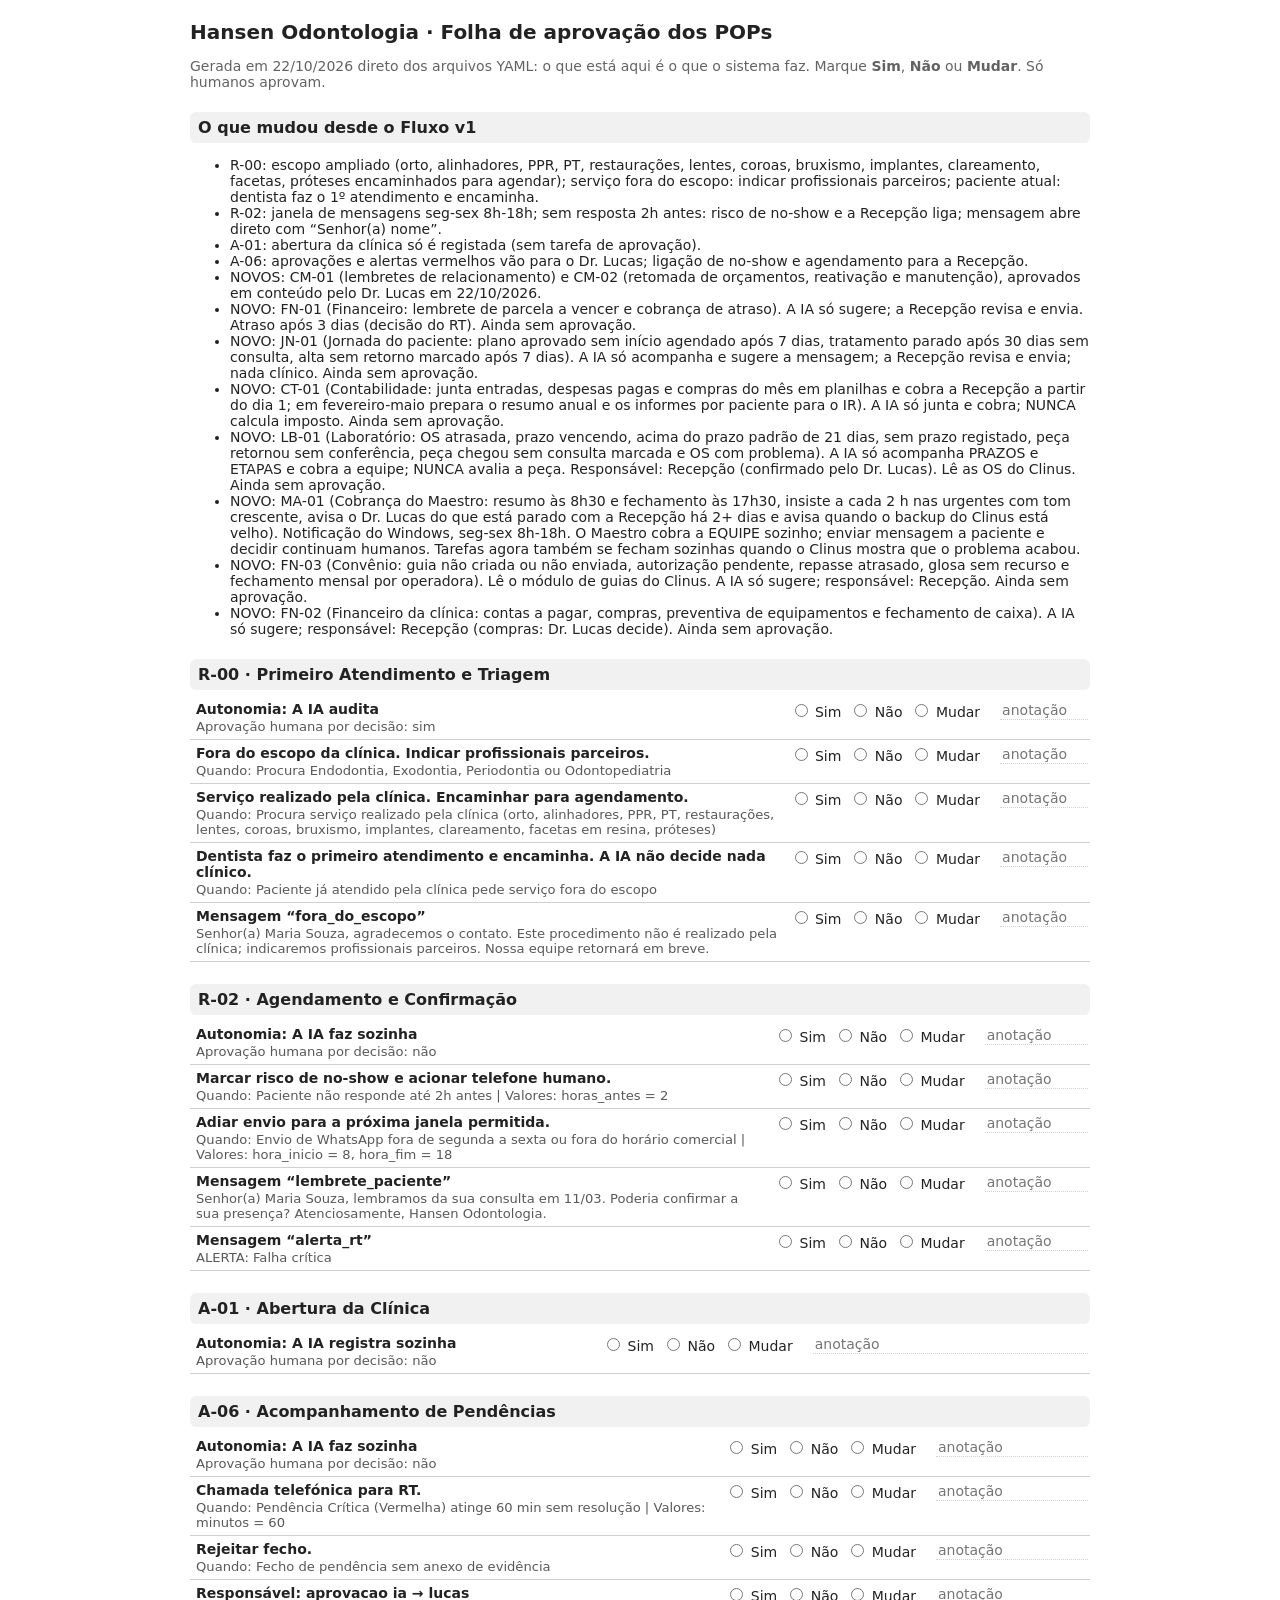
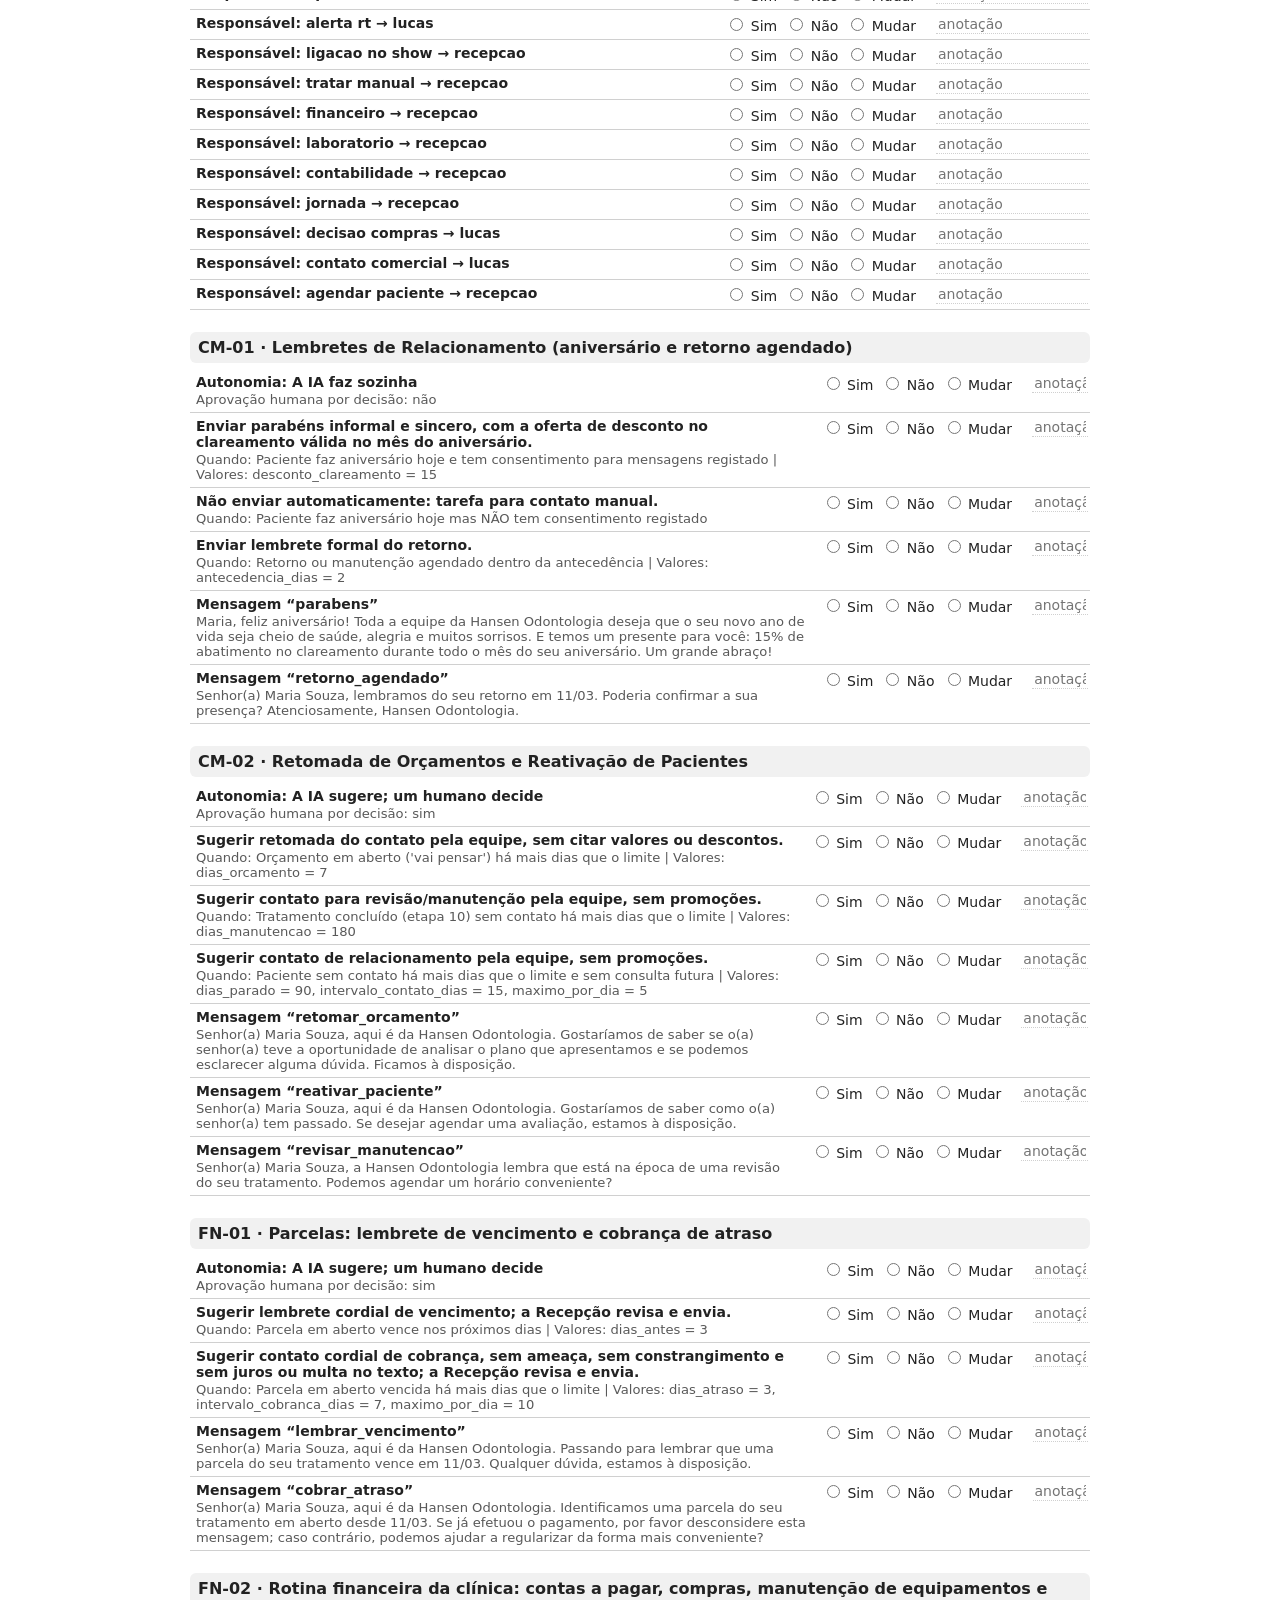
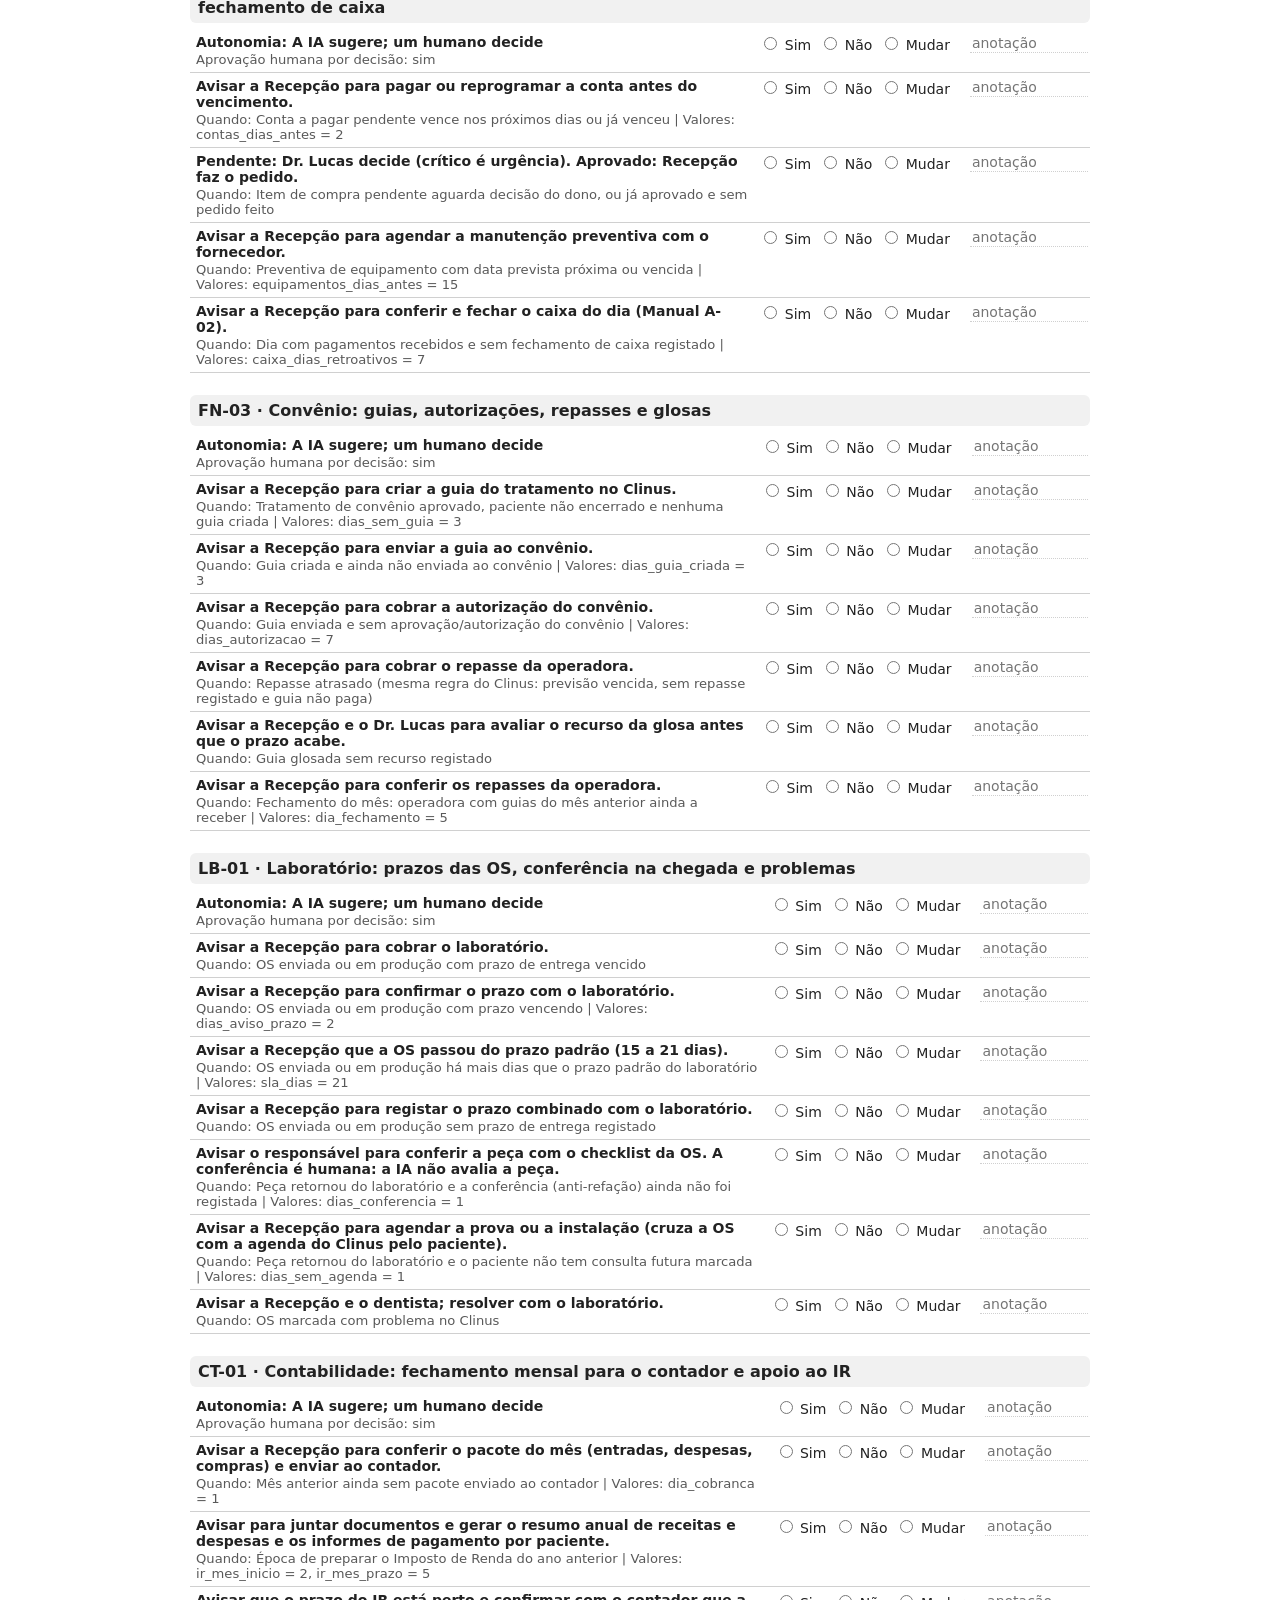
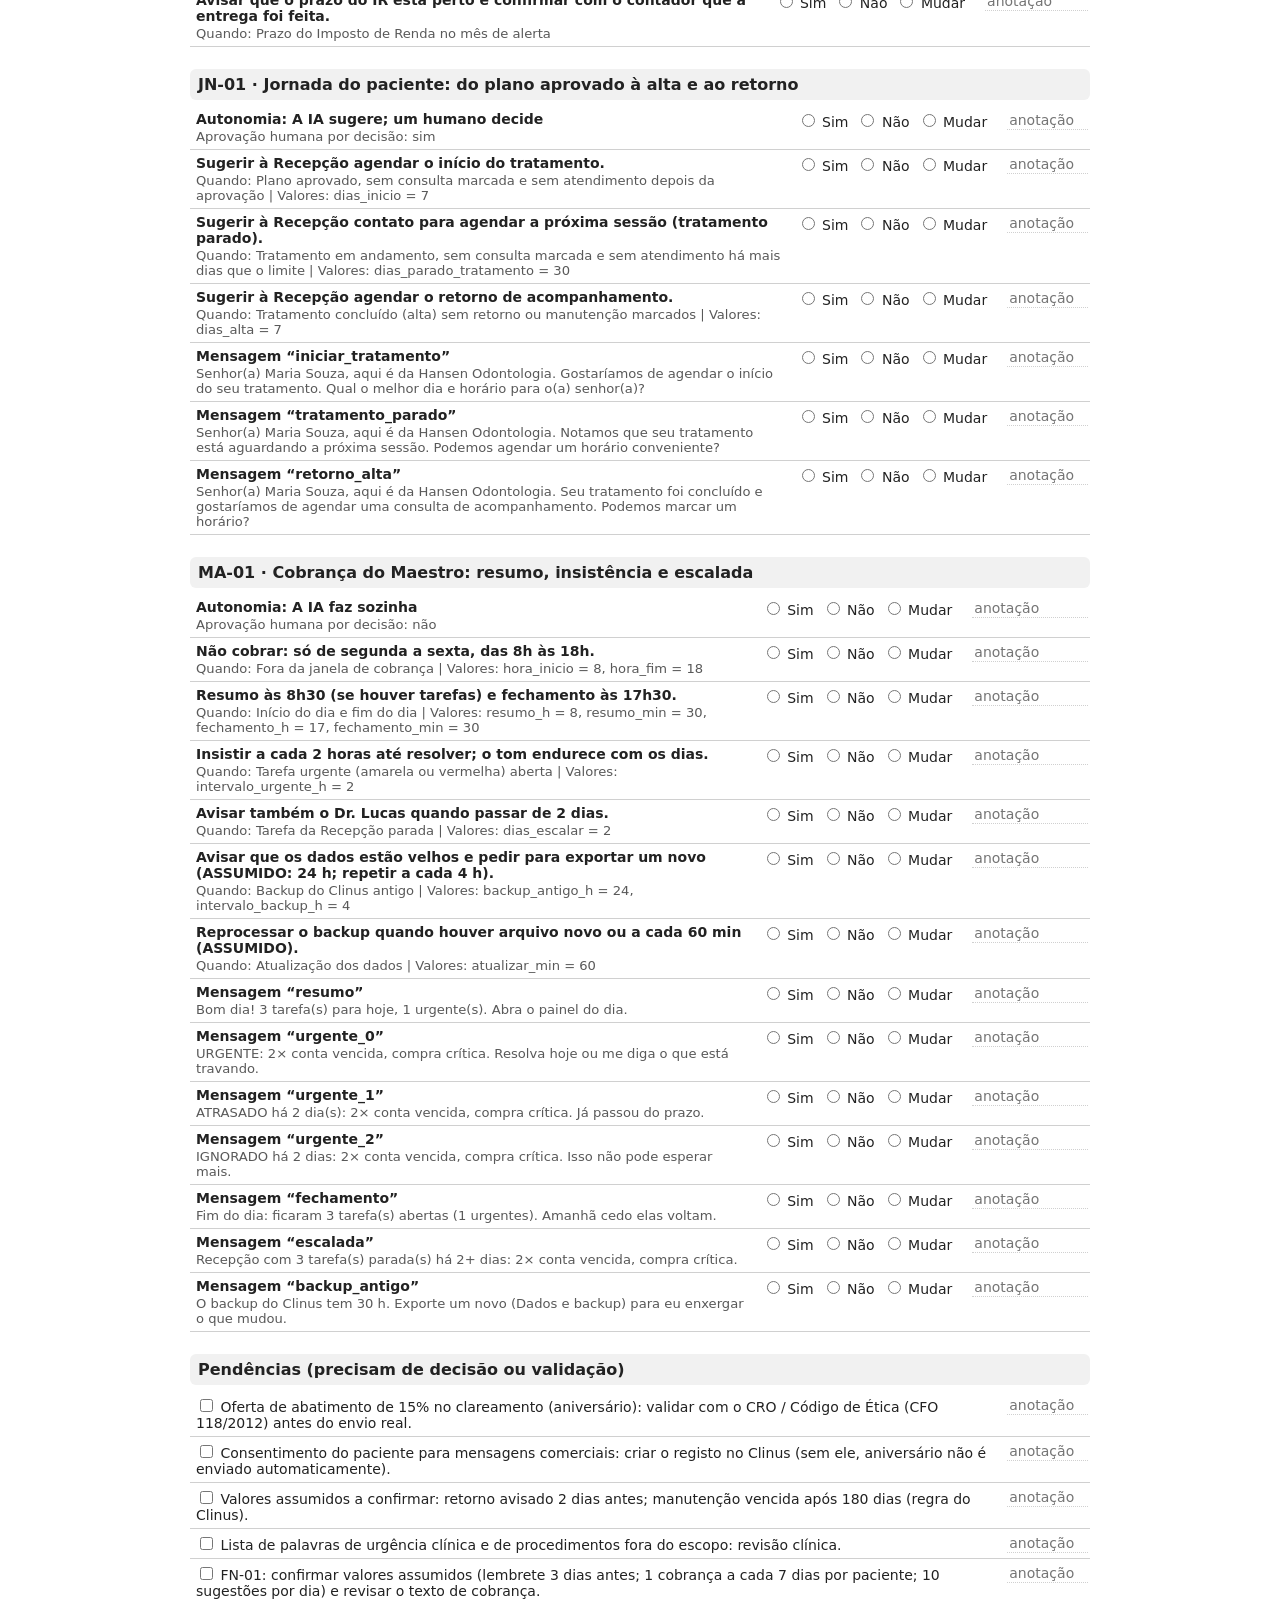
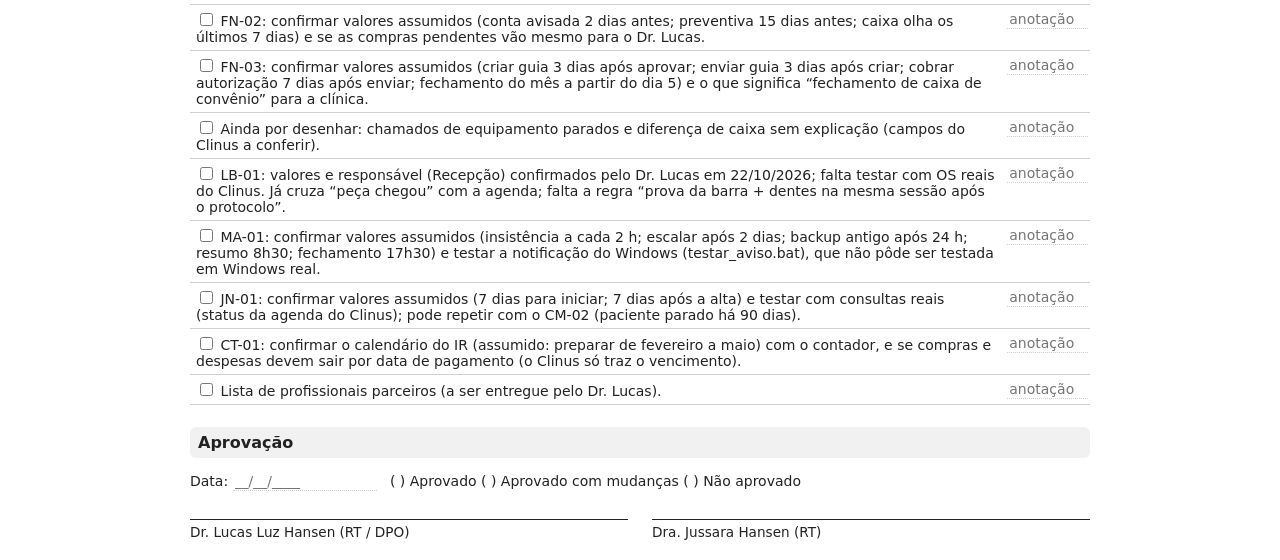
==== commit aec99463: "Agente Jornada do Paciente (JN-01): plano aprovado, tratamento parado e alta Co-Authored-By: Claude " ====
--- a/docs/folha_aprovacao_pops.html
+++ b/docs/folha_aprovacao_pops.html
@@ -14,9 +14,9 @@
 </style>
 <h1>Hansen Odontologia · Folha de aprovação dos POPs</h1>
 <p class="sub">Gerada em 22/10/2026 direto dos arquivos YAML: o que está aqui é o que o sistema faz. Marque <b>Sim</b>, <b>Não</b> ou <b>Mudar</b>. Só humanos aprovam.</p>
-<h2>O que mudou desde o Fluxo v1</h2><ul><li>R-00: escopo ampliado (orto, alinhadores, PPR, PT, restaurações, lentes, coroas, bruxismo, implantes, clareamento, facetas, próteses encaminhados para agendar); serviço fora do escopo: indicar profissionais parceiros; paciente atual: dentista faz o 1º atendimento e encaminha.</li><li>R-02: janela de mensagens seg-sex 8h-18h; sem resposta 2h antes: risco de no-show e a Recepção liga; mensagem abre direto com “Senhor(a) nome”.</li><li>A-01: abertura da clínica só é registada (sem tarefa de aprovação).</li><li>A-06: aprovações e alertas vermelhos vão para o Dr. Lucas; ligação de no-show e agendamento para a Recepção.</li><li>NOVOS: CM-01 (lembretes de relacionamento) e CM-02 (retomada de orçamentos, reativação e manutenção), aprovados em conteúdo pelo Dr. Lucas em 22/10/2026.</li><li>NOVO: FN-01 (Financeiro: lembrete de parcela a vencer e cobrança de atraso). A IA só sugere; a Recepção revisa e envia. Atraso após 3 dias (decisão do RT). Ainda sem aprovação.</li><li>NOVO: CT-01 (Contabilidade: junta entradas, despesas pagas e compras do mês em planilhas e cobra a Recepção a partir do dia 1; em fevereiro-maio prepara o resumo anual e os informes por paciente para o IR). A IA só junta e cobra; NUNCA calcula imposto. Ainda sem aprovação.</li><li>NOVO: LB-01 (Laboratório: OS atrasada, prazo vencendo, acima do prazo padrão de 21 dias, sem prazo registado, peça retornou sem conferência, peça chegou sem consulta marcada e OS com problema). A IA só acompanha PRAZOS e ETAPAS e cobra a equipe; NUNCA avalia a peça. Responsável: Recepção (confirmado pelo Dr. Lucas). Lê as OS do Clinus. Ainda sem aprovação.</li><li>NOVO: MA-01 (Cobrança do Maestro: resumo às 8h30 e fechamento às 17h30, insiste a cada 2 h nas urgentes com tom crescente, avisa o Dr. Lucas do que está parado com a Recepção há 2+ dias e avisa quando o backup do Clinus está velho). Notificação do Windows, seg-sex 8h-18h. O Maestro cobra a EQUIPE sozinho; enviar mensagem a paciente e decidir continuam humanos. Tarefas agora também se fecham sozinhas quando o Clinus mostra que o problema acabou.</li><li>NOVO: FN-03 (Convênio: guia não criada ou não enviada, autorização pendente, repasse atrasado, glosa sem recurso e fechamento mensal por operadora). Lê o módulo de guias do Clinus. A IA só sugere; responsável: Recepção. Ainda sem aprovação.</li><li>NOVO: FN-02 (Financeiro da clínica: contas a pagar, compras, preventiva de equipamentos e fechamento de caixa). A IA só sugere; responsável: Recepção (compras: Dr. Lucas decide). Ainda sem aprovação.</li></ul>
-<h2>R-00 · Primeiro Atendimento e Triagem</h2><table><tr><td><b>Autonomia: A IA audita</b><div class="d">Aprovação humana por decisão: sim</div></td><td class="r"><label><input type="radio" name="R-00-n"> Sim</label><label><input type="radio" name="R-00-n"> Não</label><label><input type="radio" name="R-00-n"> Mudar</label></td><td><input class="nota" placeholder="anotação"></td></tr><tr><td><b>Fora do escopo da clínica. Indicar profissionais parceiros.</b><div class="d">Quando: Procura Endodontia, Exodontia, Periodontia ou Odontopediatria</div></td><td class="r"><label><input type="radio" name="R-00-r0"> Sim</label><label><input type="radio" name="R-00-r0"> Não</label><label><input type="radio" name="R-00-r0"> Mudar</label></td><td><input class="nota" placeholder="anotação"></td></tr><tr><td><b>Serviço realizado pela clínica. Encaminhar para agendamento.</b><div class="d">Quando: Procura serviço realizado pela clínica (orto, alinhadores, PPR, PT, restaurações, lentes, coroas, bruxismo, implantes, clareamento, facetas em resina, próteses)</div></td><td class="r"><label><input type="radio" name="R-00-r1"> Sim</label><label><input type="radio" name="R-00-r1"> Não</label><label><input type="radio" name="R-00-r1"> Mudar</label></td><td><input class="nota" placeholder="anotação"></td></tr><tr><td><b>Dentista faz o primeiro atendimento e encaminha. A IA não decide nada clínico.</b><div class="d">Quando: Paciente já atendido pela clínica pede serviço fora do escopo</div></td><td class="r"><label><input type="radio" name="R-00-r2"> Sim</label><label><input type="radio" name="R-00-r2"> Não</label><label><input type="radio" name="R-00-r2"> Mudar</label></td><td><input class="nota" placeholder="anotação"></td></tr><tr><td><b>Mensagem “fora_do_escopo”</b><div class="d">Senhor(a) Maria Souza, agradecemos o contato. Este procedimento não é realizado pela clínica; indicaremos profissionais parceiros. Nossa equipe retornará em breve.</div></td><td class="r"><label><input type="radio" name="R-00-m0"> Sim</label><label><input type="radio" name="R-00-m0"> Não</label><label><input type="radio" name="R-00-m0"> Mudar</label></td><td><input class="nota" placeholder="anotação"></td></tr></table><h2>R-02 · Agendamento e Confirmação</h2><table><tr><td><b>Autonomia: A IA faz sozinha</b><div class="d">Aprovação humana por decisão: não</div></td><td class="r"><label><input type="radio" name="R-02-n"> Sim</label><label><input type="radio" name="R-02-n"> Não</label><label><input type="radio" name="R-02-n"> Mudar</label></td><td><input class="nota" placeholder="anotação"></td></tr><tr><td><b>Marcar risco de no-show e acionar telefone humano.</b><div class="d">Quando: Paciente não responde até 2h antes | Valores: horas_antes = 2</div></td><td class="r"><label><input type="radio" name="R-02-r0"> Sim</label><label><input type="radio" name="R-02-r0"> Não</label><label><input type="radio" name="R-02-r0"> Mudar</label></td><td><input class="nota" placeholder="anotação"></td></tr><tr><td><b>Adiar envio para a próxima janela permitida.</b><div class="d">Quando: Envio de WhatsApp fora de segunda a sexta ou fora do horário comercial | Valores: hora_inicio = 8, hora_fim = 18</div></td><td class="r"><label><input type="radio" name="R-02-r1"> Sim</label><label><input type="radio" name="R-02-r1"> Não</label><label><input type="radio" name="R-02-r1"> Mudar</label></td><td><input class="nota" placeholder="anotação"></td></tr><tr><td><b>Mensagem “lembrete_paciente”</b><div class="d">Senhor(a) Maria Souza, lembramos da sua consulta em 11/03. Poderia confirmar a sua presença? Atenciosamente, Hansen Odontologia.</div></td><td class="r"><label><input type="radio" name="R-02-m0"> Sim</label><label><input type="radio" name="R-02-m0"> Não</label><label><input type="radio" name="R-02-m0"> Mudar</label></td><td><input class="nota" placeholder="anotação"></td></tr><tr><td><b>Mensagem “alerta_rt”</b><div class="d">ALERTA: Falha crítica</div></td><td class="r"><label><input type="radio" name="R-02-m1"> Sim</label><label><input type="radio" name="R-02-m1"> Não</label><label><input type="radio" name="R-02-m1"> Mudar</label></td><td><input class="nota" placeholder="anotação"></td></tr></table><h2>A-01 · Abertura da Clínica</h2><table><tr><td><b>Autonomia: A IA registra sozinha</b><div class="d">Aprovação humana por decisão: não</div></td><td class="r"><label><input type="radio" name="A-01-n"> Sim</label><label><input type="radio" name="A-01-n"> Não</label><label><input type="radio" name="A-01-n"> Mudar</label></td><td><input class="nota" placeholder="anotação"></td></tr></table><h2>A-06 · Acompanhamento de Pendências</h2><table><tr><td><b>Autonomia: A IA faz sozinha</b><div class="d">Aprovação humana por decisão: não</div></td><td class="r"><label><input type="radio" name="A-06-n"> Sim</label><label><input type="radio" name="A-06-n"> Não</label><label><input type="radio" name="A-06-n"> Mudar</label></td><td><input class="nota" placeholder="anotação"></td></tr><tr><td><b>Chamada telefónica para RT.</b><div class="d">Quando: Pendência Crítica (Vermelha) atinge 60 min sem resolução | Valores: minutos = 60</div></td><td class="r"><label><input type="radio" name="A-06-r0"> Sim</label><label><input type="radio" name="A-06-r0"> Não</label><label><input type="radio" name="A-06-r0"> Mudar</label></td><td><input class="nota" placeholder="anotação"></td></tr><tr><td><b>Rejeitar fecho.</b><div class="d">Quando: Fecho de pendência sem anexo de evidência</div></td><td class="r"><label><input type="radio" name="A-06-r1"> Sim</label><label><input type="radio" name="A-06-r1"> Não</label><label><input type="radio" name="A-06-r1"> Mudar</label></td><td><input class="nota" placeholder="anotação"></td></tr><tr><td><b>Responsável: aprovacao ia → lucas</b></td><td class="r"><label><input type="radio" name="A-06-p0"> Sim</label><label><input type="radio" name="A-06-p0"> Não</label><label><input type="radio" name="A-06-p0"> Mudar</label></td><td><input class="nota" placeholder="anotação"></td></tr><tr><td><b>Responsável: alerta rt → lucas</b></td><td class="r"><label><input type="radio" name="A-06-p1"> Sim</label><label><input type="radio" name="A-06-p1"> Não</label><label><input type="radio" name="A-06-p1"> Mudar</label></td><td><input class="nota" placeholder="anotação"></td></tr><tr><td><b>Responsável: ligacao no show → recepcao</b></td><td class="r"><label><input type="radio" name="A-06-p2"> Sim</label><label><input type="radio" name="A-06-p2"> Não</label><label><input type="radio" name="A-06-p2"> Mudar</label></td><td><input class="nota" placeholder="anotação"></td></tr><tr><td><b>Responsável: tratar manual → recepcao</b></td><td class="r"><label><input type="radio" name="A-06-p3"> Sim</label><label><input type="radio" name="A-06-p3"> Não</label><label><input type="radio" name="A-06-p3"> Mudar</label></td><td><input class="nota" placeholder="anotação"></td></tr><tr><td><b>Responsável: financeiro → recepcao</b></td><td class="r"><label><input type="radio" name="A-06-p4"> Sim</label><label><input type="radio" name="A-06-p4"> Não</label><label><input type="radio" name="A-06-p4"> Mudar</label></td><td><input class="nota" placeholder="anotação"></td></tr><tr><td><b>Responsável: laboratorio → recepcao</b></td><td class="r"><label><input type="radio" name="A-06-p5"> Sim</label><label><input type="radio" name="A-06-p5"> Não</label><label><input type="radio" name="A-06-p5"> Mudar</label></td><td><input class="nota" placeholder="anotação"></td></tr><tr><td><b>Responsável: contabilidade → recepcao</b></td><td class="r"><label><input type="radio" name="A-06-p6"> Sim</label><label><input type="radio" name="A-06-p6"> Não</label><label><input type="radio" name="A-06-p6"> Mudar</label></td><td><input class="nota" placeholder="anotação"></td></tr><tr><td><b>Responsável: decisao compras → lucas</b></td><td class="r"><label><input type="radio" name="A-06-p7"> Sim</label><label><input type="radio" name="A-06-p7"> Não</label><label><input type="radio" name="A-06-p7"> Mudar</label></td><td><input class="nota" placeholder="anotação"></td></tr><tr><td><b>Responsável: contato comercial → lucas</b></td><td class="r"><label><input type="radio" name="A-06-p8"> Sim</label><label><input type="radio" name="A-06-p8"> Não</label><label><input type="radio" name="A-06-p8"> Mudar</label></td><td><input class="nota" placeholder="anotação"></td></tr><tr><td><b>Responsável: agendar paciente → recepcao</b></td><td class="r"><label><input type="radio" name="A-06-p9"> Sim</label><label><input type="radio" name="A-06-p9"> Não</label><label><input type="radio" name="A-06-p9"> Mudar</label></td><td><input class="nota" placeholder="anotação"></td></tr></table><h2>CM-01 · Lembretes de Relacionamento (aniversário e retorno agendado)</h2><table><tr><td><b>Autonomia: A IA faz sozinha</b><div class="d">Aprovação humana por decisão: não</div></td><td class="r"><label><input type="radio" name="CM-01-n"> Sim</label><label><input type="radio" name="CM-01-n"> Não</label><label><input type="radio" name="CM-01-n"> Mudar</label></td><td><input class="nota" placeholder="anotação"></td></tr><tr><td><b>Enviar parabéns informal e sincero, com a oferta de desconto no clareamento válida no mês do aniversário.</b><div class="d">Quando: Paciente faz aniversário hoje e tem consentimento para mensagens registado | Valores: desconto_clareamento = 15</div></td><td class="r"><label><input type="radio" name="CM-01-r0"> Sim</label><label><input type="radio" name="CM-01-r0"> Não</label><label><input type="radio" name="CM-01-r0"> Mudar</label></td><td><input class="nota" placeholder="anotação"></td></tr><tr><td><b>Não enviar automaticamente: tarefa para contato manual.</b><div class="d">Quando: Paciente faz aniversário hoje mas NÃO tem consentimento registado</div></td><td class="r"><label><input type="radio" name="CM-01-r1"> Sim</label><label><input type="radio" name="CM-01-r1"> Não</label><label><input type="radio" name="CM-01-r1"> Mudar</label></td><td><input class="nota" placeholder="anotação"></td></tr><tr><td><b>Enviar lembrete formal do retorno.</b><div class="d">Quando: Retorno ou manutenção agendado dentro da antecedência | Valores: antecedencia_dias = 2</div></td><td class="r"><label><input type="radio" name="CM-01-r2"> Sim</label><label><input type="radio" name="CM-01-r2"> Não</label><label><input type="radio" name="CM-01-r2"> Mudar</label></td><td><input class="nota" placeholder="anotação"></td></tr><tr><td><b>Mensagem “parabens”</b><div class="d">Maria, feliz aniversário! Toda a equipe da Hansen Odontologia deseja que o seu novo ano de vida seja cheio de saúde, alegria e muitos sorrisos. E temos um presente para você: 15% de abatimento no clareamento durante todo o mês do seu aniversário. Um grande abraço!</div></td><td class="r"><label><input type="radio" name="CM-01-m0"> Sim</label><label><input type="radio" name="CM-01-m0"> Não</label><label><input type="radio" name="CM-01-m0"> Mudar</label></td><td><input class="nota" placeholder="anotação"></td></tr><tr><td><b>Mensagem “retorno_agendado”</b><div class="d">Senhor(a) Maria Souza, lembramos do seu retorno em 11/03. Poderia confirmar a sua presença? Atenciosamente, Hansen Odontologia.</div></td><td class="r"><label><input type="radio" name="CM-01-m2"> Sim</label><label><input type="radio" name="CM-01-m2"> Não</label><label><input type="radio" name="CM-01-m2"> Mudar</label></td><td><input class="nota" placeholder="anotação"></td></tr></table><h2>CM-02 · Retomada de Orçamentos e Reativação de Pacientes</h2><table><tr><td><b>Autonomia: A IA sugere; um humano decide</b><div class="d">Aprovação humana por decisão: sim</div></td><td class="r"><label><input type="radio" name="CM-02-n"> Sim</label><label><input type="radio" name="CM-02-n"> Não</label><label><input type="radio" name="CM-02-n"> Mudar</label></td><td><input class="nota" placeholder="anotação"></td></tr><tr><td><b>Sugerir retomada do contato pela equipe, sem citar valores ou descontos.</b><div class="d">Quando: Orçamento em aberto (&#x27;vai pensar&#x27;) há mais dias que o limite | Valores: dias_orcamento = 7</div></td><td class="r"><label><input type="radio" name="CM-02-r0"> Sim</label><label><input type="radio" name="CM-02-r0"> Não</label><label><input type="radio" name="CM-02-r0"> Mudar</label></td><td><input class="nota" placeholder="anotação"></td></tr><tr><td><b>Sugerir contato para revisão/manutenção pela equipe, sem promoções.</b><div class="d">Quando: Tratamento concluído (etapa 10) sem contato há mais dias que o limite | Valores: dias_manutencao = 180</div></td><td class="r"><label><input type="radio" name="CM-02-r1"> Sim</label><label><input type="radio" name="CM-02-r1"> Não</label><label><input type="radio" name="CM-02-r1"> Mudar</label></td><td><input class="nota" placeholder="anotação"></td></tr><tr><td><b>Sugerir contato de relacionamento pela equipe, sem promoções.</b><div class="d">Quando: Paciente sem contato há mais dias que o limite e sem consulta futura | Valores: dias_parado = 90, intervalo_contato_dias = 15, maximo_por_dia = 5</div></td><td class="r"><label><input type="radio" name="CM-02-r2"> Sim</label><label><input type="radio" name="CM-02-r2"> Não</label><label><input type="radio" name="CM-02-r2"> Mudar</label></td><td><input class="nota" placeholder="anotação"></td></tr><tr><td><b>Mensagem “retomar_orcamento”</b><div class="d">Senhor(a) Maria Souza, aqui é da Hansen Odontologia. Gostaríamos de saber se o(a) senhor(a) teve a oportunidade de analisar o plano que apresentamos e se podemos esclarecer alguma dúvida. Ficamos à disposição.</div></td><td class="r"><label><input type="radio" name="CM-02-m0"> Sim</label><label><input type="radio" name="CM-02-m0"> Não</label><label><input type="radio" name="CM-02-m0"> Mudar</label></td><td><input class="nota" placeholder="anotação"></td></tr><tr><td><b>Mensagem “reativar_paciente”</b><div class="d">Senhor(a) Maria Souza, aqui é da Hansen Odontologia. Gostaríamos de saber como o(a) senhor(a) tem passado. Se desejar agendar uma avaliação, estamos à disposição.</div></td><td class="r"><label><input type="radio" name="CM-02-m1"> Sim</label><label><input type="radio" name="CM-02-m1"> Não</label><label><input type="radio" name="CM-02-m1"> Mudar</label></td><td><input class="nota" placeholder="anotação"></td></tr><tr><td><b>Mensagem “revisar_manutencao”</b><div class="d">Senhor(a) Maria Souza, a Hansen Odontologia lembra que está na época de uma revisão do seu tratamento. Podemos agendar um horário conveniente?</div></td><td class="r"><label><input type="radio" name="CM-02-m2"> Sim</label><label><input type="radio" name="CM-02-m2"> Não</label><label><input type="radio" name="CM-02-m2"> Mudar</label></td><td><input class="nota" placeholder="anotação"></td></tr></table><h2>FN-01 · Parcelas: lembrete de vencimento e cobrança de atraso</h2><table><tr><td><b>Autonomia: A IA sugere; um humano decide</b><div class="d">Aprovação humana por decisão: sim</div></td><td class="r"><label><input type="radio" name="FN-01-n"> Sim</label><label><input type="radio" name="FN-01-n"> Não</label><label><input type="radio" name="FN-01-n"> Mudar</label></td><td><input class="nota" placeholder="anotação"></td></tr><tr><td><b>Sugerir lembrete cordial de vencimento; a Recepção revisa e envia.</b><div class="d">Quando: Parcela em aberto vence nos próximos dias | Valores: dias_antes = 3</div></td><td class="r"><label><input type="radio" name="FN-01-r0"> Sim</label><label><input type="radio" name="FN-01-r0"> Não</label><label><input type="radio" name="FN-01-r0"> Mudar</label></td><td><input class="nota" placeholder="anotação"></td></tr><tr><td><b>Sugerir contato cordial de cobrança, sem ameaça, sem constrangimento e sem juros ou multa no texto; a Recepção revisa e envia.</b><div class="d">Quando: Parcela em aberto vencida há mais dias que o limite | Valores: dias_atraso = 3, intervalo_cobranca_dias = 7, maximo_por_dia = 10</div></td><td class="r"><label><input type="radio" name="FN-01-r1"> Sim</label><label><input type="radio" name="FN-01-r1"> Não</label><label><input type="radio" name="FN-01-r1"> Mudar</label></td><td><input class="nota" placeholder="anotação"></td></tr><tr><td><b>Mensagem “lembrar_vencimento”</b><div class="d">Senhor(a) Maria Souza, aqui é da Hansen Odontologia. Passando para lembrar que uma parcela do seu tratamento vence em 11/03. Qualquer dúvida, estamos à disposição.</div></td><td class="r"><label><input type="radio" name="FN-01-m0"> Sim</label><label><input type="radio" name="FN-01-m0"> Não</label><label><input type="radio" name="FN-01-m0"> Mudar</label></td><td><input class="nota" placeholder="anotação"></td></tr><tr><td><b>Mensagem “cobrar_atraso”</b><div class="d">Senhor(a) Maria Souza, aqui é da Hansen Odontologia. Identificamos uma parcela do seu tratamento em aberto desde 11/03. Se já efetuou o pagamento, por favor desconsidere esta mensagem; caso contrário, podemos ajudar a regularizar da forma mais conveniente?</div></td><td class="r"><label><input type="radio" name="FN-01-m1"> Sim</label><label><input type="radio" name="FN-01-m1"> Não</label><label><input type="radio" name="FN-01-m1"> Mudar</label></td><td><input class="nota" placeholder="anotação"></td></tr></table><h2>FN-02 · Rotina financeira da clínica: contas a pagar, compras, manutenção de equipamentos e fechamento de caixa</h2><table><tr><td><b>Autonomia: A IA sugere; um humano decide</b><div class="d">Aprovação humana por decisão: sim</div></td><td class="r"><label><input type="radio" name="FN-02-n"> Sim</label><label><input type="radio" name="FN-02-n"> Não</label><label><input type="radio" name="FN-02-n"> Mudar</label></td><td><input class="nota" placeholder="anotação"></td></tr><tr><td><b>Avisar a Recepção para pagar ou reprogramar a conta antes do vencimento.</b><div class="d">Quando: Conta a pagar pendente vence nos próximos dias ou já venceu | Valores: contas_dias_antes = 2</div></td><td class="r"><label><input type="radio" name="FN-02-r0"> Sim</label><label><input type="radio" name="FN-02-r0"> Não</label><label><input type="radio" name="FN-02-r0"> Mudar</label></td><td><input class="nota" placeholder="anotação"></td></tr><tr><td><b>Pendente: Dr. Lucas decide (crítico é urgência). Aprovado: Recepção faz o pedido.</b><div class="d">Quando: Item de compra pendente aguarda decisão do dono, ou já aprovado e sem pedido feito</div></td><td class="r"><label><input type="radio" name="FN-02-r1"> Sim</label><label><input type="radio" name="FN-02-r1"> Não</label><label><input type="radio" name="FN-02-r1"> Mudar</label></td><td><input class="nota" placeholder="anotação"></td></tr><tr><td><b>Avisar a Recepção para agendar a manutenção preventiva com o fornecedor.</b><div class="d">Quando: Preventiva de equipamento com data prevista próxima ou vencida | Valores: equipamentos_dias_antes = 15</div></td><td class="r"><label><input type="radio" name="FN-02-r2"> Sim</label><label><input type="radio" name="FN-02-r2"> Não</label><label><input type="radio" name="FN-02-r2"> Mudar</label></td><td><input class="nota" placeholder="anotação"></td></tr><tr><td><b>Avisar a Recepção para conferir e fechar o caixa do dia (Manual A-02).</b><div class="d">Quando: Dia com pagamentos recebidos e sem fechamento de caixa registado | Valores: caixa_dias_retroativos = 7</div></td><td class="r"><label><input type="radio" name="FN-02-r3"> Sim</label><label><input type="radio" name="FN-02-r3"> Não</label><label><input type="radio" name="FN-02-r3"> Mudar</label></td><td><input class="nota" placeholder="anotação"></td></tr></table><h2>FN-03 · Convênio: guias, autorizações, repasses e glosas</h2><table><tr><td><b>Autonomia: A IA sugere; um humano decide</b><div class="d">Aprovação humana por decisão: sim</div></td><td class="r"><label><input type="radio" name="FN-03-n"> Sim</label><label><input type="radio" name="FN-03-n"> Não</label><label><input type="radio" name="FN-03-n"> Mudar</label></td><td><input class="nota" placeholder="anotação"></td></tr><tr><td><b>Avisar a Recepção para criar a guia do tratamento no Clinus.</b><div class="d">Quando: Tratamento de convênio aprovado, paciente não encerrado e nenhuma guia criada | Valores: dias_sem_guia = 3</div></td><td class="r"><label><input type="radio" name="FN-03-r0"> Sim</label><label><input type="radio" name="FN-03-r0"> Não</label><label><input type="radio" name="FN-03-r0"> Mudar</label></td><td><input class="nota" placeholder="anotação"></td></tr><tr><td><b>Avisar a Recepção para enviar a guia ao convênio.</b><div class="d">Quando: Guia criada e ainda não enviada ao convênio | Valores: dias_guia_criada = 3</div></td><td class="r"><label><input type="radio" name="FN-03-r1"> Sim</label><label><input type="radio" name="FN-03-r1"> Não</label><label><input type="radio" name="FN-03-r1"> Mudar</label></td><td><input class="nota" placeholder="anotação"></td></tr><tr><td><b>Avisar a Recepção para cobrar a autorização do convênio.</b><div class="d">Quando: Guia enviada e sem aprovação/autorização do convênio | Valores: dias_autorizacao = 7</div></td><td class="r"><label><input type="radio" name="FN-03-r2"> Sim</label><label><input type="radio" name="FN-03-r2"> Não</label><label><input type="radio" name="FN-03-r2"> Mudar</label></td><td><input class="nota" placeholder="anotação"></td></tr><tr><td><b>Avisar a Recepção para cobrar o repasse da operadora.</b><div class="d">Quando: Repasse atrasado (mesma regra do Clinus: previsão vencida, sem repasse registado e guia não paga)</div></td><td class="r"><label><input type="radio" name="FN-03-r3"> Sim</label><label><input type="radio" name="FN-03-r3"> Não</label><label><input type="radio" name="FN-03-r3"> Mudar</label></td><td><input class="nota" placeholder="anotação"></td></tr><tr><td><b>Avisar a Recepção e o Dr. Lucas para avaliar o recurso da glosa antes que o prazo acabe.</b><div class="d">Quando: Guia glosada sem recurso registado</div></td><td class="r"><label><input type="radio" name="FN-03-r4"> Sim</label><label><input type="radio" name="FN-03-r4"> Não</label><label><input type="radio" name="FN-03-r4"> Mudar</label></td><td><input class="nota" placeholder="anotação"></td></tr><tr><td><b>Avisar a Recepção para conferir os repasses da operadora.</b><div class="d">Quando: Fechamento do mês: operadora com guias do mês anterior ainda a receber | Valores: dia_fechamento = 5</div></td><td class="r"><label><input type="radio" name="FN-03-r5"> Sim</label><label><input type="radio" name="FN-03-r5"> Não</label><label><input type="radio" name="FN-03-r5"> Mudar</label></td><td><input class="nota" placeholder="anotação"></td></tr></table><h2>LB-01 · Laboratório: prazos das OS, conferência na chegada e problemas</h2><table><tr><td><b>Autonomia: A IA sugere; um humano decide</b><div class="d">Aprovação humana por decisão: sim</div></td><td class="r"><label><input type="radio" name="LB-01-n"> Sim</label><label><input type="radio" name="LB-01-n"> Não</label><label><input type="radio" name="LB-01-n"> Mudar</label></td><td><input class="nota" placeholder="anotação"></td></tr><tr><td><b>Avisar a Recepção para cobrar o laboratório.</b><div class="d">Quando: OS enviada ou em produção com prazo de entrega vencido</div></td><td class="r"><label><input type="radio" name="LB-01-r0"> Sim</label><label><input type="radio" name="LB-01-r0"> Não</label><label><input type="radio" name="LB-01-r0"> Mudar</label></td><td><input class="nota" placeholder="anotação"></td></tr><tr><td><b>Avisar a Recepção para confirmar o prazo com o laboratório.</b><div class="d">Quando: OS enviada ou em produção com prazo vencendo | Valores: dias_aviso_prazo = 2</div></td><td class="r"><label><input type="radio" name="LB-01-r1"> Sim</label><label><input type="radio" name="LB-01-r1"> Não</label><label><input type="radio" name="LB-01-r1"> Mudar</label></td><td><input class="nota" placeholder="anotação"></td></tr><tr><td><b>Avisar a Recepção que a OS passou do prazo padrão (15 a 21 dias).</b><div class="d">Quando: OS enviada ou em produção há mais dias que o prazo padrão do laboratório | Valores: sla_dias = 21</div></td><td class="r"><label><input type="radio" name="LB-01-r2"> Sim</label><label><input type="radio" name="LB-01-r2"> Não</label><label><input type="radio" name="LB-01-r2"> Mudar</label></td><td><input class="nota" placeholder="anotação"></td></tr><tr><td><b>Avisar a Recepção para registar o prazo combinado com o laboratório.</b><div class="d">Quando: OS enviada ou em produção sem prazo de entrega registado</div></td><td class="r"><label><input type="radio" name="LB-01-r3"> Sim</label><label><input type="radio" name="LB-01-r3"> Não</label><label><input type="radio" name="LB-01-r3"> Mudar</label></td><td><input class="nota" placeholder="anotação"></td></tr><tr><td><b>Avisar o responsável para conferir a peça com o checklist da OS. A conferência é humana: a IA não avalia a peça.</b><div class="d">Quando: Peça retornou do laboratório e a conferência (anti-refação) ainda não foi registada | Valores: dias_conferencia = 1</div></td><td class="r"><label><input type="radio" name="LB-01-r4"> Sim</label><label><input type="radio" name="LB-01-r4"> Não</label><label><input type="radio" name="LB-01-r4"> Mudar</label></td><td><input class="nota" placeholder="anotação"></td></tr><tr><td><b>Avisar a Recepção para agendar a prova ou a instalação (cruza a OS com a agenda do Clinus pelo paciente).</b><div class="d">Quando: Peça retornou do laboratório e o paciente não tem consulta futura marcada | Valores: dias_sem_agenda = 1</div></td><td class="r"><label><input type="radio" name="LB-01-r5"> Sim</label><label><input type="radio" name="LB-01-r5"> Não</label><label><input type="radio" name="LB-01-r5"> Mudar</label></td><td><input class="nota" placeholder="anotação"></td></tr><tr><td><b>Avisar a Recepção e o dentista; resolver com o laboratório.</b><div class="d">Quando: OS marcada com problema no Clinus</div></td><td class="r"><label><input type="radio" name="LB-01-r6"> Sim</label><label><input type="radio" name="LB-01-r6"> Não</label><label><input type="radio" name="LB-01-r6"> Mudar</label></td><td><input class="nota" placeholder="anotação"></td></tr></table><h2>CT-01 · Contabilidade: fechamento mensal para o contador e apoio ao IR</h2><table><tr><td><b>Autonomia: A IA sugere; um humano decide</b><div class="d">Aprovação humana por decisão: sim</div></td><td class="r"><label><input type="radio" name="CT-01-n"> Sim</label><label><input type="radio" name="CT-01-n"> Não</label><label><input type="radio" name="CT-01-n"> Mudar</label></td><td><input class="nota" placeholder="anotação"></td></tr><tr><td><b>Avisar a Recepção para conferir o pacote do mês (entradas, despesas, compras) e enviar ao contador.</b><div class="d">Quando: Mês anterior ainda sem pacote enviado ao contador | Valores: dia_cobranca = 1</div></td><td class="r"><label><input type="radio" name="CT-01-r0"> Sim</label><label><input type="radio" name="CT-01-r0"> Não</label><label><input type="radio" name="CT-01-r0"> Mudar</label></td><td><input class="nota" placeholder="anotação"></td></tr><tr><td><b>Avisar para juntar documentos e gerar o resumo anual de receitas e despesas e os informes de pagamento por paciente.</b><div class="d">Quando: Época de preparar o Imposto de Renda do ano anterior | Valores: ir_mes_inicio = 2, ir_mes_prazo = 5</div></td><td class="r"><label><input type="radio" name="CT-01-r1"> Sim</label><label><input type="radio" name="CT-01-r1"> Não</label><label><input type="radio" name="CT-01-r1"> Mudar</label></td><td><input class="nota" placeholder="anotação"></td></tr><tr><td><b>Avisar que o prazo do IR está perto e confirmar com o contador que a entrega foi feita.</b><div class="d">Quando: Prazo do Imposto de Renda no mês de alerta</div></td><td class="r"><label><input type="radio" name="CT-01-r2"> Sim</label><label><input type="radio" name="CT-01-r2"> Não</label><label><input type="radio" name="CT-01-r2"> Mudar</label></td><td><input class="nota" placeholder="anotação"></td></tr></table><h2>MA-01 · Cobrança do Maestro: resumo, insistência e escalada</h2><table><tr><td><b>Autonomia: A IA faz sozinha</b><div class="d">Aprovação humana por decisão: não</div></td><td class="r"><label><input type="radio" name="MA-01-n"> Sim</label><label><input type="radio" name="MA-01-n"> Não</label><label><input type="radio" name="MA-01-n"> Mudar</label></td><td><input class="nota" placeholder="anotação"></td></tr><tr><td><b>Não cobrar: só de segunda a sexta, das 8h às 18h.</b><div class="d">Quando: Fora da janela de cobrança | Valores: hora_inicio = 8, hora_fim = 18</div></td><td class="r"><label><input type="radio" name="MA-01-r0"> Sim</label><label><input type="radio" name="MA-01-r0"> Não</label><label><input type="radio" name="MA-01-r0"> Mudar</label></td><td><input class="nota" placeholder="anotação"></td></tr><tr><td><b>Resumo às 8h30 (se houver tarefas) e fechamento às 17h30.</b><div class="d">Quando: Início do dia e fim do dia | Valores: resumo_h = 8, resumo_min = 30, fechamento_h = 17, fechamento_min = 30</div></td><td class="r"><label><input type="radio" name="MA-01-r1"> Sim</label><label><input type="radio" name="MA-01-r1"> Não</label><label><input type="radio" name="MA-01-r1"> Mudar</label></td><td><input class="nota" placeholder="anotação"></td></tr><tr><td><b>Insistir a cada 2 horas até resolver; o tom endurece com os dias.</b><div class="d">Quando: Tarefa urgente (amarela ou vermelha) aberta | Valores: intervalo_urgente_h = 2</div></td><td class="r"><label><input type="radio" name="MA-01-r2"> Sim</label><label><input type="radio" name="MA-01-r2"> Não</label><label><input type="radio" name="MA-01-r2"> Mudar</label></td><td><input class="nota" placeholder="anotação"></td></tr><tr><td><b>Avisar também o Dr. Lucas quando passar de 2 dias.</b><div class="d">Quando: Tarefa da Recepção parada | Valores: dias_escalar = 2</div></td><td class="r"><label><input type="radio" name="MA-01-r3"> Sim</label><label><input type="radio" name="MA-01-r3"> Não</label><label><input type="radio" name="MA-01-r3"> Mudar</label></td><td><input class="nota" placeholder="anotação"></td></tr><tr><td><b>Avisar que os dados estão velhos e pedir para exportar um novo (ASSUMIDO: 24 h; repetir a cada 4 h).</b><div class="d">Quando: Backup do Clinus antigo | Valores: backup_antigo_h = 24, intervalo_backup_h = 4</div></td><td class="r"><label><input type="radio" name="MA-01-r4"> Sim</label><label><input type="radio" name="MA-01-r4"> Não</label><label><input type="radio" name="MA-01-r4"> Mudar</label></td><td><input class="nota" placeholder="anotação"></td></tr><tr><td><b>Reprocessar o backup quando houver arquivo novo ou a cada 60 min (ASSUMIDO).</b><div class="d">Quando: Atualização dos dados | Valores: atualizar_min = 60</div></td><td class="r"><label><input type="radio" name="MA-01-r5"> Sim</label><label><input type="radio" name="MA-01-r5"> Não</label><label><input type="radio" name="MA-01-r5"> Mudar</label></td><td><input class="nota" placeholder="anotação"></td></tr><tr><td><b>Mensagem “resumo”</b><div class="d">Bom dia! 3 tarefa(s) para hoje, 1 urgente(s). Abra o painel do dia.</div></td><td class="r"><label><input type="radio" name="MA-01-m0"> Sim</label><label><input type="radio" name="MA-01-m0"> Não</label><label><input type="radio" name="MA-01-m0"> Mudar</label></td><td><input class="nota" placeholder="anotação"></td></tr><tr><td><b>Mensagem “urgente_0”</b><div class="d">URGENTE: 2× conta vencida, compra crítica. Resolva hoje ou me diga o que está travando.</div></td><td class="r"><label><input type="radio" name="MA-01-m1"> Sim</label><label><input type="radio" name="MA-01-m1"> Não</label><label><input type="radio" name="MA-01-m1"> Mudar</label></td><td><input class="nota" placeholder="anotação"></td></tr><tr><td><b>Mensagem “urgente_1”</b><div class="d">ATRASADO há 2 dia(s): 2× conta vencida, compra crítica. Já passou do prazo.</div></td><td class="r"><label><input type="radio" name="MA-01-m2"> Sim</label><label><input type="radio" name="MA-01-m2"> Não</label><label><input type="radio" name="MA-01-m2"> Mudar</label></td><td><input class="nota" placeholder="anotação"></td></tr><tr><td><b>Mensagem “urgente_2”</b><div class="d">IGNORADO há 2 dias: 2× conta vencida, compra crítica. Isso não pode esperar mais.</div></td><td class="r"><label><input type="radio" name="MA-01-m3"> Sim</label><label><input type="radio" name="MA-01-m3"> Não</label><label><input type="radio" name="MA-01-m3"> Mudar</label></td><td><input class="nota" placeholder="anotação"></td></tr><tr><td><b>Mensagem “fechamento”</b><div class="d">Fim do dia: ficaram 3 tarefa(s) abertas (1 urgentes). Amanhã cedo elas voltam.</div></td><td class="r"><label><input type="radio" name="MA-01-m4"> Sim</label><label><input type="radio" name="MA-01-m4"> Não</label><label><input type="radio" name="MA-01-m4"> Mudar</label></td><td><input class="nota" placeholder="anotação"></td></tr><tr><td><b>Mensagem “escalada”</b><div class="d">Recepção com 3 tarefa(s) parada(s) há 2+ dias: 2× conta vencida, compra crítica.</div></td><td class="r"><label><input type="radio" name="MA-01-m5"> Sim</label><label><input type="radio" name="MA-01-m5"> Não</label><label><input type="radio" name="MA-01-m5"> Mudar</label></td><td><input class="nota" placeholder="anotação"></td></tr><tr><td><b>Mensagem “backup_antigo”</b><div class="d">O backup do Clinus tem 30 h. Exporte um novo (Dados e backup) para eu enxergar o que mudou.</div></td><td class="r"><label><input type="radio" name="MA-01-m6"> Sim</label><label><input type="radio" name="MA-01-m6"> Não</label><label><input type="radio" name="MA-01-m6"> Mudar</label></td><td><input class="nota" placeholder="anotação"></td></tr></table>
-<h2>Pendências (precisam de decisão ou validação)</h2><table><tr><td><label><input type="checkbox"> Oferta de abatimento de 15% no clareamento (aniversário): validar com o CRO / Código de Ética (CFO 118/2012) antes do envio real.</label></td><td><input class="nota" placeholder="anotação"></td></tr><tr><td><label><input type="checkbox"> Consentimento do paciente para mensagens comerciais: criar o registo no Clinus (sem ele, aniversário não é enviado automaticamente).</label></td><td><input class="nota" placeholder="anotação"></td></tr><tr><td><label><input type="checkbox"> Valores assumidos a confirmar: retorno avisado 2 dias antes; manutenção vencida após 180 dias (regra do Clinus).</label></td><td><input class="nota" placeholder="anotação"></td></tr><tr><td><label><input type="checkbox"> Lista de palavras de urgência clínica e de procedimentos fora do escopo: revisão clínica.</label></td><td><input class="nota" placeholder="anotação"></td></tr><tr><td><label><input type="checkbox"> FN-01: confirmar valores assumidos (lembrete 3 dias antes; 1 cobrança a cada 7 dias por paciente; 10 sugestões por dia) e revisar o texto de cobrança.</label></td><td><input class="nota" placeholder="anotação"></td></tr><tr><td><label><input type="checkbox"> FN-02: confirmar valores assumidos (conta avisada 2 dias antes; preventiva 15 dias antes; caixa olha os últimos 7 dias) e se as compras pendentes vão mesmo para o Dr. Lucas.</label></td><td><input class="nota" placeholder="anotação"></td></tr><tr><td><label><input type="checkbox"> FN-03: confirmar valores assumidos (criar guia 3 dias após aprovar; enviar guia 3 dias após criar; cobrar autorização 7 dias após enviar; fechamento do mês a partir do dia 5) e o que significa “fechamento de caixa de convênio” para a clínica.</label></td><td><input class="nota" placeholder="anotação"></td></tr><tr><td><label><input type="checkbox"> Ainda por desenhar: chamados de equipamento parados e diferença de caixa sem explicação (campos do Clinus a conferir).</label></td><td><input class="nota" placeholder="anotação"></td></tr><tr><td><label><input type="checkbox"> LB-01: valores e responsável (Recepção) confirmados pelo Dr. Lucas em 22/10/2026; falta testar com OS reais do Clinus. Já cruza “peça chegou” com a agenda; falta a regra “prova da barra + dentes na mesma sessão após o protocolo”.</label></td><td><input class="nota" placeholder="anotação"></td></tr><tr><td><label><input type="checkbox"> MA-01: confirmar valores assumidos (insistência a cada 2 h; escalar após 2 dias; backup antigo após 24 h; resumo 8h30; fechamento 17h30) e testar a notificação do Windows (testar_aviso.bat), que não pôde ser testada em Windows real.</label></td><td><input class="nota" placeholder="anotação"></td></tr><tr><td><label><input type="checkbox"> CT-01: confirmar o calendário do IR (assumido: preparar de fevereiro a maio) com o contador, e se compras e despesas devem sair por data de pagamento (o Clinus só traz o vencimento).</label></td><td><input class="nota" placeholder="anotação"></td></tr><tr><td><label><input type="checkbox"> Lista de profissionais parceiros (a ser entregue pelo Dr. Lucas).</label></td><td><input class="nota" placeholder="anotação"></td></tr></table>
+<h2>O que mudou desde o Fluxo v1</h2><ul><li>R-00: escopo ampliado (orto, alinhadores, PPR, PT, restaurações, lentes, coroas, bruxismo, implantes, clareamento, facetas, próteses encaminhados para agendar); serviço fora do escopo: indicar profissionais parceiros; paciente atual: dentista faz o 1º atendimento e encaminha.</li><li>R-02: janela de mensagens seg-sex 8h-18h; sem resposta 2h antes: risco de no-show e a Recepção liga; mensagem abre direto com “Senhor(a) nome”.</li><li>A-01: abertura da clínica só é registada (sem tarefa de aprovação).</li><li>A-06: aprovações e alertas vermelhos vão para o Dr. Lucas; ligação de no-show e agendamento para a Recepção.</li><li>NOVOS: CM-01 (lembretes de relacionamento) e CM-02 (retomada de orçamentos, reativação e manutenção), aprovados em conteúdo pelo Dr. Lucas em 22/10/2026.</li><li>NOVO: FN-01 (Financeiro: lembrete de parcela a vencer e cobrança de atraso). A IA só sugere; a Recepção revisa e envia. Atraso após 3 dias (decisão do RT). Ainda sem aprovação.</li><li>NOVO: JN-01 (Jornada do paciente: plano aprovado sem início agendado após 7 dias, tratamento parado após 30 dias sem consulta, alta sem retorno marcado após 7 dias). A IA só acompanha e sugere a mensagem; a Recepção revisa e envia; nada clínico. Ainda sem aprovação.</li><li>NOVO: CT-01 (Contabilidade: junta entradas, despesas pagas e compras do mês em planilhas e cobra a Recepção a partir do dia 1; em fevereiro-maio prepara o resumo anual e os informes por paciente para o IR). A IA só junta e cobra; NUNCA calcula imposto. Ainda sem aprovação.</li><li>NOVO: LB-01 (Laboratório: OS atrasada, prazo vencendo, acima do prazo padrão de 21 dias, sem prazo registado, peça retornou sem conferência, peça chegou sem consulta marcada e OS com problema). A IA só acompanha PRAZOS e ETAPAS e cobra a equipe; NUNCA avalia a peça. Responsável: Recepção (confirmado pelo Dr. Lucas). Lê as OS do Clinus. Ainda sem aprovação.</li><li>NOVO: MA-01 (Cobrança do Maestro: resumo às 8h30 e fechamento às 17h30, insiste a cada 2 h nas urgentes com tom crescente, avisa o Dr. Lucas do que está parado com a Recepção há 2+ dias e avisa quando o backup do Clinus está velho). Notificação do Windows, seg-sex 8h-18h. O Maestro cobra a EQUIPE sozinho; enviar mensagem a paciente e decidir continuam humanos. Tarefas agora também se fecham sozinhas quando o Clinus mostra que o problema acabou.</li><li>NOVO: FN-03 (Convênio: guia não criada ou não enviada, autorização pendente, repasse atrasado, glosa sem recurso e fechamento mensal por operadora). Lê o módulo de guias do Clinus. A IA só sugere; responsável: Recepção. Ainda sem aprovação.</li><li>NOVO: FN-02 (Financeiro da clínica: contas a pagar, compras, preventiva de equipamentos e fechamento de caixa). A IA só sugere; responsável: Recepção (compras: Dr. Lucas decide). Ainda sem aprovação.</li></ul>
+<h2>R-00 · Primeiro Atendimento e Triagem</h2><table><tr><td><b>Autonomia: A IA audita</b><div class="d">Aprovação humana por decisão: sim</div></td><td class="r"><label><input type="radio" name="R-00-n"> Sim</label><label><input type="radio" name="R-00-n"> Não</label><label><input type="radio" name="R-00-n"> Mudar</label></td><td><input class="nota" placeholder="anotação"></td></tr><tr><td><b>Fora do escopo da clínica. Indicar profissionais parceiros.</b><div class="d">Quando: Procura Endodontia, Exodontia, Periodontia ou Odontopediatria</div></td><td class="r"><label><input type="radio" name="R-00-r0"> Sim</label><label><input type="radio" name="R-00-r0"> Não</label><label><input type="radio" name="R-00-r0"> Mudar</label></td><td><input class="nota" placeholder="anotação"></td></tr><tr><td><b>Serviço realizado pela clínica. Encaminhar para agendamento.</b><div class="d">Quando: Procura serviço realizado pela clínica (orto, alinhadores, PPR, PT, restaurações, lentes, coroas, bruxismo, implantes, clareamento, facetas em resina, próteses)</div></td><td class="r"><label><input type="radio" name="R-00-r1"> Sim</label><label><input type="radio" name="R-00-r1"> Não</label><label><input type="radio" name="R-00-r1"> Mudar</label></td><td><input class="nota" placeholder="anotação"></td></tr><tr><td><b>Dentista faz o primeiro atendimento e encaminha. A IA não decide nada clínico.</b><div class="d">Quando: Paciente já atendido pela clínica pede serviço fora do escopo</div></td><td class="r"><label><input type="radio" name="R-00-r2"> Sim</label><label><input type="radio" name="R-00-r2"> Não</label><label><input type="radio" name="R-00-r2"> Mudar</label></td><td><input class="nota" placeholder="anotação"></td></tr><tr><td><b>Mensagem “fora_do_escopo”</b><div class="d">Senhor(a) Maria Souza, agradecemos o contato. Este procedimento não é realizado pela clínica; indicaremos profissionais parceiros. Nossa equipe retornará em breve.</div></td><td class="r"><label><input type="radio" name="R-00-m0"> Sim</label><label><input type="radio" name="R-00-m0"> Não</label><label><input type="radio" name="R-00-m0"> Mudar</label></td><td><input class="nota" placeholder="anotação"></td></tr></table><h2>R-02 · Agendamento e Confirmação</h2><table><tr><td><b>Autonomia: A IA faz sozinha</b><div class="d">Aprovação humana por decisão: não</div></td><td class="r"><label><input type="radio" name="R-02-n"> Sim</label><label><input type="radio" name="R-02-n"> Não</label><label><input type="radio" name="R-02-n"> Mudar</label></td><td><input class="nota" placeholder="anotação"></td></tr><tr><td><b>Marcar risco de no-show e acionar telefone humano.</b><div class="d">Quando: Paciente não responde até 2h antes | Valores: horas_antes = 2</div></td><td class="r"><label><input type="radio" name="R-02-r0"> Sim</label><label><input type="radio" name="R-02-r0"> Não</label><label><input type="radio" name="R-02-r0"> Mudar</label></td><td><input class="nota" placeholder="anotação"></td></tr><tr><td><b>Adiar envio para a próxima janela permitida.</b><div class="d">Quando: Envio de WhatsApp fora de segunda a sexta ou fora do horário comercial | Valores: hora_inicio = 8, hora_fim = 18</div></td><td class="r"><label><input type="radio" name="R-02-r1"> Sim</label><label><input type="radio" name="R-02-r1"> Não</label><label><input type="radio" name="R-02-r1"> Mudar</label></td><td><input class="nota" placeholder="anotação"></td></tr><tr><td><b>Mensagem “lembrete_paciente”</b><div class="d">Senhor(a) Maria Souza, lembramos da sua consulta em 11/03. Poderia confirmar a sua presença? Atenciosamente, Hansen Odontologia.</div></td><td class="r"><label><input type="radio" name="R-02-m0"> Sim</label><label><input type="radio" name="R-02-m0"> Não</label><label><input type="radio" name="R-02-m0"> Mudar</label></td><td><input class="nota" placeholder="anotação"></td></tr><tr><td><b>Mensagem “alerta_rt”</b><div class="d">ALERTA: Falha crítica</div></td><td class="r"><label><input type="radio" name="R-02-m1"> Sim</label><label><input type="radio" name="R-02-m1"> Não</label><label><input type="radio" name="R-02-m1"> Mudar</label></td><td><input class="nota" placeholder="anotação"></td></tr></table><h2>A-01 · Abertura da Clínica</h2><table><tr><td><b>Autonomia: A IA registra sozinha</b><div class="d">Aprovação humana por decisão: não</div></td><td class="r"><label><input type="radio" name="A-01-n"> Sim</label><label><input type="radio" name="A-01-n"> Não</label><label><input type="radio" name="A-01-n"> Mudar</label></td><td><input class="nota" placeholder="anotação"></td></tr></table><h2>A-06 · Acompanhamento de Pendências</h2><table><tr><td><b>Autonomia: A IA faz sozinha</b><div class="d">Aprovação humana por decisão: não</div></td><td class="r"><label><input type="radio" name="A-06-n"> Sim</label><label><input type="radio" name="A-06-n"> Não</label><label><input type="radio" name="A-06-n"> Mudar</label></td><td><input class="nota" placeholder="anotação"></td></tr><tr><td><b>Chamada telefónica para RT.</b><div class="d">Quando: Pendência Crítica (Vermelha) atinge 60 min sem resolução | Valores: minutos = 60</div></td><td class="r"><label><input type="radio" name="A-06-r0"> Sim</label><label><input type="radio" name="A-06-r0"> Não</label><label><input type="radio" name="A-06-r0"> Mudar</label></td><td><input class="nota" placeholder="anotação"></td></tr><tr><td><b>Rejeitar fecho.</b><div class="d">Quando: Fecho de pendência sem anexo de evidência</div></td><td class="r"><label><input type="radio" name="A-06-r1"> Sim</label><label><input type="radio" name="A-06-r1"> Não</label><label><input type="radio" name="A-06-r1"> Mudar</label></td><td><input class="nota" placeholder="anotação"></td></tr><tr><td><b>Responsável: aprovacao ia → lucas</b></td><td class="r"><label><input type="radio" name="A-06-p0"> Sim</label><label><input type="radio" name="A-06-p0"> Não</label><label><input type="radio" name="A-06-p0"> Mudar</label></td><td><input class="nota" placeholder="anotação"></td></tr><tr><td><b>Responsável: alerta rt → lucas</b></td><td class="r"><label><input type="radio" name="A-06-p1"> Sim</label><label><input type="radio" name="A-06-p1"> Não</label><label><input type="radio" name="A-06-p1"> Mudar</label></td><td><input class="nota" placeholder="anotação"></td></tr><tr><td><b>Responsável: ligacao no show → recepcao</b></td><td class="r"><label><input type="radio" name="A-06-p2"> Sim</label><label><input type="radio" name="A-06-p2"> Não</label><label><input type="radio" name="A-06-p2"> Mudar</label></td><td><input class="nota" placeholder="anotação"></td></tr><tr><td><b>Responsável: tratar manual → recepcao</b></td><td class="r"><label><input type="radio" name="A-06-p3"> Sim</label><label><input type="radio" name="A-06-p3"> Não</label><label><input type="radio" name="A-06-p3"> Mudar</label></td><td><input class="nota" placeholder="anotação"></td></tr><tr><td><b>Responsável: financeiro → recepcao</b></td><td class="r"><label><input type="radio" name="A-06-p4"> Sim</label><label><input type="radio" name="A-06-p4"> Não</label><label><input type="radio" name="A-06-p4"> Mudar</label></td><td><input class="nota" placeholder="anotação"></td></tr><tr><td><b>Responsável: laboratorio → recepcao</b></td><td class="r"><label><input type="radio" name="A-06-p5"> Sim</label><label><input type="radio" name="A-06-p5"> Não</label><label><input type="radio" name="A-06-p5"> Mudar</label></td><td><input class="nota" placeholder="anotação"></td></tr><tr><td><b>Responsável: contabilidade → recepcao</b></td><td class="r"><label><input type="radio" name="A-06-p6"> Sim</label><label><input type="radio" name="A-06-p6"> Não</label><label><input type="radio" name="A-06-p6"> Mudar</label></td><td><input class="nota" placeholder="anotação"></td></tr><tr><td><b>Responsável: jornada → recepcao</b></td><td class="r"><label><input type="radio" name="A-06-p7"> Sim</label><label><input type="radio" name="A-06-p7"> Não</label><label><input type="radio" name="A-06-p7"> Mudar</label></td><td><input class="nota" placeholder="anotação"></td></tr><tr><td><b>Responsável: decisao compras → lucas</b></td><td class="r"><label><input type="radio" name="A-06-p8"> Sim</label><label><input type="radio" name="A-06-p8"> Não</label><label><input type="radio" name="A-06-p8"> Mudar</label></td><td><input class="nota" placeholder="anotação"></td></tr><tr><td><b>Responsável: contato comercial → lucas</b></td><td class="r"><label><input type="radio" name="A-06-p9"> Sim</label><label><input type="radio" name="A-06-p9"> Não</label><label><input type="radio" name="A-06-p9"> Mudar</label></td><td><input class="nota" placeholder="anotação"></td></tr><tr><td><b>Responsável: agendar paciente → recepcao</b></td><td class="r"><label><input type="radio" name="A-06-p10"> Sim</label><label><input type="radio" name="A-06-p10"> Não</label><label><input type="radio" name="A-06-p10"> Mudar</label></td><td><input class="nota" placeholder="anotação"></td></tr></table><h2>CM-01 · Lembretes de Relacionamento (aniversário e retorno agendado)</h2><table><tr><td><b>Autonomia: A IA faz sozinha</b><div class="d">Aprovação humana por decisão: não</div></td><td class="r"><label><input type="radio" name="CM-01-n"> Sim</label><label><input type="radio" name="CM-01-n"> Não</label><label><input type="radio" name="CM-01-n"> Mudar</label></td><td><input class="nota" placeholder="anotação"></td></tr><tr><td><b>Enviar parabéns informal e sincero, com a oferta de desconto no clareamento válida no mês do aniversário.</b><div class="d">Quando: Paciente faz aniversário hoje e tem consentimento para mensagens registado | Valores: desconto_clareamento = 15</div></td><td class="r"><label><input type="radio" name="CM-01-r0"> Sim</label><label><input type="radio" name="CM-01-r0"> Não</label><label><input type="radio" name="CM-01-r0"> Mudar</label></td><td><input class="nota" placeholder="anotação"></td></tr><tr><td><b>Não enviar automaticamente: tarefa para contato manual.</b><div class="d">Quando: Paciente faz aniversário hoje mas NÃO tem consentimento registado</div></td><td class="r"><label><input type="radio" name="CM-01-r1"> Sim</label><label><input type="radio" name="CM-01-r1"> Não</label><label><input type="radio" name="CM-01-r1"> Mudar</label></td><td><input class="nota" placeholder="anotação"></td></tr><tr><td><b>Enviar lembrete formal do retorno.</b><div class="d">Quando: Retorno ou manutenção agendado dentro da antecedência | Valores: antecedencia_dias = 2</div></td><td class="r"><label><input type="radio" name="CM-01-r2"> Sim</label><label><input type="radio" name="CM-01-r2"> Não</label><label><input type="radio" name="CM-01-r2"> Mudar</label></td><td><input class="nota" placeholder="anotação"></td></tr><tr><td><b>Mensagem “parabens”</b><div class="d">Maria, feliz aniversário! Toda a equipe da Hansen Odontologia deseja que o seu novo ano de vida seja cheio de saúde, alegria e muitos sorrisos. E temos um presente para você: 15% de abatimento no clareamento durante todo o mês do seu aniversário. Um grande abraço!</div></td><td class="r"><label><input type="radio" name="CM-01-m0"> Sim</label><label><input type="radio" name="CM-01-m0"> Não</label><label><input type="radio" name="CM-01-m0"> Mudar</label></td><td><input class="nota" placeholder="anotação"></td></tr><tr><td><b>Mensagem “retorno_agendado”</b><div class="d">Senhor(a) Maria Souza, lembramos do seu retorno em 11/03. Poderia confirmar a sua presença? Atenciosamente, Hansen Odontologia.</div></td><td class="r"><label><input type="radio" name="CM-01-m2"> Sim</label><label><input type="radio" name="CM-01-m2"> Não</label><label><input type="radio" name="CM-01-m2"> Mudar</label></td><td><input class="nota" placeholder="anotação"></td></tr></table><h2>CM-02 · Retomada de Orçamentos e Reativação de Pacientes</h2><table><tr><td><b>Autonomia: A IA sugere; um humano decide</b><div class="d">Aprovação humana por decisão: sim</div></td><td class="r"><label><input type="radio" name="CM-02-n"> Sim</label><label><input type="radio" name="CM-02-n"> Não</label><label><input type="radio" name="CM-02-n"> Mudar</label></td><td><input class="nota" placeholder="anotação"></td></tr><tr><td><b>Sugerir retomada do contato pela equipe, sem citar valores ou descontos.</b><div class="d">Quando: Orçamento em aberto (&#x27;vai pensar&#x27;) há mais dias que o limite | Valores: dias_orcamento = 7</div></td><td class="r"><label><input type="radio" name="CM-02-r0"> Sim</label><label><input type="radio" name="CM-02-r0"> Não</label><label><input type="radio" name="CM-02-r0"> Mudar</label></td><td><input class="nota" placeholder="anotação"></td></tr><tr><td><b>Sugerir contato para revisão/manutenção pela equipe, sem promoções.</b><div class="d">Quando: Tratamento concluído (etapa 10) sem contato há mais dias que o limite | Valores: dias_manutencao = 180</div></td><td class="r"><label><input type="radio" name="CM-02-r1"> Sim</label><label><input type="radio" name="CM-02-r1"> Não</label><label><input type="radio" name="CM-02-r1"> Mudar</label></td><td><input class="nota" placeholder="anotação"></td></tr><tr><td><b>Sugerir contato de relacionamento pela equipe, sem promoções.</b><div class="d">Quando: Paciente sem contato há mais dias que o limite e sem consulta futura | Valores: dias_parado = 90, intervalo_contato_dias = 15, maximo_por_dia = 5</div></td><td class="r"><label><input type="radio" name="CM-02-r2"> Sim</label><label><input type="radio" name="CM-02-r2"> Não</label><label><input type="radio" name="CM-02-r2"> Mudar</label></td><td><input class="nota" placeholder="anotação"></td></tr><tr><td><b>Mensagem “retomar_orcamento”</b><div class="d">Senhor(a) Maria Souza, aqui é da Hansen Odontologia. Gostaríamos de saber se o(a) senhor(a) teve a oportunidade de analisar o plano que apresentamos e se podemos esclarecer alguma dúvida. Ficamos à disposição.</div></td><td class="r"><label><input type="radio" name="CM-02-m0"> Sim</label><label><input type="radio" name="CM-02-m0"> Não</label><label><input type="radio" name="CM-02-m0"> Mudar</label></td><td><input class="nota" placeholder="anotação"></td></tr><tr><td><b>Mensagem “reativar_paciente”</b><div class="d">Senhor(a) Maria Souza, aqui é da Hansen Odontologia. Gostaríamos de saber como o(a) senhor(a) tem passado. Se desejar agendar uma avaliação, estamos à disposição.</div></td><td class="r"><label><input type="radio" name="CM-02-m1"> Sim</label><label><input type="radio" name="CM-02-m1"> Não</label><label><input type="radio" name="CM-02-m1"> Mudar</label></td><td><input class="nota" placeholder="anotação"></td></tr><tr><td><b>Mensagem “revisar_manutencao”</b><div class="d">Senhor(a) Maria Souza, a Hansen Odontologia lembra que está na época de uma revisão do seu tratamento. Podemos agendar um horário conveniente?</div></td><td class="r"><label><input type="radio" name="CM-02-m2"> Sim</label><label><input type="radio" name="CM-02-m2"> Não</label><label><input type="radio" name="CM-02-m2"> Mudar</label></td><td><input class="nota" placeholder="anotação"></td></tr></table><h2>FN-01 · Parcelas: lembrete de vencimento e cobrança de atraso</h2><table><tr><td><b>Autonomia: A IA sugere; um humano decide</b><div class="d">Aprovação humana por decisão: sim</div></td><td class="r"><label><input type="radio" name="FN-01-n"> Sim</label><label><input type="radio" name="FN-01-n"> Não</label><label><input type="radio" name="FN-01-n"> Mudar</label></td><td><input class="nota" placeholder="anotação"></td></tr><tr><td><b>Sugerir lembrete cordial de vencimento; a Recepção revisa e envia.</b><div class="d">Quando: Parcela em aberto vence nos próximos dias | Valores: dias_antes = 3</div></td><td class="r"><label><input type="radio" name="FN-01-r0"> Sim</label><label><input type="radio" name="FN-01-r0"> Não</label><label><input type="radio" name="FN-01-r0"> Mudar</label></td><td><input class="nota" placeholder="anotação"></td></tr><tr><td><b>Sugerir contato cordial de cobrança, sem ameaça, sem constrangimento e sem juros ou multa no texto; a Recepção revisa e envia.</b><div class="d">Quando: Parcela em aberto vencida há mais dias que o limite | Valores: dias_atraso = 3, intervalo_cobranca_dias = 7, maximo_por_dia = 10</div></td><td class="r"><label><input type="radio" name="FN-01-r1"> Sim</label><label><input type="radio" name="FN-01-r1"> Não</label><label><input type="radio" name="FN-01-r1"> Mudar</label></td><td><input class="nota" placeholder="anotação"></td></tr><tr><td><b>Mensagem “lembrar_vencimento”</b><div class="d">Senhor(a) Maria Souza, aqui é da Hansen Odontologia. Passando para lembrar que uma parcela do seu tratamento vence em 11/03. Qualquer dúvida, estamos à disposição.</div></td><td class="r"><label><input type="radio" name="FN-01-m0"> Sim</label><label><input type="radio" name="FN-01-m0"> Não</label><label><input type="radio" name="FN-01-m0"> Mudar</label></td><td><input class="nota" placeholder="anotação"></td></tr><tr><td><b>Mensagem “cobrar_atraso”</b><div class="d">Senhor(a) Maria Souza, aqui é da Hansen Odontologia. Identificamos uma parcela do seu tratamento em aberto desde 11/03. Se já efetuou o pagamento, por favor desconsidere esta mensagem; caso contrário, podemos ajudar a regularizar da forma mais conveniente?</div></td><td class="r"><label><input type="radio" name="FN-01-m1"> Sim</label><label><input type="radio" name="FN-01-m1"> Não</label><label><input type="radio" name="FN-01-m1"> Mudar</label></td><td><input class="nota" placeholder="anotação"></td></tr></table><h2>FN-02 · Rotina financeira da clínica: contas a pagar, compras, manutenção de equipamentos e fechamento de caixa</h2><table><tr><td><b>Autonomia: A IA sugere; um humano decide</b><div class="d">Aprovação humana por decisão: sim</div></td><td class="r"><label><input type="radio" name="FN-02-n"> Sim</label><label><input type="radio" name="FN-02-n"> Não</label><label><input type="radio" name="FN-02-n"> Mudar</label></td><td><input class="nota" placeholder="anotação"></td></tr><tr><td><b>Avisar a Recepção para pagar ou reprogramar a conta antes do vencimento.</b><div class="d">Quando: Conta a pagar pendente vence nos próximos dias ou já venceu | Valores: contas_dias_antes = 2</div></td><td class="r"><label><input type="radio" name="FN-02-r0"> Sim</label><label><input type="radio" name="FN-02-r0"> Não</label><label><input type="radio" name="FN-02-r0"> Mudar</label></td><td><input class="nota" placeholder="anotação"></td></tr><tr><td><b>Pendente: Dr. Lucas decide (crítico é urgência). Aprovado: Recepção faz o pedido.</b><div class="d">Quando: Item de compra pendente aguarda decisão do dono, ou já aprovado e sem pedido feito</div></td><td class="r"><label><input type="radio" name="FN-02-r1"> Sim</label><label><input type="radio" name="FN-02-r1"> Não</label><label><input type="radio" name="FN-02-r1"> Mudar</label></td><td><input class="nota" placeholder="anotação"></td></tr><tr><td><b>Avisar a Recepção para agendar a manutenção preventiva com o fornecedor.</b><div class="d">Quando: Preventiva de equipamento com data prevista próxima ou vencida | Valores: equipamentos_dias_antes = 15</div></td><td class="r"><label><input type="radio" name="FN-02-r2"> Sim</label><label><input type="radio" name="FN-02-r2"> Não</label><label><input type="radio" name="FN-02-r2"> Mudar</label></td><td><input class="nota" placeholder="anotação"></td></tr><tr><td><b>Avisar a Recepção para conferir e fechar o caixa do dia (Manual A-02).</b><div class="d">Quando: Dia com pagamentos recebidos e sem fechamento de caixa registado | Valores: caixa_dias_retroativos = 7</div></td><td class="r"><label><input type="radio" name="FN-02-r3"> Sim</label><label><input type="radio" name="FN-02-r3"> Não</label><label><input type="radio" name="FN-02-r3"> Mudar</label></td><td><input class="nota" placeholder="anotação"></td></tr></table><h2>FN-03 · Convênio: guias, autorizações, repasses e glosas</h2><table><tr><td><b>Autonomia: A IA sugere; um humano decide</b><div class="d">Aprovação humana por decisão: sim</div></td><td class="r"><label><input type="radio" name="FN-03-n"> Sim</label><label><input type="radio" name="FN-03-n"> Não</label><label><input type="radio" name="FN-03-n"> Mudar</label></td><td><input class="nota" placeholder="anotação"></td></tr><tr><td><b>Avisar a Recepção para criar a guia do tratamento no Clinus.</b><div class="d">Quando: Tratamento de convênio aprovado, paciente não encerrado e nenhuma guia criada | Valores: dias_sem_guia = 3</div></td><td class="r"><label><input type="radio" name="FN-03-r0"> Sim</label><label><input type="radio" name="FN-03-r0"> Não</label><label><input type="radio" name="FN-03-r0"> Mudar</label></td><td><input class="nota" placeholder="anotação"></td></tr><tr><td><b>Avisar a Recepção para enviar a guia ao convênio.</b><div class="d">Quando: Guia criada e ainda não enviada ao convênio | Valores: dias_guia_criada = 3</div></td><td class="r"><label><input type="radio" name="FN-03-r1"> Sim</label><label><input type="radio" name="FN-03-r1"> Não</label><label><input type="radio" name="FN-03-r1"> Mudar</label></td><td><input class="nota" placeholder="anotação"></td></tr><tr><td><b>Avisar a Recepção para cobrar a autorização do convênio.</b><div class="d">Quando: Guia enviada e sem aprovação/autorização do convênio | Valores: dias_autorizacao = 7</div></td><td class="r"><label><input type="radio" name="FN-03-r2"> Sim</label><label><input type="radio" name="FN-03-r2"> Não</label><label><input type="radio" name="FN-03-r2"> Mudar</label></td><td><input class="nota" placeholder="anotação"></td></tr><tr><td><b>Avisar a Recepção para cobrar o repasse da operadora.</b><div class="d">Quando: Repasse atrasado (mesma regra do Clinus: previsão vencida, sem repasse registado e guia não paga)</div></td><td class="r"><label><input type="radio" name="FN-03-r3"> Sim</label><label><input type="radio" name="FN-03-r3"> Não</label><label><input type="radio" name="FN-03-r3"> Mudar</label></td><td><input class="nota" placeholder="anotação"></td></tr><tr><td><b>Avisar a Recepção e o Dr. Lucas para avaliar o recurso da glosa antes que o prazo acabe.</b><div class="d">Quando: Guia glosada sem recurso registado</div></td><td class="r"><label><input type="radio" name="FN-03-r4"> Sim</label><label><input type="radio" name="FN-03-r4"> Não</label><label><input type="radio" name="FN-03-r4"> Mudar</label></td><td><input class="nota" placeholder="anotação"></td></tr><tr><td><b>Avisar a Recepção para conferir os repasses da operadora.</b><div class="d">Quando: Fechamento do mês: operadora com guias do mês anterior ainda a receber | Valores: dia_fechamento = 5</div></td><td class="r"><label><input type="radio" name="FN-03-r5"> Sim</label><label><input type="radio" name="FN-03-r5"> Não</label><label><input type="radio" name="FN-03-r5"> Mudar</label></td><td><input class="nota" placeholder="anotação"></td></tr></table><h2>LB-01 · Laboratório: prazos das OS, conferência na chegada e problemas</h2><table><tr><td><b>Autonomia: A IA sugere; um humano decide</b><div class="d">Aprovação humana por decisão: sim</div></td><td class="r"><label><input type="radio" name="LB-01-n"> Sim</label><label><input type="radio" name="LB-01-n"> Não</label><label><input type="radio" name="LB-01-n"> Mudar</label></td><td><input class="nota" placeholder="anotação"></td></tr><tr><td><b>Avisar a Recepção para cobrar o laboratório.</b><div class="d">Quando: OS enviada ou em produção com prazo de entrega vencido</div></td><td class="r"><label><input type="radio" name="LB-01-r0"> Sim</label><label><input type="radio" name="LB-01-r0"> Não</label><label><input type="radio" name="LB-01-r0"> Mudar</label></td><td><input class="nota" placeholder="anotação"></td></tr><tr><td><b>Avisar a Recepção para confirmar o prazo com o laboratório.</b><div class="d">Quando: OS enviada ou em produção com prazo vencendo | Valores: dias_aviso_prazo = 2</div></td><td class="r"><label><input type="radio" name="LB-01-r1"> Sim</label><label><input type="radio" name="LB-01-r1"> Não</label><label><input type="radio" name="LB-01-r1"> Mudar</label></td><td><input class="nota" placeholder="anotação"></td></tr><tr><td><b>Avisar a Recepção que a OS passou do prazo padrão (15 a 21 dias).</b><div class="d">Quando: OS enviada ou em produção há mais dias que o prazo padrão do laboratório | Valores: sla_dias = 21</div></td><td class="r"><label><input type="radio" name="LB-01-r2"> Sim</label><label><input type="radio" name="LB-01-r2"> Não</label><label><input type="radio" name="LB-01-r2"> Mudar</label></td><td><input class="nota" placeholder="anotação"></td></tr><tr><td><b>Avisar a Recepção para registar o prazo combinado com o laboratório.</b><div class="d">Quando: OS enviada ou em produção sem prazo de entrega registado</div></td><td class="r"><label><input type="radio" name="LB-01-r3"> Sim</label><label><input type="radio" name="LB-01-r3"> Não</label><label><input type="radio" name="LB-01-r3"> Mudar</label></td><td><input class="nota" placeholder="anotação"></td></tr><tr><td><b>Avisar o responsável para conferir a peça com o checklist da OS. A conferência é humana: a IA não avalia a peça.</b><div class="d">Quando: Peça retornou do laboratório e a conferência (anti-refação) ainda não foi registada | Valores: dias_conferencia = 1</div></td><td class="r"><label><input type="radio" name="LB-01-r4"> Sim</label><label><input type="radio" name="LB-01-r4"> Não</label><label><input type="radio" name="LB-01-r4"> Mudar</label></td><td><input class="nota" placeholder="anotação"></td></tr><tr><td><b>Avisar a Recepção para agendar a prova ou a instalação (cruza a OS com a agenda do Clinus pelo paciente).</b><div class="d">Quando: Peça retornou do laboratório e o paciente não tem consulta futura marcada | Valores: dias_sem_agenda = 1</div></td><td class="r"><label><input type="radio" name="LB-01-r5"> Sim</label><label><input type="radio" name="LB-01-r5"> Não</label><label><input type="radio" name="LB-01-r5"> Mudar</label></td><td><input class="nota" placeholder="anotação"></td></tr><tr><td><b>Avisar a Recepção e o dentista; resolver com o laboratório.</b><div class="d">Quando: OS marcada com problema no Clinus</div></td><td class="r"><label><input type="radio" name="LB-01-r6"> Sim</label><label><input type="radio" name="LB-01-r6"> Não</label><label><input type="radio" name="LB-01-r6"> Mudar</label></td><td><input class="nota" placeholder="anotação"></td></tr></table><h2>CT-01 · Contabilidade: fechamento mensal para o contador e apoio ao IR</h2><table><tr><td><b>Autonomia: A IA sugere; um humano decide</b><div class="d">Aprovação humana por decisão: sim</div></td><td class="r"><label><input type="radio" name="CT-01-n"> Sim</label><label><input type="radio" name="CT-01-n"> Não</label><label><input type="radio" name="CT-01-n"> Mudar</label></td><td><input class="nota" placeholder="anotação"></td></tr><tr><td><b>Avisar a Recepção para conferir o pacote do mês (entradas, despesas, compras) e enviar ao contador.</b><div class="d">Quando: Mês anterior ainda sem pacote enviado ao contador | Valores: dia_cobranca = 1</div></td><td class="r"><label><input type="radio" name="CT-01-r0"> Sim</label><label><input type="radio" name="CT-01-r0"> Não</label><label><input type="radio" name="CT-01-r0"> Mudar</label></td><td><input class="nota" placeholder="anotação"></td></tr><tr><td><b>Avisar para juntar documentos e gerar o resumo anual de receitas e despesas e os informes de pagamento por paciente.</b><div class="d">Quando: Época de preparar o Imposto de Renda do ano anterior | Valores: ir_mes_inicio = 2, ir_mes_prazo = 5</div></td><td class="r"><label><input type="radio" name="CT-01-r1"> Sim</label><label><input type="radio" name="CT-01-r1"> Não</label><label><input type="radio" name="CT-01-r1"> Mudar</label></td><td><input class="nota" placeholder="anotação"></td></tr><tr><td><b>Avisar que o prazo do IR está perto e confirmar com o contador que a entrega foi feita.</b><div class="d">Quando: Prazo do Imposto de Renda no mês de alerta</div></td><td class="r"><label><input type="radio" name="CT-01-r2"> Sim</label><label><input type="radio" name="CT-01-r2"> Não</label><label><input type="radio" name="CT-01-r2"> Mudar</label></td><td><input class="nota" placeholder="anotação"></td></tr></table><h2>JN-01 · Jornada do paciente: do plano aprovado à alta e ao retorno</h2><table><tr><td><b>Autonomia: A IA sugere; um humano decide</b><div class="d">Aprovação humana por decisão: sim</div></td><td class="r"><label><input type="radio" name="JN-01-n"> Sim</label><label><input type="radio" name="JN-01-n"> Não</label><label><input type="radio" name="JN-01-n"> Mudar</label></td><td><input class="nota" placeholder="anotação"></td></tr><tr><td><b>Sugerir à Recepção agendar o início do tratamento.</b><div class="d">Quando: Plano aprovado, sem consulta marcada e sem atendimento depois da aprovação | Valores: dias_inicio = 7</div></td><td class="r"><label><input type="radio" name="JN-01-r0"> Sim</label><label><input type="radio" name="JN-01-r0"> Não</label><label><input type="radio" name="JN-01-r0"> Mudar</label></td><td><input class="nota" placeholder="anotação"></td></tr><tr><td><b>Sugerir à Recepção contato para agendar a próxima sessão (tratamento parado).</b><div class="d">Quando: Tratamento em andamento, sem consulta marcada e sem atendimento há mais dias que o limite | Valores: dias_parado_tratamento = 30</div></td><td class="r"><label><input type="radio" name="JN-01-r1"> Sim</label><label><input type="radio" name="JN-01-r1"> Não</label><label><input type="radio" name="JN-01-r1"> Mudar</label></td><td><input class="nota" placeholder="anotação"></td></tr><tr><td><b>Sugerir à Recepção agendar o retorno de acompanhamento.</b><div class="d">Quando: Tratamento concluído (alta) sem retorno ou manutenção marcados | Valores: dias_alta = 7</div></td><td class="r"><label><input type="radio" name="JN-01-r2"> Sim</label><label><input type="radio" name="JN-01-r2"> Não</label><label><input type="radio" name="JN-01-r2"> Mudar</label></td><td><input class="nota" placeholder="anotação"></td></tr><tr><td><b>Mensagem “iniciar_tratamento”</b><div class="d">Senhor(a) Maria Souza, aqui é da Hansen Odontologia. Gostaríamos de agendar o início do seu tratamento. Qual o melhor dia e horário para o(a) senhor(a)?</div></td><td class="r"><label><input type="radio" name="JN-01-m0"> Sim</label><label><input type="radio" name="JN-01-m0"> Não</label><label><input type="radio" name="JN-01-m0"> Mudar</label></td><td><input class="nota" placeholder="anotação"></td></tr><tr><td><b>Mensagem “tratamento_parado”</b><div class="d">Senhor(a) Maria Souza, aqui é da Hansen Odontologia. Notamos que seu tratamento está aguardando a próxima sessão. Podemos agendar um horário conveniente?</div></td><td class="r"><label><input type="radio" name="JN-01-m1"> Sim</label><label><input type="radio" name="JN-01-m1"> Não</label><label><input type="radio" name="JN-01-m1"> Mudar</label></td><td><input class="nota" placeholder="anotação"></td></tr><tr><td><b>Mensagem “retorno_alta”</b><div class="d">Senhor(a) Maria Souza, aqui é da Hansen Odontologia. Seu tratamento foi concluído e gostaríamos de agendar uma consulta de acompanhamento. Podemos marcar um horário?</div></td><td class="r"><label><input type="radio" name="JN-01-m2"> Sim</label><label><input type="radio" name="JN-01-m2"> Não</label><label><input type="radio" name="JN-01-m2"> Mudar</label></td><td><input class="nota" placeholder="anotação"></td></tr></table><h2>MA-01 · Cobrança do Maestro: resumo, insistência e escalada</h2><table><tr><td><b>Autonomia: A IA faz sozinha</b><div class="d">Aprovação humana por decisão: não</div></td><td class="r"><label><input type="radio" name="MA-01-n"> Sim</label><label><input type="radio" name="MA-01-n"> Não</label><label><input type="radio" name="MA-01-n"> Mudar</label></td><td><input class="nota" placeholder="anotação"></td></tr><tr><td><b>Não cobrar: só de segunda a sexta, das 8h às 18h.</b><div class="d">Quando: Fora da janela de cobrança | Valores: hora_inicio = 8, hora_fim = 18</div></td><td class="r"><label><input type="radio" name="MA-01-r0"> Sim</label><label><input type="radio" name="MA-01-r0"> Não</label><label><input type="radio" name="MA-01-r0"> Mudar</label></td><td><input class="nota" placeholder="anotação"></td></tr><tr><td><b>Resumo às 8h30 (se houver tarefas) e fechamento às 17h30.</b><div class="d">Quando: Início do dia e fim do dia | Valores: resumo_h = 8, resumo_min = 30, fechamento_h = 17, fechamento_min = 30</div></td><td class="r"><label><input type="radio" name="MA-01-r1"> Sim</label><label><input type="radio" name="MA-01-r1"> Não</label><label><input type="radio" name="MA-01-r1"> Mudar</label></td><td><input class="nota" placeholder="anotação"></td></tr><tr><td><b>Insistir a cada 2 horas até resolver; o tom endurece com os dias.</b><div class="d">Quando: Tarefa urgente (amarela ou vermelha) aberta | Valores: intervalo_urgente_h = 2</div></td><td class="r"><label><input type="radio" name="MA-01-r2"> Sim</label><label><input type="radio" name="MA-01-r2"> Não</label><label><input type="radio" name="MA-01-r2"> Mudar</label></td><td><input class="nota" placeholder="anotação"></td></tr><tr><td><b>Avisar também o Dr. Lucas quando passar de 2 dias.</b><div class="d">Quando: Tarefa da Recepção parada | Valores: dias_escalar = 2</div></td><td class="r"><label><input type="radio" name="MA-01-r3"> Sim</label><label><input type="radio" name="MA-01-r3"> Não</label><label><input type="radio" name="MA-01-r3"> Mudar</label></td><td><input class="nota" placeholder="anotação"></td></tr><tr><td><b>Avisar que os dados estão velhos e pedir para exportar um novo (ASSUMIDO: 24 h; repetir a cada 4 h).</b><div class="d">Quando: Backup do Clinus antigo | Valores: backup_antigo_h = 24, intervalo_backup_h = 4</div></td><td class="r"><label><input type="radio" name="MA-01-r4"> Sim</label><label><input type="radio" name="MA-01-r4"> Não</label><label><input type="radio" name="MA-01-r4"> Mudar</label></td><td><input class="nota" placeholder="anotação"></td></tr><tr><td><b>Reprocessar o backup quando houver arquivo novo ou a cada 60 min (ASSUMIDO).</b><div class="d">Quando: Atualização dos dados | Valores: atualizar_min = 60</div></td><td class="r"><label><input type="radio" name="MA-01-r5"> Sim</label><label><input type="radio" name="MA-01-r5"> Não</label><label><input type="radio" name="MA-01-r5"> Mudar</label></td><td><input class="nota" placeholder="anotação"></td></tr><tr><td><b>Mensagem “resumo”</b><div class="d">Bom dia! 3 tarefa(s) para hoje, 1 urgente(s). Abra o painel do dia.</div></td><td class="r"><label><input type="radio" name="MA-01-m0"> Sim</label><label><input type="radio" name="MA-01-m0"> Não</label><label><input type="radio" name="MA-01-m0"> Mudar</label></td><td><input class="nota" placeholder="anotação"></td></tr><tr><td><b>Mensagem “urgente_0”</b><div class="d">URGENTE: 2× conta vencida, compra crítica. Resolva hoje ou me diga o que está travando.</div></td><td class="r"><label><input type="radio" name="MA-01-m1"> Sim</label><label><input type="radio" name="MA-01-m1"> Não</label><label><input type="radio" name="MA-01-m1"> Mudar</label></td><td><input class="nota" placeholder="anotação"></td></tr><tr><td><b>Mensagem “urgente_1”</b><div class="d">ATRASADO há 2 dia(s): 2× conta vencida, compra crítica. Já passou do prazo.</div></td><td class="r"><label><input type="radio" name="MA-01-m2"> Sim</label><label><input type="radio" name="MA-01-m2"> Não</label><label><input type="radio" name="MA-01-m2"> Mudar</label></td><td><input class="nota" placeholder="anotação"></td></tr><tr><td><b>Mensagem “urgente_2”</b><div class="d">IGNORADO há 2 dias: 2× conta vencida, compra crítica. Isso não pode esperar mais.</div></td><td class="r"><label><input type="radio" name="MA-01-m3"> Sim</label><label><input type="radio" name="MA-01-m3"> Não</label><label><input type="radio" name="MA-01-m3"> Mudar</label></td><td><input class="nota" placeholder="anotação"></td></tr><tr><td><b>Mensagem “fechamento”</b><div class="d">Fim do dia: ficaram 3 tarefa(s) abertas (1 urgentes). Amanhã cedo elas voltam.</div></td><td class="r"><label><input type="radio" name="MA-01-m4"> Sim</label><label><input type="radio" name="MA-01-m4"> Não</label><label><input type="radio" name="MA-01-m4"> Mudar</label></td><td><input class="nota" placeholder="anotação"></td></tr><tr><td><b>Mensagem “escalada”</b><div class="d">Recepção com 3 tarefa(s) parada(s) há 2+ dias: 2× conta vencida, compra crítica.</div></td><td class="r"><label><input type="radio" name="MA-01-m5"> Sim</label><label><input type="radio" name="MA-01-m5"> Não</label><label><input type="radio" name="MA-01-m5"> Mudar</label></td><td><input class="nota" placeholder="anotação"></td></tr><tr><td><b>Mensagem “backup_antigo”</b><div class="d">O backup do Clinus tem 30 h. Exporte um novo (Dados e backup) para eu enxergar o que mudou.</div></td><td class="r"><label><input type="radio" name="MA-01-m6"> Sim</label><label><input type="radio" name="MA-01-m6"> Não</label><label><input type="radio" name="MA-01-m6"> Mudar</label></td><td><input class="nota" placeholder="anotação"></td></tr></table>
+<h2>Pendências (precisam de decisão ou validação)</h2><table><tr><td><label><input type="checkbox"> Oferta de abatimento de 15% no clareamento (aniversário): validar com o CRO / Código de Ética (CFO 118/2012) antes do envio real.</label></td><td><input class="nota" placeholder="anotação"></td></tr><tr><td><label><input type="checkbox"> Consentimento do paciente para mensagens comerciais: criar o registo no Clinus (sem ele, aniversário não é enviado automaticamente).</label></td><td><input class="nota" placeholder="anotação"></td></tr><tr><td><label><input type="checkbox"> Valores assumidos a confirmar: retorno avisado 2 dias antes; manutenção vencida após 180 dias (regra do Clinus).</label></td><td><input class="nota" placeholder="anotação"></td></tr><tr><td><label><input type="checkbox"> Lista de palavras de urgência clínica e de procedimentos fora do escopo: revisão clínica.</label></td><td><input class="nota" placeholder="anotação"></td></tr><tr><td><label><input type="checkbox"> FN-01: confirmar valores assumidos (lembrete 3 dias antes; 1 cobrança a cada 7 dias por paciente; 10 sugestões por dia) e revisar o texto de cobrança.</label></td><td><input class="nota" placeholder="anotação"></td></tr><tr><td><label><input type="checkbox"> FN-02: confirmar valores assumidos (conta avisada 2 dias antes; preventiva 15 dias antes; caixa olha os últimos 7 dias) e se as compras pendentes vão mesmo para o Dr. Lucas.</label></td><td><input class="nota" placeholder="anotação"></td></tr><tr><td><label><input type="checkbox"> FN-03: confirmar valores assumidos (criar guia 3 dias após aprovar; enviar guia 3 dias após criar; cobrar autorização 7 dias após enviar; fechamento do mês a partir do dia 5) e o que significa “fechamento de caixa de convênio” para a clínica.</label></td><td><input class="nota" placeholder="anotação"></td></tr><tr><td><label><input type="checkbox"> Ainda por desenhar: chamados de equipamento parados e diferença de caixa sem explicação (campos do Clinus a conferir).</label></td><td><input class="nota" placeholder="anotação"></td></tr><tr><td><label><input type="checkbox"> LB-01: valores e responsável (Recepção) confirmados pelo Dr. Lucas em 22/10/2026; falta testar com OS reais do Clinus. Já cruza “peça chegou” com a agenda; falta a regra “prova da barra + dentes na mesma sessão após o protocolo”.</label></td><td><input class="nota" placeholder="anotação"></td></tr><tr><td><label><input type="checkbox"> MA-01: confirmar valores assumidos (insistência a cada 2 h; escalar após 2 dias; backup antigo após 24 h; resumo 8h30; fechamento 17h30) e testar a notificação do Windows (testar_aviso.bat), que não pôde ser testada em Windows real.</label></td><td><input class="nota" placeholder="anotação"></td></tr><tr><td><label><input type="checkbox"> JN-01: confirmar valores assumidos (7 dias para iniciar; 7 dias após a alta) e testar com consultas reais (status da agenda do Clinus); pode repetir com o CM-02 (paciente parado há 90 dias).</label></td><td><input class="nota" placeholder="anotação"></td></tr><tr><td><label><input type="checkbox"> CT-01: confirmar o calendário do IR (assumido: preparar de fevereiro a maio) com o contador, e se compras e despesas devem sair por data de pagamento (o Clinus só traz o vencimento).</label></td><td><input class="nota" placeholder="anotação"></td></tr><tr><td><label><input type="checkbox"> Lista de profissionais parceiros (a ser entregue pelo Dr. Lucas).</label></td><td><input class="nota" placeholder="anotação"></td></tr></table>
 <h2>Aprovação</h2>
 <p>Data: <input class="nota" style="width:140px" placeholder="__/__/____"> &nbsp; (  ) Aprovado  (  ) Aprovado com mudanças  (  ) Não aprovado</p>
 <div class="ass"><div>Dr. Lucas Luz Hansen (RT / DPO)</div><div>Dra. Jussara Hansen (RT)</div></div>
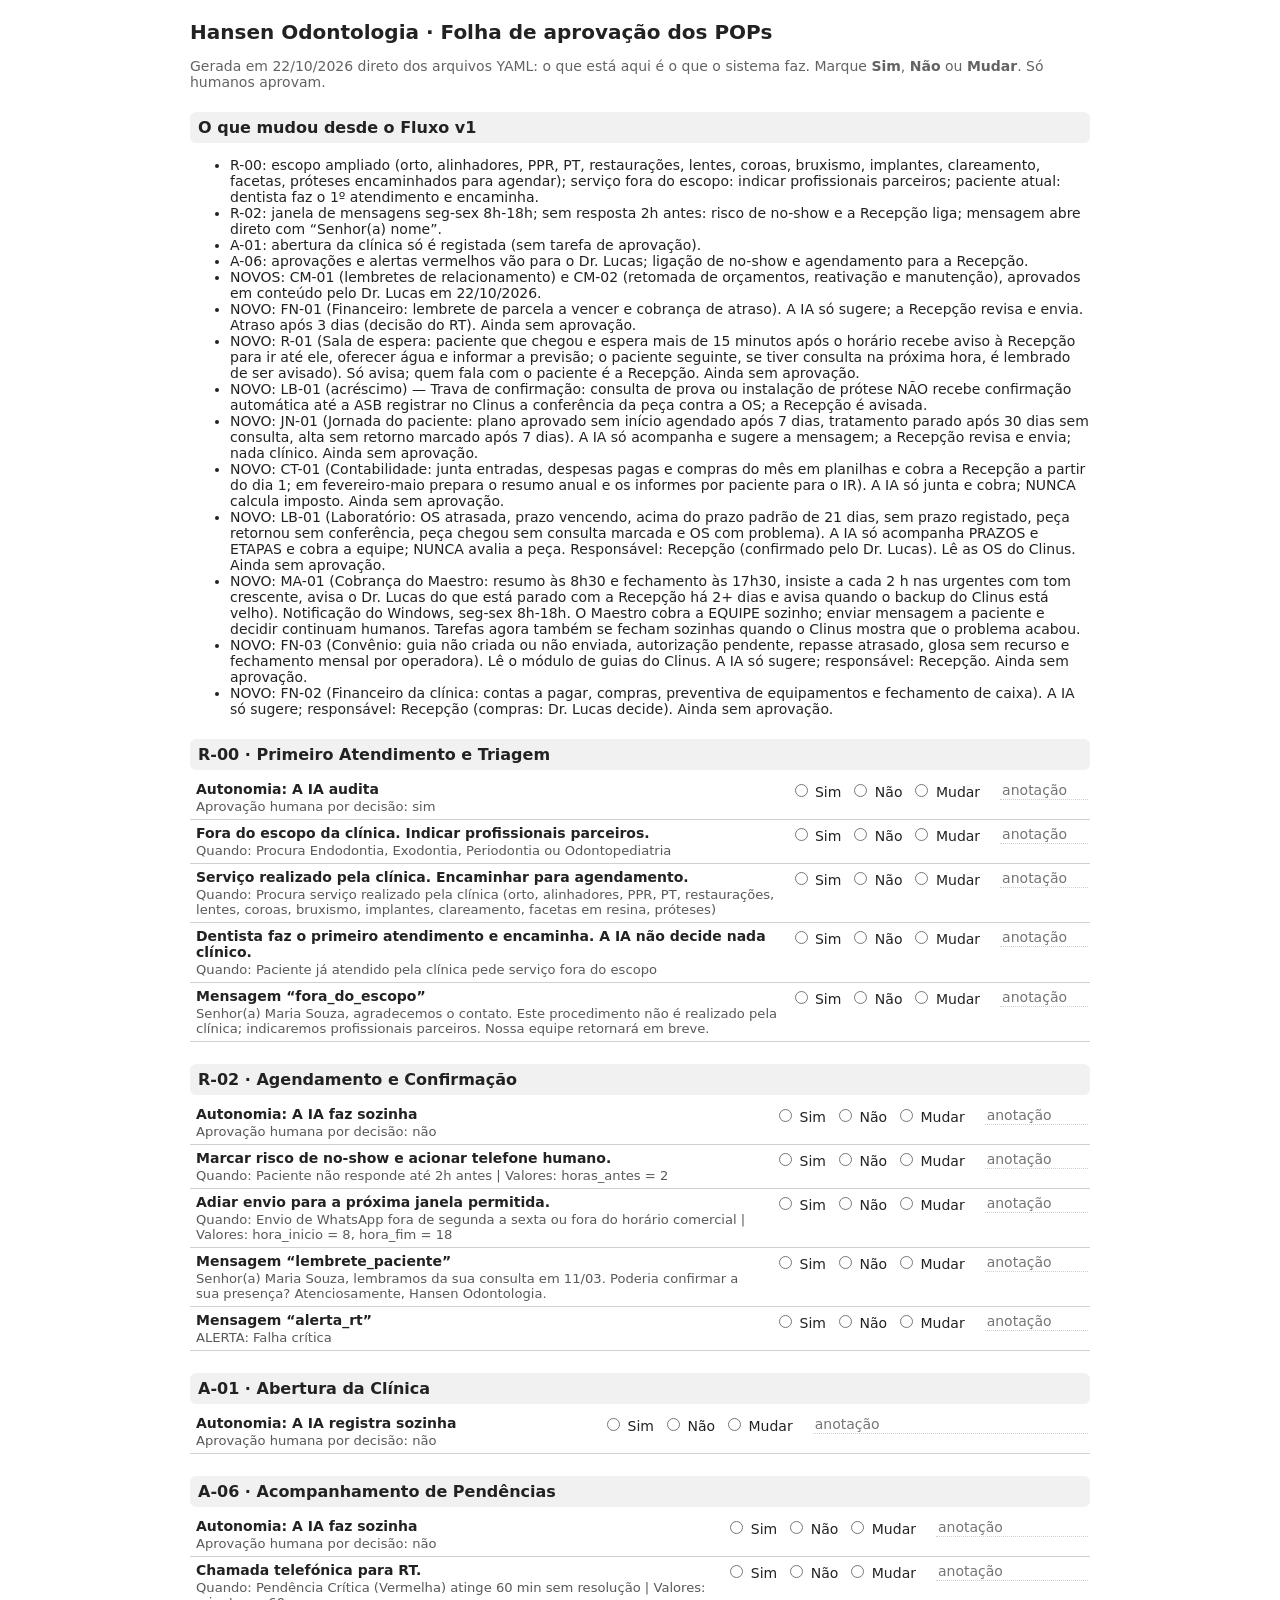
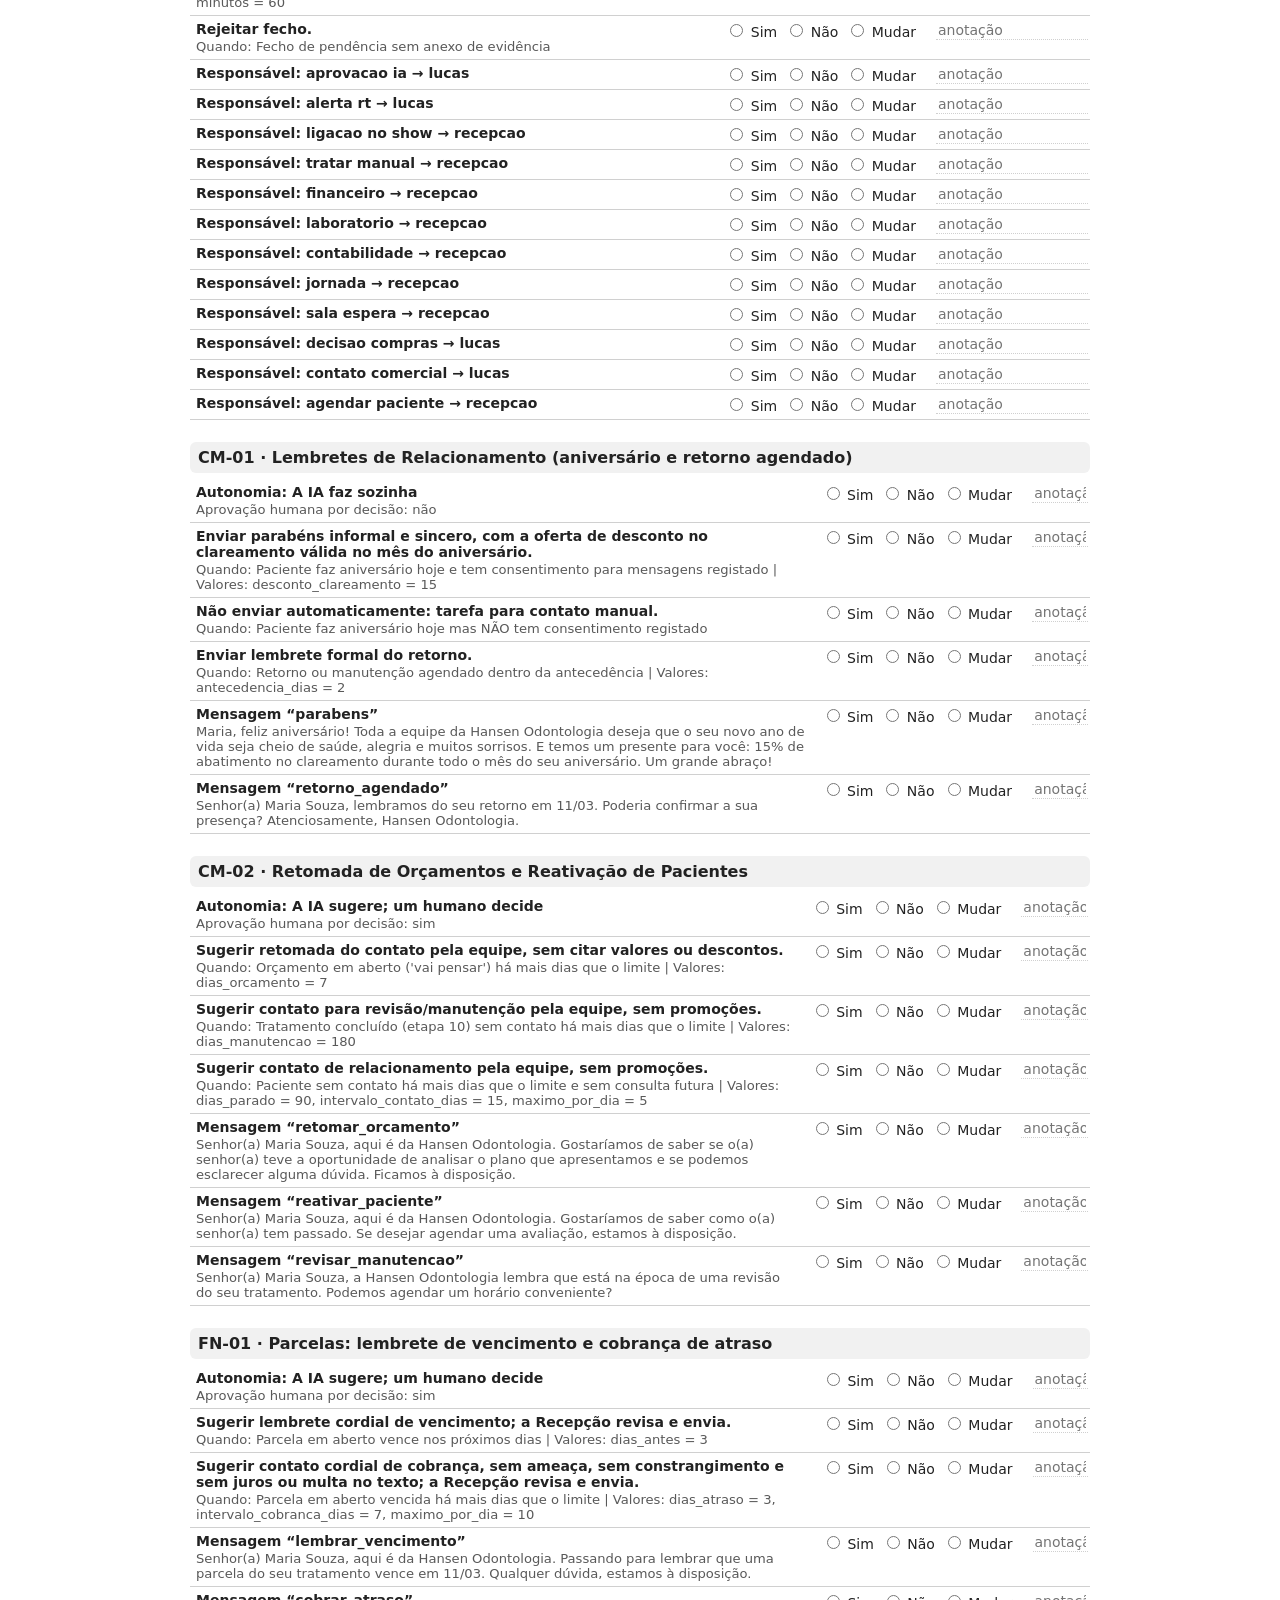
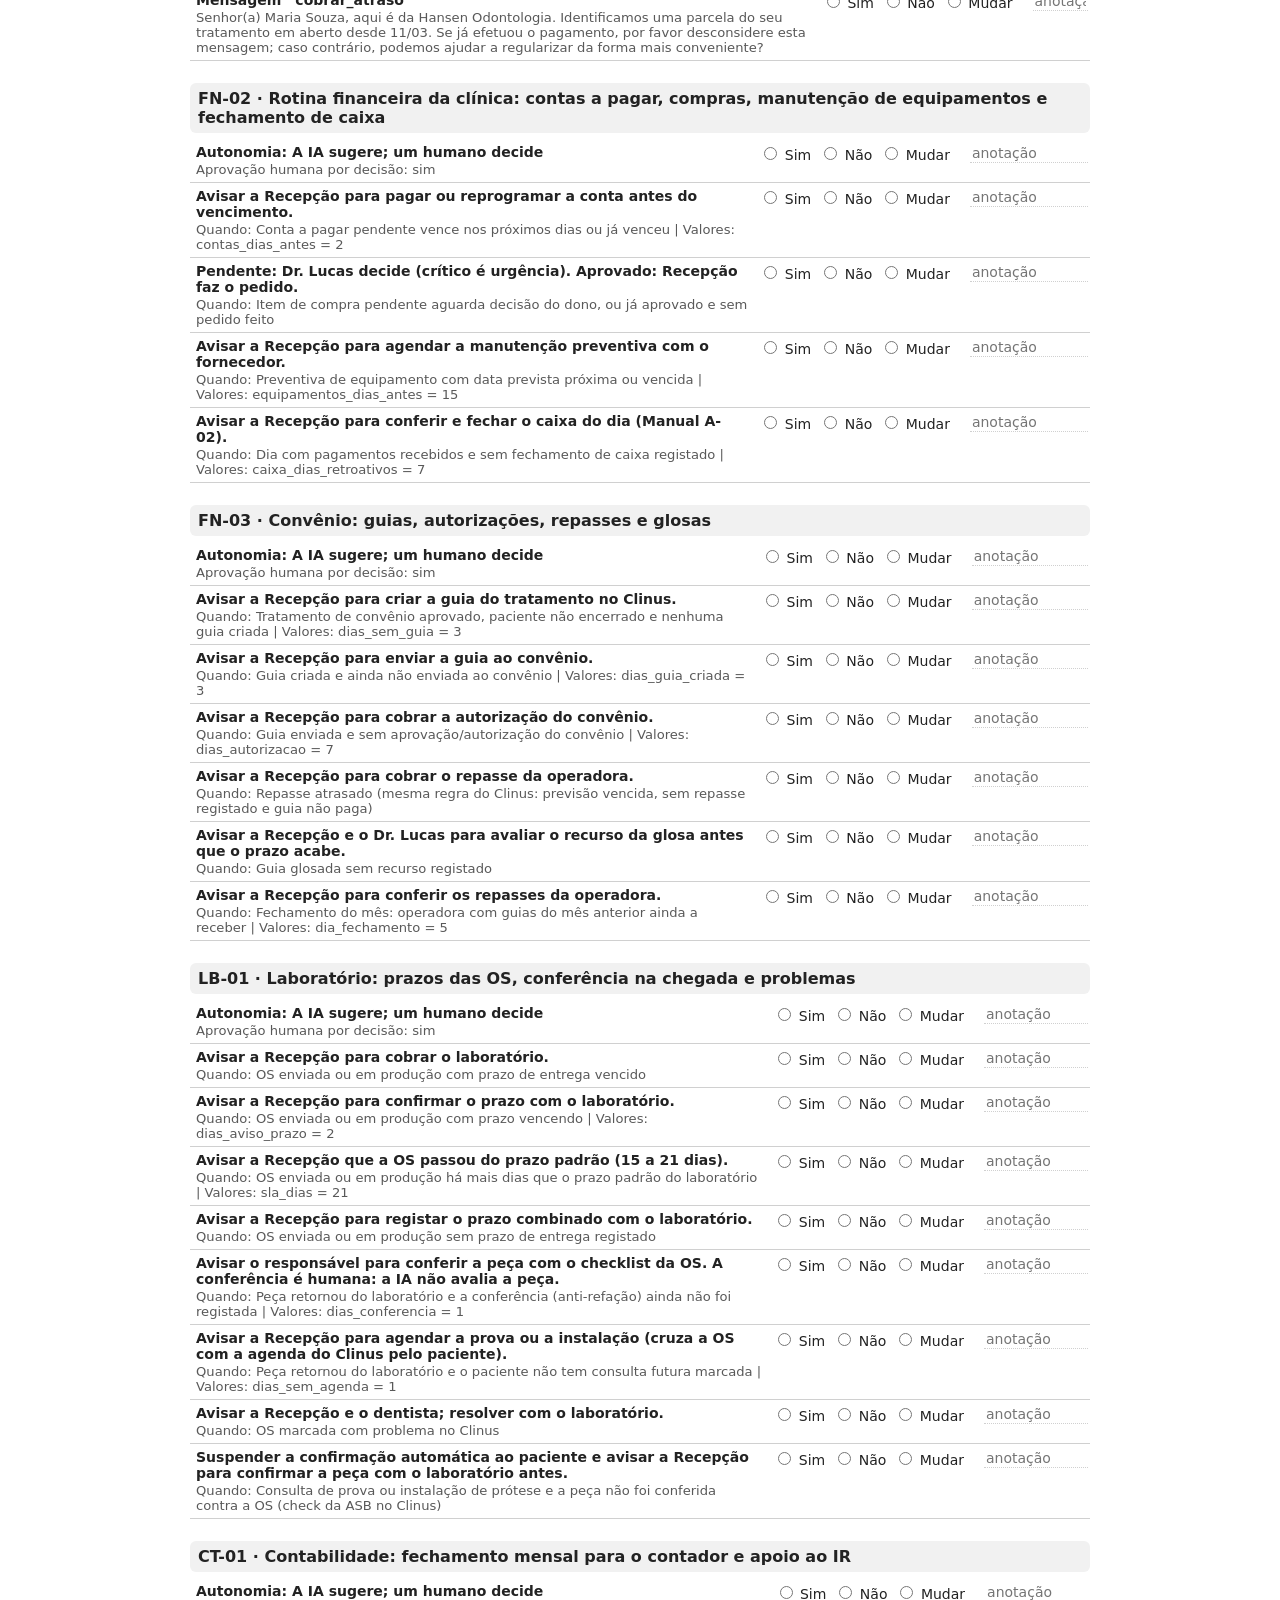
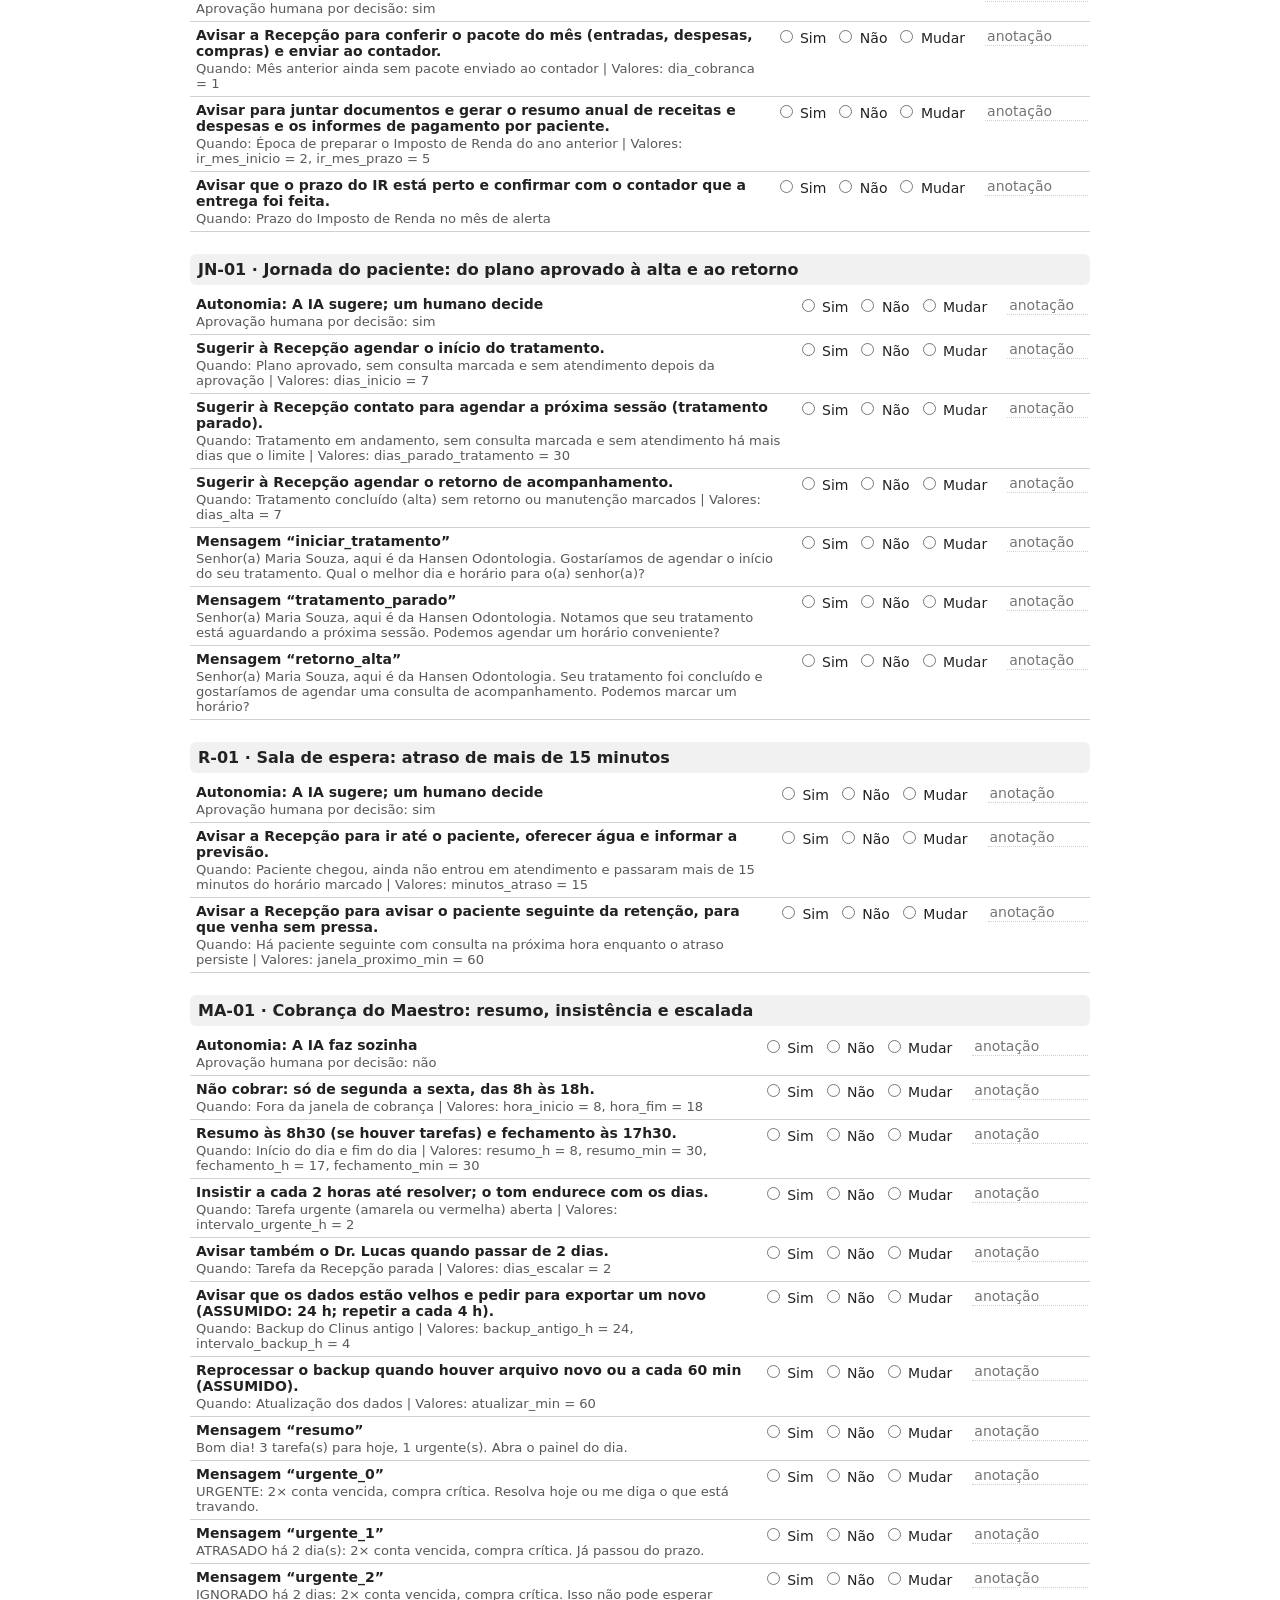
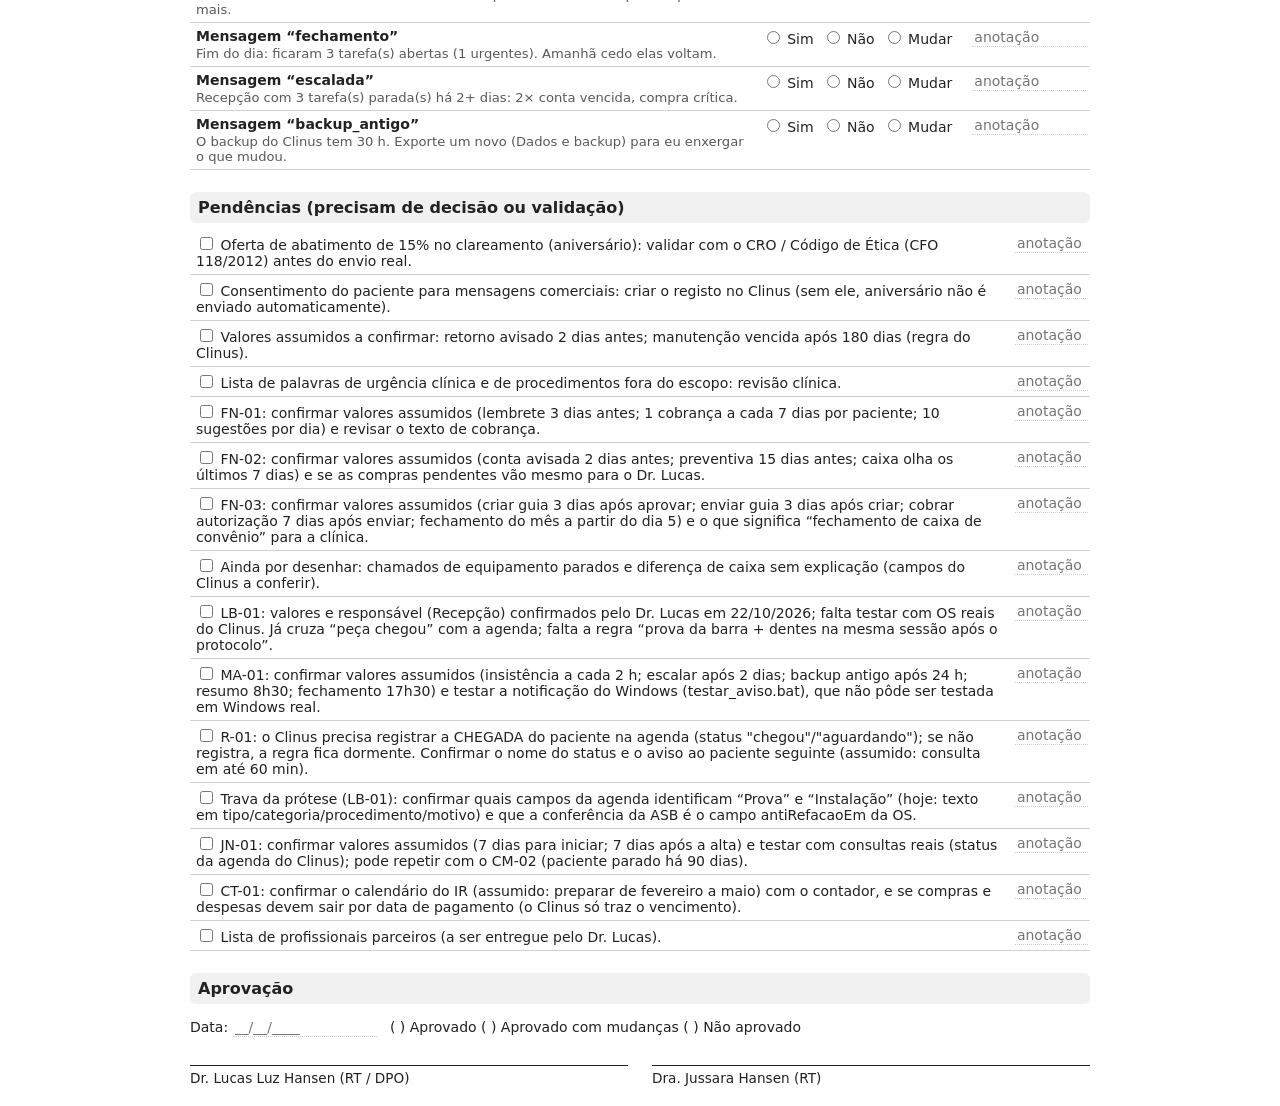
==== commit df94b9bf: "Trava de confirmação para prova/instalação sem peça conferida (LB-01) e alerta de 15 min na sala de " ====
--- a/docs/folha_aprovacao_pops.html
+++ b/docs/folha_aprovacao_pops.html
@@ -14,9 +14,9 @@
 </style>
 <h1>Hansen Odontologia · Folha de aprovação dos POPs</h1>
 <p class="sub">Gerada em 22/10/2026 direto dos arquivos YAML: o que está aqui é o que o sistema faz. Marque <b>Sim</b>, <b>Não</b> ou <b>Mudar</b>. Só humanos aprovam.</p>
-<h2>O que mudou desde o Fluxo v1</h2><ul><li>R-00: escopo ampliado (orto, alinhadores, PPR, PT, restaurações, lentes, coroas, bruxismo, implantes, clareamento, facetas, próteses encaminhados para agendar); serviço fora do escopo: indicar profissionais parceiros; paciente atual: dentista faz o 1º atendimento e encaminha.</li><li>R-02: janela de mensagens seg-sex 8h-18h; sem resposta 2h antes: risco de no-show e a Recepção liga; mensagem abre direto com “Senhor(a) nome”.</li><li>A-01: abertura da clínica só é registada (sem tarefa de aprovação).</li><li>A-06: aprovações e alertas vermelhos vão para o Dr. Lucas; ligação de no-show e agendamento para a Recepção.</li><li>NOVOS: CM-01 (lembretes de relacionamento) e CM-02 (retomada de orçamentos, reativação e manutenção), aprovados em conteúdo pelo Dr. Lucas em 22/10/2026.</li><li>NOVO: FN-01 (Financeiro: lembrete de parcela a vencer e cobrança de atraso). A IA só sugere; a Recepção revisa e envia. Atraso após 3 dias (decisão do RT). Ainda sem aprovação.</li><li>NOVO: JN-01 (Jornada do paciente: plano aprovado sem início agendado após 7 dias, tratamento parado após 30 dias sem consulta, alta sem retorno marcado após 7 dias). A IA só acompanha e sugere a mensagem; a Recepção revisa e envia; nada clínico. Ainda sem aprovação.</li><li>NOVO: CT-01 (Contabilidade: junta entradas, despesas pagas e compras do mês em planilhas e cobra a Recepção a partir do dia 1; em fevereiro-maio prepara o resumo anual e os informes por paciente para o IR). A IA só junta e cobra; NUNCA calcula imposto. Ainda sem aprovação.</li><li>NOVO: LB-01 (Laboratório: OS atrasada, prazo vencendo, acima do prazo padrão de 21 dias, sem prazo registado, peça retornou sem conferência, peça chegou sem consulta marcada e OS com problema). A IA só acompanha PRAZOS e ETAPAS e cobra a equipe; NUNCA avalia a peça. Responsável: Recepção (confirmado pelo Dr. Lucas). Lê as OS do Clinus. Ainda sem aprovação.</li><li>NOVO: MA-01 (Cobrança do Maestro: resumo às 8h30 e fechamento às 17h30, insiste a cada 2 h nas urgentes com tom crescente, avisa o Dr. Lucas do que está parado com a Recepção há 2+ dias e avisa quando o backup do Clinus está velho). Notificação do Windows, seg-sex 8h-18h. O Maestro cobra a EQUIPE sozinho; enviar mensagem a paciente e decidir continuam humanos. Tarefas agora também se fecham sozinhas quando o Clinus mostra que o problema acabou.</li><li>NOVO: FN-03 (Convênio: guia não criada ou não enviada, autorização pendente, repasse atrasado, glosa sem recurso e fechamento mensal por operadora). Lê o módulo de guias do Clinus. A IA só sugere; responsável: Recepção. Ainda sem aprovação.</li><li>NOVO: FN-02 (Financeiro da clínica: contas a pagar, compras, preventiva de equipamentos e fechamento de caixa). A IA só sugere; responsável: Recepção (compras: Dr. Lucas decide). Ainda sem aprovação.</li></ul>
-<h2>R-00 · Primeiro Atendimento e Triagem</h2><table><tr><td><b>Autonomia: A IA audita</b><div class="d">Aprovação humana por decisão: sim</div></td><td class="r"><label><input type="radio" name="R-00-n"> Sim</label><label><input type="radio" name="R-00-n"> Não</label><label><input type="radio" name="R-00-n"> Mudar</label></td><td><input class="nota" placeholder="anotação"></td></tr><tr><td><b>Fora do escopo da clínica. Indicar profissionais parceiros.</b><div class="d">Quando: Procura Endodontia, Exodontia, Periodontia ou Odontopediatria</div></td><td class="r"><label><input type="radio" name="R-00-r0"> Sim</label><label><input type="radio" name="R-00-r0"> Não</label><label><input type="radio" name="R-00-r0"> Mudar</label></td><td><input class="nota" placeholder="anotação"></td></tr><tr><td><b>Serviço realizado pela clínica. Encaminhar para agendamento.</b><div class="d">Quando: Procura serviço realizado pela clínica (orto, alinhadores, PPR, PT, restaurações, lentes, coroas, bruxismo, implantes, clareamento, facetas em resina, próteses)</div></td><td class="r"><label><input type="radio" name="R-00-r1"> Sim</label><label><input type="radio" name="R-00-r1"> Não</label><label><input type="radio" name="R-00-r1"> Mudar</label></td><td><input class="nota" placeholder="anotação"></td></tr><tr><td><b>Dentista faz o primeiro atendimento e encaminha. A IA não decide nada clínico.</b><div class="d">Quando: Paciente já atendido pela clínica pede serviço fora do escopo</div></td><td class="r"><label><input type="radio" name="R-00-r2"> Sim</label><label><input type="radio" name="R-00-r2"> Não</label><label><input type="radio" name="R-00-r2"> Mudar</label></td><td><input class="nota" placeholder="anotação"></td></tr><tr><td><b>Mensagem “fora_do_escopo”</b><div class="d">Senhor(a) Maria Souza, agradecemos o contato. Este procedimento não é realizado pela clínica; indicaremos profissionais parceiros. Nossa equipe retornará em breve.</div></td><td class="r"><label><input type="radio" name="R-00-m0"> Sim</label><label><input type="radio" name="R-00-m0"> Não</label><label><input type="radio" name="R-00-m0"> Mudar</label></td><td><input class="nota" placeholder="anotação"></td></tr></table><h2>R-02 · Agendamento e Confirmação</h2><table><tr><td><b>Autonomia: A IA faz sozinha</b><div class="d">Aprovação humana por decisão: não</div></td><td class="r"><label><input type="radio" name="R-02-n"> Sim</label><label><input type="radio" name="R-02-n"> Não</label><label><input type="radio" name="R-02-n"> Mudar</label></td><td><input class="nota" placeholder="anotação"></td></tr><tr><td><b>Marcar risco de no-show e acionar telefone humano.</b><div class="d">Quando: Paciente não responde até 2h antes | Valores: horas_antes = 2</div></td><td class="r"><label><input type="radio" name="R-02-r0"> Sim</label><label><input type="radio" name="R-02-r0"> Não</label><label><input type="radio" name="R-02-r0"> Mudar</label></td><td><input class="nota" placeholder="anotação"></td></tr><tr><td><b>Adiar envio para a próxima janela permitida.</b><div class="d">Quando: Envio de WhatsApp fora de segunda a sexta ou fora do horário comercial | Valores: hora_inicio = 8, hora_fim = 18</div></td><td class="r"><label><input type="radio" name="R-02-r1"> Sim</label><label><input type="radio" name="R-02-r1"> Não</label><label><input type="radio" name="R-02-r1"> Mudar</label></td><td><input class="nota" placeholder="anotação"></td></tr><tr><td><b>Mensagem “lembrete_paciente”</b><div class="d">Senhor(a) Maria Souza, lembramos da sua consulta em 11/03. Poderia confirmar a sua presença? Atenciosamente, Hansen Odontologia.</div></td><td class="r"><label><input type="radio" name="R-02-m0"> Sim</label><label><input type="radio" name="R-02-m0"> Não</label><label><input type="radio" name="R-02-m0"> Mudar</label></td><td><input class="nota" placeholder="anotação"></td></tr><tr><td><b>Mensagem “alerta_rt”</b><div class="d">ALERTA: Falha crítica</div></td><td class="r"><label><input type="radio" name="R-02-m1"> Sim</label><label><input type="radio" name="R-02-m1"> Não</label><label><input type="radio" name="R-02-m1"> Mudar</label></td><td><input class="nota" placeholder="anotação"></td></tr></table><h2>A-01 · Abertura da Clínica</h2><table><tr><td><b>Autonomia: A IA registra sozinha</b><div class="d">Aprovação humana por decisão: não</div></td><td class="r"><label><input type="radio" name="A-01-n"> Sim</label><label><input type="radio" name="A-01-n"> Não</label><label><input type="radio" name="A-01-n"> Mudar</label></td><td><input class="nota" placeholder="anotação"></td></tr></table><h2>A-06 · Acompanhamento de Pendências</h2><table><tr><td><b>Autonomia: A IA faz sozinha</b><div class="d">Aprovação humana por decisão: não</div></td><td class="r"><label><input type="radio" name="A-06-n"> Sim</label><label><input type="radio" name="A-06-n"> Não</label><label><input type="radio" name="A-06-n"> Mudar</label></td><td><input class="nota" placeholder="anotação"></td></tr><tr><td><b>Chamada telefónica para RT.</b><div class="d">Quando: Pendência Crítica (Vermelha) atinge 60 min sem resolução | Valores: minutos = 60</div></td><td class="r"><label><input type="radio" name="A-06-r0"> Sim</label><label><input type="radio" name="A-06-r0"> Não</label><label><input type="radio" name="A-06-r0"> Mudar</label></td><td><input class="nota" placeholder="anotação"></td></tr><tr><td><b>Rejeitar fecho.</b><div class="d">Quando: Fecho de pendência sem anexo de evidência</div></td><td class="r"><label><input type="radio" name="A-06-r1"> Sim</label><label><input type="radio" name="A-06-r1"> Não</label><label><input type="radio" name="A-06-r1"> Mudar</label></td><td><input class="nota" placeholder="anotação"></td></tr><tr><td><b>Responsável: aprovacao ia → lucas</b></td><td class="r"><label><input type="radio" name="A-06-p0"> Sim</label><label><input type="radio" name="A-06-p0"> Não</label><label><input type="radio" name="A-06-p0"> Mudar</label></td><td><input class="nota" placeholder="anotação"></td></tr><tr><td><b>Responsável: alerta rt → lucas</b></td><td class="r"><label><input type="radio" name="A-06-p1"> Sim</label><label><input type="radio" name="A-06-p1"> Não</label><label><input type="radio" name="A-06-p1"> Mudar</label></td><td><input class="nota" placeholder="anotação"></td></tr><tr><td><b>Responsável: ligacao no show → recepcao</b></td><td class="r"><label><input type="radio" name="A-06-p2"> Sim</label><label><input type="radio" name="A-06-p2"> Não</label><label><input type="radio" name="A-06-p2"> Mudar</label></td><td><input class="nota" placeholder="anotação"></td></tr><tr><td><b>Responsável: tratar manual → recepcao</b></td><td class="r"><label><input type="radio" name="A-06-p3"> Sim</label><label><input type="radio" name="A-06-p3"> Não</label><label><input type="radio" name="A-06-p3"> Mudar</label></td><td><input class="nota" placeholder="anotação"></td></tr><tr><td><b>Responsável: financeiro → recepcao</b></td><td class="r"><label><input type="radio" name="A-06-p4"> Sim</label><label><input type="radio" name="A-06-p4"> Não</label><label><input type="radio" name="A-06-p4"> Mudar</label></td><td><input class="nota" placeholder="anotação"></td></tr><tr><td><b>Responsável: laboratorio → recepcao</b></td><td class="r"><label><input type="radio" name="A-06-p5"> Sim</label><label><input type="radio" name="A-06-p5"> Não</label><label><input type="radio" name="A-06-p5"> Mudar</label></td><td><input class="nota" placeholder="anotação"></td></tr><tr><td><b>Responsável: contabilidade → recepcao</b></td><td class="r"><label><input type="radio" name="A-06-p6"> Sim</label><label><input type="radio" name="A-06-p6"> Não</label><label><input type="radio" name="A-06-p6"> Mudar</label></td><td><input class="nota" placeholder="anotação"></td></tr><tr><td><b>Responsável: jornada → recepcao</b></td><td class="r"><label><input type="radio" name="A-06-p7"> Sim</label><label><input type="radio" name="A-06-p7"> Não</label><label><input type="radio" name="A-06-p7"> Mudar</label></td><td><input class="nota" placeholder="anotação"></td></tr><tr><td><b>Responsável: decisao compras → lucas</b></td><td class="r"><label><input type="radio" name="A-06-p8"> Sim</label><label><input type="radio" name="A-06-p8"> Não</label><label><input type="radio" name="A-06-p8"> Mudar</label></td><td><input class="nota" placeholder="anotação"></td></tr><tr><td><b>Responsável: contato comercial → lucas</b></td><td class="r"><label><input type="radio" name="A-06-p9"> Sim</label><label><input type="radio" name="A-06-p9"> Não</label><label><input type="radio" name="A-06-p9"> Mudar</label></td><td><input class="nota" placeholder="anotação"></td></tr><tr><td><b>Responsável: agendar paciente → recepcao</b></td><td class="r"><label><input type="radio" name="A-06-p10"> Sim</label><label><input type="radio" name="A-06-p10"> Não</label><label><input type="radio" name="A-06-p10"> Mudar</label></td><td><input class="nota" placeholder="anotação"></td></tr></table><h2>CM-01 · Lembretes de Relacionamento (aniversário e retorno agendado)</h2><table><tr><td><b>Autonomia: A IA faz sozinha</b><div class="d">Aprovação humana por decisão: não</div></td><td class="r"><label><input type="radio" name="CM-01-n"> Sim</label><label><input type="radio" name="CM-01-n"> Não</label><label><input type="radio" name="CM-01-n"> Mudar</label></td><td><input class="nota" placeholder="anotação"></td></tr><tr><td><b>Enviar parabéns informal e sincero, com a oferta de desconto no clareamento válida no mês do aniversário.</b><div class="d">Quando: Paciente faz aniversário hoje e tem consentimento para mensagens registado | Valores: desconto_clareamento = 15</div></td><td class="r"><label><input type="radio" name="CM-01-r0"> Sim</label><label><input type="radio" name="CM-01-r0"> Não</label><label><input type="radio" name="CM-01-r0"> Mudar</label></td><td><input class="nota" placeholder="anotação"></td></tr><tr><td><b>Não enviar automaticamente: tarefa para contato manual.</b><div class="d">Quando: Paciente faz aniversário hoje mas NÃO tem consentimento registado</div></td><td class="r"><label><input type="radio" name="CM-01-r1"> Sim</label><label><input type="radio" name="CM-01-r1"> Não</label><label><input type="radio" name="CM-01-r1"> Mudar</label></td><td><input class="nota" placeholder="anotação"></td></tr><tr><td><b>Enviar lembrete formal do retorno.</b><div class="d">Quando: Retorno ou manutenção agendado dentro da antecedência | Valores: antecedencia_dias = 2</div></td><td class="r"><label><input type="radio" name="CM-01-r2"> Sim</label><label><input type="radio" name="CM-01-r2"> Não</label><label><input type="radio" name="CM-01-r2"> Mudar</label></td><td><input class="nota" placeholder="anotação"></td></tr><tr><td><b>Mensagem “parabens”</b><div class="d">Maria, feliz aniversário! Toda a equipe da Hansen Odontologia deseja que o seu novo ano de vida seja cheio de saúde, alegria e muitos sorrisos. E temos um presente para você: 15% de abatimento no clareamento durante todo o mês do seu aniversário. Um grande abraço!</div></td><td class="r"><label><input type="radio" name="CM-01-m0"> Sim</label><label><input type="radio" name="CM-01-m0"> Não</label><label><input type="radio" name="CM-01-m0"> Mudar</label></td><td><input class="nota" placeholder="anotação"></td></tr><tr><td><b>Mensagem “retorno_agendado”</b><div class="d">Senhor(a) Maria Souza, lembramos do seu retorno em 11/03. Poderia confirmar a sua presença? Atenciosamente, Hansen Odontologia.</div></td><td class="r"><label><input type="radio" name="CM-01-m2"> Sim</label><label><input type="radio" name="CM-01-m2"> Não</label><label><input type="radio" name="CM-01-m2"> Mudar</label></td><td><input class="nota" placeholder="anotação"></td></tr></table><h2>CM-02 · Retomada de Orçamentos e Reativação de Pacientes</h2><table><tr><td><b>Autonomia: A IA sugere; um humano decide</b><div class="d">Aprovação humana por decisão: sim</div></td><td class="r"><label><input type="radio" name="CM-02-n"> Sim</label><label><input type="radio" name="CM-02-n"> Não</label><label><input type="radio" name="CM-02-n"> Mudar</label></td><td><input class="nota" placeholder="anotação"></td></tr><tr><td><b>Sugerir retomada do contato pela equipe, sem citar valores ou descontos.</b><div class="d">Quando: Orçamento em aberto (&#x27;vai pensar&#x27;) há mais dias que o limite | Valores: dias_orcamento = 7</div></td><td class="r"><label><input type="radio" name="CM-02-r0"> Sim</label><label><input type="radio" name="CM-02-r0"> Não</label><label><input type="radio" name="CM-02-r0"> Mudar</label></td><td><input class="nota" placeholder="anotação"></td></tr><tr><td><b>Sugerir contato para revisão/manutenção pela equipe, sem promoções.</b><div class="d">Quando: Tratamento concluído (etapa 10) sem contato há mais dias que o limite | Valores: dias_manutencao = 180</div></td><td class="r"><label><input type="radio" name="CM-02-r1"> Sim</label><label><input type="radio" name="CM-02-r1"> Não</label><label><input type="radio" name="CM-02-r1"> Mudar</label></td><td><input class="nota" placeholder="anotação"></td></tr><tr><td><b>Sugerir contato de relacionamento pela equipe, sem promoções.</b><div class="d">Quando: Paciente sem contato há mais dias que o limite e sem consulta futura | Valores: dias_parado = 90, intervalo_contato_dias = 15, maximo_por_dia = 5</div></td><td class="r"><label><input type="radio" name="CM-02-r2"> Sim</label><label><input type="radio" name="CM-02-r2"> Não</label><label><input type="radio" name="CM-02-r2"> Mudar</label></td><td><input class="nota" placeholder="anotação"></td></tr><tr><td><b>Mensagem “retomar_orcamento”</b><div class="d">Senhor(a) Maria Souza, aqui é da Hansen Odontologia. Gostaríamos de saber se o(a) senhor(a) teve a oportunidade de analisar o plano que apresentamos e se podemos esclarecer alguma dúvida. Ficamos à disposição.</div></td><td class="r"><label><input type="radio" name="CM-02-m0"> Sim</label><label><input type="radio" name="CM-02-m0"> Não</label><label><input type="radio" name="CM-02-m0"> Mudar</label></td><td><input class="nota" placeholder="anotação"></td></tr><tr><td><b>Mensagem “reativar_paciente”</b><div class="d">Senhor(a) Maria Souza, aqui é da Hansen Odontologia. Gostaríamos de saber como o(a) senhor(a) tem passado. Se desejar agendar uma avaliação, estamos à disposição.</div></td><td class="r"><label><input type="radio" name="CM-02-m1"> Sim</label><label><input type="radio" name="CM-02-m1"> Não</label><label><input type="radio" name="CM-02-m1"> Mudar</label></td><td><input class="nota" placeholder="anotação"></td></tr><tr><td><b>Mensagem “revisar_manutencao”</b><div class="d">Senhor(a) Maria Souza, a Hansen Odontologia lembra que está na época de uma revisão do seu tratamento. Podemos agendar um horário conveniente?</div></td><td class="r"><label><input type="radio" name="CM-02-m2"> Sim</label><label><input type="radio" name="CM-02-m2"> Não</label><label><input type="radio" name="CM-02-m2"> Mudar</label></td><td><input class="nota" placeholder="anotação"></td></tr></table><h2>FN-01 · Parcelas: lembrete de vencimento e cobrança de atraso</h2><table><tr><td><b>Autonomia: A IA sugere; um humano decide</b><div class="d">Aprovação humana por decisão: sim</div></td><td class="r"><label><input type="radio" name="FN-01-n"> Sim</label><label><input type="radio" name="FN-01-n"> Não</label><label><input type="radio" name="FN-01-n"> Mudar</label></td><td><input class="nota" placeholder="anotação"></td></tr><tr><td><b>Sugerir lembrete cordial de vencimento; a Recepção revisa e envia.</b><div class="d">Quando: Parcela em aberto vence nos próximos dias | Valores: dias_antes = 3</div></td><td class="r"><label><input type="radio" name="FN-01-r0"> Sim</label><label><input type="radio" name="FN-01-r0"> Não</label><label><input type="radio" name="FN-01-r0"> Mudar</label></td><td><input class="nota" placeholder="anotação"></td></tr><tr><td><b>Sugerir contato cordial de cobrança, sem ameaça, sem constrangimento e sem juros ou multa no texto; a Recepção revisa e envia.</b><div class="d">Quando: Parcela em aberto vencida há mais dias que o limite | Valores: dias_atraso = 3, intervalo_cobranca_dias = 7, maximo_por_dia = 10</div></td><td class="r"><label><input type="radio" name="FN-01-r1"> Sim</label><label><input type="radio" name="FN-01-r1"> Não</label><label><input type="radio" name="FN-01-r1"> Mudar</label></td><td><input class="nota" placeholder="anotação"></td></tr><tr><td><b>Mensagem “lembrar_vencimento”</b><div class="d">Senhor(a) Maria Souza, aqui é da Hansen Odontologia. Passando para lembrar que uma parcela do seu tratamento vence em 11/03. Qualquer dúvida, estamos à disposição.</div></td><td class="r"><label><input type="radio" name="FN-01-m0"> Sim</label><label><input type="radio" name="FN-01-m0"> Não</label><label><input type="radio" name="FN-01-m0"> Mudar</label></td><td><input class="nota" placeholder="anotação"></td></tr><tr><td><b>Mensagem “cobrar_atraso”</b><div class="d">Senhor(a) Maria Souza, aqui é da Hansen Odontologia. Identificamos uma parcela do seu tratamento em aberto desde 11/03. Se já efetuou o pagamento, por favor desconsidere esta mensagem; caso contrário, podemos ajudar a regularizar da forma mais conveniente?</div></td><td class="r"><label><input type="radio" name="FN-01-m1"> Sim</label><label><input type="radio" name="FN-01-m1"> Não</label><label><input type="radio" name="FN-01-m1"> Mudar</label></td><td><input class="nota" placeholder="anotação"></td></tr></table><h2>FN-02 · Rotina financeira da clínica: contas a pagar, compras, manutenção de equipamentos e fechamento de caixa</h2><table><tr><td><b>Autonomia: A IA sugere; um humano decide</b><div class="d">Aprovação humana por decisão: sim</div></td><td class="r"><label><input type="radio" name="FN-02-n"> Sim</label><label><input type="radio" name="FN-02-n"> Não</label><label><input type="radio" name="FN-02-n"> Mudar</label></td><td><input class="nota" placeholder="anotação"></td></tr><tr><td><b>Avisar a Recepção para pagar ou reprogramar a conta antes do vencimento.</b><div class="d">Quando: Conta a pagar pendente vence nos próximos dias ou já venceu | Valores: contas_dias_antes = 2</div></td><td class="r"><label><input type="radio" name="FN-02-r0"> Sim</label><label><input type="radio" name="FN-02-r0"> Não</label><label><input type="radio" name="FN-02-r0"> Mudar</label></td><td><input class="nota" placeholder="anotação"></td></tr><tr><td><b>Pendente: Dr. Lucas decide (crítico é urgência). Aprovado: Recepção faz o pedido.</b><div class="d">Quando: Item de compra pendente aguarda decisão do dono, ou já aprovado e sem pedido feito</div></td><td class="r"><label><input type="radio" name="FN-02-r1"> Sim</label><label><input type="radio" name="FN-02-r1"> Não</label><label><input type="radio" name="FN-02-r1"> Mudar</label></td><td><input class="nota" placeholder="anotação"></td></tr><tr><td><b>Avisar a Recepção para agendar a manutenção preventiva com o fornecedor.</b><div class="d">Quando: Preventiva de equipamento com data prevista próxima ou vencida | Valores: equipamentos_dias_antes = 15</div></td><td class="r"><label><input type="radio" name="FN-02-r2"> Sim</label><label><input type="radio" name="FN-02-r2"> Não</label><label><input type="radio" name="FN-02-r2"> Mudar</label></td><td><input class="nota" placeholder="anotação"></td></tr><tr><td><b>Avisar a Recepção para conferir e fechar o caixa do dia (Manual A-02).</b><div class="d">Quando: Dia com pagamentos recebidos e sem fechamento de caixa registado | Valores: caixa_dias_retroativos = 7</div></td><td class="r"><label><input type="radio" name="FN-02-r3"> Sim</label><label><input type="radio" name="FN-02-r3"> Não</label><label><input type="radio" name="FN-02-r3"> Mudar</label></td><td><input class="nota" placeholder="anotação"></td></tr></table><h2>FN-03 · Convênio: guias, autorizações, repasses e glosas</h2><table><tr><td><b>Autonomia: A IA sugere; um humano decide</b><div class="d">Aprovação humana por decisão: sim</div></td><td class="r"><label><input type="radio" name="FN-03-n"> Sim</label><label><input type="radio" name="FN-03-n"> Não</label><label><input type="radio" name="FN-03-n"> Mudar</label></td><td><input class="nota" placeholder="anotação"></td></tr><tr><td><b>Avisar a Recepção para criar a guia do tratamento no Clinus.</b><div class="d">Quando: Tratamento de convênio aprovado, paciente não encerrado e nenhuma guia criada | Valores: dias_sem_guia = 3</div></td><td class="r"><label><input type="radio" name="FN-03-r0"> Sim</label><label><input type="radio" name="FN-03-r0"> Não</label><label><input type="radio" name="FN-03-r0"> Mudar</label></td><td><input class="nota" placeholder="anotação"></td></tr><tr><td><b>Avisar a Recepção para enviar a guia ao convênio.</b><div class="d">Quando: Guia criada e ainda não enviada ao convênio | Valores: dias_guia_criada = 3</div></td><td class="r"><label><input type="radio" name="FN-03-r1"> Sim</label><label><input type="radio" name="FN-03-r1"> Não</label><label><input type="radio" name="FN-03-r1"> Mudar</label></td><td><input class="nota" placeholder="anotação"></td></tr><tr><td><b>Avisar a Recepção para cobrar a autorização do convênio.</b><div class="d">Quando: Guia enviada e sem aprovação/autorização do convênio | Valores: dias_autorizacao = 7</div></td><td class="r"><label><input type="radio" name="FN-03-r2"> Sim</label><label><input type="radio" name="FN-03-r2"> Não</label><label><input type="radio" name="FN-03-r2"> Mudar</label></td><td><input class="nota" placeholder="anotação"></td></tr><tr><td><b>Avisar a Recepção para cobrar o repasse da operadora.</b><div class="d">Quando: Repasse atrasado (mesma regra do Clinus: previsão vencida, sem repasse registado e guia não paga)</div></td><td class="r"><label><input type="radio" name="FN-03-r3"> Sim</label><label><input type="radio" name="FN-03-r3"> Não</label><label><input type="radio" name="FN-03-r3"> Mudar</label></td><td><input class="nota" placeholder="anotação"></td></tr><tr><td><b>Avisar a Recepção e o Dr. Lucas para avaliar o recurso da glosa antes que o prazo acabe.</b><div class="d">Quando: Guia glosada sem recurso registado</div></td><td class="r"><label><input type="radio" name="FN-03-r4"> Sim</label><label><input type="radio" name="FN-03-r4"> Não</label><label><input type="radio" name="FN-03-r4"> Mudar</label></td><td><input class="nota" placeholder="anotação"></td></tr><tr><td><b>Avisar a Recepção para conferir os repasses da operadora.</b><div class="d">Quando: Fechamento do mês: operadora com guias do mês anterior ainda a receber | Valores: dia_fechamento = 5</div></td><td class="r"><label><input type="radio" name="FN-03-r5"> Sim</label><label><input type="radio" name="FN-03-r5"> Não</label><label><input type="radio" name="FN-03-r5"> Mudar</label></td><td><input class="nota" placeholder="anotação"></td></tr></table><h2>LB-01 · Laboratório: prazos das OS, conferência na chegada e problemas</h2><table><tr><td><b>Autonomia: A IA sugere; um humano decide</b><div class="d">Aprovação humana por decisão: sim</div></td><td class="r"><label><input type="radio" name="LB-01-n"> Sim</label><label><input type="radio" name="LB-01-n"> Não</label><label><input type="radio" name="LB-01-n"> Mudar</label></td><td><input class="nota" placeholder="anotação"></td></tr><tr><td><b>Avisar a Recepção para cobrar o laboratório.</b><div class="d">Quando: OS enviada ou em produção com prazo de entrega vencido</div></td><td class="r"><label><input type="radio" name="LB-01-r0"> Sim</label><label><input type="radio" name="LB-01-r0"> Não</label><label><input type="radio" name="LB-01-r0"> Mudar</label></td><td><input class="nota" placeholder="anotação"></td></tr><tr><td><b>Avisar a Recepção para confirmar o prazo com o laboratório.</b><div class="d">Quando: OS enviada ou em produção com prazo vencendo | Valores: dias_aviso_prazo = 2</div></td><td class="r"><label><input type="radio" name="LB-01-r1"> Sim</label><label><input type="radio" name="LB-01-r1"> Não</label><label><input type="radio" name="LB-01-r1"> Mudar</label></td><td><input class="nota" placeholder="anotação"></td></tr><tr><td><b>Avisar a Recepção que a OS passou do prazo padrão (15 a 21 dias).</b><div class="d">Quando: OS enviada ou em produção há mais dias que o prazo padrão do laboratório | Valores: sla_dias = 21</div></td><td class="r"><label><input type="radio" name="LB-01-r2"> Sim</label><label><input type="radio" name="LB-01-r2"> Não</label><label><input type="radio" name="LB-01-r2"> Mudar</label></td><td><input class="nota" placeholder="anotação"></td></tr><tr><td><b>Avisar a Recepção para registar o prazo combinado com o laboratório.</b><div class="d">Quando: OS enviada ou em produção sem prazo de entrega registado</div></td><td class="r"><label><input type="radio" name="LB-01-r3"> Sim</label><label><input type="radio" name="LB-01-r3"> Não</label><label><input type="radio" name="LB-01-r3"> Mudar</label></td><td><input class="nota" placeholder="anotação"></td></tr><tr><td><b>Avisar o responsável para conferir a peça com o checklist da OS. A conferência é humana: a IA não avalia a peça.</b><div class="d">Quando: Peça retornou do laboratório e a conferência (anti-refação) ainda não foi registada | Valores: dias_conferencia = 1</div></td><td class="r"><label><input type="radio" name="LB-01-r4"> Sim</label><label><input type="radio" name="LB-01-r4"> Não</label><label><input type="radio" name="LB-01-r4"> Mudar</label></td><td><input class="nota" placeholder="anotação"></td></tr><tr><td><b>Avisar a Recepção para agendar a prova ou a instalação (cruza a OS com a agenda do Clinus pelo paciente).</b><div class="d">Quando: Peça retornou do laboratório e o paciente não tem consulta futura marcada | Valores: dias_sem_agenda = 1</div></td><td class="r"><label><input type="radio" name="LB-01-r5"> Sim</label><label><input type="radio" name="LB-01-r5"> Não</label><label><input type="radio" name="LB-01-r5"> Mudar</label></td><td><input class="nota" placeholder="anotação"></td></tr><tr><td><b>Avisar a Recepção e o dentista; resolver com o laboratório.</b><div class="d">Quando: OS marcada com problema no Clinus</div></td><td class="r"><label><input type="radio" name="LB-01-r6"> Sim</label><label><input type="radio" name="LB-01-r6"> Não</label><label><input type="radio" name="LB-01-r6"> Mudar</label></td><td><input class="nota" placeholder="anotação"></td></tr></table><h2>CT-01 · Contabilidade: fechamento mensal para o contador e apoio ao IR</h2><table><tr><td><b>Autonomia: A IA sugere; um humano decide</b><div class="d">Aprovação humana por decisão: sim</div></td><td class="r"><label><input type="radio" name="CT-01-n"> Sim</label><label><input type="radio" name="CT-01-n"> Não</label><label><input type="radio" name="CT-01-n"> Mudar</label></td><td><input class="nota" placeholder="anotação"></td></tr><tr><td><b>Avisar a Recepção para conferir o pacote do mês (entradas, despesas, compras) e enviar ao contador.</b><div class="d">Quando: Mês anterior ainda sem pacote enviado ao contador | Valores: dia_cobranca = 1</div></td><td class="r"><label><input type="radio" name="CT-01-r0"> Sim</label><label><input type="radio" name="CT-01-r0"> Não</label><label><input type="radio" name="CT-01-r0"> Mudar</label></td><td><input class="nota" placeholder="anotação"></td></tr><tr><td><b>Avisar para juntar documentos e gerar o resumo anual de receitas e despesas e os informes de pagamento por paciente.</b><div class="d">Quando: Época de preparar o Imposto de Renda do ano anterior | Valores: ir_mes_inicio = 2, ir_mes_prazo = 5</div></td><td class="r"><label><input type="radio" name="CT-01-r1"> Sim</label><label><input type="radio" name="CT-01-r1"> Não</label><label><input type="radio" name="CT-01-r1"> Mudar</label></td><td><input class="nota" placeholder="anotação"></td></tr><tr><td><b>Avisar que o prazo do IR está perto e confirmar com o contador que a entrega foi feita.</b><div class="d">Quando: Prazo do Imposto de Renda no mês de alerta</div></td><td class="r"><label><input type="radio" name="CT-01-r2"> Sim</label><label><input type="radio" name="CT-01-r2"> Não</label><label><input type="radio" name="CT-01-r2"> Mudar</label></td><td><input class="nota" placeholder="anotação"></td></tr></table><h2>JN-01 · Jornada do paciente: do plano aprovado à alta e ao retorno</h2><table><tr><td><b>Autonomia: A IA sugere; um humano decide</b><div class="d">Aprovação humana por decisão: sim</div></td><td class="r"><label><input type="radio" name="JN-01-n"> Sim</label><label><input type="radio" name="JN-01-n"> Não</label><label><input type="radio" name="JN-01-n"> Mudar</label></td><td><input class="nota" placeholder="anotação"></td></tr><tr><td><b>Sugerir à Recepção agendar o início do tratamento.</b><div class="d">Quando: Plano aprovado, sem consulta marcada e sem atendimento depois da aprovação | Valores: dias_inicio = 7</div></td><td class="r"><label><input type="radio" name="JN-01-r0"> Sim</label><label><input type="radio" name="JN-01-r0"> Não</label><label><input type="radio" name="JN-01-r0"> Mudar</label></td><td><input class="nota" placeholder="anotação"></td></tr><tr><td><b>Sugerir à Recepção contato para agendar a próxima sessão (tratamento parado).</b><div class="d">Quando: Tratamento em andamento, sem consulta marcada e sem atendimento há mais dias que o limite | Valores: dias_parado_tratamento = 30</div></td><td class="r"><label><input type="radio" name="JN-01-r1"> Sim</label><label><input type="radio" name="JN-01-r1"> Não</label><label><input type="radio" name="JN-01-r1"> Mudar</label></td><td><input class="nota" placeholder="anotação"></td></tr><tr><td><b>Sugerir à Recepção agendar o retorno de acompanhamento.</b><div class="d">Quando: Tratamento concluído (alta) sem retorno ou manutenção marcados | Valores: dias_alta = 7</div></td><td class="r"><label><input type="radio" name="JN-01-r2"> Sim</label><label><input type="radio" name="JN-01-r2"> Não</label><label><input type="radio" name="JN-01-r2"> Mudar</label></td><td><input class="nota" placeholder="anotação"></td></tr><tr><td><b>Mensagem “iniciar_tratamento”</b><div class="d">Senhor(a) Maria Souza, aqui é da Hansen Odontologia. Gostaríamos de agendar o início do seu tratamento. Qual o melhor dia e horário para o(a) senhor(a)?</div></td><td class="r"><label><input type="radio" name="JN-01-m0"> Sim</label><label><input type="radio" name="JN-01-m0"> Não</label><label><input type="radio" name="JN-01-m0"> Mudar</label></td><td><input class="nota" placeholder="anotação"></td></tr><tr><td><b>Mensagem “tratamento_parado”</b><div class="d">Senhor(a) Maria Souza, aqui é da Hansen Odontologia. Notamos que seu tratamento está aguardando a próxima sessão. Podemos agendar um horário conveniente?</div></td><td class="r"><label><input type="radio" name="JN-01-m1"> Sim</label><label><input type="radio" name="JN-01-m1"> Não</label><label><input type="radio" name="JN-01-m1"> Mudar</label></td><td><input class="nota" placeholder="anotação"></td></tr><tr><td><b>Mensagem “retorno_alta”</b><div class="d">Senhor(a) Maria Souza, aqui é da Hansen Odontologia. Seu tratamento foi concluído e gostaríamos de agendar uma consulta de acompanhamento. Podemos marcar um horário?</div></td><td class="r"><label><input type="radio" name="JN-01-m2"> Sim</label><label><input type="radio" name="JN-01-m2"> Não</label><label><input type="radio" name="JN-01-m2"> Mudar</label></td><td><input class="nota" placeholder="anotação"></td></tr></table><h2>MA-01 · Cobrança do Maestro: resumo, insistência e escalada</h2><table><tr><td><b>Autonomia: A IA faz sozinha</b><div class="d">Aprovação humana por decisão: não</div></td><td class="r"><label><input type="radio" name="MA-01-n"> Sim</label><label><input type="radio" name="MA-01-n"> Não</label><label><input type="radio" name="MA-01-n"> Mudar</label></td><td><input class="nota" placeholder="anotação"></td></tr><tr><td><b>Não cobrar: só de segunda a sexta, das 8h às 18h.</b><div class="d">Quando: Fora da janela de cobrança | Valores: hora_inicio = 8, hora_fim = 18</div></td><td class="r"><label><input type="radio" name="MA-01-r0"> Sim</label><label><input type="radio" name="MA-01-r0"> Não</label><label><input type="radio" name="MA-01-r0"> Mudar</label></td><td><input class="nota" placeholder="anotação"></td></tr><tr><td><b>Resumo às 8h30 (se houver tarefas) e fechamento às 17h30.</b><div class="d">Quando: Início do dia e fim do dia | Valores: resumo_h = 8, resumo_min = 30, fechamento_h = 17, fechamento_min = 30</div></td><td class="r"><label><input type="radio" name="MA-01-r1"> Sim</label><label><input type="radio" name="MA-01-r1"> Não</label><label><input type="radio" name="MA-01-r1"> Mudar</label></td><td><input class="nota" placeholder="anotação"></td></tr><tr><td><b>Insistir a cada 2 horas até resolver; o tom endurece com os dias.</b><div class="d">Quando: Tarefa urgente (amarela ou vermelha) aberta | Valores: intervalo_urgente_h = 2</div></td><td class="r"><label><input type="radio" name="MA-01-r2"> Sim</label><label><input type="radio" name="MA-01-r2"> Não</label><label><input type="radio" name="MA-01-r2"> Mudar</label></td><td><input class="nota" placeholder="anotação"></td></tr><tr><td><b>Avisar também o Dr. Lucas quando passar de 2 dias.</b><div class="d">Quando: Tarefa da Recepção parada | Valores: dias_escalar = 2</div></td><td class="r"><label><input type="radio" name="MA-01-r3"> Sim</label><label><input type="radio" name="MA-01-r3"> Não</label><label><input type="radio" name="MA-01-r3"> Mudar</label></td><td><input class="nota" placeholder="anotação"></td></tr><tr><td><b>Avisar que os dados estão velhos e pedir para exportar um novo (ASSUMIDO: 24 h; repetir a cada 4 h).</b><div class="d">Quando: Backup do Clinus antigo | Valores: backup_antigo_h = 24, intervalo_backup_h = 4</div></td><td class="r"><label><input type="radio" name="MA-01-r4"> Sim</label><label><input type="radio" name="MA-01-r4"> Não</label><label><input type="radio" name="MA-01-r4"> Mudar</label></td><td><input class="nota" placeholder="anotação"></td></tr><tr><td><b>Reprocessar o backup quando houver arquivo novo ou a cada 60 min (ASSUMIDO).</b><div class="d">Quando: Atualização dos dados | Valores: atualizar_min = 60</div></td><td class="r"><label><input type="radio" name="MA-01-r5"> Sim</label><label><input type="radio" name="MA-01-r5"> Não</label><label><input type="radio" name="MA-01-r5"> Mudar</label></td><td><input class="nota" placeholder="anotação"></td></tr><tr><td><b>Mensagem “resumo”</b><div class="d">Bom dia! 3 tarefa(s) para hoje, 1 urgente(s). Abra o painel do dia.</div></td><td class="r"><label><input type="radio" name="MA-01-m0"> Sim</label><label><input type="radio" name="MA-01-m0"> Não</label><label><input type="radio" name="MA-01-m0"> Mudar</label></td><td><input class="nota" placeholder="anotação"></td></tr><tr><td><b>Mensagem “urgente_0”</b><div class="d">URGENTE: 2× conta vencida, compra crítica. Resolva hoje ou me diga o que está travando.</div></td><td class="r"><label><input type="radio" name="MA-01-m1"> Sim</label><label><input type="radio" name="MA-01-m1"> Não</label><label><input type="radio" name="MA-01-m1"> Mudar</label></td><td><input class="nota" placeholder="anotação"></td></tr><tr><td><b>Mensagem “urgente_1”</b><div class="d">ATRASADO há 2 dia(s): 2× conta vencida, compra crítica. Já passou do prazo.</div></td><td class="r"><label><input type="radio" name="MA-01-m2"> Sim</label><label><input type="radio" name="MA-01-m2"> Não</label><label><input type="radio" name="MA-01-m2"> Mudar</label></td><td><input class="nota" placeholder="anotação"></td></tr><tr><td><b>Mensagem “urgente_2”</b><div class="d">IGNORADO há 2 dias: 2× conta vencida, compra crítica. Isso não pode esperar mais.</div></td><td class="r"><label><input type="radio" name="MA-01-m3"> Sim</label><label><input type="radio" name="MA-01-m3"> Não</label><label><input type="radio" name="MA-01-m3"> Mudar</label></td><td><input class="nota" placeholder="anotação"></td></tr><tr><td><b>Mensagem “fechamento”</b><div class="d">Fim do dia: ficaram 3 tarefa(s) abertas (1 urgentes). Amanhã cedo elas voltam.</div></td><td class="r"><label><input type="radio" name="MA-01-m4"> Sim</label><label><input type="radio" name="MA-01-m4"> Não</label><label><input type="radio" name="MA-01-m4"> Mudar</label></td><td><input class="nota" placeholder="anotação"></td></tr><tr><td><b>Mensagem “escalada”</b><div class="d">Recepção com 3 tarefa(s) parada(s) há 2+ dias: 2× conta vencida, compra crítica.</div></td><td class="r"><label><input type="radio" name="MA-01-m5"> Sim</label><label><input type="radio" name="MA-01-m5"> Não</label><label><input type="radio" name="MA-01-m5"> Mudar</label></td><td><input class="nota" placeholder="anotação"></td></tr><tr><td><b>Mensagem “backup_antigo”</b><div class="d">O backup do Clinus tem 30 h. Exporte um novo (Dados e backup) para eu enxergar o que mudou.</div></td><td class="r"><label><input type="radio" name="MA-01-m6"> Sim</label><label><input type="radio" name="MA-01-m6"> Não</label><label><input type="radio" name="MA-01-m6"> Mudar</label></td><td><input class="nota" placeholder="anotação"></td></tr></table>
-<h2>Pendências (precisam de decisão ou validação)</h2><table><tr><td><label><input type="checkbox"> Oferta de abatimento de 15% no clareamento (aniversário): validar com o CRO / Código de Ética (CFO 118/2012) antes do envio real.</label></td><td><input class="nota" placeholder="anotação"></td></tr><tr><td><label><input type="checkbox"> Consentimento do paciente para mensagens comerciais: criar o registo no Clinus (sem ele, aniversário não é enviado automaticamente).</label></td><td><input class="nota" placeholder="anotação"></td></tr><tr><td><label><input type="checkbox"> Valores assumidos a confirmar: retorno avisado 2 dias antes; manutenção vencida após 180 dias (regra do Clinus).</label></td><td><input class="nota" placeholder="anotação"></td></tr><tr><td><label><input type="checkbox"> Lista de palavras de urgência clínica e de procedimentos fora do escopo: revisão clínica.</label></td><td><input class="nota" placeholder="anotação"></td></tr><tr><td><label><input type="checkbox"> FN-01: confirmar valores assumidos (lembrete 3 dias antes; 1 cobrança a cada 7 dias por paciente; 10 sugestões por dia) e revisar o texto de cobrança.</label></td><td><input class="nota" placeholder="anotação"></td></tr><tr><td><label><input type="checkbox"> FN-02: confirmar valores assumidos (conta avisada 2 dias antes; preventiva 15 dias antes; caixa olha os últimos 7 dias) e se as compras pendentes vão mesmo para o Dr. Lucas.</label></td><td><input class="nota" placeholder="anotação"></td></tr><tr><td><label><input type="checkbox"> FN-03: confirmar valores assumidos (criar guia 3 dias após aprovar; enviar guia 3 dias após criar; cobrar autorização 7 dias após enviar; fechamento do mês a partir do dia 5) e o que significa “fechamento de caixa de convênio” para a clínica.</label></td><td><input class="nota" placeholder="anotação"></td></tr><tr><td><label><input type="checkbox"> Ainda por desenhar: chamados de equipamento parados e diferença de caixa sem explicação (campos do Clinus a conferir).</label></td><td><input class="nota" placeholder="anotação"></td></tr><tr><td><label><input type="checkbox"> LB-01: valores e responsável (Recepção) confirmados pelo Dr. Lucas em 22/10/2026; falta testar com OS reais do Clinus. Já cruza “peça chegou” com a agenda; falta a regra “prova da barra + dentes na mesma sessão após o protocolo”.</label></td><td><input class="nota" placeholder="anotação"></td></tr><tr><td><label><input type="checkbox"> MA-01: confirmar valores assumidos (insistência a cada 2 h; escalar após 2 dias; backup antigo após 24 h; resumo 8h30; fechamento 17h30) e testar a notificação do Windows (testar_aviso.bat), que não pôde ser testada em Windows real.</label></td><td><input class="nota" placeholder="anotação"></td></tr><tr><td><label><input type="checkbox"> JN-01: confirmar valores assumidos (7 dias para iniciar; 7 dias após a alta) e testar com consultas reais (status da agenda do Clinus); pode repetir com o CM-02 (paciente parado há 90 dias).</label></td><td><input class="nota" placeholder="anotação"></td></tr><tr><td><label><input type="checkbox"> CT-01: confirmar o calendário do IR (assumido: preparar de fevereiro a maio) com o contador, e se compras e despesas devem sair por data de pagamento (o Clinus só traz o vencimento).</label></td><td><input class="nota" placeholder="anotação"></td></tr><tr><td><label><input type="checkbox"> Lista de profissionais parceiros (a ser entregue pelo Dr. Lucas).</label></td><td><input class="nota" placeholder="anotação"></td></tr></table>
+<h2>O que mudou desde o Fluxo v1</h2><ul><li>R-00: escopo ampliado (orto, alinhadores, PPR, PT, restaurações, lentes, coroas, bruxismo, implantes, clareamento, facetas, próteses encaminhados para agendar); serviço fora do escopo: indicar profissionais parceiros; paciente atual: dentista faz o 1º atendimento e encaminha.</li><li>R-02: janela de mensagens seg-sex 8h-18h; sem resposta 2h antes: risco de no-show e a Recepção liga; mensagem abre direto com “Senhor(a) nome”.</li><li>A-01: abertura da clínica só é registada (sem tarefa de aprovação).</li><li>A-06: aprovações e alertas vermelhos vão para o Dr. Lucas; ligação de no-show e agendamento para a Recepção.</li><li>NOVOS: CM-01 (lembretes de relacionamento) e CM-02 (retomada de orçamentos, reativação e manutenção), aprovados em conteúdo pelo Dr. Lucas em 22/10/2026.</li><li>NOVO: FN-01 (Financeiro: lembrete de parcela a vencer e cobrança de atraso). A IA só sugere; a Recepção revisa e envia. Atraso após 3 dias (decisão do RT). Ainda sem aprovação.</li><li>NOVO: R-01 (Sala de espera: paciente que chegou e espera mais de 15 minutos após o horário recebe aviso à Recepção para ir até ele, oferecer água e informar a previsão; o paciente seguinte, se tiver consulta na próxima hora, é lembrado de ser avisado). Só avisa; quem fala com o paciente é a Recepção. Ainda sem aprovação.</li><li>NOVO: LB-01 (acréscimo) — Trava de confirmação: consulta de prova ou instalação de prótese NÃO recebe confirmação automática até a ASB registrar no Clinus a conferência da peça contra a OS; a Recepção é avisada.</li><li>NOVO: JN-01 (Jornada do paciente: plano aprovado sem início agendado após 7 dias, tratamento parado após 30 dias sem consulta, alta sem retorno marcado após 7 dias). A IA só acompanha e sugere a mensagem; a Recepção revisa e envia; nada clínico. Ainda sem aprovação.</li><li>NOVO: CT-01 (Contabilidade: junta entradas, despesas pagas e compras do mês em planilhas e cobra a Recepção a partir do dia 1; em fevereiro-maio prepara o resumo anual e os informes por paciente para o IR). A IA só junta e cobra; NUNCA calcula imposto. Ainda sem aprovação.</li><li>NOVO: LB-01 (Laboratório: OS atrasada, prazo vencendo, acima do prazo padrão de 21 dias, sem prazo registado, peça retornou sem conferência, peça chegou sem consulta marcada e OS com problema). A IA só acompanha PRAZOS e ETAPAS e cobra a equipe; NUNCA avalia a peça. Responsável: Recepção (confirmado pelo Dr. Lucas). Lê as OS do Clinus. Ainda sem aprovação.</li><li>NOVO: MA-01 (Cobrança do Maestro: resumo às 8h30 e fechamento às 17h30, insiste a cada 2 h nas urgentes com tom crescente, avisa o Dr. Lucas do que está parado com a Recepção há 2+ dias e avisa quando o backup do Clinus está velho). Notificação do Windows, seg-sex 8h-18h. O Maestro cobra a EQUIPE sozinho; enviar mensagem a paciente e decidir continuam humanos. Tarefas agora também se fecham sozinhas quando o Clinus mostra que o problema acabou.</li><li>NOVO: FN-03 (Convênio: guia não criada ou não enviada, autorização pendente, repasse atrasado, glosa sem recurso e fechamento mensal por operadora). Lê o módulo de guias do Clinus. A IA só sugere; responsável: Recepção. Ainda sem aprovação.</li><li>NOVO: FN-02 (Financeiro da clínica: contas a pagar, compras, preventiva de equipamentos e fechamento de caixa). A IA só sugere; responsável: Recepção (compras: Dr. Lucas decide). Ainda sem aprovação.</li></ul>
+<h2>R-00 · Primeiro Atendimento e Triagem</h2><table><tr><td><b>Autonomia: A IA audita</b><div class="d">Aprovação humana por decisão: sim</div></td><td class="r"><label><input type="radio" name="R-00-n"> Sim</label><label><input type="radio" name="R-00-n"> Não</label><label><input type="radio" name="R-00-n"> Mudar</label></td><td><input class="nota" placeholder="anotação"></td></tr><tr><td><b>Fora do escopo da clínica. Indicar profissionais parceiros.</b><div class="d">Quando: Procura Endodontia, Exodontia, Periodontia ou Odontopediatria</div></td><td class="r"><label><input type="radio" name="R-00-r0"> Sim</label><label><input type="radio" name="R-00-r0"> Não</label><label><input type="radio" name="R-00-r0"> Mudar</label></td><td><input class="nota" placeholder="anotação"></td></tr><tr><td><b>Serviço realizado pela clínica. Encaminhar para agendamento.</b><div class="d">Quando: Procura serviço realizado pela clínica (orto, alinhadores, PPR, PT, restaurações, lentes, coroas, bruxismo, implantes, clareamento, facetas em resina, próteses)</div></td><td class="r"><label><input type="radio" name="R-00-r1"> Sim</label><label><input type="radio" name="R-00-r1"> Não</label><label><input type="radio" name="R-00-r1"> Mudar</label></td><td><input class="nota" placeholder="anotação"></td></tr><tr><td><b>Dentista faz o primeiro atendimento e encaminha. A IA não decide nada clínico.</b><div class="d">Quando: Paciente já atendido pela clínica pede serviço fora do escopo</div></td><td class="r"><label><input type="radio" name="R-00-r2"> Sim</label><label><input type="radio" name="R-00-r2"> Não</label><label><input type="radio" name="R-00-r2"> Mudar</label></td><td><input class="nota" placeholder="anotação"></td></tr><tr><td><b>Mensagem “fora_do_escopo”</b><div class="d">Senhor(a) Maria Souza, agradecemos o contato. Este procedimento não é realizado pela clínica; indicaremos profissionais parceiros. Nossa equipe retornará em breve.</div></td><td class="r"><label><input type="radio" name="R-00-m0"> Sim</label><label><input type="radio" name="R-00-m0"> Não</label><label><input type="radio" name="R-00-m0"> Mudar</label></td><td><input class="nota" placeholder="anotação"></td></tr></table><h2>R-02 · Agendamento e Confirmação</h2><table><tr><td><b>Autonomia: A IA faz sozinha</b><div class="d">Aprovação humana por decisão: não</div></td><td class="r"><label><input type="radio" name="R-02-n"> Sim</label><label><input type="radio" name="R-02-n"> Não</label><label><input type="radio" name="R-02-n"> Mudar</label></td><td><input class="nota" placeholder="anotação"></td></tr><tr><td><b>Marcar risco de no-show e acionar telefone humano.</b><div class="d">Quando: Paciente não responde até 2h antes | Valores: horas_antes = 2</div></td><td class="r"><label><input type="radio" name="R-02-r0"> Sim</label><label><input type="radio" name="R-02-r0"> Não</label><label><input type="radio" name="R-02-r0"> Mudar</label></td><td><input class="nota" placeholder="anotação"></td></tr><tr><td><b>Adiar envio para a próxima janela permitida.</b><div class="d">Quando: Envio de WhatsApp fora de segunda a sexta ou fora do horário comercial | Valores: hora_inicio = 8, hora_fim = 18</div></td><td class="r"><label><input type="radio" name="R-02-r1"> Sim</label><label><input type="radio" name="R-02-r1"> Não</label><label><input type="radio" name="R-02-r1"> Mudar</label></td><td><input class="nota" placeholder="anotação"></td></tr><tr><td><b>Mensagem “lembrete_paciente”</b><div class="d">Senhor(a) Maria Souza, lembramos da sua consulta em 11/03. Poderia confirmar a sua presença? Atenciosamente, Hansen Odontologia.</div></td><td class="r"><label><input type="radio" name="R-02-m0"> Sim</label><label><input type="radio" name="R-02-m0"> Não</label><label><input type="radio" name="R-02-m0"> Mudar</label></td><td><input class="nota" placeholder="anotação"></td></tr><tr><td><b>Mensagem “alerta_rt”</b><div class="d">ALERTA: Falha crítica</div></td><td class="r"><label><input type="radio" name="R-02-m1"> Sim</label><label><input type="radio" name="R-02-m1"> Não</label><label><input type="radio" name="R-02-m1"> Mudar</label></td><td><input class="nota" placeholder="anotação"></td></tr></table><h2>A-01 · Abertura da Clínica</h2><table><tr><td><b>Autonomia: A IA registra sozinha</b><div class="d">Aprovação humana por decisão: não</div></td><td class="r"><label><input type="radio" name="A-01-n"> Sim</label><label><input type="radio" name="A-01-n"> Não</label><label><input type="radio" name="A-01-n"> Mudar</label></td><td><input class="nota" placeholder="anotação"></td></tr></table><h2>A-06 · Acompanhamento de Pendências</h2><table><tr><td><b>Autonomia: A IA faz sozinha</b><div class="d">Aprovação humana por decisão: não</div></td><td class="r"><label><input type="radio" name="A-06-n"> Sim</label><label><input type="radio" name="A-06-n"> Não</label><label><input type="radio" name="A-06-n"> Mudar</label></td><td><input class="nota" placeholder="anotação"></td></tr><tr><td><b>Chamada telefónica para RT.</b><div class="d">Quando: Pendência Crítica (Vermelha) atinge 60 min sem resolução | Valores: minutos = 60</div></td><td class="r"><label><input type="radio" name="A-06-r0"> Sim</label><label><input type="radio" name="A-06-r0"> Não</label><label><input type="radio" name="A-06-r0"> Mudar</label></td><td><input class="nota" placeholder="anotação"></td></tr><tr><td><b>Rejeitar fecho.</b><div class="d">Quando: Fecho de pendência sem anexo de evidência</div></td><td class="r"><label><input type="radio" name="A-06-r1"> Sim</label><label><input type="radio" name="A-06-r1"> Não</label><label><input type="radio" name="A-06-r1"> Mudar</label></td><td><input class="nota" placeholder="anotação"></td></tr><tr><td><b>Responsável: aprovacao ia → lucas</b></td><td class="r"><label><input type="radio" name="A-06-p0"> Sim</label><label><input type="radio" name="A-06-p0"> Não</label><label><input type="radio" name="A-06-p0"> Mudar</label></td><td><input class="nota" placeholder="anotação"></td></tr><tr><td><b>Responsável: alerta rt → lucas</b></td><td class="r"><label><input type="radio" name="A-06-p1"> Sim</label><label><input type="radio" name="A-06-p1"> Não</label><label><input type="radio" name="A-06-p1"> Mudar</label></td><td><input class="nota" placeholder="anotação"></td></tr><tr><td><b>Responsável: ligacao no show → recepcao</b></td><td class="r"><label><input type="radio" name="A-06-p2"> Sim</label><label><input type="radio" name="A-06-p2"> Não</label><label><input type="radio" name="A-06-p2"> Mudar</label></td><td><input class="nota" placeholder="anotação"></td></tr><tr><td><b>Responsável: tratar manual → recepcao</b></td><td class="r"><label><input type="radio" name="A-06-p3"> Sim</label><label><input type="radio" name="A-06-p3"> Não</label><label><input type="radio" name="A-06-p3"> Mudar</label></td><td><input class="nota" placeholder="anotação"></td></tr><tr><td><b>Responsável: financeiro → recepcao</b></td><td class="r"><label><input type="radio" name="A-06-p4"> Sim</label><label><input type="radio" name="A-06-p4"> Não</label><label><input type="radio" name="A-06-p4"> Mudar</label></td><td><input class="nota" placeholder="anotação"></td></tr><tr><td><b>Responsável: laboratorio → recepcao</b></td><td class="r"><label><input type="radio" name="A-06-p5"> Sim</label><label><input type="radio" name="A-06-p5"> Não</label><label><input type="radio" name="A-06-p5"> Mudar</label></td><td><input class="nota" placeholder="anotação"></td></tr><tr><td><b>Responsável: contabilidade → recepcao</b></td><td class="r"><label><input type="radio" name="A-06-p6"> Sim</label><label><input type="radio" name="A-06-p6"> Não</label><label><input type="radio" name="A-06-p6"> Mudar</label></td><td><input class="nota" placeholder="anotação"></td></tr><tr><td><b>Responsável: jornada → recepcao</b></td><td class="r"><label><input type="radio" name="A-06-p7"> Sim</label><label><input type="radio" name="A-06-p7"> Não</label><label><input type="radio" name="A-06-p7"> Mudar</label></td><td><input class="nota" placeholder="anotação"></td></tr><tr><td><b>Responsável: sala espera → recepcao</b></td><td class="r"><label><input type="radio" name="A-06-p8"> Sim</label><label><input type="radio" name="A-06-p8"> Não</label><label><input type="radio" name="A-06-p8"> Mudar</label></td><td><input class="nota" placeholder="anotação"></td></tr><tr><td><b>Responsável: decisao compras → lucas</b></td><td class="r"><label><input type="radio" name="A-06-p9"> Sim</label><label><input type="radio" name="A-06-p9"> Não</label><label><input type="radio" name="A-06-p9"> Mudar</label></td><td><input class="nota" placeholder="anotação"></td></tr><tr><td><b>Responsável: contato comercial → lucas</b></td><td class="r"><label><input type="radio" name="A-06-p10"> Sim</label><label><input type="radio" name="A-06-p10"> Não</label><label><input type="radio" name="A-06-p10"> Mudar</label></td><td><input class="nota" placeholder="anotação"></td></tr><tr><td><b>Responsável: agendar paciente → recepcao</b></td><td class="r"><label><input type="radio" name="A-06-p11"> Sim</label><label><input type="radio" name="A-06-p11"> Não</label><label><input type="radio" name="A-06-p11"> Mudar</label></td><td><input class="nota" placeholder="anotação"></td></tr></table><h2>CM-01 · Lembretes de Relacionamento (aniversário e retorno agendado)</h2><table><tr><td><b>Autonomia: A IA faz sozinha</b><div class="d">Aprovação humana por decisão: não</div></td><td class="r"><label><input type="radio" name="CM-01-n"> Sim</label><label><input type="radio" name="CM-01-n"> Não</label><label><input type="radio" name="CM-01-n"> Mudar</label></td><td><input class="nota" placeholder="anotação"></td></tr><tr><td><b>Enviar parabéns informal e sincero, com a oferta de desconto no clareamento válida no mês do aniversário.</b><div class="d">Quando: Paciente faz aniversário hoje e tem consentimento para mensagens registado | Valores: desconto_clareamento = 15</div></td><td class="r"><label><input type="radio" name="CM-01-r0"> Sim</label><label><input type="radio" name="CM-01-r0"> Não</label><label><input type="radio" name="CM-01-r0"> Mudar</label></td><td><input class="nota" placeholder="anotação"></td></tr><tr><td><b>Não enviar automaticamente: tarefa para contato manual.</b><div class="d">Quando: Paciente faz aniversário hoje mas NÃO tem consentimento registado</div></td><td class="r"><label><input type="radio" name="CM-01-r1"> Sim</label><label><input type="radio" name="CM-01-r1"> Não</label><label><input type="radio" name="CM-01-r1"> Mudar</label></td><td><input class="nota" placeholder="anotação"></td></tr><tr><td><b>Enviar lembrete formal do retorno.</b><div class="d">Quando: Retorno ou manutenção agendado dentro da antecedência | Valores: antecedencia_dias = 2</div></td><td class="r"><label><input type="radio" name="CM-01-r2"> Sim</label><label><input type="radio" name="CM-01-r2"> Não</label><label><input type="radio" name="CM-01-r2"> Mudar</label></td><td><input class="nota" placeholder="anotação"></td></tr><tr><td><b>Mensagem “parabens”</b><div class="d">Maria, feliz aniversário! Toda a equipe da Hansen Odontologia deseja que o seu novo ano de vida seja cheio de saúde, alegria e muitos sorrisos. E temos um presente para você: 15% de abatimento no clareamento durante todo o mês do seu aniversário. Um grande abraço!</div></td><td class="r"><label><input type="radio" name="CM-01-m0"> Sim</label><label><input type="radio" name="CM-01-m0"> Não</label><label><input type="radio" name="CM-01-m0"> Mudar</label></td><td><input class="nota" placeholder="anotação"></td></tr><tr><td><b>Mensagem “retorno_agendado”</b><div class="d">Senhor(a) Maria Souza, lembramos do seu retorno em 11/03. Poderia confirmar a sua presença? Atenciosamente, Hansen Odontologia.</div></td><td class="r"><label><input type="radio" name="CM-01-m2"> Sim</label><label><input type="radio" name="CM-01-m2"> Não</label><label><input type="radio" name="CM-01-m2"> Mudar</label></td><td><input class="nota" placeholder="anotação"></td></tr></table><h2>CM-02 · Retomada de Orçamentos e Reativação de Pacientes</h2><table><tr><td><b>Autonomia: A IA sugere; um humano decide</b><div class="d">Aprovação humana por decisão: sim</div></td><td class="r"><label><input type="radio" name="CM-02-n"> Sim</label><label><input type="radio" name="CM-02-n"> Não</label><label><input type="radio" name="CM-02-n"> Mudar</label></td><td><input class="nota" placeholder="anotação"></td></tr><tr><td><b>Sugerir retomada do contato pela equipe, sem citar valores ou descontos.</b><div class="d">Quando: Orçamento em aberto (&#x27;vai pensar&#x27;) há mais dias que o limite | Valores: dias_orcamento = 7</div></td><td class="r"><label><input type="radio" name="CM-02-r0"> Sim</label><label><input type="radio" name="CM-02-r0"> Não</label><label><input type="radio" name="CM-02-r0"> Mudar</label></td><td><input class="nota" placeholder="anotação"></td></tr><tr><td><b>Sugerir contato para revisão/manutenção pela equipe, sem promoções.</b><div class="d">Quando: Tratamento concluído (etapa 10) sem contato há mais dias que o limite | Valores: dias_manutencao = 180</div></td><td class="r"><label><input type="radio" name="CM-02-r1"> Sim</label><label><input type="radio" name="CM-02-r1"> Não</label><label><input type="radio" name="CM-02-r1"> Mudar</label></td><td><input class="nota" placeholder="anotação"></td></tr><tr><td><b>Sugerir contato de relacionamento pela equipe, sem promoções.</b><div class="d">Quando: Paciente sem contato há mais dias que o limite e sem consulta futura | Valores: dias_parado = 90, intervalo_contato_dias = 15, maximo_por_dia = 5</div></td><td class="r"><label><input type="radio" name="CM-02-r2"> Sim</label><label><input type="radio" name="CM-02-r2"> Não</label><label><input type="radio" name="CM-02-r2"> Mudar</label></td><td><input class="nota" placeholder="anotação"></td></tr><tr><td><b>Mensagem “retomar_orcamento”</b><div class="d">Senhor(a) Maria Souza, aqui é da Hansen Odontologia. Gostaríamos de saber se o(a) senhor(a) teve a oportunidade de analisar o plano que apresentamos e se podemos esclarecer alguma dúvida. Ficamos à disposição.</div></td><td class="r"><label><input type="radio" name="CM-02-m0"> Sim</label><label><input type="radio" name="CM-02-m0"> Não</label><label><input type="radio" name="CM-02-m0"> Mudar</label></td><td><input class="nota" placeholder="anotação"></td></tr><tr><td><b>Mensagem “reativar_paciente”</b><div class="d">Senhor(a) Maria Souza, aqui é da Hansen Odontologia. Gostaríamos de saber como o(a) senhor(a) tem passado. Se desejar agendar uma avaliação, estamos à disposição.</div></td><td class="r"><label><input type="radio" name="CM-02-m1"> Sim</label><label><input type="radio" name="CM-02-m1"> Não</label><label><input type="radio" name="CM-02-m1"> Mudar</label></td><td><input class="nota" placeholder="anotação"></td></tr><tr><td><b>Mensagem “revisar_manutencao”</b><div class="d">Senhor(a) Maria Souza, a Hansen Odontologia lembra que está na época de uma revisão do seu tratamento. Podemos agendar um horário conveniente?</div></td><td class="r"><label><input type="radio" name="CM-02-m2"> Sim</label><label><input type="radio" name="CM-02-m2"> Não</label><label><input type="radio" name="CM-02-m2"> Mudar</label></td><td><input class="nota" placeholder="anotação"></td></tr></table><h2>FN-01 · Parcelas: lembrete de vencimento e cobrança de atraso</h2><table><tr><td><b>Autonomia: A IA sugere; um humano decide</b><div class="d">Aprovação humana por decisão: sim</div></td><td class="r"><label><input type="radio" name="FN-01-n"> Sim</label><label><input type="radio" name="FN-01-n"> Não</label><label><input type="radio" name="FN-01-n"> Mudar</label></td><td><input class="nota" placeholder="anotação"></td></tr><tr><td><b>Sugerir lembrete cordial de vencimento; a Recepção revisa e envia.</b><div class="d">Quando: Parcela em aberto vence nos próximos dias | Valores: dias_antes = 3</div></td><td class="r"><label><input type="radio" name="FN-01-r0"> Sim</label><label><input type="radio" name="FN-01-r0"> Não</label><label><input type="radio" name="FN-01-r0"> Mudar</label></td><td><input class="nota" placeholder="anotação"></td></tr><tr><td><b>Sugerir contato cordial de cobrança, sem ameaça, sem constrangimento e sem juros ou multa no texto; a Recepção revisa e envia.</b><div class="d">Quando: Parcela em aberto vencida há mais dias que o limite | Valores: dias_atraso = 3, intervalo_cobranca_dias = 7, maximo_por_dia = 10</div></td><td class="r"><label><input type="radio" name="FN-01-r1"> Sim</label><label><input type="radio" name="FN-01-r1"> Não</label><label><input type="radio" name="FN-01-r1"> Mudar</label></td><td><input class="nota" placeholder="anotação"></td></tr><tr><td><b>Mensagem “lembrar_vencimento”</b><div class="d">Senhor(a) Maria Souza, aqui é da Hansen Odontologia. Passando para lembrar que uma parcela do seu tratamento vence em 11/03. Qualquer dúvida, estamos à disposição.</div></td><td class="r"><label><input type="radio" name="FN-01-m0"> Sim</label><label><input type="radio" name="FN-01-m0"> Não</label><label><input type="radio" name="FN-01-m0"> Mudar</label></td><td><input class="nota" placeholder="anotação"></td></tr><tr><td><b>Mensagem “cobrar_atraso”</b><div class="d">Senhor(a) Maria Souza, aqui é da Hansen Odontologia. Identificamos uma parcela do seu tratamento em aberto desde 11/03. Se já efetuou o pagamento, por favor desconsidere esta mensagem; caso contrário, podemos ajudar a regularizar da forma mais conveniente?</div></td><td class="r"><label><input type="radio" name="FN-01-m1"> Sim</label><label><input type="radio" name="FN-01-m1"> Não</label><label><input type="radio" name="FN-01-m1"> Mudar</label></td><td><input class="nota" placeholder="anotação"></td></tr></table><h2>FN-02 · Rotina financeira da clínica: contas a pagar, compras, manutenção de equipamentos e fechamento de caixa</h2><table><tr><td><b>Autonomia: A IA sugere; um humano decide</b><div class="d">Aprovação humana por decisão: sim</div></td><td class="r"><label><input type="radio" name="FN-02-n"> Sim</label><label><input type="radio" name="FN-02-n"> Não</label><label><input type="radio" name="FN-02-n"> Mudar</label></td><td><input class="nota" placeholder="anotação"></td></tr><tr><td><b>Avisar a Recepção para pagar ou reprogramar a conta antes do vencimento.</b><div class="d">Quando: Conta a pagar pendente vence nos próximos dias ou já venceu | Valores: contas_dias_antes = 2</div></td><td class="r"><label><input type="radio" name="FN-02-r0"> Sim</label><label><input type="radio" name="FN-02-r0"> Não</label><label><input type="radio" name="FN-02-r0"> Mudar</label></td><td><input class="nota" placeholder="anotação"></td></tr><tr><td><b>Pendente: Dr. Lucas decide (crítico é urgência). Aprovado: Recepção faz o pedido.</b><div class="d">Quando: Item de compra pendente aguarda decisão do dono, ou já aprovado e sem pedido feito</div></td><td class="r"><label><input type="radio" name="FN-02-r1"> Sim</label><label><input type="radio" name="FN-02-r1"> Não</label><label><input type="radio" name="FN-02-r1"> Mudar</label></td><td><input class="nota" placeholder="anotação"></td></tr><tr><td><b>Avisar a Recepção para agendar a manutenção preventiva com o fornecedor.</b><div class="d">Quando: Preventiva de equipamento com data prevista próxima ou vencida | Valores: equipamentos_dias_antes = 15</div></td><td class="r"><label><input type="radio" name="FN-02-r2"> Sim</label><label><input type="radio" name="FN-02-r2"> Não</label><label><input type="radio" name="FN-02-r2"> Mudar</label></td><td><input class="nota" placeholder="anotação"></td></tr><tr><td><b>Avisar a Recepção para conferir e fechar o caixa do dia (Manual A-02).</b><div class="d">Quando: Dia com pagamentos recebidos e sem fechamento de caixa registado | Valores: caixa_dias_retroativos = 7</div></td><td class="r"><label><input type="radio" name="FN-02-r3"> Sim</label><label><input type="radio" name="FN-02-r3"> Não</label><label><input type="radio" name="FN-02-r3"> Mudar</label></td><td><input class="nota" placeholder="anotação"></td></tr></table><h2>FN-03 · Convênio: guias, autorizações, repasses e glosas</h2><table><tr><td><b>Autonomia: A IA sugere; um humano decide</b><div class="d">Aprovação humana por decisão: sim</div></td><td class="r"><label><input type="radio" name="FN-03-n"> Sim</label><label><input type="radio" name="FN-03-n"> Não</label><label><input type="radio" name="FN-03-n"> Mudar</label></td><td><input class="nota" placeholder="anotação"></td></tr><tr><td><b>Avisar a Recepção para criar a guia do tratamento no Clinus.</b><div class="d">Quando: Tratamento de convênio aprovado, paciente não encerrado e nenhuma guia criada | Valores: dias_sem_guia = 3</div></td><td class="r"><label><input type="radio" name="FN-03-r0"> Sim</label><label><input type="radio" name="FN-03-r0"> Não</label><label><input type="radio" name="FN-03-r0"> Mudar</label></td><td><input class="nota" placeholder="anotação"></td></tr><tr><td><b>Avisar a Recepção para enviar a guia ao convênio.</b><div class="d">Quando: Guia criada e ainda não enviada ao convênio | Valores: dias_guia_criada = 3</div></td><td class="r"><label><input type="radio" name="FN-03-r1"> Sim</label><label><input type="radio" name="FN-03-r1"> Não</label><label><input type="radio" name="FN-03-r1"> Mudar</label></td><td><input class="nota" placeholder="anotação"></td></tr><tr><td><b>Avisar a Recepção para cobrar a autorização do convênio.</b><div class="d">Quando: Guia enviada e sem aprovação/autorização do convênio | Valores: dias_autorizacao = 7</div></td><td class="r"><label><input type="radio" name="FN-03-r2"> Sim</label><label><input type="radio" name="FN-03-r2"> Não</label><label><input type="radio" name="FN-03-r2"> Mudar</label></td><td><input class="nota" placeholder="anotação"></td></tr><tr><td><b>Avisar a Recepção para cobrar o repasse da operadora.</b><div class="d">Quando: Repasse atrasado (mesma regra do Clinus: previsão vencida, sem repasse registado e guia não paga)</div></td><td class="r"><label><input type="radio" name="FN-03-r3"> Sim</label><label><input type="radio" name="FN-03-r3"> Não</label><label><input type="radio" name="FN-03-r3"> Mudar</label></td><td><input class="nota" placeholder="anotação"></td></tr><tr><td><b>Avisar a Recepção e o Dr. Lucas para avaliar o recurso da glosa antes que o prazo acabe.</b><div class="d">Quando: Guia glosada sem recurso registado</div></td><td class="r"><label><input type="radio" name="FN-03-r4"> Sim</label><label><input type="radio" name="FN-03-r4"> Não</label><label><input type="radio" name="FN-03-r4"> Mudar</label></td><td><input class="nota" placeholder="anotação"></td></tr><tr><td><b>Avisar a Recepção para conferir os repasses da operadora.</b><div class="d">Quando: Fechamento do mês: operadora com guias do mês anterior ainda a receber | Valores: dia_fechamento = 5</div></td><td class="r"><label><input type="radio" name="FN-03-r5"> Sim</label><label><input type="radio" name="FN-03-r5"> Não</label><label><input type="radio" name="FN-03-r5"> Mudar</label></td><td><input class="nota" placeholder="anotação"></td></tr></table><h2>LB-01 · Laboratório: prazos das OS, conferência na chegada e problemas</h2><table><tr><td><b>Autonomia: A IA sugere; um humano decide</b><div class="d">Aprovação humana por decisão: sim</div></td><td class="r"><label><input type="radio" name="LB-01-n"> Sim</label><label><input type="radio" name="LB-01-n"> Não</label><label><input type="radio" name="LB-01-n"> Mudar</label></td><td><input class="nota" placeholder="anotação"></td></tr><tr><td><b>Avisar a Recepção para cobrar o laboratório.</b><div class="d">Quando: OS enviada ou em produção com prazo de entrega vencido</div></td><td class="r"><label><input type="radio" name="LB-01-r0"> Sim</label><label><input type="radio" name="LB-01-r0"> Não</label><label><input type="radio" name="LB-01-r0"> Mudar</label></td><td><input class="nota" placeholder="anotação"></td></tr><tr><td><b>Avisar a Recepção para confirmar o prazo com o laboratório.</b><div class="d">Quando: OS enviada ou em produção com prazo vencendo | Valores: dias_aviso_prazo = 2</div></td><td class="r"><label><input type="radio" name="LB-01-r1"> Sim</label><label><input type="radio" name="LB-01-r1"> Não</label><label><input type="radio" name="LB-01-r1"> Mudar</label></td><td><input class="nota" placeholder="anotação"></td></tr><tr><td><b>Avisar a Recepção que a OS passou do prazo padrão (15 a 21 dias).</b><div class="d">Quando: OS enviada ou em produção há mais dias que o prazo padrão do laboratório | Valores: sla_dias = 21</div></td><td class="r"><label><input type="radio" name="LB-01-r2"> Sim</label><label><input type="radio" name="LB-01-r2"> Não</label><label><input type="radio" name="LB-01-r2"> Mudar</label></td><td><input class="nota" placeholder="anotação"></td></tr><tr><td><b>Avisar a Recepção para registar o prazo combinado com o laboratório.</b><div class="d">Quando: OS enviada ou em produção sem prazo de entrega registado</div></td><td class="r"><label><input type="radio" name="LB-01-r3"> Sim</label><label><input type="radio" name="LB-01-r3"> Não</label><label><input type="radio" name="LB-01-r3"> Mudar</label></td><td><input class="nota" placeholder="anotação"></td></tr><tr><td><b>Avisar o responsável para conferir a peça com o checklist da OS. A conferência é humana: a IA não avalia a peça.</b><div class="d">Quando: Peça retornou do laboratório e a conferência (anti-refação) ainda não foi registada | Valores: dias_conferencia = 1</div></td><td class="r"><label><input type="radio" name="LB-01-r4"> Sim</label><label><input type="radio" name="LB-01-r4"> Não</label><label><input type="radio" name="LB-01-r4"> Mudar</label></td><td><input class="nota" placeholder="anotação"></td></tr><tr><td><b>Avisar a Recepção para agendar a prova ou a instalação (cruza a OS com a agenda do Clinus pelo paciente).</b><div class="d">Quando: Peça retornou do laboratório e o paciente não tem consulta futura marcada | Valores: dias_sem_agenda = 1</div></td><td class="r"><label><input type="radio" name="LB-01-r5"> Sim</label><label><input type="radio" name="LB-01-r5"> Não</label><label><input type="radio" name="LB-01-r5"> Mudar</label></td><td><input class="nota" placeholder="anotação"></td></tr><tr><td><b>Avisar a Recepção e o dentista; resolver com o laboratório.</b><div class="d">Quando: OS marcada com problema no Clinus</div></td><td class="r"><label><input type="radio" name="LB-01-r6"> Sim</label><label><input type="radio" name="LB-01-r6"> Não</label><label><input type="radio" name="LB-01-r6"> Mudar</label></td><td><input class="nota" placeholder="anotação"></td></tr><tr><td><b>Suspender a confirmação automática ao paciente e avisar a Recepção para confirmar a peça com o laboratório antes.</b><div class="d">Quando: Consulta de prova ou instalação de prótese e a peça não foi conferida contra a OS (check da ASB no Clinus)</div></td><td class="r"><label><input type="radio" name="LB-01-r7"> Sim</label><label><input type="radio" name="LB-01-r7"> Não</label><label><input type="radio" name="LB-01-r7"> Mudar</label></td><td><input class="nota" placeholder="anotação"></td></tr></table><h2>CT-01 · Contabilidade: fechamento mensal para o contador e apoio ao IR</h2><table><tr><td><b>Autonomia: A IA sugere; um humano decide</b><div class="d">Aprovação humana por decisão: sim</div></td><td class="r"><label><input type="radio" name="CT-01-n"> Sim</label><label><input type="radio" name="CT-01-n"> Não</label><label><input type="radio" name="CT-01-n"> Mudar</label></td><td><input class="nota" placeholder="anotação"></td></tr><tr><td><b>Avisar a Recepção para conferir o pacote do mês (entradas, despesas, compras) e enviar ao contador.</b><div class="d">Quando: Mês anterior ainda sem pacote enviado ao contador | Valores: dia_cobranca = 1</div></td><td class="r"><label><input type="radio" name="CT-01-r0"> Sim</label><label><input type="radio" name="CT-01-r0"> Não</label><label><input type="radio" name="CT-01-r0"> Mudar</label></td><td><input class="nota" placeholder="anotação"></td></tr><tr><td><b>Avisar para juntar documentos e gerar o resumo anual de receitas e despesas e os informes de pagamento por paciente.</b><div class="d">Quando: Época de preparar o Imposto de Renda do ano anterior | Valores: ir_mes_inicio = 2, ir_mes_prazo = 5</div></td><td class="r"><label><input type="radio" name="CT-01-r1"> Sim</label><label><input type="radio" name="CT-01-r1"> Não</label><label><input type="radio" name="CT-01-r1"> Mudar</label></td><td><input class="nota" placeholder="anotação"></td></tr><tr><td><b>Avisar que o prazo do IR está perto e confirmar com o contador que a entrega foi feita.</b><div class="d">Quando: Prazo do Imposto de Renda no mês de alerta</div></td><td class="r"><label><input type="radio" name="CT-01-r2"> Sim</label><label><input type="radio" name="CT-01-r2"> Não</label><label><input type="radio" name="CT-01-r2"> Mudar</label></td><td><input class="nota" placeholder="anotação"></td></tr></table><h2>JN-01 · Jornada do paciente: do plano aprovado à alta e ao retorno</h2><table><tr><td><b>Autonomia: A IA sugere; um humano decide</b><div class="d">Aprovação humana por decisão: sim</div></td><td class="r"><label><input type="radio" name="JN-01-n"> Sim</label><label><input type="radio" name="JN-01-n"> Não</label><label><input type="radio" name="JN-01-n"> Mudar</label></td><td><input class="nota" placeholder="anotação"></td></tr><tr><td><b>Sugerir à Recepção agendar o início do tratamento.</b><div class="d">Quando: Plano aprovado, sem consulta marcada e sem atendimento depois da aprovação | Valores: dias_inicio = 7</div></td><td class="r"><label><input type="radio" name="JN-01-r0"> Sim</label><label><input type="radio" name="JN-01-r0"> Não</label><label><input type="radio" name="JN-01-r0"> Mudar</label></td><td><input class="nota" placeholder="anotação"></td></tr><tr><td><b>Sugerir à Recepção contato para agendar a próxima sessão (tratamento parado).</b><div class="d">Quando: Tratamento em andamento, sem consulta marcada e sem atendimento há mais dias que o limite | Valores: dias_parado_tratamento = 30</div></td><td class="r"><label><input type="radio" name="JN-01-r1"> Sim</label><label><input type="radio" name="JN-01-r1"> Não</label><label><input type="radio" name="JN-01-r1"> Mudar</label></td><td><input class="nota" placeholder="anotação"></td></tr><tr><td><b>Sugerir à Recepção agendar o retorno de acompanhamento.</b><div class="d">Quando: Tratamento concluído (alta) sem retorno ou manutenção marcados | Valores: dias_alta = 7</div></td><td class="r"><label><input type="radio" name="JN-01-r2"> Sim</label><label><input type="radio" name="JN-01-r2"> Não</label><label><input type="radio" name="JN-01-r2"> Mudar</label></td><td><input class="nota" placeholder="anotação"></td></tr><tr><td><b>Mensagem “iniciar_tratamento”</b><div class="d">Senhor(a) Maria Souza, aqui é da Hansen Odontologia. Gostaríamos de agendar o início do seu tratamento. Qual o melhor dia e horário para o(a) senhor(a)?</div></td><td class="r"><label><input type="radio" name="JN-01-m0"> Sim</label><label><input type="radio" name="JN-01-m0"> Não</label><label><input type="radio" name="JN-01-m0"> Mudar</label></td><td><input class="nota" placeholder="anotação"></td></tr><tr><td><b>Mensagem “tratamento_parado”</b><div class="d">Senhor(a) Maria Souza, aqui é da Hansen Odontologia. Notamos que seu tratamento está aguardando a próxima sessão. Podemos agendar um horário conveniente?</div></td><td class="r"><label><input type="radio" name="JN-01-m1"> Sim</label><label><input type="radio" name="JN-01-m1"> Não</label><label><input type="radio" name="JN-01-m1"> Mudar</label></td><td><input class="nota" placeholder="anotação"></td></tr><tr><td><b>Mensagem “retorno_alta”</b><div class="d">Senhor(a) Maria Souza, aqui é da Hansen Odontologia. Seu tratamento foi concluído e gostaríamos de agendar uma consulta de acompanhamento. Podemos marcar um horário?</div></td><td class="r"><label><input type="radio" name="JN-01-m2"> Sim</label><label><input type="radio" name="JN-01-m2"> Não</label><label><input type="radio" name="JN-01-m2"> Mudar</label></td><td><input class="nota" placeholder="anotação"></td></tr></table><h2>R-01 · Sala de espera: atraso de mais de 15 minutos</h2><table><tr><td><b>Autonomia: A IA sugere; um humano decide</b><div class="d">Aprovação humana por decisão: sim</div></td><td class="r"><label><input type="radio" name="R-01-n"> Sim</label><label><input type="radio" name="R-01-n"> Não</label><label><input type="radio" name="R-01-n"> Mudar</label></td><td><input class="nota" placeholder="anotação"></td></tr><tr><td><b>Avisar a Recepção para ir até o paciente, oferecer água e informar a previsão.</b><div class="d">Quando: Paciente chegou, ainda não entrou em atendimento e passaram mais de 15 minutos do horário marcado | Valores: minutos_atraso = 15</div></td><td class="r"><label><input type="radio" name="R-01-r0"> Sim</label><label><input type="radio" name="R-01-r0"> Não</label><label><input type="radio" name="R-01-r0"> Mudar</label></td><td><input class="nota" placeholder="anotação"></td></tr><tr><td><b>Avisar a Recepção para avisar o paciente seguinte da retenção, para que venha sem pressa.</b><div class="d">Quando: Há paciente seguinte com consulta na próxima hora enquanto o atraso persiste | Valores: janela_proximo_min = 60</div></td><td class="r"><label><input type="radio" name="R-01-r1"> Sim</label><label><input type="radio" name="R-01-r1"> Não</label><label><input type="radio" name="R-01-r1"> Mudar</label></td><td><input class="nota" placeholder="anotação"></td></tr></table><h2>MA-01 · Cobrança do Maestro: resumo, insistência e escalada</h2><table><tr><td><b>Autonomia: A IA faz sozinha</b><div class="d">Aprovação humana por decisão: não</div></td><td class="r"><label><input type="radio" name="MA-01-n"> Sim</label><label><input type="radio" name="MA-01-n"> Não</label><label><input type="radio" name="MA-01-n"> Mudar</label></td><td><input class="nota" placeholder="anotação"></td></tr><tr><td><b>Não cobrar: só de segunda a sexta, das 8h às 18h.</b><div class="d">Quando: Fora da janela de cobrança | Valores: hora_inicio = 8, hora_fim = 18</div></td><td class="r"><label><input type="radio" name="MA-01-r0"> Sim</label><label><input type="radio" name="MA-01-r0"> Não</label><label><input type="radio" name="MA-01-r0"> Mudar</label></td><td><input class="nota" placeholder="anotação"></td></tr><tr><td><b>Resumo às 8h30 (se houver tarefas) e fechamento às 17h30.</b><div class="d">Quando: Início do dia e fim do dia | Valores: resumo_h = 8, resumo_min = 30, fechamento_h = 17, fechamento_min = 30</div></td><td class="r"><label><input type="radio" name="MA-01-r1"> Sim</label><label><input type="radio" name="MA-01-r1"> Não</label><label><input type="radio" name="MA-01-r1"> Mudar</label></td><td><input class="nota" placeholder="anotação"></td></tr><tr><td><b>Insistir a cada 2 horas até resolver; o tom endurece com os dias.</b><div class="d">Quando: Tarefa urgente (amarela ou vermelha) aberta | Valores: intervalo_urgente_h = 2</div></td><td class="r"><label><input type="radio" name="MA-01-r2"> Sim</label><label><input type="radio" name="MA-01-r2"> Não</label><label><input type="radio" name="MA-01-r2"> Mudar</label></td><td><input class="nota" placeholder="anotação"></td></tr><tr><td><b>Avisar também o Dr. Lucas quando passar de 2 dias.</b><div class="d">Quando: Tarefa da Recepção parada | Valores: dias_escalar = 2</div></td><td class="r"><label><input type="radio" name="MA-01-r3"> Sim</label><label><input type="radio" name="MA-01-r3"> Não</label><label><input type="radio" name="MA-01-r3"> Mudar</label></td><td><input class="nota" placeholder="anotação"></td></tr><tr><td><b>Avisar que os dados estão velhos e pedir para exportar um novo (ASSUMIDO: 24 h; repetir a cada 4 h).</b><div class="d">Quando: Backup do Clinus antigo | Valores: backup_antigo_h = 24, intervalo_backup_h = 4</div></td><td class="r"><label><input type="radio" name="MA-01-r4"> Sim</label><label><input type="radio" name="MA-01-r4"> Não</label><label><input type="radio" name="MA-01-r4"> Mudar</label></td><td><input class="nota" placeholder="anotação"></td></tr><tr><td><b>Reprocessar o backup quando houver arquivo novo ou a cada 60 min (ASSUMIDO).</b><div class="d">Quando: Atualização dos dados | Valores: atualizar_min = 60</div></td><td class="r"><label><input type="radio" name="MA-01-r5"> Sim</label><label><input type="radio" name="MA-01-r5"> Não</label><label><input type="radio" name="MA-01-r5"> Mudar</label></td><td><input class="nota" placeholder="anotação"></td></tr><tr><td><b>Mensagem “resumo”</b><div class="d">Bom dia! 3 tarefa(s) para hoje, 1 urgente(s). Abra o painel do dia.</div></td><td class="r"><label><input type="radio" name="MA-01-m0"> Sim</label><label><input type="radio" name="MA-01-m0"> Não</label><label><input type="radio" name="MA-01-m0"> Mudar</label></td><td><input class="nota" placeholder="anotação"></td></tr><tr><td><b>Mensagem “urgente_0”</b><div class="d">URGENTE: 2× conta vencida, compra crítica. Resolva hoje ou me diga o que está travando.</div></td><td class="r"><label><input type="radio" name="MA-01-m1"> Sim</label><label><input type="radio" name="MA-01-m1"> Não</label><label><input type="radio" name="MA-01-m1"> Mudar</label></td><td><input class="nota" placeholder="anotação"></td></tr><tr><td><b>Mensagem “urgente_1”</b><div class="d">ATRASADO há 2 dia(s): 2× conta vencida, compra crítica. Já passou do prazo.</div></td><td class="r"><label><input type="radio" name="MA-01-m2"> Sim</label><label><input type="radio" name="MA-01-m2"> Não</label><label><input type="radio" name="MA-01-m2"> Mudar</label></td><td><input class="nota" placeholder="anotação"></td></tr><tr><td><b>Mensagem “urgente_2”</b><div class="d">IGNORADO há 2 dias: 2× conta vencida, compra crítica. Isso não pode esperar mais.</div></td><td class="r"><label><input type="radio" name="MA-01-m3"> Sim</label><label><input type="radio" name="MA-01-m3"> Não</label><label><input type="radio" name="MA-01-m3"> Mudar</label></td><td><input class="nota" placeholder="anotação"></td></tr><tr><td><b>Mensagem “fechamento”</b><div class="d">Fim do dia: ficaram 3 tarefa(s) abertas (1 urgentes). Amanhã cedo elas voltam.</div></td><td class="r"><label><input type="radio" name="MA-01-m4"> Sim</label><label><input type="radio" name="MA-01-m4"> Não</label><label><input type="radio" name="MA-01-m4"> Mudar</label></td><td><input class="nota" placeholder="anotação"></td></tr><tr><td><b>Mensagem “escalada”</b><div class="d">Recepção com 3 tarefa(s) parada(s) há 2+ dias: 2× conta vencida, compra crítica.</div></td><td class="r"><label><input type="radio" name="MA-01-m5"> Sim</label><label><input type="radio" name="MA-01-m5"> Não</label><label><input type="radio" name="MA-01-m5"> Mudar</label></td><td><input class="nota" placeholder="anotação"></td></tr><tr><td><b>Mensagem “backup_antigo”</b><div class="d">O backup do Clinus tem 30 h. Exporte um novo (Dados e backup) para eu enxergar o que mudou.</div></td><td class="r"><label><input type="radio" name="MA-01-m6"> Sim</label><label><input type="radio" name="MA-01-m6"> Não</label><label><input type="radio" name="MA-01-m6"> Mudar</label></td><td><input class="nota" placeholder="anotação"></td></tr></table>
+<h2>Pendências (precisam de decisão ou validação)</h2><table><tr><td><label><input type="checkbox"> Oferta de abatimento de 15% no clareamento (aniversário): validar com o CRO / Código de Ética (CFO 118/2012) antes do envio real.</label></td><td><input class="nota" placeholder="anotação"></td></tr><tr><td><label><input type="checkbox"> Consentimento do paciente para mensagens comerciais: criar o registo no Clinus (sem ele, aniversário não é enviado automaticamente).</label></td><td><input class="nota" placeholder="anotação"></td></tr><tr><td><label><input type="checkbox"> Valores assumidos a confirmar: retorno avisado 2 dias antes; manutenção vencida após 180 dias (regra do Clinus).</label></td><td><input class="nota" placeholder="anotação"></td></tr><tr><td><label><input type="checkbox"> Lista de palavras de urgência clínica e de procedimentos fora do escopo: revisão clínica.</label></td><td><input class="nota" placeholder="anotação"></td></tr><tr><td><label><input type="checkbox"> FN-01: confirmar valores assumidos (lembrete 3 dias antes; 1 cobrança a cada 7 dias por paciente; 10 sugestões por dia) e revisar o texto de cobrança.</label></td><td><input class="nota" placeholder="anotação"></td></tr><tr><td><label><input type="checkbox"> FN-02: confirmar valores assumidos (conta avisada 2 dias antes; preventiva 15 dias antes; caixa olha os últimos 7 dias) e se as compras pendentes vão mesmo para o Dr. Lucas.</label></td><td><input class="nota" placeholder="anotação"></td></tr><tr><td><label><input type="checkbox"> FN-03: confirmar valores assumidos (criar guia 3 dias após aprovar; enviar guia 3 dias após criar; cobrar autorização 7 dias após enviar; fechamento do mês a partir do dia 5) e o que significa “fechamento de caixa de convênio” para a clínica.</label></td><td><input class="nota" placeholder="anotação"></td></tr><tr><td><label><input type="checkbox"> Ainda por desenhar: chamados de equipamento parados e diferença de caixa sem explicação (campos do Clinus a conferir).</label></td><td><input class="nota" placeholder="anotação"></td></tr><tr><td><label><input type="checkbox"> LB-01: valores e responsável (Recepção) confirmados pelo Dr. Lucas em 22/10/2026; falta testar com OS reais do Clinus. Já cruza “peça chegou” com a agenda; falta a regra “prova da barra + dentes na mesma sessão após o protocolo”.</label></td><td><input class="nota" placeholder="anotação"></td></tr><tr><td><label><input type="checkbox"> MA-01: confirmar valores assumidos (insistência a cada 2 h; escalar após 2 dias; backup antigo após 24 h; resumo 8h30; fechamento 17h30) e testar a notificação do Windows (testar_aviso.bat), que não pôde ser testada em Windows real.</label></td><td><input class="nota" placeholder="anotação"></td></tr><tr><td><label><input type="checkbox"> R-01: o Clinus precisa registrar a CHEGADA do paciente na agenda (status &quot;chegou&quot;/&quot;aguardando&quot;); se não registra, a regra fica dormente. Confirmar o nome do status e o aviso ao paciente seguinte (assumido: consulta em até 60 min).</label></td><td><input class="nota" placeholder="anotação"></td></tr><tr><td><label><input type="checkbox"> Trava da prótese (LB-01): confirmar quais campos da agenda identificam “Prova” e “Instalação” (hoje: texto em tipo/categoria/procedimento/motivo) e que a conferência da ASB é o campo antiRefacaoEm da OS.</label></td><td><input class="nota" placeholder="anotação"></td></tr><tr><td><label><input type="checkbox"> JN-01: confirmar valores assumidos (7 dias para iniciar; 7 dias após a alta) e testar com consultas reais (status da agenda do Clinus); pode repetir com o CM-02 (paciente parado há 90 dias).</label></td><td><input class="nota" placeholder="anotação"></td></tr><tr><td><label><input type="checkbox"> CT-01: confirmar o calendário do IR (assumido: preparar de fevereiro a maio) com o contador, e se compras e despesas devem sair por data de pagamento (o Clinus só traz o vencimento).</label></td><td><input class="nota" placeholder="anotação"></td></tr><tr><td><label><input type="checkbox"> Lista de profissionais parceiros (a ser entregue pelo Dr. Lucas).</label></td><td><input class="nota" placeholder="anotação"></td></tr></table>
 <h2>Aprovação</h2>
 <p>Data: <input class="nota" style="width:140px" placeholder="__/__/____"> &nbsp; (  ) Aprovado  (  ) Aprovado com mudanças  (  ) Não aprovado</p>
 <div class="ass"><div>Dr. Lucas Luz Hansen (RT / DPO)</div><div>Dra. Jussara Hansen (RT)</div></div>
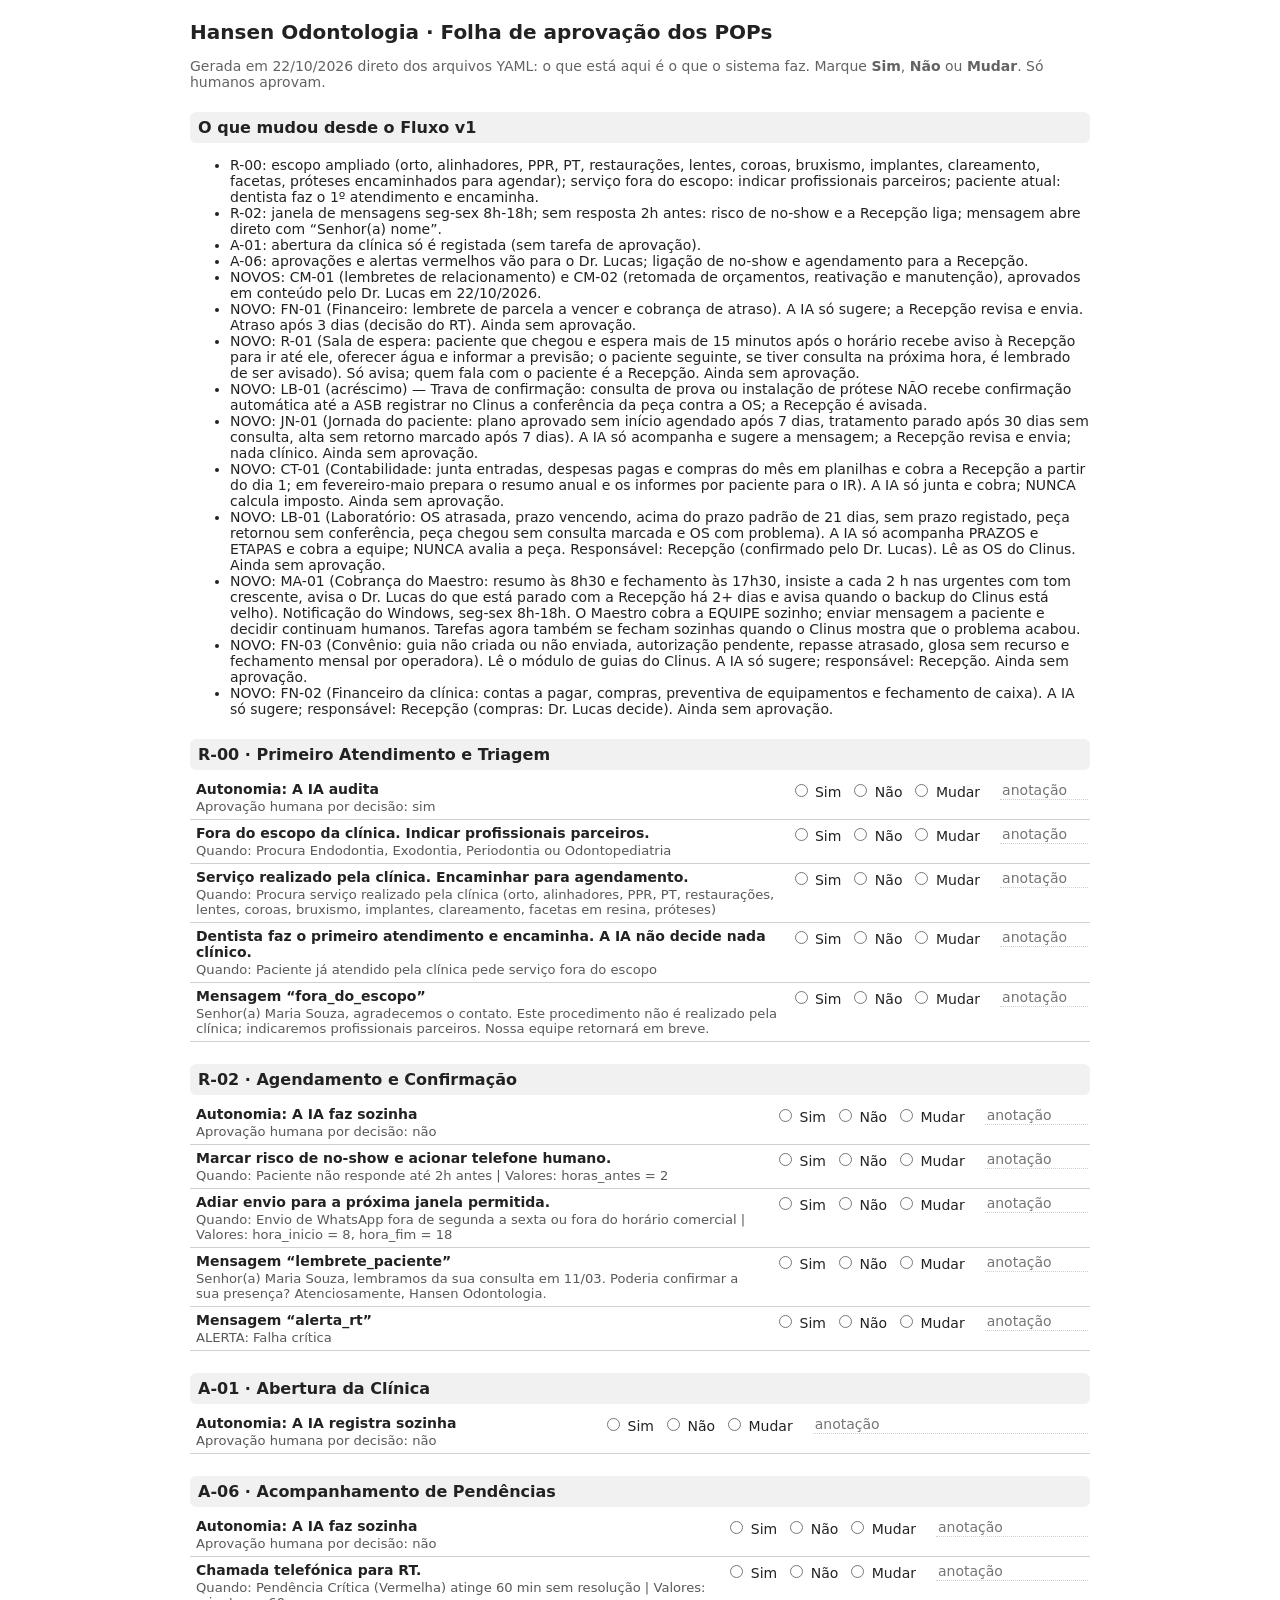
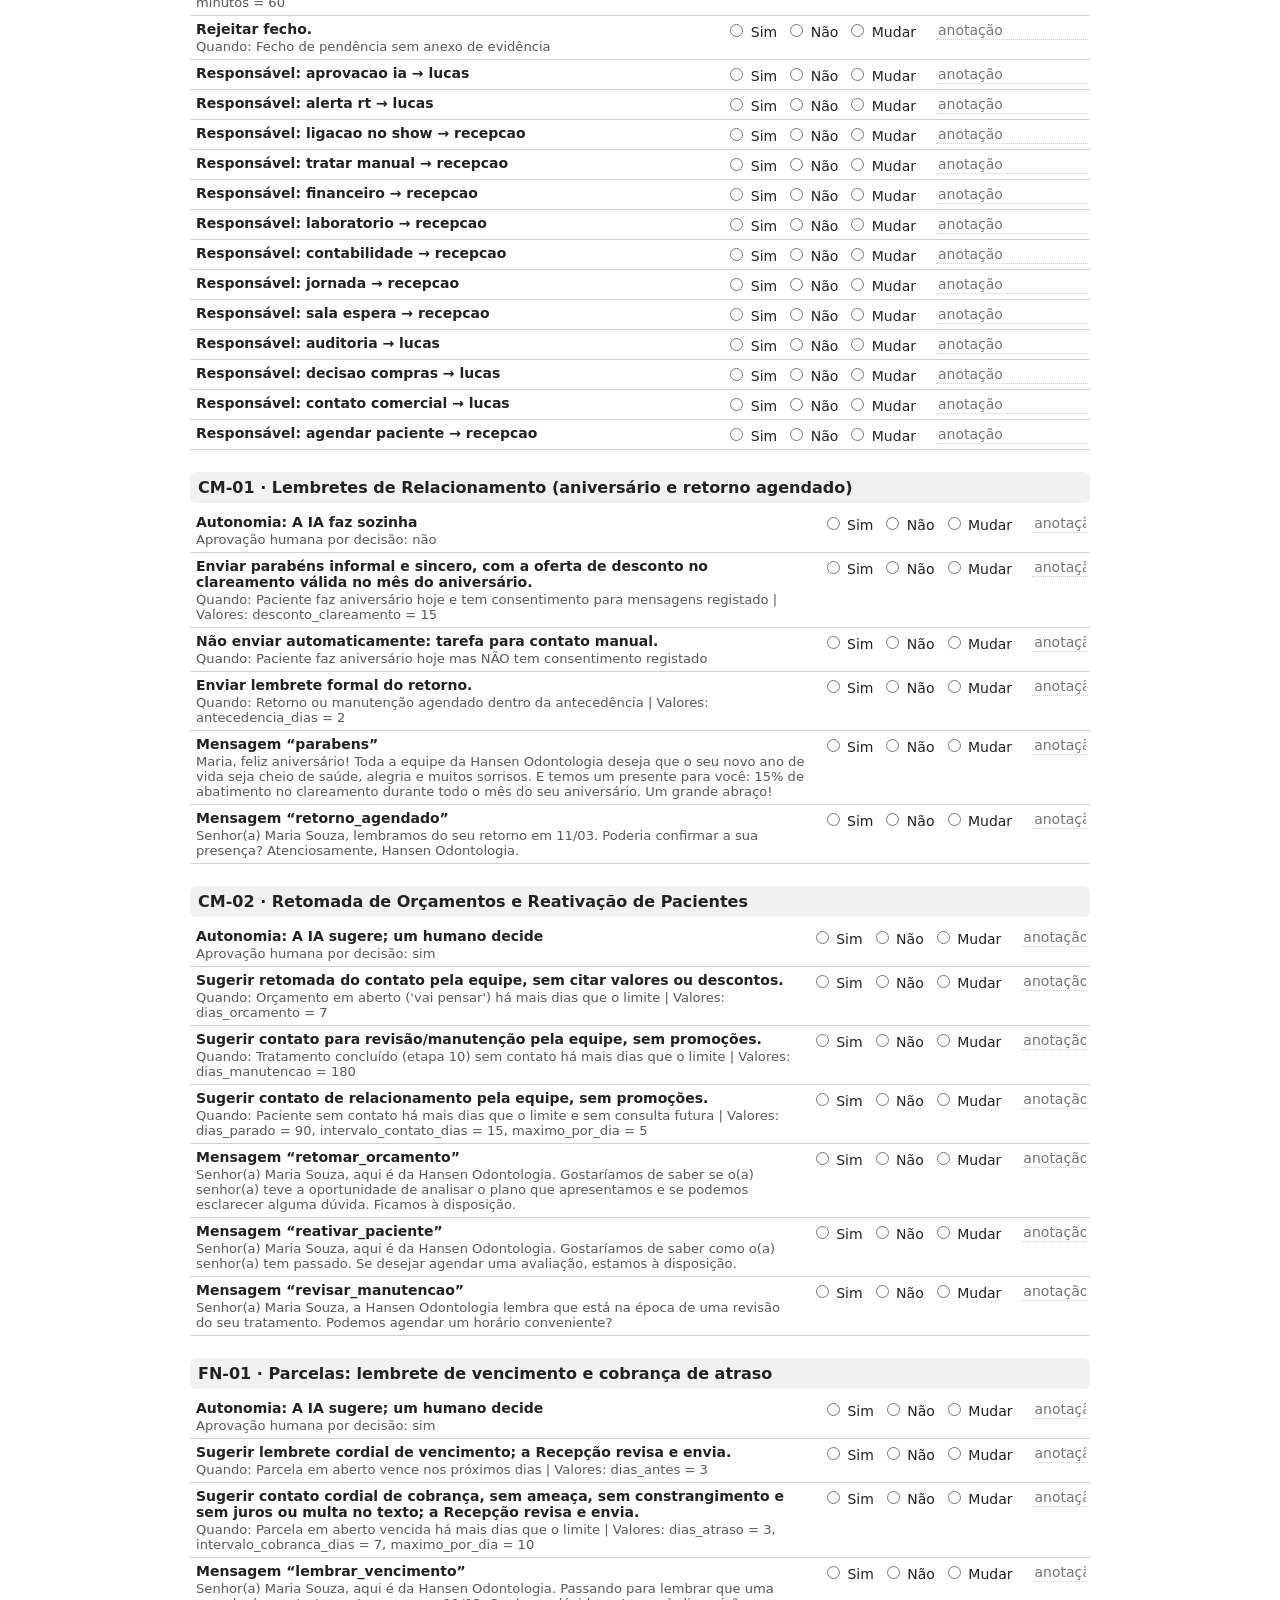
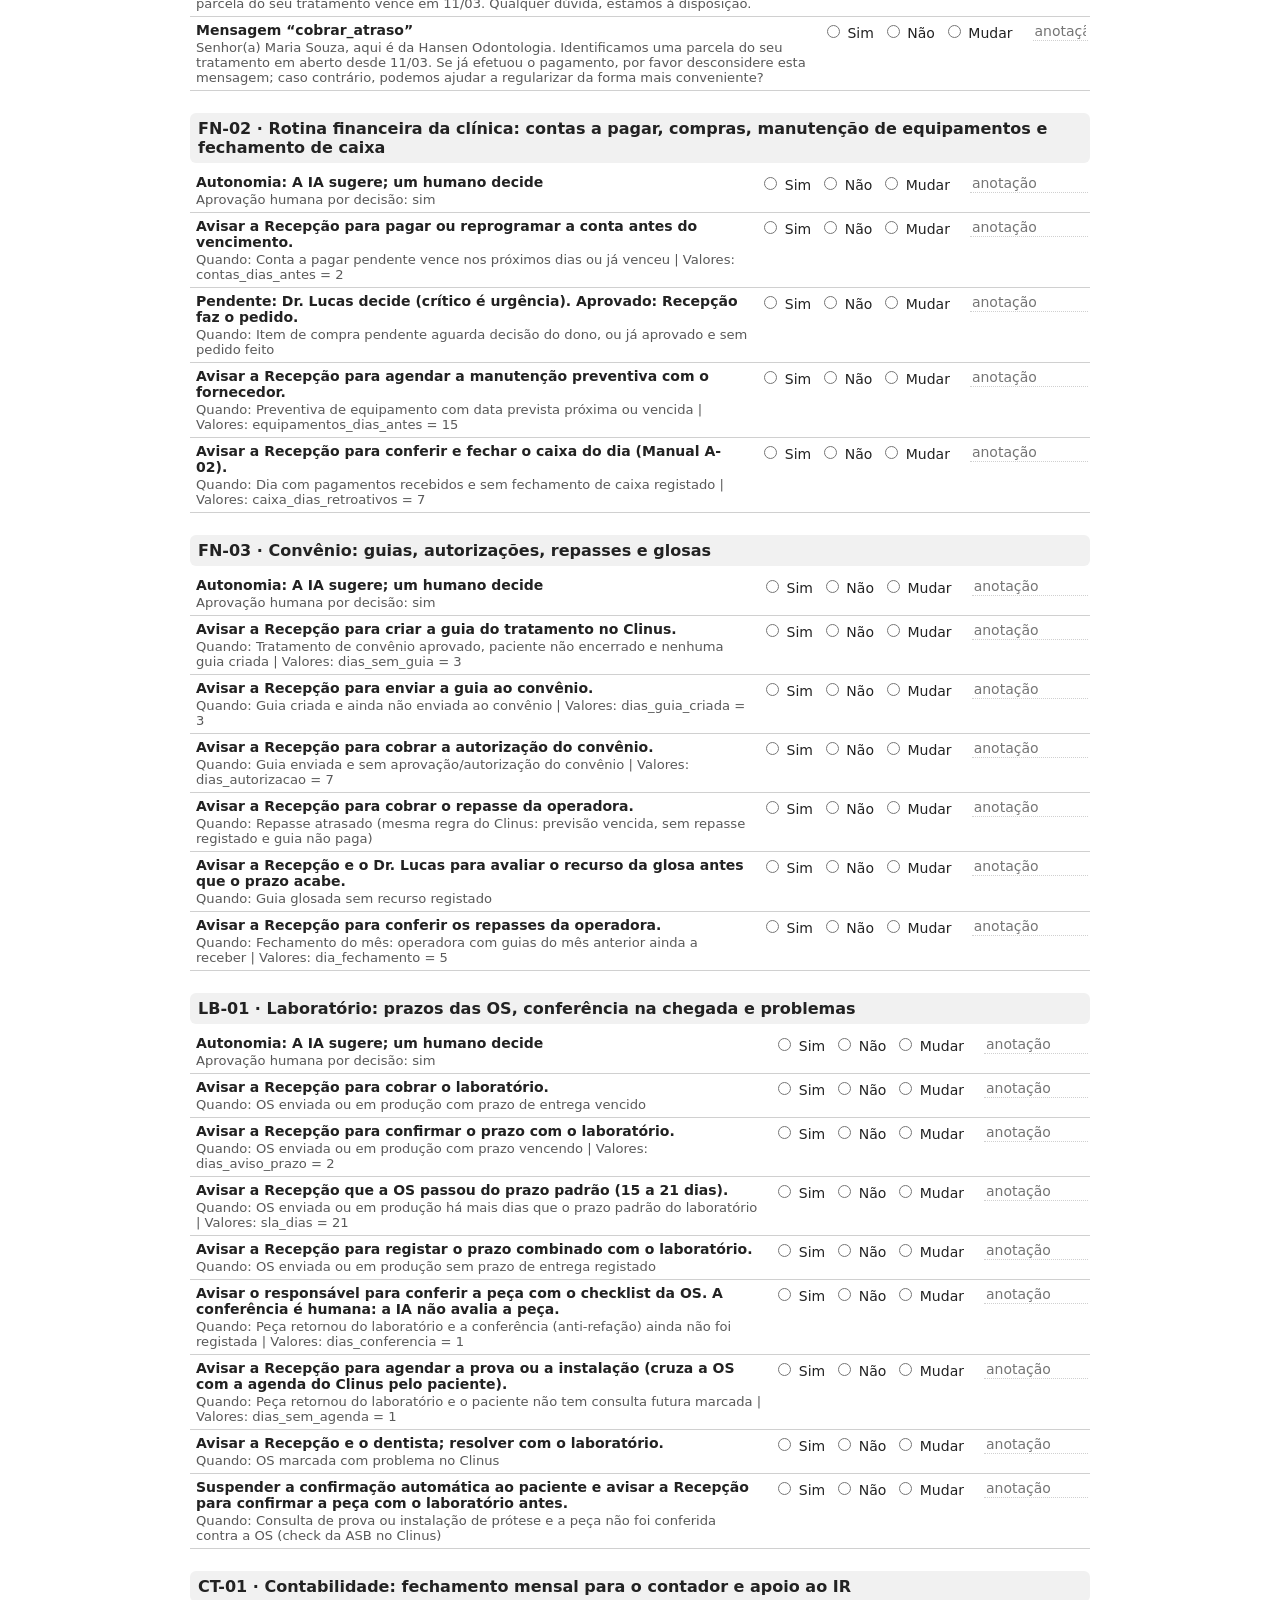
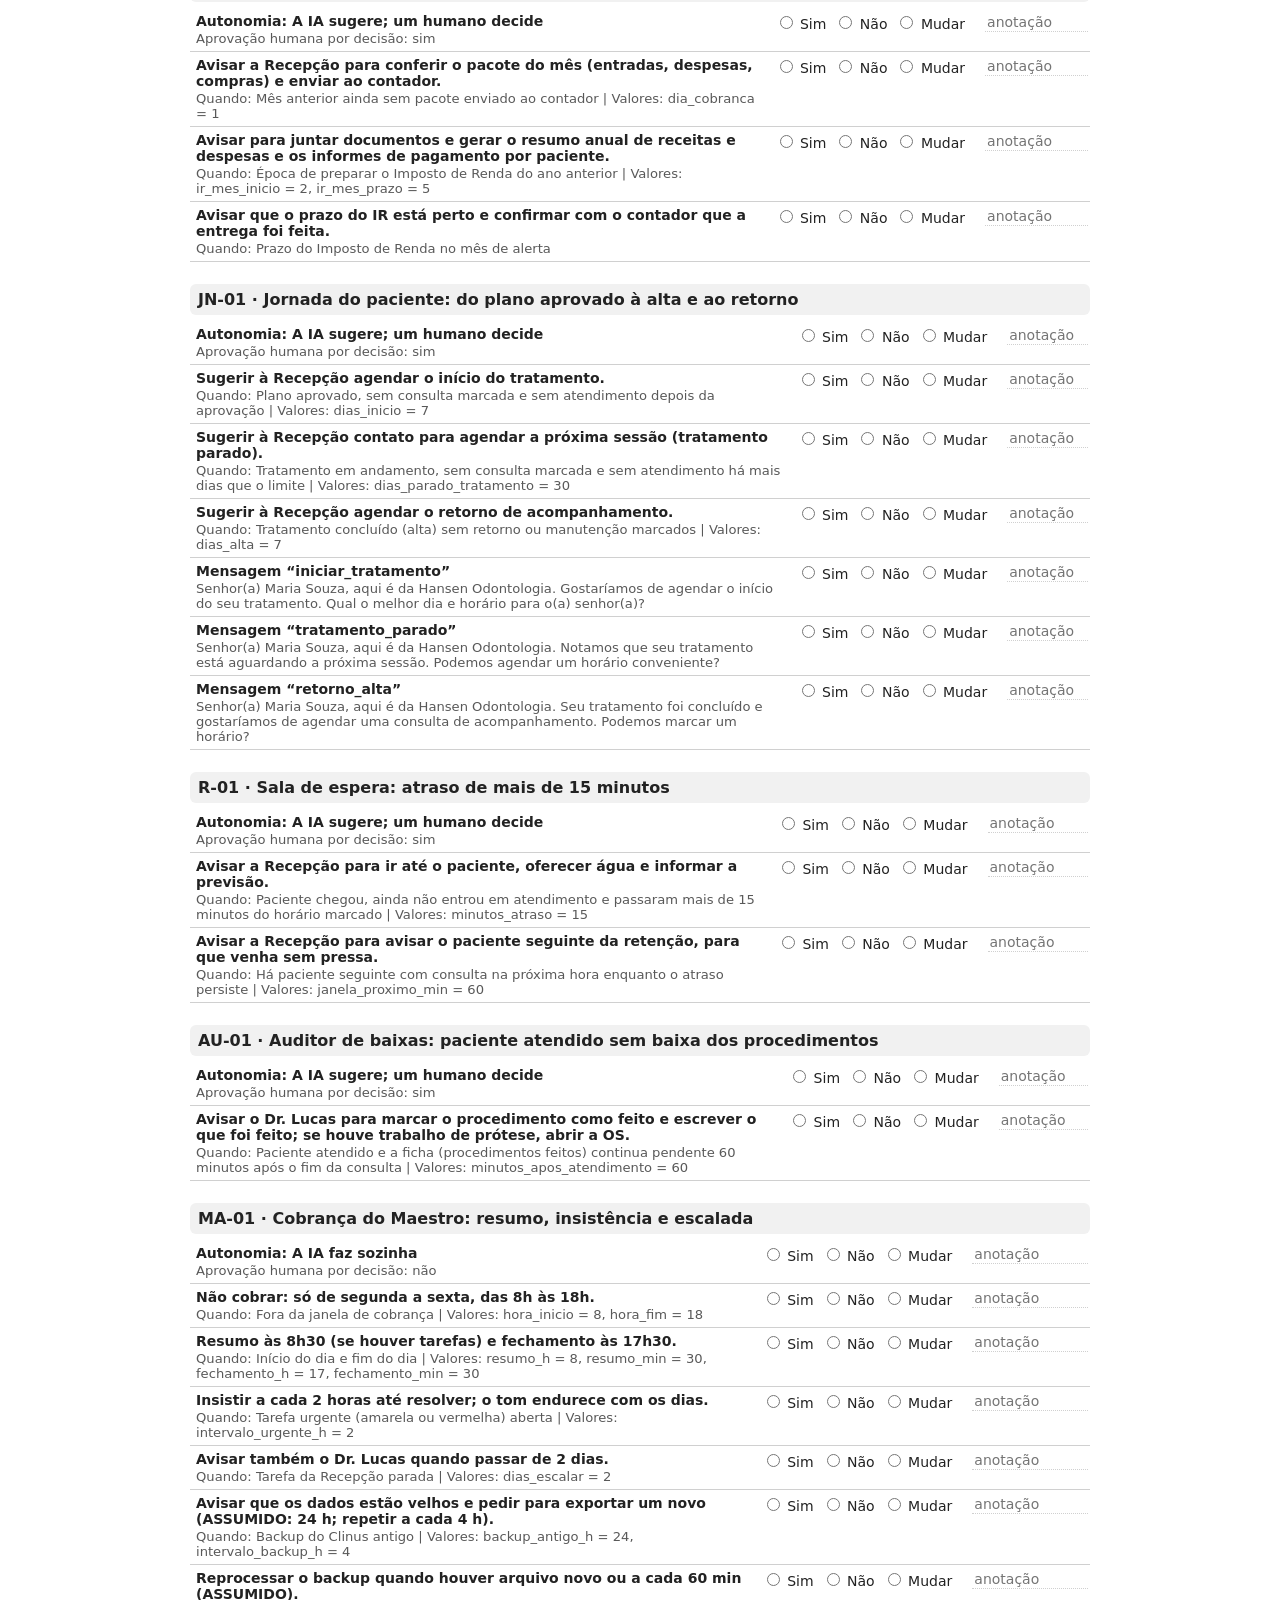
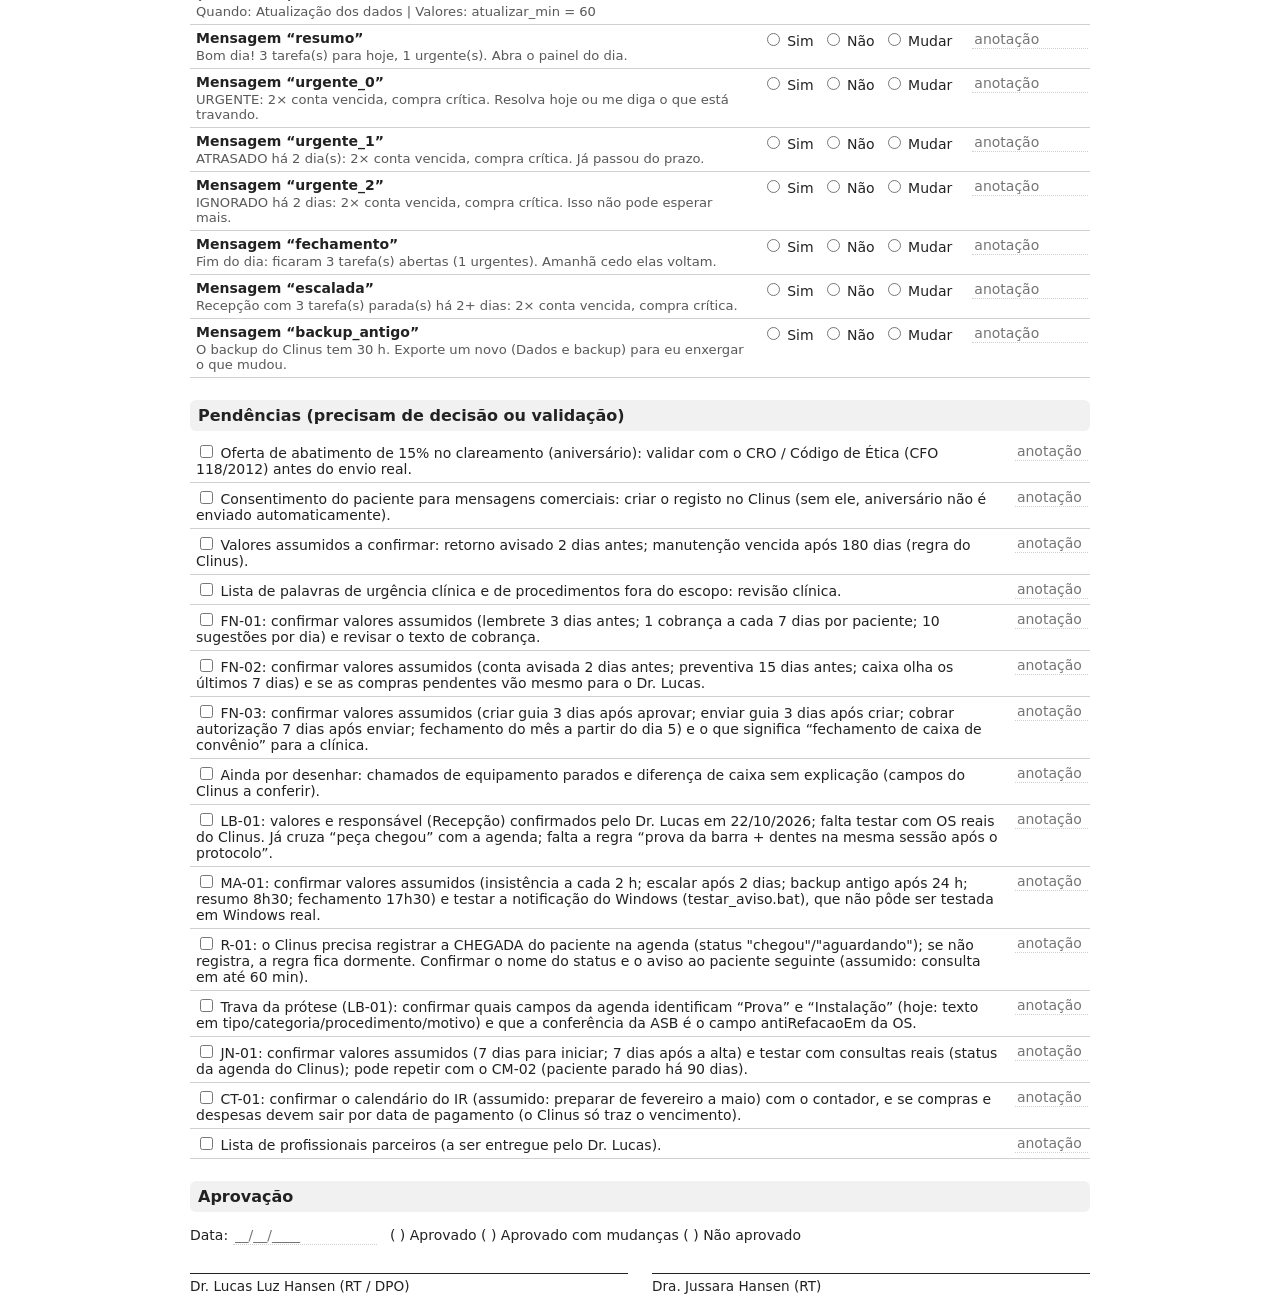
==== commit 80d74b83: "AU-01: auditor de baixas (atendida com ficha pendente após 60 min) Co-Authored-By: Claude Sonnet 5.5" ====
--- a/docs/folha_aprovacao_pops.html
+++ b/docs/folha_aprovacao_pops.html
@@ -15,7 +15,7 @@
 <h1>Hansen Odontologia · Folha de aprovação dos POPs</h1>
 <p class="sub">Gerada em 22/10/2026 direto dos arquivos YAML: o que está aqui é o que o sistema faz. Marque <b>Sim</b>, <b>Não</b> ou <b>Mudar</b>. Só humanos aprovam.</p>
 <h2>O que mudou desde o Fluxo v1</h2><ul><li>R-00: escopo ampliado (orto, alinhadores, PPR, PT, restaurações, lentes, coroas, bruxismo, implantes, clareamento, facetas, próteses encaminhados para agendar); serviço fora do escopo: indicar profissionais parceiros; paciente atual: dentista faz o 1º atendimento e encaminha.</li><li>R-02: janela de mensagens seg-sex 8h-18h; sem resposta 2h antes: risco de no-show e a Recepção liga; mensagem abre direto com “Senhor(a) nome”.</li><li>A-01: abertura da clínica só é registada (sem tarefa de aprovação).</li><li>A-06: aprovações e alertas vermelhos vão para o Dr. Lucas; ligação de no-show e agendamento para a Recepção.</li><li>NOVOS: CM-01 (lembretes de relacionamento) e CM-02 (retomada de orçamentos, reativação e manutenção), aprovados em conteúdo pelo Dr. Lucas em 22/10/2026.</li><li>NOVO: FN-01 (Financeiro: lembrete de parcela a vencer e cobrança de atraso). A IA só sugere; a Recepção revisa e envia. Atraso após 3 dias (decisão do RT). Ainda sem aprovação.</li><li>NOVO: R-01 (Sala de espera: paciente que chegou e espera mais de 15 minutos após o horário recebe aviso à Recepção para ir até ele, oferecer água e informar a previsão; o paciente seguinte, se tiver consulta na próxima hora, é lembrado de ser avisado). Só avisa; quem fala com o paciente é a Recepção. Ainda sem aprovação.</li><li>NOVO: LB-01 (acréscimo) — Trava de confirmação: consulta de prova ou instalação de prótese NÃO recebe confirmação automática até a ASB registrar no Clinus a conferência da peça contra a OS; a Recepção é avisada.</li><li>NOVO: JN-01 (Jornada do paciente: plano aprovado sem início agendado após 7 dias, tratamento parado após 30 dias sem consulta, alta sem retorno marcado após 7 dias). A IA só acompanha e sugere a mensagem; a Recepção revisa e envia; nada clínico. Ainda sem aprovação.</li><li>NOVO: CT-01 (Contabilidade: junta entradas, despesas pagas e compras do mês em planilhas e cobra a Recepção a partir do dia 1; em fevereiro-maio prepara o resumo anual e os informes por paciente para o IR). A IA só junta e cobra; NUNCA calcula imposto. Ainda sem aprovação.</li><li>NOVO: LB-01 (Laboratório: OS atrasada, prazo vencendo, acima do prazo padrão de 21 dias, sem prazo registado, peça retornou sem conferência, peça chegou sem consulta marcada e OS com problema). A IA só acompanha PRAZOS e ETAPAS e cobra a equipe; NUNCA avalia a peça. Responsável: Recepção (confirmado pelo Dr. Lucas). Lê as OS do Clinus. Ainda sem aprovação.</li><li>NOVO: MA-01 (Cobrança do Maestro: resumo às 8h30 e fechamento às 17h30, insiste a cada 2 h nas urgentes com tom crescente, avisa o Dr. Lucas do que está parado com a Recepção há 2+ dias e avisa quando o backup do Clinus está velho). Notificação do Windows, seg-sex 8h-18h. O Maestro cobra a EQUIPE sozinho; enviar mensagem a paciente e decidir continuam humanos. Tarefas agora também se fecham sozinhas quando o Clinus mostra que o problema acabou.</li><li>NOVO: FN-03 (Convênio: guia não criada ou não enviada, autorização pendente, repasse atrasado, glosa sem recurso e fechamento mensal por operadora). Lê o módulo de guias do Clinus. A IA só sugere; responsável: Recepção. Ainda sem aprovação.</li><li>NOVO: FN-02 (Financeiro da clínica: contas a pagar, compras, preventiva de equipamentos e fechamento de caixa). A IA só sugere; responsável: Recepção (compras: Dr. Lucas decide). Ainda sem aprovação.</li></ul>
-<h2>R-00 · Primeiro Atendimento e Triagem</h2><table><tr><td><b>Autonomia: A IA audita</b><div class="d">Aprovação humana por decisão: sim</div></td><td class="r"><label><input type="radio" name="R-00-n"> Sim</label><label><input type="radio" name="R-00-n"> Não</label><label><input type="radio" name="R-00-n"> Mudar</label></td><td><input class="nota" placeholder="anotação"></td></tr><tr><td><b>Fora do escopo da clínica. Indicar profissionais parceiros.</b><div class="d">Quando: Procura Endodontia, Exodontia, Periodontia ou Odontopediatria</div></td><td class="r"><label><input type="radio" name="R-00-r0"> Sim</label><label><input type="radio" name="R-00-r0"> Não</label><label><input type="radio" name="R-00-r0"> Mudar</label></td><td><input class="nota" placeholder="anotação"></td></tr><tr><td><b>Serviço realizado pela clínica. Encaminhar para agendamento.</b><div class="d">Quando: Procura serviço realizado pela clínica (orto, alinhadores, PPR, PT, restaurações, lentes, coroas, bruxismo, implantes, clareamento, facetas em resina, próteses)</div></td><td class="r"><label><input type="radio" name="R-00-r1"> Sim</label><label><input type="radio" name="R-00-r1"> Não</label><label><input type="radio" name="R-00-r1"> Mudar</label></td><td><input class="nota" placeholder="anotação"></td></tr><tr><td><b>Dentista faz o primeiro atendimento e encaminha. A IA não decide nada clínico.</b><div class="d">Quando: Paciente já atendido pela clínica pede serviço fora do escopo</div></td><td class="r"><label><input type="radio" name="R-00-r2"> Sim</label><label><input type="radio" name="R-00-r2"> Não</label><label><input type="radio" name="R-00-r2"> Mudar</label></td><td><input class="nota" placeholder="anotação"></td></tr><tr><td><b>Mensagem “fora_do_escopo”</b><div class="d">Senhor(a) Maria Souza, agradecemos o contato. Este procedimento não é realizado pela clínica; indicaremos profissionais parceiros. Nossa equipe retornará em breve.</div></td><td class="r"><label><input type="radio" name="R-00-m0"> Sim</label><label><input type="radio" name="R-00-m0"> Não</label><label><input type="radio" name="R-00-m0"> Mudar</label></td><td><input class="nota" placeholder="anotação"></td></tr></table><h2>R-02 · Agendamento e Confirmação</h2><table><tr><td><b>Autonomia: A IA faz sozinha</b><div class="d">Aprovação humana por decisão: não</div></td><td class="r"><label><input type="radio" name="R-02-n"> Sim</label><label><input type="radio" name="R-02-n"> Não</label><label><input type="radio" name="R-02-n"> Mudar</label></td><td><input class="nota" placeholder="anotação"></td></tr><tr><td><b>Marcar risco de no-show e acionar telefone humano.</b><div class="d">Quando: Paciente não responde até 2h antes | Valores: horas_antes = 2</div></td><td class="r"><label><input type="radio" name="R-02-r0"> Sim</label><label><input type="radio" name="R-02-r0"> Não</label><label><input type="radio" name="R-02-r0"> Mudar</label></td><td><input class="nota" placeholder="anotação"></td></tr><tr><td><b>Adiar envio para a próxima janela permitida.</b><div class="d">Quando: Envio de WhatsApp fora de segunda a sexta ou fora do horário comercial | Valores: hora_inicio = 8, hora_fim = 18</div></td><td class="r"><label><input type="radio" name="R-02-r1"> Sim</label><label><input type="radio" name="R-02-r1"> Não</label><label><input type="radio" name="R-02-r1"> Mudar</label></td><td><input class="nota" placeholder="anotação"></td></tr><tr><td><b>Mensagem “lembrete_paciente”</b><div class="d">Senhor(a) Maria Souza, lembramos da sua consulta em 11/03. Poderia confirmar a sua presença? Atenciosamente, Hansen Odontologia.</div></td><td class="r"><label><input type="radio" name="R-02-m0"> Sim</label><label><input type="radio" name="R-02-m0"> Não</label><label><input type="radio" name="R-02-m0"> Mudar</label></td><td><input class="nota" placeholder="anotação"></td></tr><tr><td><b>Mensagem “alerta_rt”</b><div class="d">ALERTA: Falha crítica</div></td><td class="r"><label><input type="radio" name="R-02-m1"> Sim</label><label><input type="radio" name="R-02-m1"> Não</label><label><input type="radio" name="R-02-m1"> Mudar</label></td><td><input class="nota" placeholder="anotação"></td></tr></table><h2>A-01 · Abertura da Clínica</h2><table><tr><td><b>Autonomia: A IA registra sozinha</b><div class="d">Aprovação humana por decisão: não</div></td><td class="r"><label><input type="radio" name="A-01-n"> Sim</label><label><input type="radio" name="A-01-n"> Não</label><label><input type="radio" name="A-01-n"> Mudar</label></td><td><input class="nota" placeholder="anotação"></td></tr></table><h2>A-06 · Acompanhamento de Pendências</h2><table><tr><td><b>Autonomia: A IA faz sozinha</b><div class="d">Aprovação humana por decisão: não</div></td><td class="r"><label><input type="radio" name="A-06-n"> Sim</label><label><input type="radio" name="A-06-n"> Não</label><label><input type="radio" name="A-06-n"> Mudar</label></td><td><input class="nota" placeholder="anotação"></td></tr><tr><td><b>Chamada telefónica para RT.</b><div class="d">Quando: Pendência Crítica (Vermelha) atinge 60 min sem resolução | Valores: minutos = 60</div></td><td class="r"><label><input type="radio" name="A-06-r0"> Sim</label><label><input type="radio" name="A-06-r0"> Não</label><label><input type="radio" name="A-06-r0"> Mudar</label></td><td><input class="nota" placeholder="anotação"></td></tr><tr><td><b>Rejeitar fecho.</b><div class="d">Quando: Fecho de pendência sem anexo de evidência</div></td><td class="r"><label><input type="radio" name="A-06-r1"> Sim</label><label><input type="radio" name="A-06-r1"> Não</label><label><input type="radio" name="A-06-r1"> Mudar</label></td><td><input class="nota" placeholder="anotação"></td></tr><tr><td><b>Responsável: aprovacao ia → lucas</b></td><td class="r"><label><input type="radio" name="A-06-p0"> Sim</label><label><input type="radio" name="A-06-p0"> Não</label><label><input type="radio" name="A-06-p0"> Mudar</label></td><td><input class="nota" placeholder="anotação"></td></tr><tr><td><b>Responsável: alerta rt → lucas</b></td><td class="r"><label><input type="radio" name="A-06-p1"> Sim</label><label><input type="radio" name="A-06-p1"> Não</label><label><input type="radio" name="A-06-p1"> Mudar</label></td><td><input class="nota" placeholder="anotação"></td></tr><tr><td><b>Responsável: ligacao no show → recepcao</b></td><td class="r"><label><input type="radio" name="A-06-p2"> Sim</label><label><input type="radio" name="A-06-p2"> Não</label><label><input type="radio" name="A-06-p2"> Mudar</label></td><td><input class="nota" placeholder="anotação"></td></tr><tr><td><b>Responsável: tratar manual → recepcao</b></td><td class="r"><label><input type="radio" name="A-06-p3"> Sim</label><label><input type="radio" name="A-06-p3"> Não</label><label><input type="radio" name="A-06-p3"> Mudar</label></td><td><input class="nota" placeholder="anotação"></td></tr><tr><td><b>Responsável: financeiro → recepcao</b></td><td class="r"><label><input type="radio" name="A-06-p4"> Sim</label><label><input type="radio" name="A-06-p4"> Não</label><label><input type="radio" name="A-06-p4"> Mudar</label></td><td><input class="nota" placeholder="anotação"></td></tr><tr><td><b>Responsável: laboratorio → recepcao</b></td><td class="r"><label><input type="radio" name="A-06-p5"> Sim</label><label><input type="radio" name="A-06-p5"> Não</label><label><input type="radio" name="A-06-p5"> Mudar</label></td><td><input class="nota" placeholder="anotação"></td></tr><tr><td><b>Responsável: contabilidade → recepcao</b></td><td class="r"><label><input type="radio" name="A-06-p6"> Sim</label><label><input type="radio" name="A-06-p6"> Não</label><label><input type="radio" name="A-06-p6"> Mudar</label></td><td><input class="nota" placeholder="anotação"></td></tr><tr><td><b>Responsável: jornada → recepcao</b></td><td class="r"><label><input type="radio" name="A-06-p7"> Sim</label><label><input type="radio" name="A-06-p7"> Não</label><label><input type="radio" name="A-06-p7"> Mudar</label></td><td><input class="nota" placeholder="anotação"></td></tr><tr><td><b>Responsável: sala espera → recepcao</b></td><td class="r"><label><input type="radio" name="A-06-p8"> Sim</label><label><input type="radio" name="A-06-p8"> Não</label><label><input type="radio" name="A-06-p8"> Mudar</label></td><td><input class="nota" placeholder="anotação"></td></tr><tr><td><b>Responsável: decisao compras → lucas</b></td><td class="r"><label><input type="radio" name="A-06-p9"> Sim</label><label><input type="radio" name="A-06-p9"> Não</label><label><input type="radio" name="A-06-p9"> Mudar</label></td><td><input class="nota" placeholder="anotação"></td></tr><tr><td><b>Responsável: contato comercial → lucas</b></td><td class="r"><label><input type="radio" name="A-06-p10"> Sim</label><label><input type="radio" name="A-06-p10"> Não</label><label><input type="radio" name="A-06-p10"> Mudar</label></td><td><input class="nota" placeholder="anotação"></td></tr><tr><td><b>Responsável: agendar paciente → recepcao</b></td><td class="r"><label><input type="radio" name="A-06-p11"> Sim</label><label><input type="radio" name="A-06-p11"> Não</label><label><input type="radio" name="A-06-p11"> Mudar</label></td><td><input class="nota" placeholder="anotação"></td></tr></table><h2>CM-01 · Lembretes de Relacionamento (aniversário e retorno agendado)</h2><table><tr><td><b>Autonomia: A IA faz sozinha</b><div class="d">Aprovação humana por decisão: não</div></td><td class="r"><label><input type="radio" name="CM-01-n"> Sim</label><label><input type="radio" name="CM-01-n"> Não</label><label><input type="radio" name="CM-01-n"> Mudar</label></td><td><input class="nota" placeholder="anotação"></td></tr><tr><td><b>Enviar parabéns informal e sincero, com a oferta de desconto no clareamento válida no mês do aniversário.</b><div class="d">Quando: Paciente faz aniversário hoje e tem consentimento para mensagens registado | Valores: desconto_clareamento = 15</div></td><td class="r"><label><input type="radio" name="CM-01-r0"> Sim</label><label><input type="radio" name="CM-01-r0"> Não</label><label><input type="radio" name="CM-01-r0"> Mudar</label></td><td><input class="nota" placeholder="anotação"></td></tr><tr><td><b>Não enviar automaticamente: tarefa para contato manual.</b><div class="d">Quando: Paciente faz aniversário hoje mas NÃO tem consentimento registado</div></td><td class="r"><label><input type="radio" name="CM-01-r1"> Sim</label><label><input type="radio" name="CM-01-r1"> Não</label><label><input type="radio" name="CM-01-r1"> Mudar</label></td><td><input class="nota" placeholder="anotação"></td></tr><tr><td><b>Enviar lembrete formal do retorno.</b><div class="d">Quando: Retorno ou manutenção agendado dentro da antecedência | Valores: antecedencia_dias = 2</div></td><td class="r"><label><input type="radio" name="CM-01-r2"> Sim</label><label><input type="radio" name="CM-01-r2"> Não</label><label><input type="radio" name="CM-01-r2"> Mudar</label></td><td><input class="nota" placeholder="anotação"></td></tr><tr><td><b>Mensagem “parabens”</b><div class="d">Maria, feliz aniversário! Toda a equipe da Hansen Odontologia deseja que o seu novo ano de vida seja cheio de saúde, alegria e muitos sorrisos. E temos um presente para você: 15% de abatimento no clareamento durante todo o mês do seu aniversário. Um grande abraço!</div></td><td class="r"><label><input type="radio" name="CM-01-m0"> Sim</label><label><input type="radio" name="CM-01-m0"> Não</label><label><input type="radio" name="CM-01-m0"> Mudar</label></td><td><input class="nota" placeholder="anotação"></td></tr><tr><td><b>Mensagem “retorno_agendado”</b><div class="d">Senhor(a) Maria Souza, lembramos do seu retorno em 11/03. Poderia confirmar a sua presença? Atenciosamente, Hansen Odontologia.</div></td><td class="r"><label><input type="radio" name="CM-01-m2"> Sim</label><label><input type="radio" name="CM-01-m2"> Não</label><label><input type="radio" name="CM-01-m2"> Mudar</label></td><td><input class="nota" placeholder="anotação"></td></tr></table><h2>CM-02 · Retomada de Orçamentos e Reativação de Pacientes</h2><table><tr><td><b>Autonomia: A IA sugere; um humano decide</b><div class="d">Aprovação humana por decisão: sim</div></td><td class="r"><label><input type="radio" name="CM-02-n"> Sim</label><label><input type="radio" name="CM-02-n"> Não</label><label><input type="radio" name="CM-02-n"> Mudar</label></td><td><input class="nota" placeholder="anotação"></td></tr><tr><td><b>Sugerir retomada do contato pela equipe, sem citar valores ou descontos.</b><div class="d">Quando: Orçamento em aberto (&#x27;vai pensar&#x27;) há mais dias que o limite | Valores: dias_orcamento = 7</div></td><td class="r"><label><input type="radio" name="CM-02-r0"> Sim</label><label><input type="radio" name="CM-02-r0"> Não</label><label><input type="radio" name="CM-02-r0"> Mudar</label></td><td><input class="nota" placeholder="anotação"></td></tr><tr><td><b>Sugerir contato para revisão/manutenção pela equipe, sem promoções.</b><div class="d">Quando: Tratamento concluído (etapa 10) sem contato há mais dias que o limite | Valores: dias_manutencao = 180</div></td><td class="r"><label><input type="radio" name="CM-02-r1"> Sim</label><label><input type="radio" name="CM-02-r1"> Não</label><label><input type="radio" name="CM-02-r1"> Mudar</label></td><td><input class="nota" placeholder="anotação"></td></tr><tr><td><b>Sugerir contato de relacionamento pela equipe, sem promoções.</b><div class="d">Quando: Paciente sem contato há mais dias que o limite e sem consulta futura | Valores: dias_parado = 90, intervalo_contato_dias = 15, maximo_por_dia = 5</div></td><td class="r"><label><input type="radio" name="CM-02-r2"> Sim</label><label><input type="radio" name="CM-02-r2"> Não</label><label><input type="radio" name="CM-02-r2"> Mudar</label></td><td><input class="nota" placeholder="anotação"></td></tr><tr><td><b>Mensagem “retomar_orcamento”</b><div class="d">Senhor(a) Maria Souza, aqui é da Hansen Odontologia. Gostaríamos de saber se o(a) senhor(a) teve a oportunidade de analisar o plano que apresentamos e se podemos esclarecer alguma dúvida. Ficamos à disposição.</div></td><td class="r"><label><input type="radio" name="CM-02-m0"> Sim</label><label><input type="radio" name="CM-02-m0"> Não</label><label><input type="radio" name="CM-02-m0"> Mudar</label></td><td><input class="nota" placeholder="anotação"></td></tr><tr><td><b>Mensagem “reativar_paciente”</b><div class="d">Senhor(a) Maria Souza, aqui é da Hansen Odontologia. Gostaríamos de saber como o(a) senhor(a) tem passado. Se desejar agendar uma avaliação, estamos à disposição.</div></td><td class="r"><label><input type="radio" name="CM-02-m1"> Sim</label><label><input type="radio" name="CM-02-m1"> Não</label><label><input type="radio" name="CM-02-m1"> Mudar</label></td><td><input class="nota" placeholder="anotação"></td></tr><tr><td><b>Mensagem “revisar_manutencao”</b><div class="d">Senhor(a) Maria Souza, a Hansen Odontologia lembra que está na época de uma revisão do seu tratamento. Podemos agendar um horário conveniente?</div></td><td class="r"><label><input type="radio" name="CM-02-m2"> Sim</label><label><input type="radio" name="CM-02-m2"> Não</label><label><input type="radio" name="CM-02-m2"> Mudar</label></td><td><input class="nota" placeholder="anotação"></td></tr></table><h2>FN-01 · Parcelas: lembrete de vencimento e cobrança de atraso</h2><table><tr><td><b>Autonomia: A IA sugere; um humano decide</b><div class="d">Aprovação humana por decisão: sim</div></td><td class="r"><label><input type="radio" name="FN-01-n"> Sim</label><label><input type="radio" name="FN-01-n"> Não</label><label><input type="radio" name="FN-01-n"> Mudar</label></td><td><input class="nota" placeholder="anotação"></td></tr><tr><td><b>Sugerir lembrete cordial de vencimento; a Recepção revisa e envia.</b><div class="d">Quando: Parcela em aberto vence nos próximos dias | Valores: dias_antes = 3</div></td><td class="r"><label><input type="radio" name="FN-01-r0"> Sim</label><label><input type="radio" name="FN-01-r0"> Não</label><label><input type="radio" name="FN-01-r0"> Mudar</label></td><td><input class="nota" placeholder="anotação"></td></tr><tr><td><b>Sugerir contato cordial de cobrança, sem ameaça, sem constrangimento e sem juros ou multa no texto; a Recepção revisa e envia.</b><div class="d">Quando: Parcela em aberto vencida há mais dias que o limite | Valores: dias_atraso = 3, intervalo_cobranca_dias = 7, maximo_por_dia = 10</div></td><td class="r"><label><input type="radio" name="FN-01-r1"> Sim</label><label><input type="radio" name="FN-01-r1"> Não</label><label><input type="radio" name="FN-01-r1"> Mudar</label></td><td><input class="nota" placeholder="anotação"></td></tr><tr><td><b>Mensagem “lembrar_vencimento”</b><div class="d">Senhor(a) Maria Souza, aqui é da Hansen Odontologia. Passando para lembrar que uma parcela do seu tratamento vence em 11/03. Qualquer dúvida, estamos à disposição.</div></td><td class="r"><label><input type="radio" name="FN-01-m0"> Sim</label><label><input type="radio" name="FN-01-m0"> Não</label><label><input type="radio" name="FN-01-m0"> Mudar</label></td><td><input class="nota" placeholder="anotação"></td></tr><tr><td><b>Mensagem “cobrar_atraso”</b><div class="d">Senhor(a) Maria Souza, aqui é da Hansen Odontologia. Identificamos uma parcela do seu tratamento em aberto desde 11/03. Se já efetuou o pagamento, por favor desconsidere esta mensagem; caso contrário, podemos ajudar a regularizar da forma mais conveniente?</div></td><td class="r"><label><input type="radio" name="FN-01-m1"> Sim</label><label><input type="radio" name="FN-01-m1"> Não</label><label><input type="radio" name="FN-01-m1"> Mudar</label></td><td><input class="nota" placeholder="anotação"></td></tr></table><h2>FN-02 · Rotina financeira da clínica: contas a pagar, compras, manutenção de equipamentos e fechamento de caixa</h2><table><tr><td><b>Autonomia: A IA sugere; um humano decide</b><div class="d">Aprovação humana por decisão: sim</div></td><td class="r"><label><input type="radio" name="FN-02-n"> Sim</label><label><input type="radio" name="FN-02-n"> Não</label><label><input type="radio" name="FN-02-n"> Mudar</label></td><td><input class="nota" placeholder="anotação"></td></tr><tr><td><b>Avisar a Recepção para pagar ou reprogramar a conta antes do vencimento.</b><div class="d">Quando: Conta a pagar pendente vence nos próximos dias ou já venceu | Valores: contas_dias_antes = 2</div></td><td class="r"><label><input type="radio" name="FN-02-r0"> Sim</label><label><input type="radio" name="FN-02-r0"> Não</label><label><input type="radio" name="FN-02-r0"> Mudar</label></td><td><input class="nota" placeholder="anotação"></td></tr><tr><td><b>Pendente: Dr. Lucas decide (crítico é urgência). Aprovado: Recepção faz o pedido.</b><div class="d">Quando: Item de compra pendente aguarda decisão do dono, ou já aprovado e sem pedido feito</div></td><td class="r"><label><input type="radio" name="FN-02-r1"> Sim</label><label><input type="radio" name="FN-02-r1"> Não</label><label><input type="radio" name="FN-02-r1"> Mudar</label></td><td><input class="nota" placeholder="anotação"></td></tr><tr><td><b>Avisar a Recepção para agendar a manutenção preventiva com o fornecedor.</b><div class="d">Quando: Preventiva de equipamento com data prevista próxima ou vencida | Valores: equipamentos_dias_antes = 15</div></td><td class="r"><label><input type="radio" name="FN-02-r2"> Sim</label><label><input type="radio" name="FN-02-r2"> Não</label><label><input type="radio" name="FN-02-r2"> Mudar</label></td><td><input class="nota" placeholder="anotação"></td></tr><tr><td><b>Avisar a Recepção para conferir e fechar o caixa do dia (Manual A-02).</b><div class="d">Quando: Dia com pagamentos recebidos e sem fechamento de caixa registado | Valores: caixa_dias_retroativos = 7</div></td><td class="r"><label><input type="radio" name="FN-02-r3"> Sim</label><label><input type="radio" name="FN-02-r3"> Não</label><label><input type="radio" name="FN-02-r3"> Mudar</label></td><td><input class="nota" placeholder="anotação"></td></tr></table><h2>FN-03 · Convênio: guias, autorizações, repasses e glosas</h2><table><tr><td><b>Autonomia: A IA sugere; um humano decide</b><div class="d">Aprovação humana por decisão: sim</div></td><td class="r"><label><input type="radio" name="FN-03-n"> Sim</label><label><input type="radio" name="FN-03-n"> Não</label><label><input type="radio" name="FN-03-n"> Mudar</label></td><td><input class="nota" placeholder="anotação"></td></tr><tr><td><b>Avisar a Recepção para criar a guia do tratamento no Clinus.</b><div class="d">Quando: Tratamento de convênio aprovado, paciente não encerrado e nenhuma guia criada | Valores: dias_sem_guia = 3</div></td><td class="r"><label><input type="radio" name="FN-03-r0"> Sim</label><label><input type="radio" name="FN-03-r0"> Não</label><label><input type="radio" name="FN-03-r0"> Mudar</label></td><td><input class="nota" placeholder="anotação"></td></tr><tr><td><b>Avisar a Recepção para enviar a guia ao convênio.</b><div class="d">Quando: Guia criada e ainda não enviada ao convênio | Valores: dias_guia_criada = 3</div></td><td class="r"><label><input type="radio" name="FN-03-r1"> Sim</label><label><input type="radio" name="FN-03-r1"> Não</label><label><input type="radio" name="FN-03-r1"> Mudar</label></td><td><input class="nota" placeholder="anotação"></td></tr><tr><td><b>Avisar a Recepção para cobrar a autorização do convênio.</b><div class="d">Quando: Guia enviada e sem aprovação/autorização do convênio | Valores: dias_autorizacao = 7</div></td><td class="r"><label><input type="radio" name="FN-03-r2"> Sim</label><label><input type="radio" name="FN-03-r2"> Não</label><label><input type="radio" name="FN-03-r2"> Mudar</label></td><td><input class="nota" placeholder="anotação"></td></tr><tr><td><b>Avisar a Recepção para cobrar o repasse da operadora.</b><div class="d">Quando: Repasse atrasado (mesma regra do Clinus: previsão vencida, sem repasse registado e guia não paga)</div></td><td class="r"><label><input type="radio" name="FN-03-r3"> Sim</label><label><input type="radio" name="FN-03-r3"> Não</label><label><input type="radio" name="FN-03-r3"> Mudar</label></td><td><input class="nota" placeholder="anotação"></td></tr><tr><td><b>Avisar a Recepção e o Dr. Lucas para avaliar o recurso da glosa antes que o prazo acabe.</b><div class="d">Quando: Guia glosada sem recurso registado</div></td><td class="r"><label><input type="radio" name="FN-03-r4"> Sim</label><label><input type="radio" name="FN-03-r4"> Não</label><label><input type="radio" name="FN-03-r4"> Mudar</label></td><td><input class="nota" placeholder="anotação"></td></tr><tr><td><b>Avisar a Recepção para conferir os repasses da operadora.</b><div class="d">Quando: Fechamento do mês: operadora com guias do mês anterior ainda a receber | Valores: dia_fechamento = 5</div></td><td class="r"><label><input type="radio" name="FN-03-r5"> Sim</label><label><input type="radio" name="FN-03-r5"> Não</label><label><input type="radio" name="FN-03-r5"> Mudar</label></td><td><input class="nota" placeholder="anotação"></td></tr></table><h2>LB-01 · Laboratório: prazos das OS, conferência na chegada e problemas</h2><table><tr><td><b>Autonomia: A IA sugere; um humano decide</b><div class="d">Aprovação humana por decisão: sim</div></td><td class="r"><label><input type="radio" name="LB-01-n"> Sim</label><label><input type="radio" name="LB-01-n"> Não</label><label><input type="radio" name="LB-01-n"> Mudar</label></td><td><input class="nota" placeholder="anotação"></td></tr><tr><td><b>Avisar a Recepção para cobrar o laboratório.</b><div class="d">Quando: OS enviada ou em produção com prazo de entrega vencido</div></td><td class="r"><label><input type="radio" name="LB-01-r0"> Sim</label><label><input type="radio" name="LB-01-r0"> Não</label><label><input type="radio" name="LB-01-r0"> Mudar</label></td><td><input class="nota" placeholder="anotação"></td></tr><tr><td><b>Avisar a Recepção para confirmar o prazo com o laboratório.</b><div class="d">Quando: OS enviada ou em produção com prazo vencendo | Valores: dias_aviso_prazo = 2</div></td><td class="r"><label><input type="radio" name="LB-01-r1"> Sim</label><label><input type="radio" name="LB-01-r1"> Não</label><label><input type="radio" name="LB-01-r1"> Mudar</label></td><td><input class="nota" placeholder="anotação"></td></tr><tr><td><b>Avisar a Recepção que a OS passou do prazo padrão (15 a 21 dias).</b><div class="d">Quando: OS enviada ou em produção há mais dias que o prazo padrão do laboratório | Valores: sla_dias = 21</div></td><td class="r"><label><input type="radio" name="LB-01-r2"> Sim</label><label><input type="radio" name="LB-01-r2"> Não</label><label><input type="radio" name="LB-01-r2"> Mudar</label></td><td><input class="nota" placeholder="anotação"></td></tr><tr><td><b>Avisar a Recepção para registar o prazo combinado com o laboratório.</b><div class="d">Quando: OS enviada ou em produção sem prazo de entrega registado</div></td><td class="r"><label><input type="radio" name="LB-01-r3"> Sim</label><label><input type="radio" name="LB-01-r3"> Não</label><label><input type="radio" name="LB-01-r3"> Mudar</label></td><td><input class="nota" placeholder="anotação"></td></tr><tr><td><b>Avisar o responsável para conferir a peça com o checklist da OS. A conferência é humana: a IA não avalia a peça.</b><div class="d">Quando: Peça retornou do laboratório e a conferência (anti-refação) ainda não foi registada | Valores: dias_conferencia = 1</div></td><td class="r"><label><input type="radio" name="LB-01-r4"> Sim</label><label><input type="radio" name="LB-01-r4"> Não</label><label><input type="radio" name="LB-01-r4"> Mudar</label></td><td><input class="nota" placeholder="anotação"></td></tr><tr><td><b>Avisar a Recepção para agendar a prova ou a instalação (cruza a OS com a agenda do Clinus pelo paciente).</b><div class="d">Quando: Peça retornou do laboratório e o paciente não tem consulta futura marcada | Valores: dias_sem_agenda = 1</div></td><td class="r"><label><input type="radio" name="LB-01-r5"> Sim</label><label><input type="radio" name="LB-01-r5"> Não</label><label><input type="radio" name="LB-01-r5"> Mudar</label></td><td><input class="nota" placeholder="anotação"></td></tr><tr><td><b>Avisar a Recepção e o dentista; resolver com o laboratório.</b><div class="d">Quando: OS marcada com problema no Clinus</div></td><td class="r"><label><input type="radio" name="LB-01-r6"> Sim</label><label><input type="radio" name="LB-01-r6"> Não</label><label><input type="radio" name="LB-01-r6"> Mudar</label></td><td><input class="nota" placeholder="anotação"></td></tr><tr><td><b>Suspender a confirmação automática ao paciente e avisar a Recepção para confirmar a peça com o laboratório antes.</b><div class="d">Quando: Consulta de prova ou instalação de prótese e a peça não foi conferida contra a OS (check da ASB no Clinus)</div></td><td class="r"><label><input type="radio" name="LB-01-r7"> Sim</label><label><input type="radio" name="LB-01-r7"> Não</label><label><input type="radio" name="LB-01-r7"> Mudar</label></td><td><input class="nota" placeholder="anotação"></td></tr></table><h2>CT-01 · Contabilidade: fechamento mensal para o contador e apoio ao IR</h2><table><tr><td><b>Autonomia: A IA sugere; um humano decide</b><div class="d">Aprovação humana por decisão: sim</div></td><td class="r"><label><input type="radio" name="CT-01-n"> Sim</label><label><input type="radio" name="CT-01-n"> Não</label><label><input type="radio" name="CT-01-n"> Mudar</label></td><td><input class="nota" placeholder="anotação"></td></tr><tr><td><b>Avisar a Recepção para conferir o pacote do mês (entradas, despesas, compras) e enviar ao contador.</b><div class="d">Quando: Mês anterior ainda sem pacote enviado ao contador | Valores: dia_cobranca = 1</div></td><td class="r"><label><input type="radio" name="CT-01-r0"> Sim</label><label><input type="radio" name="CT-01-r0"> Não</label><label><input type="radio" name="CT-01-r0"> Mudar</label></td><td><input class="nota" placeholder="anotação"></td></tr><tr><td><b>Avisar para juntar documentos e gerar o resumo anual de receitas e despesas e os informes de pagamento por paciente.</b><div class="d">Quando: Época de preparar o Imposto de Renda do ano anterior | Valores: ir_mes_inicio = 2, ir_mes_prazo = 5</div></td><td class="r"><label><input type="radio" name="CT-01-r1"> Sim</label><label><input type="radio" name="CT-01-r1"> Não</label><label><input type="radio" name="CT-01-r1"> Mudar</label></td><td><input class="nota" placeholder="anotação"></td></tr><tr><td><b>Avisar que o prazo do IR está perto e confirmar com o contador que a entrega foi feita.</b><div class="d">Quando: Prazo do Imposto de Renda no mês de alerta</div></td><td class="r"><label><input type="radio" name="CT-01-r2"> Sim</label><label><input type="radio" name="CT-01-r2"> Não</label><label><input type="radio" name="CT-01-r2"> Mudar</label></td><td><input class="nota" placeholder="anotação"></td></tr></table><h2>JN-01 · Jornada do paciente: do plano aprovado à alta e ao retorno</h2><table><tr><td><b>Autonomia: A IA sugere; um humano decide</b><div class="d">Aprovação humana por decisão: sim</div></td><td class="r"><label><input type="radio" name="JN-01-n"> Sim</label><label><input type="radio" name="JN-01-n"> Não</label><label><input type="radio" name="JN-01-n"> Mudar</label></td><td><input class="nota" placeholder="anotação"></td></tr><tr><td><b>Sugerir à Recepção agendar o início do tratamento.</b><div class="d">Quando: Plano aprovado, sem consulta marcada e sem atendimento depois da aprovação | Valores: dias_inicio = 7</div></td><td class="r"><label><input type="radio" name="JN-01-r0"> Sim</label><label><input type="radio" name="JN-01-r0"> Não</label><label><input type="radio" name="JN-01-r0"> Mudar</label></td><td><input class="nota" placeholder="anotação"></td></tr><tr><td><b>Sugerir à Recepção contato para agendar a próxima sessão (tratamento parado).</b><div class="d">Quando: Tratamento em andamento, sem consulta marcada e sem atendimento há mais dias que o limite | Valores: dias_parado_tratamento = 30</div></td><td class="r"><label><input type="radio" name="JN-01-r1"> Sim</label><label><input type="radio" name="JN-01-r1"> Não</label><label><input type="radio" name="JN-01-r1"> Mudar</label></td><td><input class="nota" placeholder="anotação"></td></tr><tr><td><b>Sugerir à Recepção agendar o retorno de acompanhamento.</b><div class="d">Quando: Tratamento concluído (alta) sem retorno ou manutenção marcados | Valores: dias_alta = 7</div></td><td class="r"><label><input type="radio" name="JN-01-r2"> Sim</label><label><input type="radio" name="JN-01-r2"> Não</label><label><input type="radio" name="JN-01-r2"> Mudar</label></td><td><input class="nota" placeholder="anotação"></td></tr><tr><td><b>Mensagem “iniciar_tratamento”</b><div class="d">Senhor(a) Maria Souza, aqui é da Hansen Odontologia. Gostaríamos de agendar o início do seu tratamento. Qual o melhor dia e horário para o(a) senhor(a)?</div></td><td class="r"><label><input type="radio" name="JN-01-m0"> Sim</label><label><input type="radio" name="JN-01-m0"> Não</label><label><input type="radio" name="JN-01-m0"> Mudar</label></td><td><input class="nota" placeholder="anotação"></td></tr><tr><td><b>Mensagem “tratamento_parado”</b><div class="d">Senhor(a) Maria Souza, aqui é da Hansen Odontologia. Notamos que seu tratamento está aguardando a próxima sessão. Podemos agendar um horário conveniente?</div></td><td class="r"><label><input type="radio" name="JN-01-m1"> Sim</label><label><input type="radio" name="JN-01-m1"> Não</label><label><input type="radio" name="JN-01-m1"> Mudar</label></td><td><input class="nota" placeholder="anotação"></td></tr><tr><td><b>Mensagem “retorno_alta”</b><div class="d">Senhor(a) Maria Souza, aqui é da Hansen Odontologia. Seu tratamento foi concluído e gostaríamos de agendar uma consulta de acompanhamento. Podemos marcar um horário?</div></td><td class="r"><label><input type="radio" name="JN-01-m2"> Sim</label><label><input type="radio" name="JN-01-m2"> Não</label><label><input type="radio" name="JN-01-m2"> Mudar</label></td><td><input class="nota" placeholder="anotação"></td></tr></table><h2>R-01 · Sala de espera: atraso de mais de 15 minutos</h2><table><tr><td><b>Autonomia: A IA sugere; um humano decide</b><div class="d">Aprovação humana por decisão: sim</div></td><td class="r"><label><input type="radio" name="R-01-n"> Sim</label><label><input type="radio" name="R-01-n"> Não</label><label><input type="radio" name="R-01-n"> Mudar</label></td><td><input class="nota" placeholder="anotação"></td></tr><tr><td><b>Avisar a Recepção para ir até o paciente, oferecer água e informar a previsão.</b><div class="d">Quando: Paciente chegou, ainda não entrou em atendimento e passaram mais de 15 minutos do horário marcado | Valores: minutos_atraso = 15</div></td><td class="r"><label><input type="radio" name="R-01-r0"> Sim</label><label><input type="radio" name="R-01-r0"> Não</label><label><input type="radio" name="R-01-r0"> Mudar</label></td><td><input class="nota" placeholder="anotação"></td></tr><tr><td><b>Avisar a Recepção para avisar o paciente seguinte da retenção, para que venha sem pressa.</b><div class="d">Quando: Há paciente seguinte com consulta na próxima hora enquanto o atraso persiste | Valores: janela_proximo_min = 60</div></td><td class="r"><label><input type="radio" name="R-01-r1"> Sim</label><label><input type="radio" name="R-01-r1"> Não</label><label><input type="radio" name="R-01-r1"> Mudar</label></td><td><input class="nota" placeholder="anotação"></td></tr></table><h2>MA-01 · Cobrança do Maestro: resumo, insistência e escalada</h2><table><tr><td><b>Autonomia: A IA faz sozinha</b><div class="d">Aprovação humana por decisão: não</div></td><td class="r"><label><input type="radio" name="MA-01-n"> Sim</label><label><input type="radio" name="MA-01-n"> Não</label><label><input type="radio" name="MA-01-n"> Mudar</label></td><td><input class="nota" placeholder="anotação"></td></tr><tr><td><b>Não cobrar: só de segunda a sexta, das 8h às 18h.</b><div class="d">Quando: Fora da janela de cobrança | Valores: hora_inicio = 8, hora_fim = 18</div></td><td class="r"><label><input type="radio" name="MA-01-r0"> Sim</label><label><input type="radio" name="MA-01-r0"> Não</label><label><input type="radio" name="MA-01-r0"> Mudar</label></td><td><input class="nota" placeholder="anotação"></td></tr><tr><td><b>Resumo às 8h30 (se houver tarefas) e fechamento às 17h30.</b><div class="d">Quando: Início do dia e fim do dia | Valores: resumo_h = 8, resumo_min = 30, fechamento_h = 17, fechamento_min = 30</div></td><td class="r"><label><input type="radio" name="MA-01-r1"> Sim</label><label><input type="radio" name="MA-01-r1"> Não</label><label><input type="radio" name="MA-01-r1"> Mudar</label></td><td><input class="nota" placeholder="anotação"></td></tr><tr><td><b>Insistir a cada 2 horas até resolver; o tom endurece com os dias.</b><div class="d">Quando: Tarefa urgente (amarela ou vermelha) aberta | Valores: intervalo_urgente_h = 2</div></td><td class="r"><label><input type="radio" name="MA-01-r2"> Sim</label><label><input type="radio" name="MA-01-r2"> Não</label><label><input type="radio" name="MA-01-r2"> Mudar</label></td><td><input class="nota" placeholder="anotação"></td></tr><tr><td><b>Avisar também o Dr. Lucas quando passar de 2 dias.</b><div class="d">Quando: Tarefa da Recepção parada | Valores: dias_escalar = 2</div></td><td class="r"><label><input type="radio" name="MA-01-r3"> Sim</label><label><input type="radio" name="MA-01-r3"> Não</label><label><input type="radio" name="MA-01-r3"> Mudar</label></td><td><input class="nota" placeholder="anotação"></td></tr><tr><td><b>Avisar que os dados estão velhos e pedir para exportar um novo (ASSUMIDO: 24 h; repetir a cada 4 h).</b><div class="d">Quando: Backup do Clinus antigo | Valores: backup_antigo_h = 24, intervalo_backup_h = 4</div></td><td class="r"><label><input type="radio" name="MA-01-r4"> Sim</label><label><input type="radio" name="MA-01-r4"> Não</label><label><input type="radio" name="MA-01-r4"> Mudar</label></td><td><input class="nota" placeholder="anotação"></td></tr><tr><td><b>Reprocessar o backup quando houver arquivo novo ou a cada 60 min (ASSUMIDO).</b><div class="d">Quando: Atualização dos dados | Valores: atualizar_min = 60</div></td><td class="r"><label><input type="radio" name="MA-01-r5"> Sim</label><label><input type="radio" name="MA-01-r5"> Não</label><label><input type="radio" name="MA-01-r5"> Mudar</label></td><td><input class="nota" placeholder="anotação"></td></tr><tr><td><b>Mensagem “resumo”</b><div class="d">Bom dia! 3 tarefa(s) para hoje, 1 urgente(s). Abra o painel do dia.</div></td><td class="r"><label><input type="radio" name="MA-01-m0"> Sim</label><label><input type="radio" name="MA-01-m0"> Não</label><label><input type="radio" name="MA-01-m0"> Mudar</label></td><td><input class="nota" placeholder="anotação"></td></tr><tr><td><b>Mensagem “urgente_0”</b><div class="d">URGENTE: 2× conta vencida, compra crítica. Resolva hoje ou me diga o que está travando.</div></td><td class="r"><label><input type="radio" name="MA-01-m1"> Sim</label><label><input type="radio" name="MA-01-m1"> Não</label><label><input type="radio" name="MA-01-m1"> Mudar</label></td><td><input class="nota" placeholder="anotação"></td></tr><tr><td><b>Mensagem “urgente_1”</b><div class="d">ATRASADO há 2 dia(s): 2× conta vencida, compra crítica. Já passou do prazo.</div></td><td class="r"><label><input type="radio" name="MA-01-m2"> Sim</label><label><input type="radio" name="MA-01-m2"> Não</label><label><input type="radio" name="MA-01-m2"> Mudar</label></td><td><input class="nota" placeholder="anotação"></td></tr><tr><td><b>Mensagem “urgente_2”</b><div class="d">IGNORADO há 2 dias: 2× conta vencida, compra crítica. Isso não pode esperar mais.</div></td><td class="r"><label><input type="radio" name="MA-01-m3"> Sim</label><label><input type="radio" name="MA-01-m3"> Não</label><label><input type="radio" name="MA-01-m3"> Mudar</label></td><td><input class="nota" placeholder="anotação"></td></tr><tr><td><b>Mensagem “fechamento”</b><div class="d">Fim do dia: ficaram 3 tarefa(s) abertas (1 urgentes). Amanhã cedo elas voltam.</div></td><td class="r"><label><input type="radio" name="MA-01-m4"> Sim</label><label><input type="radio" name="MA-01-m4"> Não</label><label><input type="radio" name="MA-01-m4"> Mudar</label></td><td><input class="nota" placeholder="anotação"></td></tr><tr><td><b>Mensagem “escalada”</b><div class="d">Recepção com 3 tarefa(s) parada(s) há 2+ dias: 2× conta vencida, compra crítica.</div></td><td class="r"><label><input type="radio" name="MA-01-m5"> Sim</label><label><input type="radio" name="MA-01-m5"> Não</label><label><input type="radio" name="MA-01-m5"> Mudar</label></td><td><input class="nota" placeholder="anotação"></td></tr><tr><td><b>Mensagem “backup_antigo”</b><div class="d">O backup do Clinus tem 30 h. Exporte um novo (Dados e backup) para eu enxergar o que mudou.</div></td><td class="r"><label><input type="radio" name="MA-01-m6"> Sim</label><label><input type="radio" name="MA-01-m6"> Não</label><label><input type="radio" name="MA-01-m6"> Mudar</label></td><td><input class="nota" placeholder="anotação"></td></tr></table>
+<h2>R-00 · Primeiro Atendimento e Triagem</h2><table><tr><td><b>Autonomia: A IA audita</b><div class="d">Aprovação humana por decisão: sim</div></td><td class="r"><label><input type="radio" name="R-00-n"> Sim</label><label><input type="radio" name="R-00-n"> Não</label><label><input type="radio" name="R-00-n"> Mudar</label></td><td><input class="nota" placeholder="anotação"></td></tr><tr><td><b>Fora do escopo da clínica. Indicar profissionais parceiros.</b><div class="d">Quando: Procura Endodontia, Exodontia, Periodontia ou Odontopediatria</div></td><td class="r"><label><input type="radio" name="R-00-r0"> Sim</label><label><input type="radio" name="R-00-r0"> Não</label><label><input type="radio" name="R-00-r0"> Mudar</label></td><td><input class="nota" placeholder="anotação"></td></tr><tr><td><b>Serviço realizado pela clínica. Encaminhar para agendamento.</b><div class="d">Quando: Procura serviço realizado pela clínica (orto, alinhadores, PPR, PT, restaurações, lentes, coroas, bruxismo, implantes, clareamento, facetas em resina, próteses)</div></td><td class="r"><label><input type="radio" name="R-00-r1"> Sim</label><label><input type="radio" name="R-00-r1"> Não</label><label><input type="radio" name="R-00-r1"> Mudar</label></td><td><input class="nota" placeholder="anotação"></td></tr><tr><td><b>Dentista faz o primeiro atendimento e encaminha. A IA não decide nada clínico.</b><div class="d">Quando: Paciente já atendido pela clínica pede serviço fora do escopo</div></td><td class="r"><label><input type="radio" name="R-00-r2"> Sim</label><label><input type="radio" name="R-00-r2"> Não</label><label><input type="radio" name="R-00-r2"> Mudar</label></td><td><input class="nota" placeholder="anotação"></td></tr><tr><td><b>Mensagem “fora_do_escopo”</b><div class="d">Senhor(a) Maria Souza, agradecemos o contato. Este procedimento não é realizado pela clínica; indicaremos profissionais parceiros. Nossa equipe retornará em breve.</div></td><td class="r"><label><input type="radio" name="R-00-m0"> Sim</label><label><input type="radio" name="R-00-m0"> Não</label><label><input type="radio" name="R-00-m0"> Mudar</label></td><td><input class="nota" placeholder="anotação"></td></tr></table><h2>R-02 · Agendamento e Confirmação</h2><table><tr><td><b>Autonomia: A IA faz sozinha</b><div class="d">Aprovação humana por decisão: não</div></td><td class="r"><label><input type="radio" name="R-02-n"> Sim</label><label><input type="radio" name="R-02-n"> Não</label><label><input type="radio" name="R-02-n"> Mudar</label></td><td><input class="nota" placeholder="anotação"></td></tr><tr><td><b>Marcar risco de no-show e acionar telefone humano.</b><div class="d">Quando: Paciente não responde até 2h antes | Valores: horas_antes = 2</div></td><td class="r"><label><input type="radio" name="R-02-r0"> Sim</label><label><input type="radio" name="R-02-r0"> Não</label><label><input type="radio" name="R-02-r0"> Mudar</label></td><td><input class="nota" placeholder="anotação"></td></tr><tr><td><b>Adiar envio para a próxima janela permitida.</b><div class="d">Quando: Envio de WhatsApp fora de segunda a sexta ou fora do horário comercial | Valores: hora_inicio = 8, hora_fim = 18</div></td><td class="r"><label><input type="radio" name="R-02-r1"> Sim</label><label><input type="radio" name="R-02-r1"> Não</label><label><input type="radio" name="R-02-r1"> Mudar</label></td><td><input class="nota" placeholder="anotação"></td></tr><tr><td><b>Mensagem “lembrete_paciente”</b><div class="d">Senhor(a) Maria Souza, lembramos da sua consulta em 11/03. Poderia confirmar a sua presença? Atenciosamente, Hansen Odontologia.</div></td><td class="r"><label><input type="radio" name="R-02-m0"> Sim</label><label><input type="radio" name="R-02-m0"> Não</label><label><input type="radio" name="R-02-m0"> Mudar</label></td><td><input class="nota" placeholder="anotação"></td></tr><tr><td><b>Mensagem “alerta_rt”</b><div class="d">ALERTA: Falha crítica</div></td><td class="r"><label><input type="radio" name="R-02-m1"> Sim</label><label><input type="radio" name="R-02-m1"> Não</label><label><input type="radio" name="R-02-m1"> Mudar</label></td><td><input class="nota" placeholder="anotação"></td></tr></table><h2>A-01 · Abertura da Clínica</h2><table><tr><td><b>Autonomia: A IA registra sozinha</b><div class="d">Aprovação humana por decisão: não</div></td><td class="r"><label><input type="radio" name="A-01-n"> Sim</label><label><input type="radio" name="A-01-n"> Não</label><label><input type="radio" name="A-01-n"> Mudar</label></td><td><input class="nota" placeholder="anotação"></td></tr></table><h2>A-06 · Acompanhamento de Pendências</h2><table><tr><td><b>Autonomia: A IA faz sozinha</b><div class="d">Aprovação humana por decisão: não</div></td><td class="r"><label><input type="radio" name="A-06-n"> Sim</label><label><input type="radio" name="A-06-n"> Não</label><label><input type="radio" name="A-06-n"> Mudar</label></td><td><input class="nota" placeholder="anotação"></td></tr><tr><td><b>Chamada telefónica para RT.</b><div class="d">Quando: Pendência Crítica (Vermelha) atinge 60 min sem resolução | Valores: minutos = 60</div></td><td class="r"><label><input type="radio" name="A-06-r0"> Sim</label><label><input type="radio" name="A-06-r0"> Não</label><label><input type="radio" name="A-06-r0"> Mudar</label></td><td><input class="nota" placeholder="anotação"></td></tr><tr><td><b>Rejeitar fecho.</b><div class="d">Quando: Fecho de pendência sem anexo de evidência</div></td><td class="r"><label><input type="radio" name="A-06-r1"> Sim</label><label><input type="radio" name="A-06-r1"> Não</label><label><input type="radio" name="A-06-r1"> Mudar</label></td><td><input class="nota" placeholder="anotação"></td></tr><tr><td><b>Responsável: aprovacao ia → lucas</b></td><td class="r"><label><input type="radio" name="A-06-p0"> Sim</label><label><input type="radio" name="A-06-p0"> Não</label><label><input type="radio" name="A-06-p0"> Mudar</label></td><td><input class="nota" placeholder="anotação"></td></tr><tr><td><b>Responsável: alerta rt → lucas</b></td><td class="r"><label><input type="radio" name="A-06-p1"> Sim</label><label><input type="radio" name="A-06-p1"> Não</label><label><input type="radio" name="A-06-p1"> Mudar</label></td><td><input class="nota" placeholder="anotação"></td></tr><tr><td><b>Responsável: ligacao no show → recepcao</b></td><td class="r"><label><input type="radio" name="A-06-p2"> Sim</label><label><input type="radio" name="A-06-p2"> Não</label><label><input type="radio" name="A-06-p2"> Mudar</label></td><td><input class="nota" placeholder="anotação"></td></tr><tr><td><b>Responsável: tratar manual → recepcao</b></td><td class="r"><label><input type="radio" name="A-06-p3"> Sim</label><label><input type="radio" name="A-06-p3"> Não</label><label><input type="radio" name="A-06-p3"> Mudar</label></td><td><input class="nota" placeholder="anotação"></td></tr><tr><td><b>Responsável: financeiro → recepcao</b></td><td class="r"><label><input type="radio" name="A-06-p4"> Sim</label><label><input type="radio" name="A-06-p4"> Não</label><label><input type="radio" name="A-06-p4"> Mudar</label></td><td><input class="nota" placeholder="anotação"></td></tr><tr><td><b>Responsável: laboratorio → recepcao</b></td><td class="r"><label><input type="radio" name="A-06-p5"> Sim</label><label><input type="radio" name="A-06-p5"> Não</label><label><input type="radio" name="A-06-p5"> Mudar</label></td><td><input class="nota" placeholder="anotação"></td></tr><tr><td><b>Responsável: contabilidade → recepcao</b></td><td class="r"><label><input type="radio" name="A-06-p6"> Sim</label><label><input type="radio" name="A-06-p6"> Não</label><label><input type="radio" name="A-06-p6"> Mudar</label></td><td><input class="nota" placeholder="anotação"></td></tr><tr><td><b>Responsável: jornada → recepcao</b></td><td class="r"><label><input type="radio" name="A-06-p7"> Sim</label><label><input type="radio" name="A-06-p7"> Não</label><label><input type="radio" name="A-06-p7"> Mudar</label></td><td><input class="nota" placeholder="anotação"></td></tr><tr><td><b>Responsável: sala espera → recepcao</b></td><td class="r"><label><input type="radio" name="A-06-p8"> Sim</label><label><input type="radio" name="A-06-p8"> Não</label><label><input type="radio" name="A-06-p8"> Mudar</label></td><td><input class="nota" placeholder="anotação"></td></tr><tr><td><b>Responsável: auditoria → lucas</b></td><td class="r"><label><input type="radio" name="A-06-p9"> Sim</label><label><input type="radio" name="A-06-p9"> Não</label><label><input type="radio" name="A-06-p9"> Mudar</label></td><td><input class="nota" placeholder="anotação"></td></tr><tr><td><b>Responsável: decisao compras → lucas</b></td><td class="r"><label><input type="radio" name="A-06-p10"> Sim</label><label><input type="radio" name="A-06-p10"> Não</label><label><input type="radio" name="A-06-p10"> Mudar</label></td><td><input class="nota" placeholder="anotação"></td></tr><tr><td><b>Responsável: contato comercial → lucas</b></td><td class="r"><label><input type="radio" name="A-06-p11"> Sim</label><label><input type="radio" name="A-06-p11"> Não</label><label><input type="radio" name="A-06-p11"> Mudar</label></td><td><input class="nota" placeholder="anotação"></td></tr><tr><td><b>Responsável: agendar paciente → recepcao</b></td><td class="r"><label><input type="radio" name="A-06-p12"> Sim</label><label><input type="radio" name="A-06-p12"> Não</label><label><input type="radio" name="A-06-p12"> Mudar</label></td><td><input class="nota" placeholder="anotação"></td></tr></table><h2>CM-01 · Lembretes de Relacionamento (aniversário e retorno agendado)</h2><table><tr><td><b>Autonomia: A IA faz sozinha</b><div class="d">Aprovação humana por decisão: não</div></td><td class="r"><label><input type="radio" name="CM-01-n"> Sim</label><label><input type="radio" name="CM-01-n"> Não</label><label><input type="radio" name="CM-01-n"> Mudar</label></td><td><input class="nota" placeholder="anotação"></td></tr><tr><td><b>Enviar parabéns informal e sincero, com a oferta de desconto no clareamento válida no mês do aniversário.</b><div class="d">Quando: Paciente faz aniversário hoje e tem consentimento para mensagens registado | Valores: desconto_clareamento = 15</div></td><td class="r"><label><input type="radio" name="CM-01-r0"> Sim</label><label><input type="radio" name="CM-01-r0"> Não</label><label><input type="radio" name="CM-01-r0"> Mudar</label></td><td><input class="nota" placeholder="anotação"></td></tr><tr><td><b>Não enviar automaticamente: tarefa para contato manual.</b><div class="d">Quando: Paciente faz aniversário hoje mas NÃO tem consentimento registado</div></td><td class="r"><label><input type="radio" name="CM-01-r1"> Sim</label><label><input type="radio" name="CM-01-r1"> Não</label><label><input type="radio" name="CM-01-r1"> Mudar</label></td><td><input class="nota" placeholder="anotação"></td></tr><tr><td><b>Enviar lembrete formal do retorno.</b><div class="d">Quando: Retorno ou manutenção agendado dentro da antecedência | Valores: antecedencia_dias = 2</div></td><td class="r"><label><input type="radio" name="CM-01-r2"> Sim</label><label><input type="radio" name="CM-01-r2"> Não</label><label><input type="radio" name="CM-01-r2"> Mudar</label></td><td><input class="nota" placeholder="anotação"></td></tr><tr><td><b>Mensagem “parabens”</b><div class="d">Maria, feliz aniversário! Toda a equipe da Hansen Odontologia deseja que o seu novo ano de vida seja cheio de saúde, alegria e muitos sorrisos. E temos um presente para você: 15% de abatimento no clareamento durante todo o mês do seu aniversário. Um grande abraço!</div></td><td class="r"><label><input type="radio" name="CM-01-m0"> Sim</label><label><input type="radio" name="CM-01-m0"> Não</label><label><input type="radio" name="CM-01-m0"> Mudar</label></td><td><input class="nota" placeholder="anotação"></td></tr><tr><td><b>Mensagem “retorno_agendado”</b><div class="d">Senhor(a) Maria Souza, lembramos do seu retorno em 11/03. Poderia confirmar a sua presença? Atenciosamente, Hansen Odontologia.</div></td><td class="r"><label><input type="radio" name="CM-01-m2"> Sim</label><label><input type="radio" name="CM-01-m2"> Não</label><label><input type="radio" name="CM-01-m2"> Mudar</label></td><td><input class="nota" placeholder="anotação"></td></tr></table><h2>CM-02 · Retomada de Orçamentos e Reativação de Pacientes</h2><table><tr><td><b>Autonomia: A IA sugere; um humano decide</b><div class="d">Aprovação humana por decisão: sim</div></td><td class="r"><label><input type="radio" name="CM-02-n"> Sim</label><label><input type="radio" name="CM-02-n"> Não</label><label><input type="radio" name="CM-02-n"> Mudar</label></td><td><input class="nota" placeholder="anotação"></td></tr><tr><td><b>Sugerir retomada do contato pela equipe, sem citar valores ou descontos.</b><div class="d">Quando: Orçamento em aberto (&#x27;vai pensar&#x27;) há mais dias que o limite | Valores: dias_orcamento = 7</div></td><td class="r"><label><input type="radio" name="CM-02-r0"> Sim</label><label><input type="radio" name="CM-02-r0"> Não</label><label><input type="radio" name="CM-02-r0"> Mudar</label></td><td><input class="nota" placeholder="anotação"></td></tr><tr><td><b>Sugerir contato para revisão/manutenção pela equipe, sem promoções.</b><div class="d">Quando: Tratamento concluído (etapa 10) sem contato há mais dias que o limite | Valores: dias_manutencao = 180</div></td><td class="r"><label><input type="radio" name="CM-02-r1"> Sim</label><label><input type="radio" name="CM-02-r1"> Não</label><label><input type="radio" name="CM-02-r1"> Mudar</label></td><td><input class="nota" placeholder="anotação"></td></tr><tr><td><b>Sugerir contato de relacionamento pela equipe, sem promoções.</b><div class="d">Quando: Paciente sem contato há mais dias que o limite e sem consulta futura | Valores: dias_parado = 90, intervalo_contato_dias = 15, maximo_por_dia = 5</div></td><td class="r"><label><input type="radio" name="CM-02-r2"> Sim</label><label><input type="radio" name="CM-02-r2"> Não</label><label><input type="radio" name="CM-02-r2"> Mudar</label></td><td><input class="nota" placeholder="anotação"></td></tr><tr><td><b>Mensagem “retomar_orcamento”</b><div class="d">Senhor(a) Maria Souza, aqui é da Hansen Odontologia. Gostaríamos de saber se o(a) senhor(a) teve a oportunidade de analisar o plano que apresentamos e se podemos esclarecer alguma dúvida. Ficamos à disposição.</div></td><td class="r"><label><input type="radio" name="CM-02-m0"> Sim</label><label><input type="radio" name="CM-02-m0"> Não</label><label><input type="radio" name="CM-02-m0"> Mudar</label></td><td><input class="nota" placeholder="anotação"></td></tr><tr><td><b>Mensagem “reativar_paciente”</b><div class="d">Senhor(a) Maria Souza, aqui é da Hansen Odontologia. Gostaríamos de saber como o(a) senhor(a) tem passado. Se desejar agendar uma avaliação, estamos à disposição.</div></td><td class="r"><label><input type="radio" name="CM-02-m1"> Sim</label><label><input type="radio" name="CM-02-m1"> Não</label><label><input type="radio" name="CM-02-m1"> Mudar</label></td><td><input class="nota" placeholder="anotação"></td></tr><tr><td><b>Mensagem “revisar_manutencao”</b><div class="d">Senhor(a) Maria Souza, a Hansen Odontologia lembra que está na época de uma revisão do seu tratamento. Podemos agendar um horário conveniente?</div></td><td class="r"><label><input type="radio" name="CM-02-m2"> Sim</label><label><input type="radio" name="CM-02-m2"> Não</label><label><input type="radio" name="CM-02-m2"> Mudar</label></td><td><input class="nota" placeholder="anotação"></td></tr></table><h2>FN-01 · Parcelas: lembrete de vencimento e cobrança de atraso</h2><table><tr><td><b>Autonomia: A IA sugere; um humano decide</b><div class="d">Aprovação humana por decisão: sim</div></td><td class="r"><label><input type="radio" name="FN-01-n"> Sim</label><label><input type="radio" name="FN-01-n"> Não</label><label><input type="radio" name="FN-01-n"> Mudar</label></td><td><input class="nota" placeholder="anotação"></td></tr><tr><td><b>Sugerir lembrete cordial de vencimento; a Recepção revisa e envia.</b><div class="d">Quando: Parcela em aberto vence nos próximos dias | Valores: dias_antes = 3</div></td><td class="r"><label><input type="radio" name="FN-01-r0"> Sim</label><label><input type="radio" name="FN-01-r0"> Não</label><label><input type="radio" name="FN-01-r0"> Mudar</label></td><td><input class="nota" placeholder="anotação"></td></tr><tr><td><b>Sugerir contato cordial de cobrança, sem ameaça, sem constrangimento e sem juros ou multa no texto; a Recepção revisa e envia.</b><div class="d">Quando: Parcela em aberto vencida há mais dias que o limite | Valores: dias_atraso = 3, intervalo_cobranca_dias = 7, maximo_por_dia = 10</div></td><td class="r"><label><input type="radio" name="FN-01-r1"> Sim</label><label><input type="radio" name="FN-01-r1"> Não</label><label><input type="radio" name="FN-01-r1"> Mudar</label></td><td><input class="nota" placeholder="anotação"></td></tr><tr><td><b>Mensagem “lembrar_vencimento”</b><div class="d">Senhor(a) Maria Souza, aqui é da Hansen Odontologia. Passando para lembrar que uma parcela do seu tratamento vence em 11/03. Qualquer dúvida, estamos à disposição.</div></td><td class="r"><label><input type="radio" name="FN-01-m0"> Sim</label><label><input type="radio" name="FN-01-m0"> Não</label><label><input type="radio" name="FN-01-m0"> Mudar</label></td><td><input class="nota" placeholder="anotação"></td></tr><tr><td><b>Mensagem “cobrar_atraso”</b><div class="d">Senhor(a) Maria Souza, aqui é da Hansen Odontologia. Identificamos uma parcela do seu tratamento em aberto desde 11/03. Se já efetuou o pagamento, por favor desconsidere esta mensagem; caso contrário, podemos ajudar a regularizar da forma mais conveniente?</div></td><td class="r"><label><input type="radio" name="FN-01-m1"> Sim</label><label><input type="radio" name="FN-01-m1"> Não</label><label><input type="radio" name="FN-01-m1"> Mudar</label></td><td><input class="nota" placeholder="anotação"></td></tr></table><h2>FN-02 · Rotina financeira da clínica: contas a pagar, compras, manutenção de equipamentos e fechamento de caixa</h2><table><tr><td><b>Autonomia: A IA sugere; um humano decide</b><div class="d">Aprovação humana por decisão: sim</div></td><td class="r"><label><input type="radio" name="FN-02-n"> Sim</label><label><input type="radio" name="FN-02-n"> Não</label><label><input type="radio" name="FN-02-n"> Mudar</label></td><td><input class="nota" placeholder="anotação"></td></tr><tr><td><b>Avisar a Recepção para pagar ou reprogramar a conta antes do vencimento.</b><div class="d">Quando: Conta a pagar pendente vence nos próximos dias ou já venceu | Valores: contas_dias_antes = 2</div></td><td class="r"><label><input type="radio" name="FN-02-r0"> Sim</label><label><input type="radio" name="FN-02-r0"> Não</label><label><input type="radio" name="FN-02-r0"> Mudar</label></td><td><input class="nota" placeholder="anotação"></td></tr><tr><td><b>Pendente: Dr. Lucas decide (crítico é urgência). Aprovado: Recepção faz o pedido.</b><div class="d">Quando: Item de compra pendente aguarda decisão do dono, ou já aprovado e sem pedido feito</div></td><td class="r"><label><input type="radio" name="FN-02-r1"> Sim</label><label><input type="radio" name="FN-02-r1"> Não</label><label><input type="radio" name="FN-02-r1"> Mudar</label></td><td><input class="nota" placeholder="anotação"></td></tr><tr><td><b>Avisar a Recepção para agendar a manutenção preventiva com o fornecedor.</b><div class="d">Quando: Preventiva de equipamento com data prevista próxima ou vencida | Valores: equipamentos_dias_antes = 15</div></td><td class="r"><label><input type="radio" name="FN-02-r2"> Sim</label><label><input type="radio" name="FN-02-r2"> Não</label><label><input type="radio" name="FN-02-r2"> Mudar</label></td><td><input class="nota" placeholder="anotação"></td></tr><tr><td><b>Avisar a Recepção para conferir e fechar o caixa do dia (Manual A-02).</b><div class="d">Quando: Dia com pagamentos recebidos e sem fechamento de caixa registado | Valores: caixa_dias_retroativos = 7</div></td><td class="r"><label><input type="radio" name="FN-02-r3"> Sim</label><label><input type="radio" name="FN-02-r3"> Não</label><label><input type="radio" name="FN-02-r3"> Mudar</label></td><td><input class="nota" placeholder="anotação"></td></tr></table><h2>FN-03 · Convênio: guias, autorizações, repasses e glosas</h2><table><tr><td><b>Autonomia: A IA sugere; um humano decide</b><div class="d">Aprovação humana por decisão: sim</div></td><td class="r"><label><input type="radio" name="FN-03-n"> Sim</label><label><input type="radio" name="FN-03-n"> Não</label><label><input type="radio" name="FN-03-n"> Mudar</label></td><td><input class="nota" placeholder="anotação"></td></tr><tr><td><b>Avisar a Recepção para criar a guia do tratamento no Clinus.</b><div class="d">Quando: Tratamento de convênio aprovado, paciente não encerrado e nenhuma guia criada | Valores: dias_sem_guia = 3</div></td><td class="r"><label><input type="radio" name="FN-03-r0"> Sim</label><label><input type="radio" name="FN-03-r0"> Não</label><label><input type="radio" name="FN-03-r0"> Mudar</label></td><td><input class="nota" placeholder="anotação"></td></tr><tr><td><b>Avisar a Recepção para enviar a guia ao convênio.</b><div class="d">Quando: Guia criada e ainda não enviada ao convênio | Valores: dias_guia_criada = 3</div></td><td class="r"><label><input type="radio" name="FN-03-r1"> Sim</label><label><input type="radio" name="FN-03-r1"> Não</label><label><input type="radio" name="FN-03-r1"> Mudar</label></td><td><input class="nota" placeholder="anotação"></td></tr><tr><td><b>Avisar a Recepção para cobrar a autorização do convênio.</b><div class="d">Quando: Guia enviada e sem aprovação/autorização do convênio | Valores: dias_autorizacao = 7</div></td><td class="r"><label><input type="radio" name="FN-03-r2"> Sim</label><label><input type="radio" name="FN-03-r2"> Não</label><label><input type="radio" name="FN-03-r2"> Mudar</label></td><td><input class="nota" placeholder="anotação"></td></tr><tr><td><b>Avisar a Recepção para cobrar o repasse da operadora.</b><div class="d">Quando: Repasse atrasado (mesma regra do Clinus: previsão vencida, sem repasse registado e guia não paga)</div></td><td class="r"><label><input type="radio" name="FN-03-r3"> Sim</label><label><input type="radio" name="FN-03-r3"> Não</label><label><input type="radio" name="FN-03-r3"> Mudar</label></td><td><input class="nota" placeholder="anotação"></td></tr><tr><td><b>Avisar a Recepção e o Dr. Lucas para avaliar o recurso da glosa antes que o prazo acabe.</b><div class="d">Quando: Guia glosada sem recurso registado</div></td><td class="r"><label><input type="radio" name="FN-03-r4"> Sim</label><label><input type="radio" name="FN-03-r4"> Não</label><label><input type="radio" name="FN-03-r4"> Mudar</label></td><td><input class="nota" placeholder="anotação"></td></tr><tr><td><b>Avisar a Recepção para conferir os repasses da operadora.</b><div class="d">Quando: Fechamento do mês: operadora com guias do mês anterior ainda a receber | Valores: dia_fechamento = 5</div></td><td class="r"><label><input type="radio" name="FN-03-r5"> Sim</label><label><input type="radio" name="FN-03-r5"> Não</label><label><input type="radio" name="FN-03-r5"> Mudar</label></td><td><input class="nota" placeholder="anotação"></td></tr></table><h2>LB-01 · Laboratório: prazos das OS, conferência na chegada e problemas</h2><table><tr><td><b>Autonomia: A IA sugere; um humano decide</b><div class="d">Aprovação humana por decisão: sim</div></td><td class="r"><label><input type="radio" name="LB-01-n"> Sim</label><label><input type="radio" name="LB-01-n"> Não</label><label><input type="radio" name="LB-01-n"> Mudar</label></td><td><input class="nota" placeholder="anotação"></td></tr><tr><td><b>Avisar a Recepção para cobrar o laboratório.</b><div class="d">Quando: OS enviada ou em produção com prazo de entrega vencido</div></td><td class="r"><label><input type="radio" name="LB-01-r0"> Sim</label><label><input type="radio" name="LB-01-r0"> Não</label><label><input type="radio" name="LB-01-r0"> Mudar</label></td><td><input class="nota" placeholder="anotação"></td></tr><tr><td><b>Avisar a Recepção para confirmar o prazo com o laboratório.</b><div class="d">Quando: OS enviada ou em produção com prazo vencendo | Valores: dias_aviso_prazo = 2</div></td><td class="r"><label><input type="radio" name="LB-01-r1"> Sim</label><label><input type="radio" name="LB-01-r1"> Não</label><label><input type="radio" name="LB-01-r1"> Mudar</label></td><td><input class="nota" placeholder="anotação"></td></tr><tr><td><b>Avisar a Recepção que a OS passou do prazo padrão (15 a 21 dias).</b><div class="d">Quando: OS enviada ou em produção há mais dias que o prazo padrão do laboratório | Valores: sla_dias = 21</div></td><td class="r"><label><input type="radio" name="LB-01-r2"> Sim</label><label><input type="radio" name="LB-01-r2"> Não</label><label><input type="radio" name="LB-01-r2"> Mudar</label></td><td><input class="nota" placeholder="anotação"></td></tr><tr><td><b>Avisar a Recepção para registar o prazo combinado com o laboratório.</b><div class="d">Quando: OS enviada ou em produção sem prazo de entrega registado</div></td><td class="r"><label><input type="radio" name="LB-01-r3"> Sim</label><label><input type="radio" name="LB-01-r3"> Não</label><label><input type="radio" name="LB-01-r3"> Mudar</label></td><td><input class="nota" placeholder="anotação"></td></tr><tr><td><b>Avisar o responsável para conferir a peça com o checklist da OS. A conferência é humana: a IA não avalia a peça.</b><div class="d">Quando: Peça retornou do laboratório e a conferência (anti-refação) ainda não foi registada | Valores: dias_conferencia = 1</div></td><td class="r"><label><input type="radio" name="LB-01-r4"> Sim</label><label><input type="radio" name="LB-01-r4"> Não</label><label><input type="radio" name="LB-01-r4"> Mudar</label></td><td><input class="nota" placeholder="anotação"></td></tr><tr><td><b>Avisar a Recepção para agendar a prova ou a instalação (cruza a OS com a agenda do Clinus pelo paciente).</b><div class="d">Quando: Peça retornou do laboratório e o paciente não tem consulta futura marcada | Valores: dias_sem_agenda = 1</div></td><td class="r"><label><input type="radio" name="LB-01-r5"> Sim</label><label><input type="radio" name="LB-01-r5"> Não</label><label><input type="radio" name="LB-01-r5"> Mudar</label></td><td><input class="nota" placeholder="anotação"></td></tr><tr><td><b>Avisar a Recepção e o dentista; resolver com o laboratório.</b><div class="d">Quando: OS marcada com problema no Clinus</div></td><td class="r"><label><input type="radio" name="LB-01-r6"> Sim</label><label><input type="radio" name="LB-01-r6"> Não</label><label><input type="radio" name="LB-01-r6"> Mudar</label></td><td><input class="nota" placeholder="anotação"></td></tr><tr><td><b>Suspender a confirmação automática ao paciente e avisar a Recepção para confirmar a peça com o laboratório antes.</b><div class="d">Quando: Consulta de prova ou instalação de prótese e a peça não foi conferida contra a OS (check da ASB no Clinus)</div></td><td class="r"><label><input type="radio" name="LB-01-r7"> Sim</label><label><input type="radio" name="LB-01-r7"> Não</label><label><input type="radio" name="LB-01-r7"> Mudar</label></td><td><input class="nota" placeholder="anotação"></td></tr></table><h2>CT-01 · Contabilidade: fechamento mensal para o contador e apoio ao IR</h2><table><tr><td><b>Autonomia: A IA sugere; um humano decide</b><div class="d">Aprovação humana por decisão: sim</div></td><td class="r"><label><input type="radio" name="CT-01-n"> Sim</label><label><input type="radio" name="CT-01-n"> Não</label><label><input type="radio" name="CT-01-n"> Mudar</label></td><td><input class="nota" placeholder="anotação"></td></tr><tr><td><b>Avisar a Recepção para conferir o pacote do mês (entradas, despesas, compras) e enviar ao contador.</b><div class="d">Quando: Mês anterior ainda sem pacote enviado ao contador | Valores: dia_cobranca = 1</div></td><td class="r"><label><input type="radio" name="CT-01-r0"> Sim</label><label><input type="radio" name="CT-01-r0"> Não</label><label><input type="radio" name="CT-01-r0"> Mudar</label></td><td><input class="nota" placeholder="anotação"></td></tr><tr><td><b>Avisar para juntar documentos e gerar o resumo anual de receitas e despesas e os informes de pagamento por paciente.</b><div class="d">Quando: Época de preparar o Imposto de Renda do ano anterior | Valores: ir_mes_inicio = 2, ir_mes_prazo = 5</div></td><td class="r"><label><input type="radio" name="CT-01-r1"> Sim</label><label><input type="radio" name="CT-01-r1"> Não</label><label><input type="radio" name="CT-01-r1"> Mudar</label></td><td><input class="nota" placeholder="anotação"></td></tr><tr><td><b>Avisar que o prazo do IR está perto e confirmar com o contador que a entrega foi feita.</b><div class="d">Quando: Prazo do Imposto de Renda no mês de alerta</div></td><td class="r"><label><input type="radio" name="CT-01-r2"> Sim</label><label><input type="radio" name="CT-01-r2"> Não</label><label><input type="radio" name="CT-01-r2"> Mudar</label></td><td><input class="nota" placeholder="anotação"></td></tr></table><h2>JN-01 · Jornada do paciente: do plano aprovado à alta e ao retorno</h2><table><tr><td><b>Autonomia: A IA sugere; um humano decide</b><div class="d">Aprovação humana por decisão: sim</div></td><td class="r"><label><input type="radio" name="JN-01-n"> Sim</label><label><input type="radio" name="JN-01-n"> Não</label><label><input type="radio" name="JN-01-n"> Mudar</label></td><td><input class="nota" placeholder="anotação"></td></tr><tr><td><b>Sugerir à Recepção agendar o início do tratamento.</b><div class="d">Quando: Plano aprovado, sem consulta marcada e sem atendimento depois da aprovação | Valores: dias_inicio = 7</div></td><td class="r"><label><input type="radio" name="JN-01-r0"> Sim</label><label><input type="radio" name="JN-01-r0"> Não</label><label><input type="radio" name="JN-01-r0"> Mudar</label></td><td><input class="nota" placeholder="anotação"></td></tr><tr><td><b>Sugerir à Recepção contato para agendar a próxima sessão (tratamento parado).</b><div class="d">Quando: Tratamento em andamento, sem consulta marcada e sem atendimento há mais dias que o limite | Valores: dias_parado_tratamento = 30</div></td><td class="r"><label><input type="radio" name="JN-01-r1"> Sim</label><label><input type="radio" name="JN-01-r1"> Não</label><label><input type="radio" name="JN-01-r1"> Mudar</label></td><td><input class="nota" placeholder="anotação"></td></tr><tr><td><b>Sugerir à Recepção agendar o retorno de acompanhamento.</b><div class="d">Quando: Tratamento concluído (alta) sem retorno ou manutenção marcados | Valores: dias_alta = 7</div></td><td class="r"><label><input type="radio" name="JN-01-r2"> Sim</label><label><input type="radio" name="JN-01-r2"> Não</label><label><input type="radio" name="JN-01-r2"> Mudar</label></td><td><input class="nota" placeholder="anotação"></td></tr><tr><td><b>Mensagem “iniciar_tratamento”</b><div class="d">Senhor(a) Maria Souza, aqui é da Hansen Odontologia. Gostaríamos de agendar o início do seu tratamento. Qual o melhor dia e horário para o(a) senhor(a)?</div></td><td class="r"><label><input type="radio" name="JN-01-m0"> Sim</label><label><input type="radio" name="JN-01-m0"> Não</label><label><input type="radio" name="JN-01-m0"> Mudar</label></td><td><input class="nota" placeholder="anotação"></td></tr><tr><td><b>Mensagem “tratamento_parado”</b><div class="d">Senhor(a) Maria Souza, aqui é da Hansen Odontologia. Notamos que seu tratamento está aguardando a próxima sessão. Podemos agendar um horário conveniente?</div></td><td class="r"><label><input type="radio" name="JN-01-m1"> Sim</label><label><input type="radio" name="JN-01-m1"> Não</label><label><input type="radio" name="JN-01-m1"> Mudar</label></td><td><input class="nota" placeholder="anotação"></td></tr><tr><td><b>Mensagem “retorno_alta”</b><div class="d">Senhor(a) Maria Souza, aqui é da Hansen Odontologia. Seu tratamento foi concluído e gostaríamos de agendar uma consulta de acompanhamento. Podemos marcar um horário?</div></td><td class="r"><label><input type="radio" name="JN-01-m2"> Sim</label><label><input type="radio" name="JN-01-m2"> Não</label><label><input type="radio" name="JN-01-m2"> Mudar</label></td><td><input class="nota" placeholder="anotação"></td></tr></table><h2>R-01 · Sala de espera: atraso de mais de 15 minutos</h2><table><tr><td><b>Autonomia: A IA sugere; um humano decide</b><div class="d">Aprovação humana por decisão: sim</div></td><td class="r"><label><input type="radio" name="R-01-n"> Sim</label><label><input type="radio" name="R-01-n"> Não</label><label><input type="radio" name="R-01-n"> Mudar</label></td><td><input class="nota" placeholder="anotação"></td></tr><tr><td><b>Avisar a Recepção para ir até o paciente, oferecer água e informar a previsão.</b><div class="d">Quando: Paciente chegou, ainda não entrou em atendimento e passaram mais de 15 minutos do horário marcado | Valores: minutos_atraso = 15</div></td><td class="r"><label><input type="radio" name="R-01-r0"> Sim</label><label><input type="radio" name="R-01-r0"> Não</label><label><input type="radio" name="R-01-r0"> Mudar</label></td><td><input class="nota" placeholder="anotação"></td></tr><tr><td><b>Avisar a Recepção para avisar o paciente seguinte da retenção, para que venha sem pressa.</b><div class="d">Quando: Há paciente seguinte com consulta na próxima hora enquanto o atraso persiste | Valores: janela_proximo_min = 60</div></td><td class="r"><label><input type="radio" name="R-01-r1"> Sim</label><label><input type="radio" name="R-01-r1"> Não</label><label><input type="radio" name="R-01-r1"> Mudar</label></td><td><input class="nota" placeholder="anotação"></td></tr></table><h2>AU-01 · Auditor de baixas: paciente atendido sem baixa dos procedimentos</h2><table><tr><td><b>Autonomia: A IA sugere; um humano decide</b><div class="d">Aprovação humana por decisão: sim</div></td><td class="r"><label><input type="radio" name="AU-01-n"> Sim</label><label><input type="radio" name="AU-01-n"> Não</label><label><input type="radio" name="AU-01-n"> Mudar</label></td><td><input class="nota" placeholder="anotação"></td></tr><tr><td><b>Avisar o Dr. Lucas para marcar o procedimento como feito e escrever o que foi feito; se houve trabalho de prótese, abrir a OS.</b><div class="d">Quando: Paciente atendido e a ficha (procedimentos feitos) continua pendente 60 minutos após o fim da consulta | Valores: minutos_apos_atendimento = 60</div></td><td class="r"><label><input type="radio" name="AU-01-r0"> Sim</label><label><input type="radio" name="AU-01-r0"> Não</label><label><input type="radio" name="AU-01-r0"> Mudar</label></td><td><input class="nota" placeholder="anotação"></td></tr></table><h2>MA-01 · Cobrança do Maestro: resumo, insistência e escalada</h2><table><tr><td><b>Autonomia: A IA faz sozinha</b><div class="d">Aprovação humana por decisão: não</div></td><td class="r"><label><input type="radio" name="MA-01-n"> Sim</label><label><input type="radio" name="MA-01-n"> Não</label><label><input type="radio" name="MA-01-n"> Mudar</label></td><td><input class="nota" placeholder="anotação"></td></tr><tr><td><b>Não cobrar: só de segunda a sexta, das 8h às 18h.</b><div class="d">Quando: Fora da janela de cobrança | Valores: hora_inicio = 8, hora_fim = 18</div></td><td class="r"><label><input type="radio" name="MA-01-r0"> Sim</label><label><input type="radio" name="MA-01-r0"> Não</label><label><input type="radio" name="MA-01-r0"> Mudar</label></td><td><input class="nota" placeholder="anotação"></td></tr><tr><td><b>Resumo às 8h30 (se houver tarefas) e fechamento às 17h30.</b><div class="d">Quando: Início do dia e fim do dia | Valores: resumo_h = 8, resumo_min = 30, fechamento_h = 17, fechamento_min = 30</div></td><td class="r"><label><input type="radio" name="MA-01-r1"> Sim</label><label><input type="radio" name="MA-01-r1"> Não</label><label><input type="radio" name="MA-01-r1"> Mudar</label></td><td><input class="nota" placeholder="anotação"></td></tr><tr><td><b>Insistir a cada 2 horas até resolver; o tom endurece com os dias.</b><div class="d">Quando: Tarefa urgente (amarela ou vermelha) aberta | Valores: intervalo_urgente_h = 2</div></td><td class="r"><label><input type="radio" name="MA-01-r2"> Sim</label><label><input type="radio" name="MA-01-r2"> Não</label><label><input type="radio" name="MA-01-r2"> Mudar</label></td><td><input class="nota" placeholder="anotação"></td></tr><tr><td><b>Avisar também o Dr. Lucas quando passar de 2 dias.</b><div class="d">Quando: Tarefa da Recepção parada | Valores: dias_escalar = 2</div></td><td class="r"><label><input type="radio" name="MA-01-r3"> Sim</label><label><input type="radio" name="MA-01-r3"> Não</label><label><input type="radio" name="MA-01-r3"> Mudar</label></td><td><input class="nota" placeholder="anotação"></td></tr><tr><td><b>Avisar que os dados estão velhos e pedir para exportar um novo (ASSUMIDO: 24 h; repetir a cada 4 h).</b><div class="d">Quando: Backup do Clinus antigo | Valores: backup_antigo_h = 24, intervalo_backup_h = 4</div></td><td class="r"><label><input type="radio" name="MA-01-r4"> Sim</label><label><input type="radio" name="MA-01-r4"> Não</label><label><input type="radio" name="MA-01-r4"> Mudar</label></td><td><input class="nota" placeholder="anotação"></td></tr><tr><td><b>Reprocessar o backup quando houver arquivo novo ou a cada 60 min (ASSUMIDO).</b><div class="d">Quando: Atualização dos dados | Valores: atualizar_min = 60</div></td><td class="r"><label><input type="radio" name="MA-01-r5"> Sim</label><label><input type="radio" name="MA-01-r5"> Não</label><label><input type="radio" name="MA-01-r5"> Mudar</label></td><td><input class="nota" placeholder="anotação"></td></tr><tr><td><b>Mensagem “resumo”</b><div class="d">Bom dia! 3 tarefa(s) para hoje, 1 urgente(s). Abra o painel do dia.</div></td><td class="r"><label><input type="radio" name="MA-01-m0"> Sim</label><label><input type="radio" name="MA-01-m0"> Não</label><label><input type="radio" name="MA-01-m0"> Mudar</label></td><td><input class="nota" placeholder="anotação"></td></tr><tr><td><b>Mensagem “urgente_0”</b><div class="d">URGENTE: 2× conta vencida, compra crítica. Resolva hoje ou me diga o que está travando.</div></td><td class="r"><label><input type="radio" name="MA-01-m1"> Sim</label><label><input type="radio" name="MA-01-m1"> Não</label><label><input type="radio" name="MA-01-m1"> Mudar</label></td><td><input class="nota" placeholder="anotação"></td></tr><tr><td><b>Mensagem “urgente_1”</b><div class="d">ATRASADO há 2 dia(s): 2× conta vencida, compra crítica. Já passou do prazo.</div></td><td class="r"><label><input type="radio" name="MA-01-m2"> Sim</label><label><input type="radio" name="MA-01-m2"> Não</label><label><input type="radio" name="MA-01-m2"> Mudar</label></td><td><input class="nota" placeholder="anotação"></td></tr><tr><td><b>Mensagem “urgente_2”</b><div class="d">IGNORADO há 2 dias: 2× conta vencida, compra crítica. Isso não pode esperar mais.</div></td><td class="r"><label><input type="radio" name="MA-01-m3"> Sim</label><label><input type="radio" name="MA-01-m3"> Não</label><label><input type="radio" name="MA-01-m3"> Mudar</label></td><td><input class="nota" placeholder="anotação"></td></tr><tr><td><b>Mensagem “fechamento”</b><div class="d">Fim do dia: ficaram 3 tarefa(s) abertas (1 urgentes). Amanhã cedo elas voltam.</div></td><td class="r"><label><input type="radio" name="MA-01-m4"> Sim</label><label><input type="radio" name="MA-01-m4"> Não</label><label><input type="radio" name="MA-01-m4"> Mudar</label></td><td><input class="nota" placeholder="anotação"></td></tr><tr><td><b>Mensagem “escalada”</b><div class="d">Recepção com 3 tarefa(s) parada(s) há 2+ dias: 2× conta vencida, compra crítica.</div></td><td class="r"><label><input type="radio" name="MA-01-m5"> Sim</label><label><input type="radio" name="MA-01-m5"> Não</label><label><input type="radio" name="MA-01-m5"> Mudar</label></td><td><input class="nota" placeholder="anotação"></td></tr><tr><td><b>Mensagem “backup_antigo”</b><div class="d">O backup do Clinus tem 30 h. Exporte um novo (Dados e backup) para eu enxergar o que mudou.</div></td><td class="r"><label><input type="radio" name="MA-01-m6"> Sim</label><label><input type="radio" name="MA-01-m6"> Não</label><label><input type="radio" name="MA-01-m6"> Mudar</label></td><td><input class="nota" placeholder="anotação"></td></tr></table>
 <h2>Pendências (precisam de decisão ou validação)</h2><table><tr><td><label><input type="checkbox"> Oferta de abatimento de 15% no clareamento (aniversário): validar com o CRO / Código de Ética (CFO 118/2012) antes do envio real.</label></td><td><input class="nota" placeholder="anotação"></td></tr><tr><td><label><input type="checkbox"> Consentimento do paciente para mensagens comerciais: criar o registo no Clinus (sem ele, aniversário não é enviado automaticamente).</label></td><td><input class="nota" placeholder="anotação"></td></tr><tr><td><label><input type="checkbox"> Valores assumidos a confirmar: retorno avisado 2 dias antes; manutenção vencida após 180 dias (regra do Clinus).</label></td><td><input class="nota" placeholder="anotação"></td></tr><tr><td><label><input type="checkbox"> Lista de palavras de urgência clínica e de procedimentos fora do escopo: revisão clínica.</label></td><td><input class="nota" placeholder="anotação"></td></tr><tr><td><label><input type="checkbox"> FN-01: confirmar valores assumidos (lembrete 3 dias antes; 1 cobrança a cada 7 dias por paciente; 10 sugestões por dia) e revisar o texto de cobrança.</label></td><td><input class="nota" placeholder="anotação"></td></tr><tr><td><label><input type="checkbox"> FN-02: confirmar valores assumidos (conta avisada 2 dias antes; preventiva 15 dias antes; caixa olha os últimos 7 dias) e se as compras pendentes vão mesmo para o Dr. Lucas.</label></td><td><input class="nota" placeholder="anotação"></td></tr><tr><td><label><input type="checkbox"> FN-03: confirmar valores assumidos (criar guia 3 dias após aprovar; enviar guia 3 dias após criar; cobrar autorização 7 dias após enviar; fechamento do mês a partir do dia 5) e o que significa “fechamento de caixa de convênio” para a clínica.</label></td><td><input class="nota" placeholder="anotação"></td></tr><tr><td><label><input type="checkbox"> Ainda por desenhar: chamados de equipamento parados e diferença de caixa sem explicação (campos do Clinus a conferir).</label></td><td><input class="nota" placeholder="anotação"></td></tr><tr><td><label><input type="checkbox"> LB-01: valores e responsável (Recepção) confirmados pelo Dr. Lucas em 22/10/2026; falta testar com OS reais do Clinus. Já cruza “peça chegou” com a agenda; falta a regra “prova da barra + dentes na mesma sessão após o protocolo”.</label></td><td><input class="nota" placeholder="anotação"></td></tr><tr><td><label><input type="checkbox"> MA-01: confirmar valores assumidos (insistência a cada 2 h; escalar após 2 dias; backup antigo após 24 h; resumo 8h30; fechamento 17h30) e testar a notificação do Windows (testar_aviso.bat), que não pôde ser testada em Windows real.</label></td><td><input class="nota" placeholder="anotação"></td></tr><tr><td><label><input type="checkbox"> R-01: o Clinus precisa registrar a CHEGADA do paciente na agenda (status &quot;chegou&quot;/&quot;aguardando&quot;); se não registra, a regra fica dormente. Confirmar o nome do status e o aviso ao paciente seguinte (assumido: consulta em até 60 min).</label></td><td><input class="nota" placeholder="anotação"></td></tr><tr><td><label><input type="checkbox"> Trava da prótese (LB-01): confirmar quais campos da agenda identificam “Prova” e “Instalação” (hoje: texto em tipo/categoria/procedimento/motivo) e que a conferência da ASB é o campo antiRefacaoEm da OS.</label></td><td><input class="nota" placeholder="anotação"></td></tr><tr><td><label><input type="checkbox"> JN-01: confirmar valores assumidos (7 dias para iniciar; 7 dias após a alta) e testar com consultas reais (status da agenda do Clinus); pode repetir com o CM-02 (paciente parado há 90 dias).</label></td><td><input class="nota" placeholder="anotação"></td></tr><tr><td><label><input type="checkbox"> CT-01: confirmar o calendário do IR (assumido: preparar de fevereiro a maio) com o contador, e se compras e despesas devem sair por data de pagamento (o Clinus só traz o vencimento).</label></td><td><input class="nota" placeholder="anotação"></td></tr><tr><td><label><input type="checkbox"> Lista de profissionais parceiros (a ser entregue pelo Dr. Lucas).</label></td><td><input class="nota" placeholder="anotação"></td></tr></table>
 <h2>Aprovação</h2>
 <p>Data: <input class="nota" style="width:140px" placeholder="__/__/____"> &nbsp; (  ) Aprovado  (  ) Aprovado com mudanças  (  ) Não aprovado</p>
